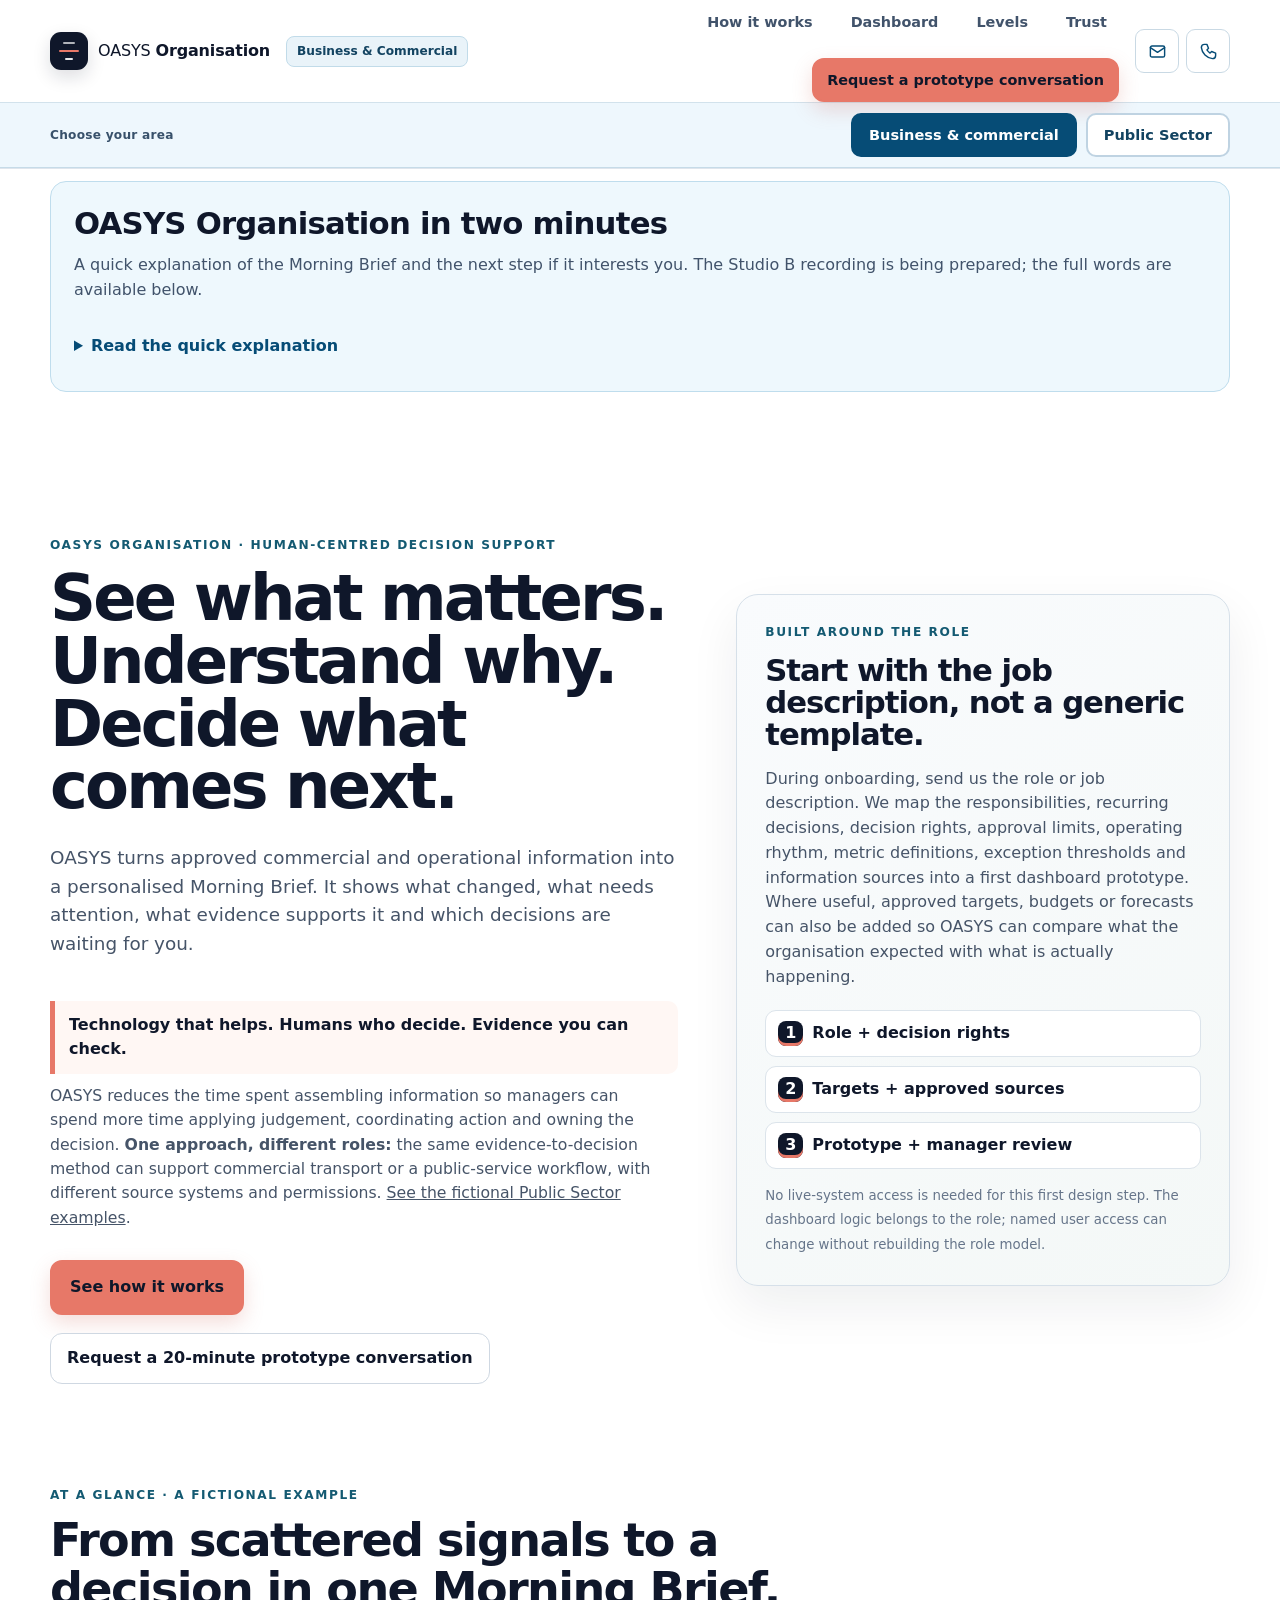
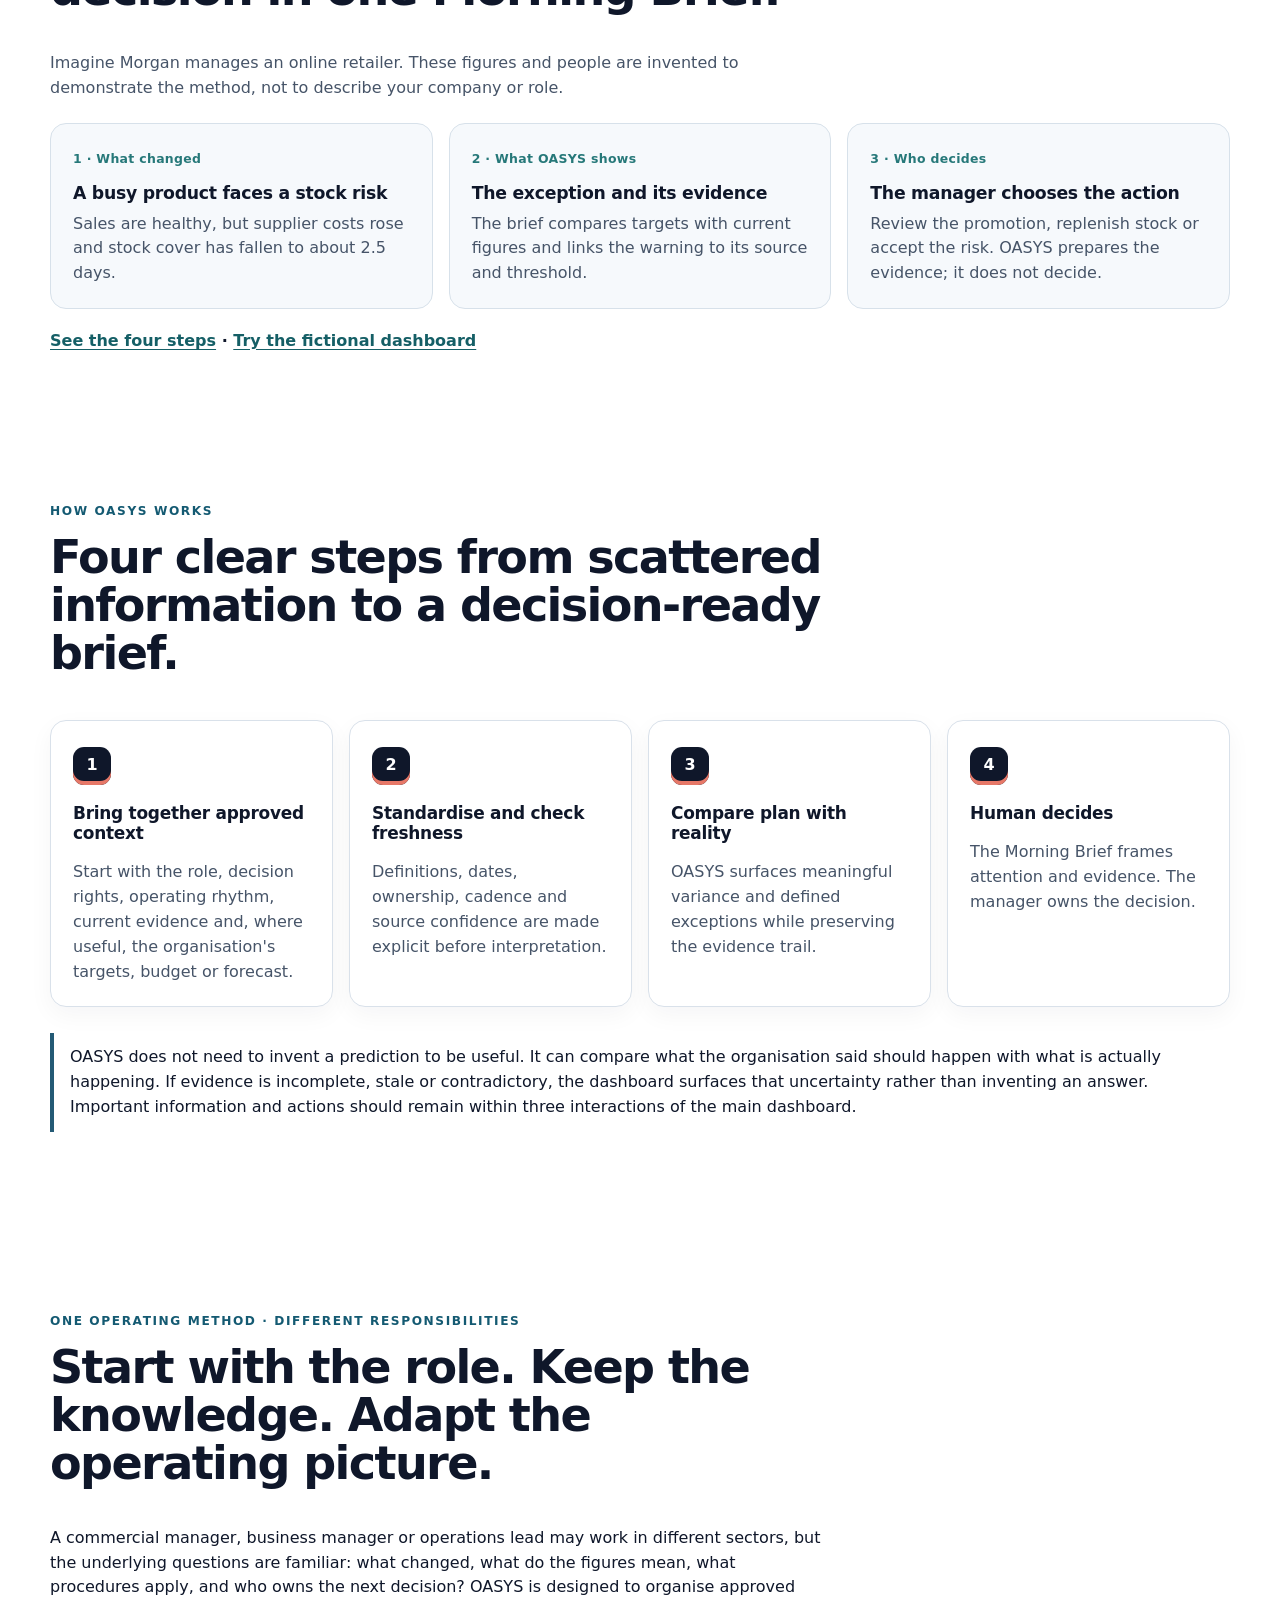
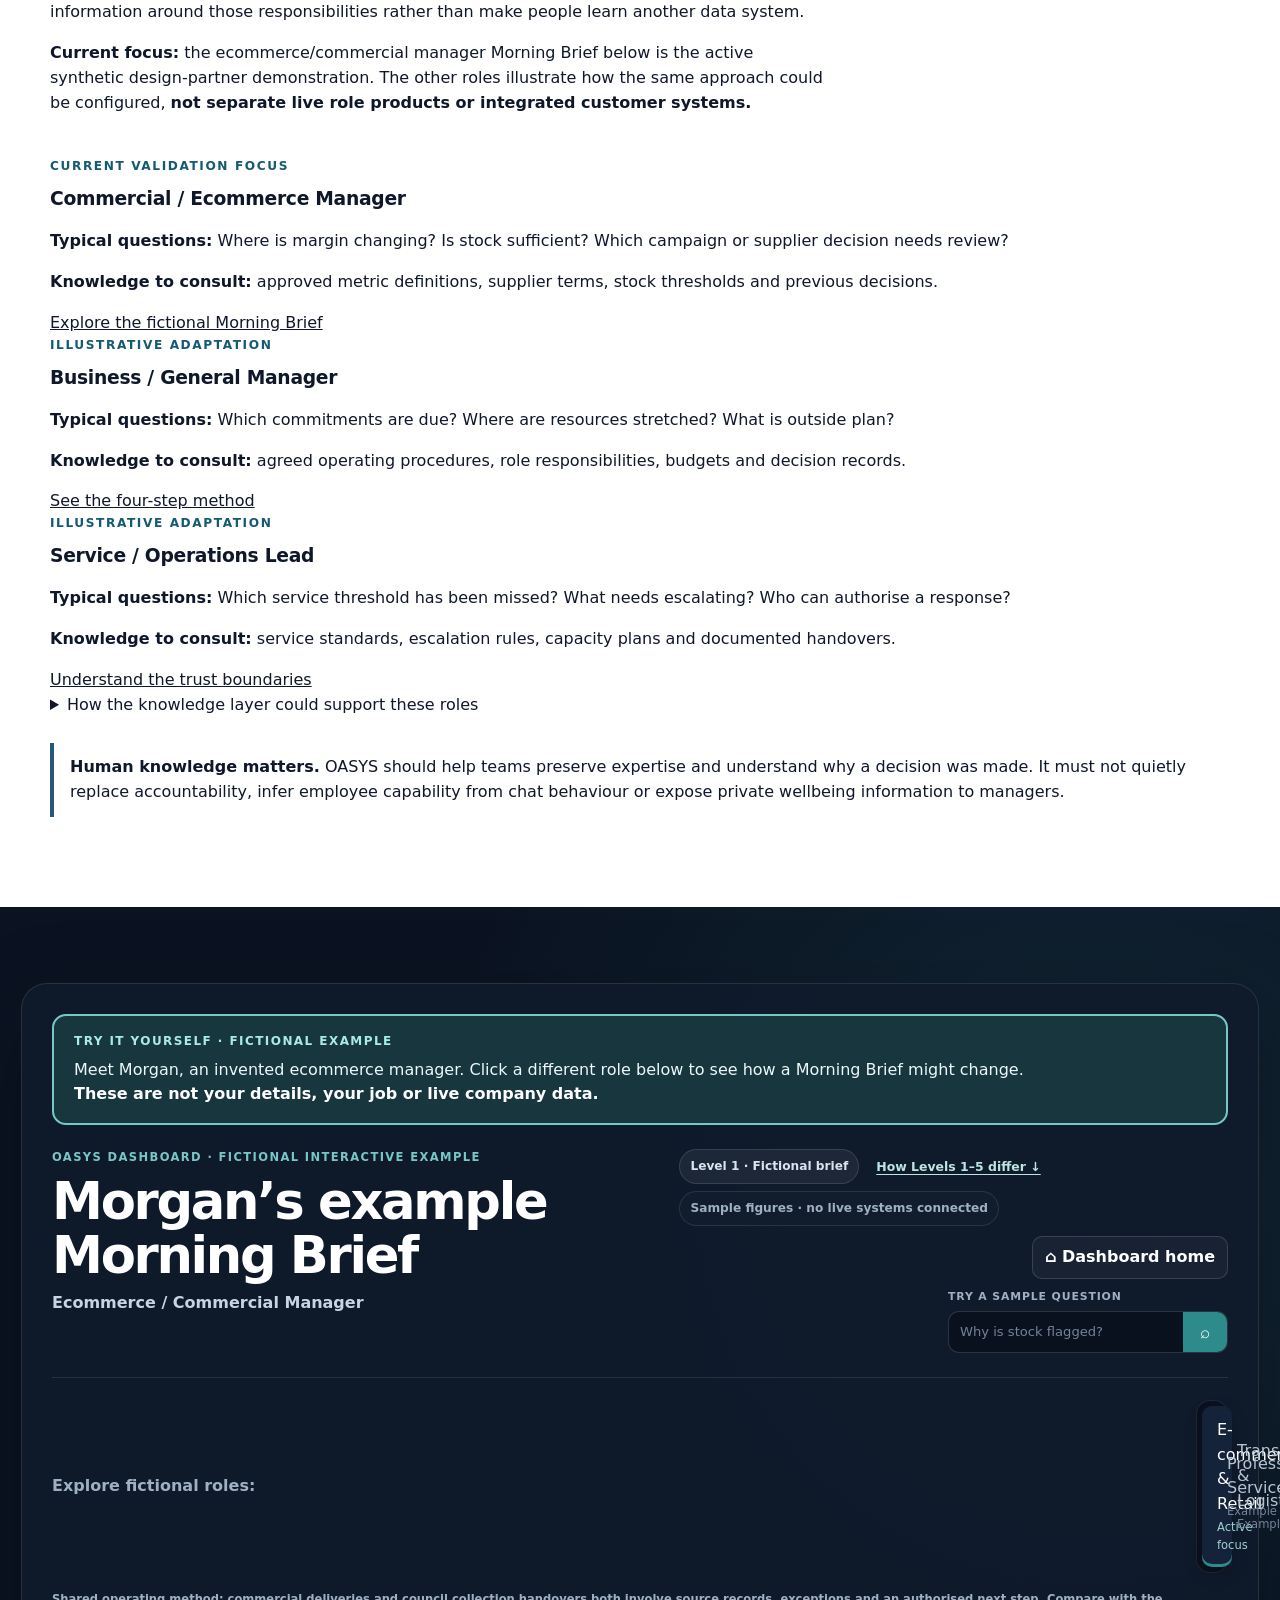
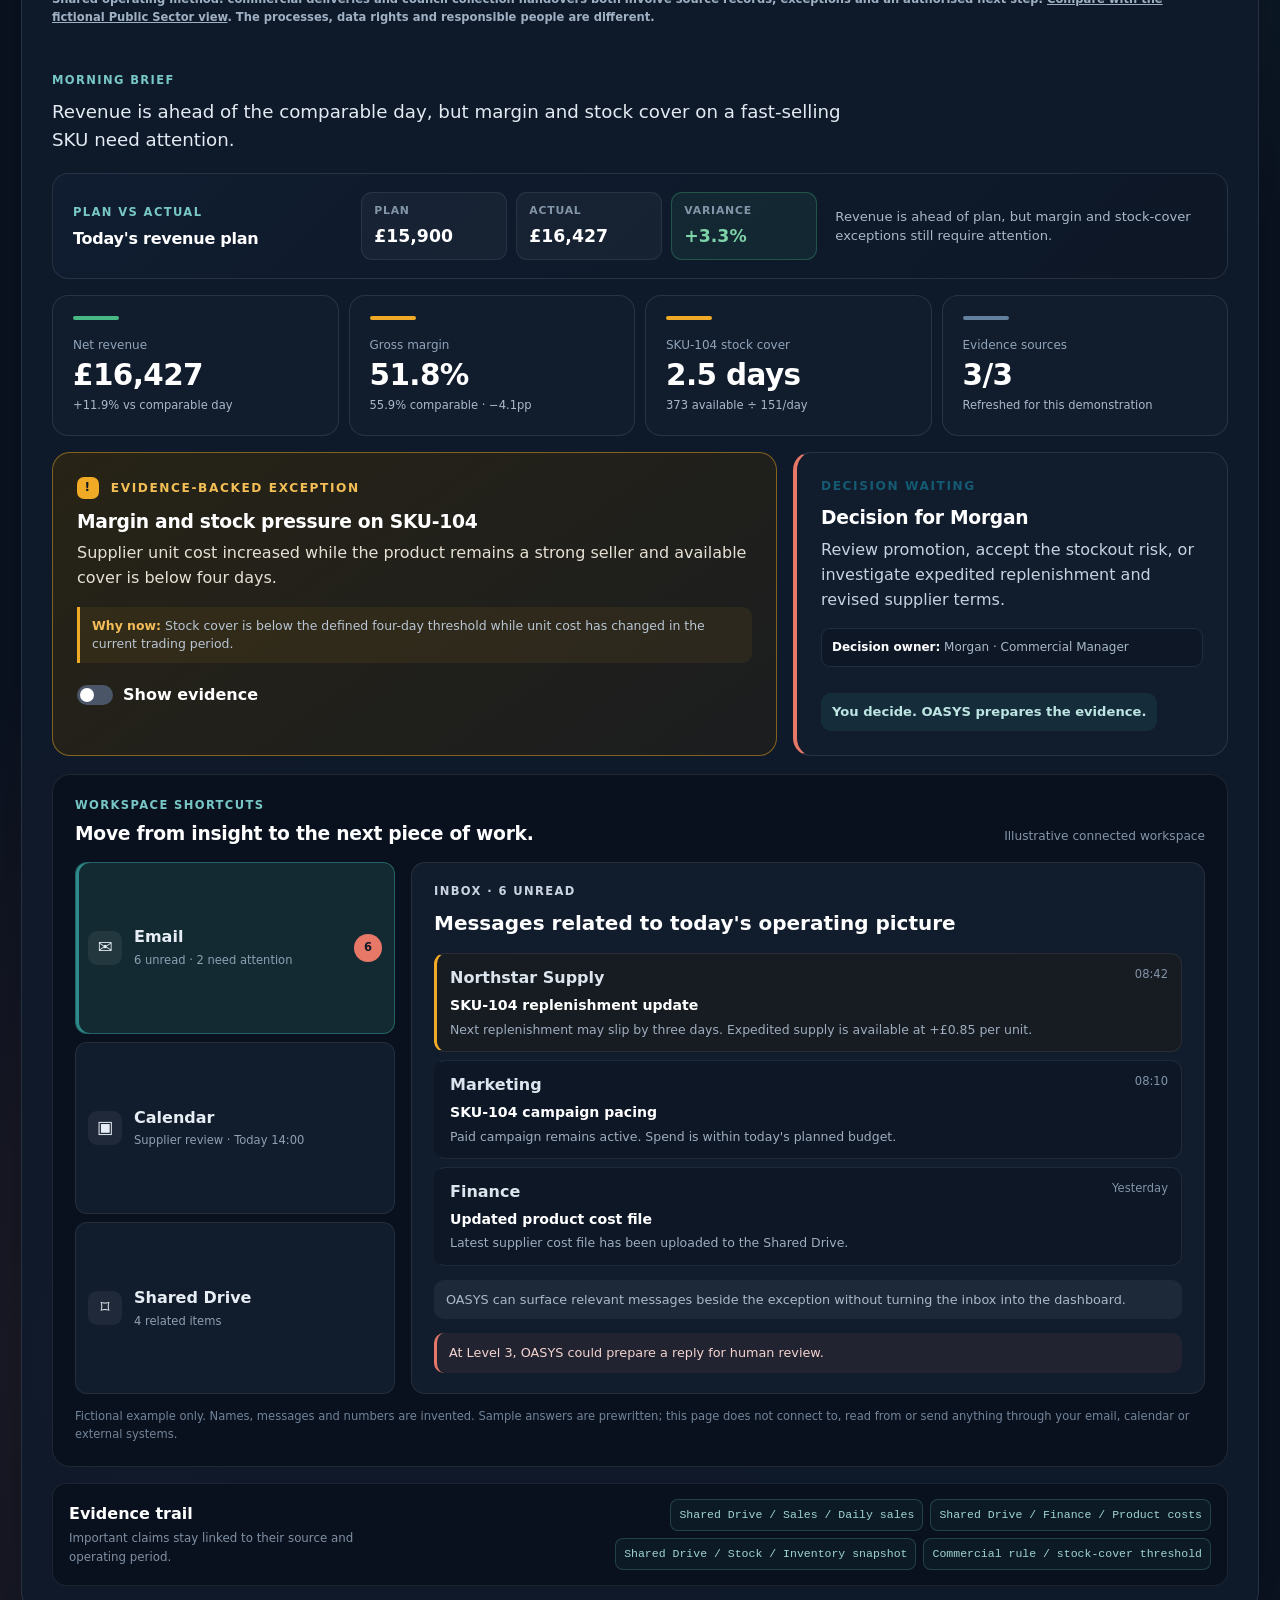
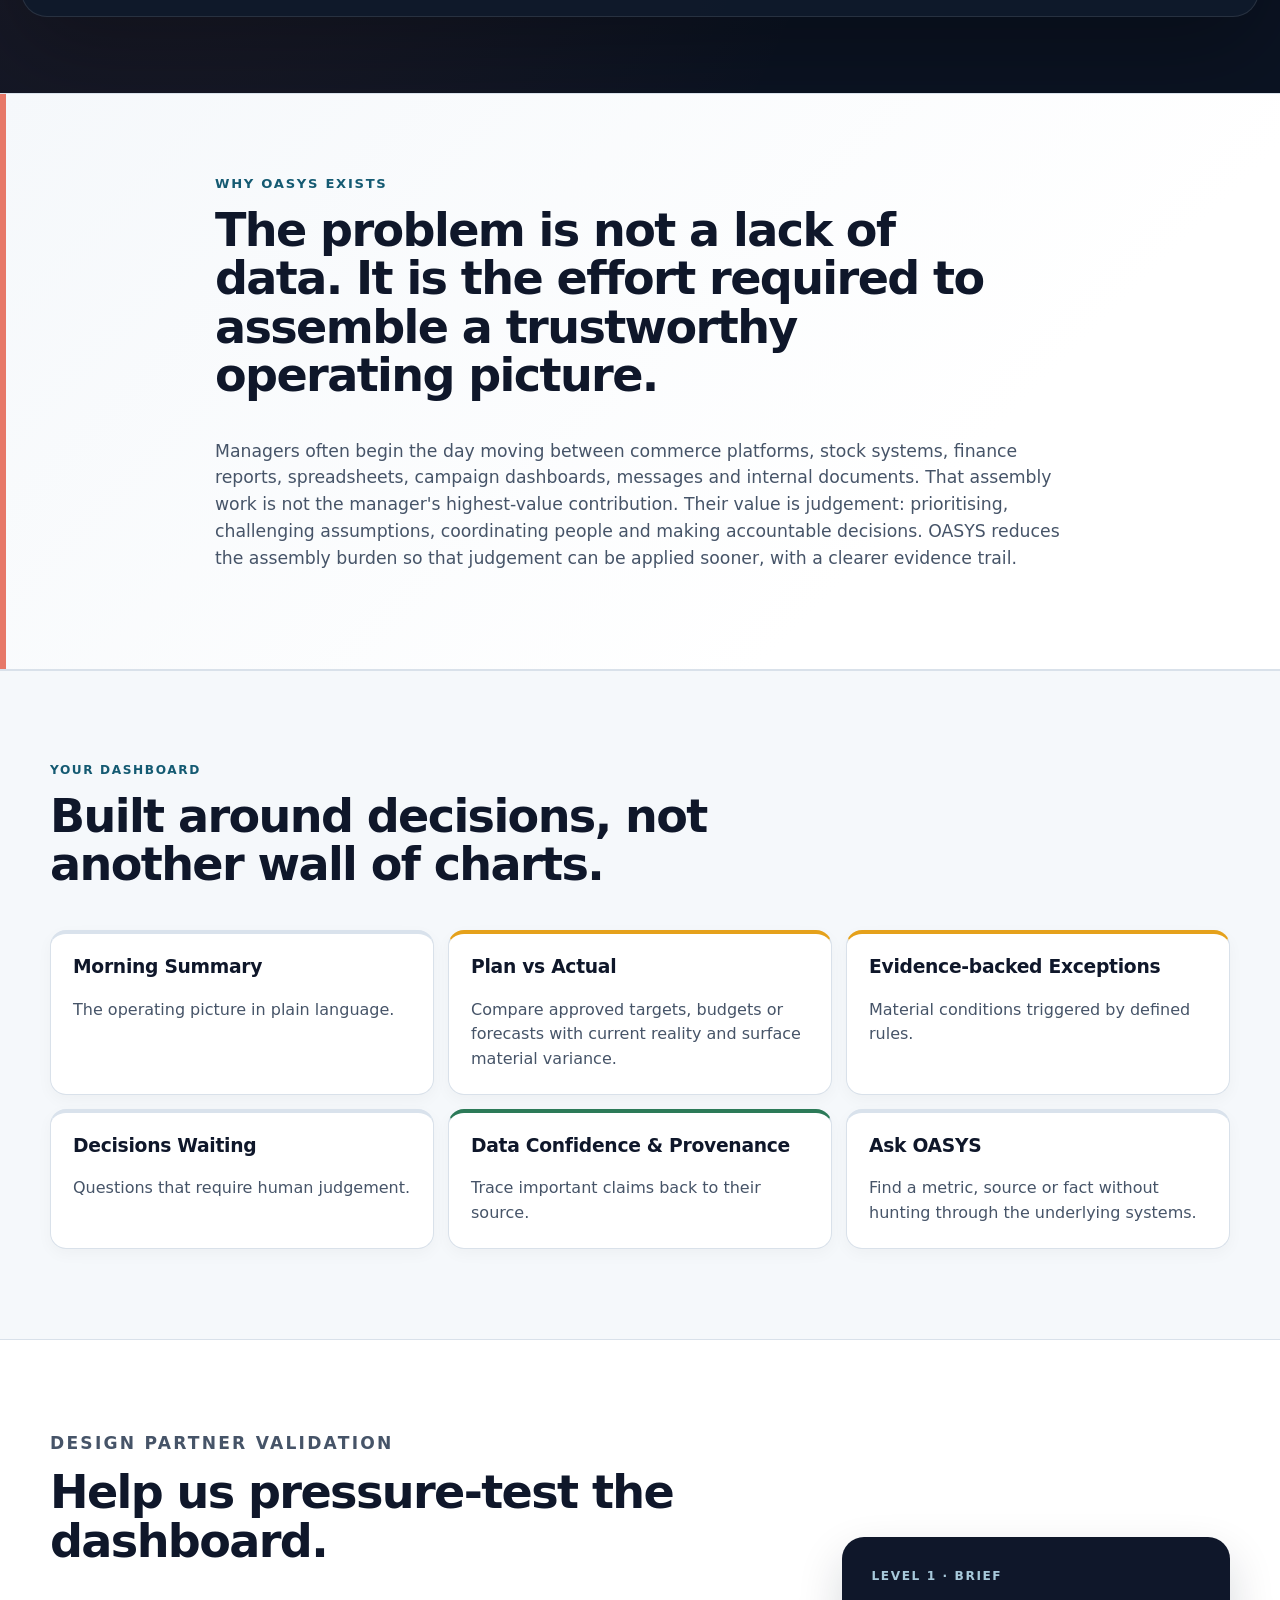
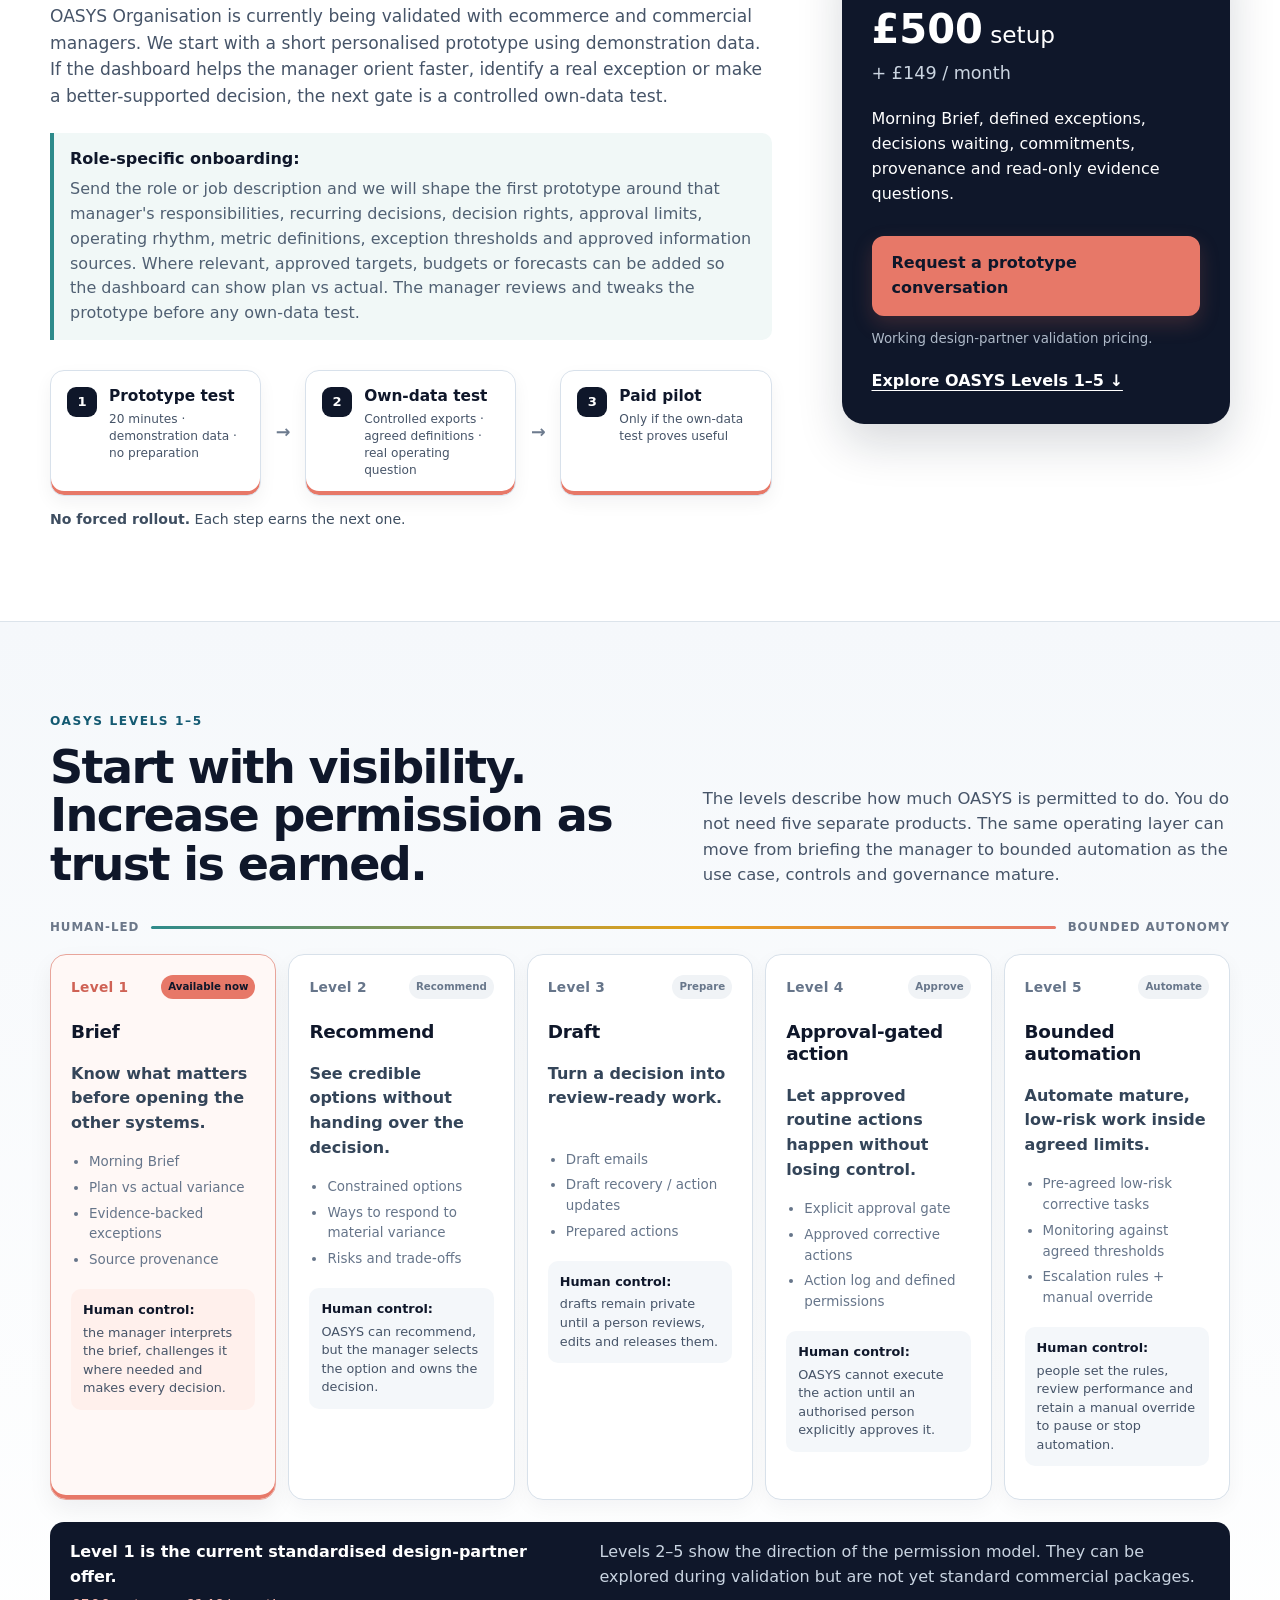
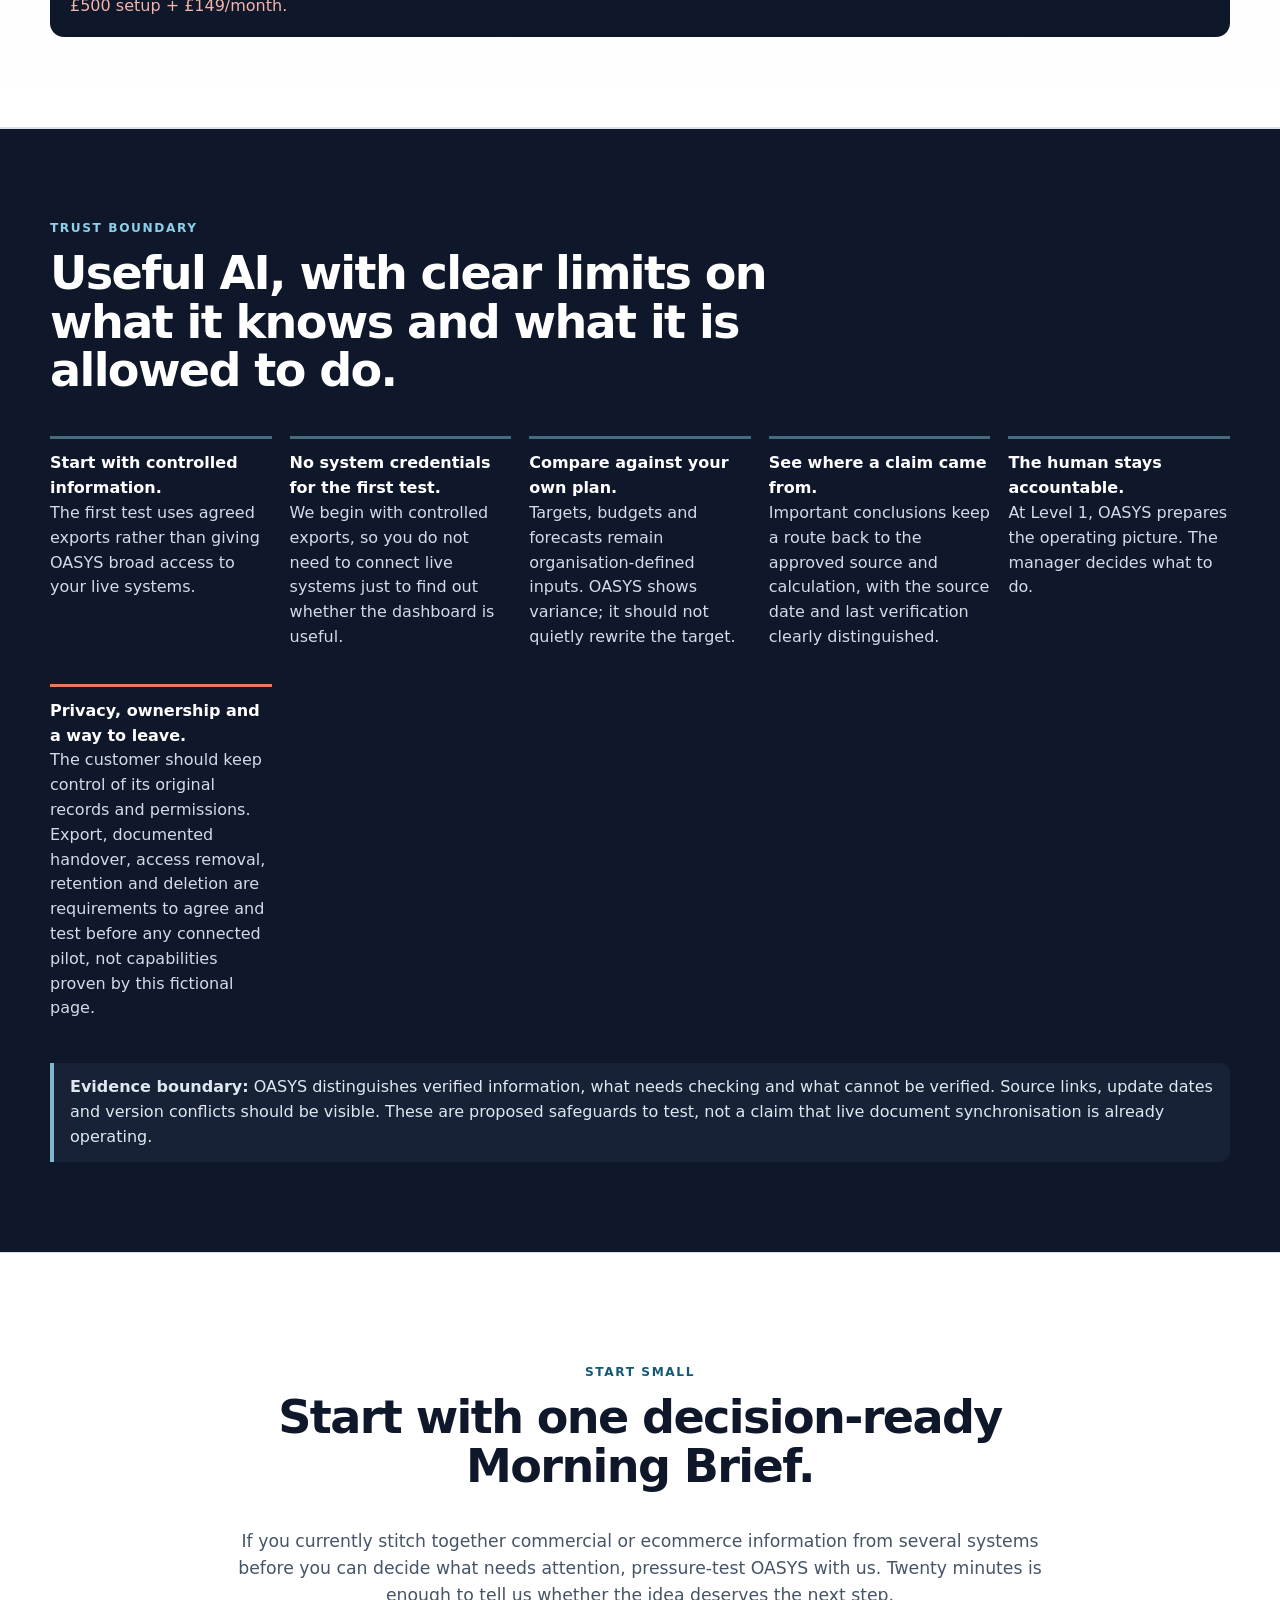
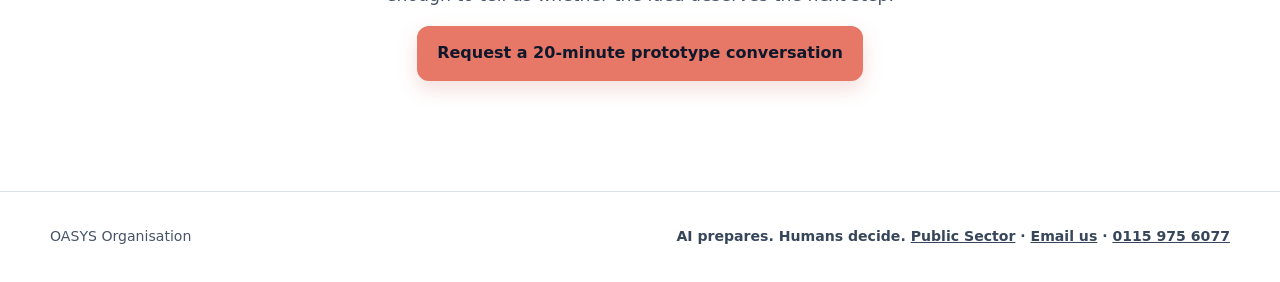
==== index.html @ 5972c01a "Clarify adaptable role knowledge and human-led evidence proposition" ====
<!doctype html>
<html lang="en-GB">
<head>
  <meta charset="utf-8">
  <meta name="viewport" content="width=device-width, initial-scale=1">
  <title>OASYS Organisation | Ecommerce Morning Brief Dashboard</title>
  <meta name="description" content="Explore how an evidence-led Morning Brief and role knowledge can support ecommerce and other management roles. Fictional demos, human decisions and a design-partner invitation.">
  <meta name="robots" content="index,follow">
  <link rel="canonical" href="https://organisation.oasys-cloud.com/">
  <meta property="og:type" content="website">
  <meta property="og:url" content="https://organisation.oasys-cloud.com/">
  <meta property="og:title" content="OASYS Organisation | Ecommerce Morning Brief Dashboard">
  <meta property="og:description" content="A decision-ready Morning Brief for ecommerce managers. Explore fictional examples, see evidence and test the concept.">
  <meta name="twitter:card" content="summary">
  <meta name="theme-color" content="#0f172a">
  <link rel="stylesheet" href="styles.css?v=20261024-nav2">
  <link rel="stylesheet" href="/offering-nav.css?v=20261103-email-panel-1">
</head>
<body>
  <a class="skip-link" href="#main">Skip to main content</a>

  <header class="site-header">
    <div class="shell nav-wrap">
      <a class="brand" href="/" aria-label="OASYS Organisation home">
        <span class="brand-mark" aria-hidden="true"><span></span><span></span><span></span></span>
        <span class="brand-word">OASYS <strong>Organisation</strong></span>
      </a>
      <span class="oasys-section-tag">Business &amp; Commercial</span>
      <nav class="organisation-section-nav" aria-label="Business and commercial navigation">
        <a href="#how">How it works</a>
        <a href="#demo">Dashboard</a>
        <a href="#levels">Levels</a>
        <a href="#trust">Trust</a>
        <a class="button button-small" href="mailto:chad@oasys-cloud.com?subject=OASYS%20prototype%20test">Request a prototype conversation</a>
      </nav>
      <div class="oasys-contact-actions" aria-label="Contact OASYS Organisation"><details class="oasys-phone-menu oasys-email-menu">
  <summary aria-label="Show OASYS email address" title="Show email address"><svg aria-hidden="true" viewBox="0 0 24 24" width="19" height="19" fill="none" stroke="currentColor" stroke-width="1.8" stroke-linecap="round" stroke-linejoin="round"><rect x="3" y="5" width="18" height="14" rx="2"/><path d="m3 7 9 6 9-6"/></svg><span class="oasys-phone-hover" aria-hidden="true">chad@oasys-cloud.com</span></summary>
  <div class="oasys-phone-panel oasys-email-panel"><strong>chad@oasys-cloud.com</strong><p>Email us using your preferred email service, or use the link below if your device has an email app configured.</p><a href="mailto:chad@oasys-cloud.com">Email from this device</a></div>
</details><details class="oasys-phone-menu">
  <summary aria-label="Show OASYS telephone number" title="Show telephone number"><svg aria-hidden="true" viewBox="0 0 24 24" width="19" height="19" fill="none" stroke="currentColor" stroke-width="1.8" stroke-linecap="round" stroke-linejoin="round"><path d="M7 3h3l2 5-2 2a15 15 0 0 0 4 4l2-2 5 2v3a4 4 0 0 1-4 4A16 16 0 0 1 3 7a4 4 0 0 1 4-4Z"/></svg><span class="oasys-phone-hover" aria-hidden="true">0115 975 6077</span></summary>
  <div class="oasys-phone-panel"><strong>0115 975 6077</strong><p>Call us using your phone, or use the link below if your device supports calling.</p><a href="tel:+441159756077">Call from this device</a></div>
</details></div>
    </div>
    <div class="offering-band">
      <div class="shell offering-switch-wrap">
        <span class="offering-caption">Choose your area</span>
        <nav class="offering-switch" aria-label="Choose OASYS Organisation offering">
          <a class="offering-choice is-current" href="/" aria-current="true">Business &amp; commercial</a>
          <a class="offering-choice" href="/public-sector/">Public Sector</a>
        </nav>
      </div>
    </div>
  </header>

  <main id="main">
    <section class="oasys-audio-summary shell" id="audio-overview" aria-label="OASYS Organisation audio overview">
      <h2>OASYS Organisation in two minutes</h2><p>A quick explanation of the Morning Brief and the next step if it interests you. The Studio B recording is being prepared; the full words are available below.</p>
      <details class="oasys-audio-transcript"><summary>Read the quick explanation</summary><p>A Morning Brief brings together what changed, what needs checking and where the figures came from. Your manager keeps control of decisions; OASYS helps organise the information.</p></details>
    </section>

    <section id="top" class="hero hero-simple shell">
      <div class="hero-copy">
        <p class="eyebrow">OASYS Organisation · Human-centred decision support</p>
        <h1>See what matters. Understand why. Decide what comes next.</h1>
        <p class="lede">OASYS turns approved commercial and operational information into a personalised Morning Brief. It shows what changed, what needs attention, what evidence supports it and which decisions are waiting for you.</p>
        <p class="principle hero-mantra"><strong>Technology that helps. Humans who decide. Evidence you can check.</strong></p>
        <p class="hero-support">OASYS reduces the time spent assembling information so managers can spend more time applying judgement, coordinating action and owning the decision. <strong>One approach, different roles:</strong> the same evidence-to-decision method can support commercial transport or a public-service workflow, with different source systems and permissions. <a href="/public-sector/#dashboard">See the fictional Public Sector examples</a>.</p>
        <div class="cta-row">
          <a class="button" href="#how">See how it works</a>
          <a class="secondary-cta" href="mailto:chad@oasys-cloud.com?subject=OASYS%20prototype%20test">Request a 20-minute prototype conversation</a>
        </div>
      </div>
      <aside class="role-start-card" aria-label="Role-specific onboarding">
        <p class="micro">Built around the role</p>
        <h2>Start with the job description, not a generic template.</h2>
        <p>During onboarding, send us the role or job description. We map the responsibilities, recurring decisions, decision rights, approval limits, operating rhythm, metric definitions, exception thresholds and information sources into a first dashboard prototype. Where useful, approved targets, budgets or forecasts can also be added so OASYS can compare what the organisation expected with what is actually happening.</p>
        <div class="role-start-steps">
          <span><b>1</b> Role + decision rights</span>
          <span><b>2</b> Targets + approved sources</span>
          <span><b>3</b> Prototype + manager review</span>
        </div>
        <small>No live-system access is needed for this first design step. The dashboard logic belongs to the role; named user access can change without rebuilding the role model.</small>
      </aside>
    </section>

    
    <section class="sample-story shell section" aria-labelledby="sample-story-title">
      <div class="section-heading">
        <p class="eyebrow">At a glance · a fictional example</p>
        <h2 id="sample-story-title">From scattered signals to a decision in one Morning Brief.</h2>
        <p>Imagine Morgan manages an online retailer. These figures and people are invented to demonstrate the method, not to describe your company or role.</p>
      </div>
      <div class="sample-story-grid">
        <article><span>1 · What changed</span><h3>A busy product faces a stock risk</h3><p>Sales are healthy, but supplier costs rose and stock cover has fallen to about 2.5 days.</p></article>
        <article><span>2 · What OASYS shows</span><h3>The exception and its evidence</h3><p>The brief compares targets with current figures and links the warning to its source and threshold.</p></article>
        <article><span>3 · Who decides</span><h3>The manager chooses the action</h3><p>Review the promotion, replenish stock or accept the risk. OASYS prepares the evidence; it does not decide.</p></article>
      </div>
      <p class="sample-story-next"><a href="#how">See the four steps</a> · <a href="#demo">Try the fictional dashboard</a></p>
    </section>

    <section id="how" class="shell section">
      <div class="section-heading">
        <p class="eyebrow">How OASYS works</p>
        <h2>Four clear steps from scattered information to a decision-ready brief.</h2>
      </div>
      <div class="steps">
        <article><span class="step-number">1</span><h3>Bring together approved context</h3><p>Start with the role, decision rights, operating rhythm, current evidence and, where useful, the organisation's targets, budget or forecast.</p></article>
        <article><span class="step-number">2</span><h3>Standardise and check freshness</h3><p>Definitions, dates, ownership, cadence and source confidence are made explicit before interpretation.</p></article>
        <article><span class="step-number">3</span><h3>Compare plan with reality</h3><p>OASYS surfaces meaningful variance and defined exceptions while preserving the evidence trail.</p></article>
        <article><span class="step-number">4</span><h3>Human decides</h3><p>The Morning Brief frames attention and evidence. The manager owns the decision.</p></article>
      </div>
      <p class="boundary">OASYS does not need to invent a prediction to be useful. It can compare what the organisation said should happen with what is actually happening. If evidence is incomplete, stale or contradictory, the dashboard surfaces that uncertainty rather than inventing an answer. Important information and actions should remain within three interactions of the main dashboard.</p>
    </section>


    <section id="role-knowledge" class="shell section role-knowledge-section" aria-labelledby="role-knowledge-title">
      <div class="section-heading">
        <p class="eyebrow">One operating method · Different responsibilities</p>
        <h2 id="role-knowledge-title">Start with the role. Keep the knowledge. Adapt the operating picture.</h2>
        <p>A commercial manager, business manager or operations lead may work in different sectors, but the underlying questions are familiar: what changed, what do the figures mean, what procedures apply, and who owns the next decision? OASYS is designed to organise approved information around those responsibilities rather than make people learn another data system.</p>
        <p><strong>Current focus:</strong> the ecommerce/commercial manager Morning Brief below is the active synthetic design-partner demonstration. The other roles illustrate how the same approach could be configured, <strong>not separate live role products or integrated customer systems.</strong></p>
      </div>
      <div class="role-knowledge-grid">
        <article class="role-knowledge-card">
          <p class="micro">Current validation focus</p>
          <h3>Commercial / Ecommerce Manager</h3>
          <p><strong>Typical questions:</strong> Where is margin changing? Is stock sufficient? Which campaign or supplier decision needs review?</p>
          <p><strong>Knowledge to consult:</strong> approved metric definitions, supplier terms, stock thresholds and previous decisions.</p>
          <a href="#demo">Explore the fictional Morning Brief</a>
        </article>
        <article class="role-knowledge-card">
          <p class="micro">Illustrative adaptation</p>
          <h3>Business / General Manager</h3>
          <p><strong>Typical questions:</strong> Which commitments are due? Where are resources stretched? What is outside plan?</p>
          <p><strong>Knowledge to consult:</strong> agreed operating procedures, role responsibilities, budgets and decision records.</p>
          <a href="#how">See the four-step method</a>
        </article>
        <article class="role-knowledge-card">
          <p class="micro">Illustrative adaptation</p>
          <h3>Service / Operations Lead</h3>
          <p><strong>Typical questions:</strong> Which service threshold has been missed? What needs escalating? Who can authorise a response?</p>
          <p><strong>Knowledge to consult:</strong> service standards, escalation rules, capacity plans and documented handovers.</p>
          <a href="#trust">Understand the trust boundaries</a>
        </article>
      </div>
      <details class="role-knowledge-more">
        <summary>How the knowledge layer could support these roles</summary>
        <div class="role-knowledge-details">
          <p><strong>Browse:</strong> find policies, spreadsheets, role guides and learning resources by department or responsibility, with a short explanation and a link to the original.</p>
          <p><strong>Check:</strong> show the source's effective date, last modification, last verification and whether the document is approved, historical or unresolved. A recently edited draft is not automatically the authoritative policy.</p>
          <p><strong>Ask:</strong> an optional assistant could answer from approved sources available to that role, distinguish verified information from uncertainty and offer a human route where necessary. This is a proposed capability, <strong>not a working customer AI integration.</strong></p>
          <p><strong>Develop:</strong> a role's guidance can evolve through versioned, human-approved updates without turning private individual learning or wellbeing data into a manager's performance profile.</p>
        </div>
      </details>
      <p class="boundary"><strong>Human knowledge matters.</strong> OASYS should help teams preserve expertise and understand why a decision was made. It must not quietly replace accountability, infer employee capability from chat behaviour or expose private wellbeing information to managers.</p>
    </section>

    <section id="demo" class="dashboard-demo-section">
      <div class="demo-shell">
        <div class="demo-guide" aria-label="About this interactive example">
          <strong>TRY IT YOURSELF · FICTIONAL EXAMPLE</strong>
          <p>Meet Morgan, an invented ecommerce manager. Click a different role below to see how a Morning Brief might change. <b>These are not your details, your job or live company data.</b></p>
        </div>
        <div class="demo-header">
          <div>
            <p class="demo-kicker">OASYS Dashboard · Fictional interactive example</p>
            <h2><span id="person-name">Morgan</span>’s example Morning Brief</h2>
            <p id="role-label" class="demo-role">Ecommerce / Commercial Manager</p>
          </div>
          <div class="demo-header-meta">
            <div class="demo-mode-badges">
              <span class="demo-badge">Level 1 · Fictional brief</span>
              <a class="demo-levels-link" href="#levels" aria-label="Learn about the five OASYS levels">How Levels 1–5 differ ↓</a>
              <span class="demo-badge demo-badge-muted">Sample figures · no live systems connected</span>
            </div>
            <button id="demo-home" class="demo-home" type="button">⌂ Dashboard home</button>
            <form id="header-ask-form" class="header-ask-form" role="search">
              <label for="header-ask-input">Try a sample question</label>
              <div>
                <input id="header-ask-input" type="search" placeholder="Why is stock flagged?">
                <button type="submit" aria-label="Search OASYS">⌕</button>
              </div>
            </form>
          </div>
        </div>

        <div class="demo-sector-row">
          <p id="sector-label">Explore fictional roles:</p>
          <div class="sector-tabs demo-sector-tabs" role="tablist" aria-labelledby="sector-label">
            <button class="sector-tab is-active" type="button" role="tab" aria-selected="true" aria-controls="sector-panel" id="tab-ecommerce" data-sector="ecommerce">
              E-commerce &amp; Retail
              <span>Active focus</span>
            </button>
            <button class="sector-tab" type="button" role="tab" aria-selected="false" aria-controls="sector-panel" id="tab-agency" data-sector="agency">
              Professional Services
              <span>Example</span>
            </button>
            <button class="sector-tab" type="button" role="tab" aria-selected="false" aria-controls="sector-panel" id="tab-operations" data-sector="operations">
              Transport &amp; Logistics
              <span>Example</span>
            </button>
          </div>
          <p class="demo-disclaimer"><strong>Shared operating method:</strong> commercial deliveries and council collection handovers both involve source records, exceptions and an authorised next step. <a href="/public-sector/#dashboard">Compare with the fictional Public Sector view</a>. The processes, data rights and responsible people are different.</p>
        </div>

        <div id="sector-panel" class="demo-main" role="tabpanel" tabindex="0" aria-labelledby="tab-ecommerce">
          <div class="demo-summary">
            <div>
              <p class="demo-label">Morning Brief</p>
              <p id="summary-text" class="demo-summary-text">Revenue is ahead of the comparable day, but margin and stock cover on a fast-selling SKU need attention.</p>
            </div>
          </div>

          <details class="dashboard-group" data-mobile-open="false" open>
            <summary>Plan vs actual <span class="dashboard-group-hint">View targets and variance</span></summary>
            <div class="dashboard-group-body">
          <div class="plan-actual-panel" aria-label="Plan versus actual">
            <div>
              <p class="demo-label">Plan vs actual</p>
              <h3 id="plan-title">Today's revenue plan</h3>
            </div>
            <div class="plan-actual-values">
              <span><small>Plan</small><strong id="plan-value">£15,900</strong></span>
              <span><small>Actual</small><strong id="actual-value">£16,427</strong></span>
              <span class="variance-chip variance-good"><small>Variance</small><strong id="variance-value">+3.3%</strong></span>
            </div>
            <p id="plan-note">Revenue is ahead of plan, but margin and stock-cover exceptions still require attention.</p>
          </div>

          </div>
          </details>

          <details class="dashboard-group" data-mobile-open="false" open>
            <summary>Performance metrics <span class="dashboard-group-hint">View the key numbers</span></summary>
            <div class="dashboard-group-body">
          <div id="metrics" class="metrics-grid demo-metrics" aria-label="Morning Brief metrics"></div>
            </div>
          </details>

          <details class="dashboard-group" data-mobile-open="true" open>
            <summary>Needs your attention <span class="dashboard-group-hint">Exceptions and decisions</span></summary>
            <div class="dashboard-group-body">
          <div class="demo-focus-grid">
            <article class="brief-card warning-card demo-exception">
              <p class="micro"><span class="status-icon" aria-hidden="true">!</span> Evidence-backed exception</p>
              <h3 id="exception-title">Margin + stock pressure on SKU-104</h3>
              <p id="exception-text">Supplier unit cost increased while the product remains a strong seller and available cover is below four days.</p>
              <p id="why-now" class="why-now"><strong>Why now:</strong> stock cover is below the defined threshold while unit cost has changed in the current trading period.</p>
              <button class="evidence-toggle" type="button" aria-expanded="false" aria-controls="evidence-detail">
                <span class="toggle-track" aria-hidden="true"><span></span></span>
                <span class="toggle-label">Show evidence</span>
              </button>
              <div id="evidence-detail" class="evidence-detail" hidden>
                <dl>
                  <div><dt>Observed</dt><dd id="evidence-observed">Unit cost £18.40 → £21.80; 373 available units; 151 average units/day.</dd></div>
                  <div><dt>Calculation</dt><dd id="evidence-calculation">373 ÷ 151 = 2.5 days stock cover.</dd></div>
                  <div><dt>Source</dt><dd id="evidence-source">Cost export + inventory snapshot + commercial transactions.</dd></div>
                  <div><dt>Boundary</dt><dd id="evidence-boundary">Promotion is active, but this evidence does not prove it caused the stock issue.</dd></div>
                  <div><dt>Decision authority</dt><dd id="evidence-authority">The commercial manager owns the decision. OASYS does not alter promotion settings or approve supplier spend.</dd></div>
                </dl>
              </div>
            </article>

            <article class="brief-card decision-card demo-decision">
              <p class="micro">Decision waiting</p>
              <h3 id="decision-heading">Decision for Morgan</h3>
              <p id="decision-text">Review promotion, accept the stockout risk, or investigate expedited replenishment / revised supplier terms.</p>
              <div class="decision-owner"><strong>Decision owner:</strong> <span id="decision-owner">Morgan · Commercial Manager</span></div>
              <div class="decision-principle">You decide. OASYS prepares the evidence.</div>
            </article>
          </div>

            </div>
          </details>

          <details class="dashboard-group" data-mobile-open="false" open>
            <summary>Workspace examples <span class="dashboard-group-hint">Emails, calendar and files</span></summary>
            <div class="dashboard-group-body">
          <div class="workspace-zone">
            <div class="workspace-heading">
              <div>
                <p class="demo-label">Workspace shortcuts</p>
                <h3>Move from insight to the next piece of work.</h3>
              </div>
              <span>Illustrative connected workspace</span>
            </div>
            <div class="workspace-grid">
              <div class="workspace-actions" role="tablist" aria-label="Workspace demonstration">
                <button type="button" class="workspace-action is-active" data-workspace="email" role="tab" aria-selected="true">
                  <span class="workspace-icon">✉</span>
                  <span><strong>Email</strong><small id="email-action-label">6 unread · 2 need attention</small></span>
                  <span id="email-count-badge" class="workspace-count">6</span>
                </button>
                <button type="button" class="workspace-action" data-workspace="calendar" role="tab" aria-selected="false">
                  <span class="workspace-icon">▣</span>
                  <span><strong>Calendar</strong><small id="calendar-action-label">Supplier review · Today 14:00</small></span>
                </button>
                <button type="button" class="workspace-action" data-workspace="files" role="tab" aria-selected="false">
                  <span class="workspace-icon">⌑</span>
                  <span><strong>Shared Drive</strong><small id="files-action-label">4 related items</small></span>
                </button>
              </div>
              <div id="workspace-panel" class="workspace-panel" role="tabpanel" tabindex="0">
                <div id="workspace-content"></div>
              </div>
            </div>
            <p class="demo-disclaimer">Fictional example only. Names, messages and numbers are invented. Sample answers are prewritten; this page does not connect to, read from or send anything through your email, calendar or external systems.</p>
          </div>

            </div>
          </details>

          <details class="dashboard-group" data-mobile-open="false" open>
            <summary>Evidence trail <span class="dashboard-group-hint">Where the figures came from</span></summary>
            <div class="dashboard-group-body">
          <div class="source-zone">
            <div>
              <span class="source-title">Evidence trail</span>
              <span class="source-helper">Important claims stay linked to their source and operating period.</span>
            </div>
            <div id="source-list" class="source-tags" aria-label="Source provenance"></div>
          </div>
            </div>
          </details>
        </div>
      </div>
    </section>

    <section class="band problem-band">
      <div class="shell narrow">
        <p class="eyebrow">Why OASYS exists</p>
        <h2>The problem is not a lack of data. It is the effort required to assemble a trustworthy operating picture.</h2>
        <p>Managers often begin the day moving between commerce platforms, stock systems, finance reports, spreadsheets, campaign dashboards, messages and internal documents. That assembly work is not the manager's highest-value contribution. Their value is judgement: prioritising, challenging assumptions, coordinating people and making accountable decisions. OASYS reduces the assembly burden so that judgement can be applied sooner, with a clearer evidence trail.</p>
      </div>
    </section>

    <section class="band">
      <div class="shell section">
        <div class="section-heading">
          <p class="eyebrow">Your dashboard</p>
          <h2>Built around decisions, not another wall of charts.</h2>
        </div>
        <div class="capability-grid">
          <article><h3>Morning Summary</h3><p>The operating picture in plain language.</p></article>
          <article><h3>Plan vs Actual</h3><p>Compare approved targets, budgets or forecasts with current reality and surface material variance.</p></article>
          <article><h3>Evidence-backed Exceptions</h3><p>Material conditions triggered by defined rules.</p></article>
          <article><h3>Decisions Waiting</h3><p>Questions that require human judgement.</p></article>
          <article><h3>Data Confidence &amp; Provenance</h3><p>Trace important claims back to their source.</p></article>
          <article><h3>Ask OASYS</h3><p>Find a metric, source or fact without hunting through the underlying systems.</p></article>
        </div>
      </div>
    </section>

    <section id="partner" class="shell section partner-section">
      <div>
        <p class="eyebrow">Design Partner Validation</p>
        <h2>Help us pressure-test the dashboard.</h2>
        <p>OASYS Organisation is currently being validated with ecommerce and commercial managers. We start with a short personalised prototype using demonstration data. If the dashboard helps the manager orient faster, identify a real exception or make a better-supported decision, the next gate is a controlled own-data test.</p>
        <div class="onboarding-callout">
          <strong>Role-specific onboarding:</strong>
          <span>Send the role or job description and we will shape the first prototype around that manager's responsibilities, recurring decisions, decision rights, approval limits, operating rhythm, metric definitions, exception thresholds and approved information sources. Where relevant, approved targets, budgets or forecasts can be added so the dashboard can show plan vs actual. The manager reviews and tweaks the prototype before any own-data test.</span>
        </div>
        <div class="process-flow" aria-label="Design partner process">
          <div class="process-step">
            <span class="process-number">1</span>
            <div><strong>Prototype test</strong><small>20 minutes · demonstration data · no preparation</small></div>
          </div>
          <span class="process-arrow" aria-hidden="true">→</span>
          <div class="process-step">
            <span class="process-number">2</span>
            <div><strong>Own-data test</strong><small>Controlled exports · agreed definitions · real operating question</small></div>
          </div>
          <span class="process-arrow" aria-hidden="true">→</span>
          <div class="process-step">
            <span class="process-number">3</span>
            <div><strong>Paid pilot</strong><small>Only if the own-data test proves useful</small></div>
          </div>
        </div>
        <p class="process-note"><strong>No forced rollout.</strong> Each step earns the next one.</p>
      </div>
      <aside class="price-card">
        <p class="micro">Level 1 · Brief</p>
        <p class="price"><strong>£500</strong> setup</p>
        <p class="price-sub">+ £149 / month</p>
        <p>Morning Brief, defined exceptions, decisions waiting, commitments, provenance and read-only evidence questions.</p>
        <a class="button full" href="mailto:chad@oasys-cloud.com?subject=OASYS%20design%20partner%20prototype%20test">Request a prototype conversation</a>
        <small>Working design-partner validation pricing.</small>
        <a class="levels-link" href="#levels">Explore OASYS Levels 1–5 ↓</a>
      </aside>
    </section>

    <section id="levels" class="permission-section">
      <div class="shell section">
        <div class="permission-heading">
          <div>
            <p class="eyebrow">OASYS Levels 1–5</p>
            <h2>Start with visibility. Increase permission as trust is earned.</h2>
          </div>
          <p>The levels describe how much OASYS is permitted to do. You do not need five separate products. The same operating layer can move from briefing the manager to bounded automation as the use case, controls and governance mature.</p>
        </div>

        <div class="permission-scale" aria-label="OASYS permission progression">
          <span>Human-led</span><span class="permission-line"></span><span>Bounded autonomy</span>
        </div>

        <div class="permission-grid">
          <article class="permission-card is-current">
            <div class="permission-card-top"><span>Level 1</span><em>Available now</em></div>
            <h3>Brief</h3>
            <p class="permission-outcome">Know what matters before opening the other systems.</p>
            <ul><li>Morning Brief</li><li>Plan vs actual variance</li><li>Evidence-backed exceptions</li><li>Source provenance</li></ul>
            <p class="permission-human"><strong>Human control:</strong> the manager interprets the brief, challenges it where needed and makes every decision.</p>
          </article>
          <article class="permission-card">
            <div class="permission-card-top"><span>Level 2</span><em>Recommend</em></div>
            <h3>Recommend</h3>
            <p class="permission-outcome">See credible options without handing over the decision.</p>
            <ul><li>Constrained options</li><li>Ways to respond to material variance</li><li>Risks and trade-offs</li></ul>
            <p class="permission-human"><strong>Human control:</strong> OASYS can recommend, but the manager selects the option and owns the decision.</p>
          </article>
          <article class="permission-card">
            <div class="permission-card-top"><span>Level 3</span><em>Prepare</em></div>
            <h3>Draft</h3>
            <p class="permission-outcome">Turn a decision into review-ready work.</p>
            <ul><li>Draft emails</li><li>Draft recovery / action updates</li><li>Prepared actions</li></ul>
            <p class="permission-human"><strong>Human control:</strong> drafts remain private until a person reviews, edits and releases them.</p>
          </article>
          <article class="permission-card">
            <div class="permission-card-top"><span>Level 4</span><em>Approve</em></div>
            <h3>Approval-gated action</h3>
            <p class="permission-outcome">Let approved routine actions happen without losing control.</p>
            <ul><li>Explicit approval gate</li><li>Approved corrective actions</li><li>Action log and defined permissions</li></ul>
            <p class="permission-human"><strong>Human control:</strong> OASYS cannot execute the action until an authorised person explicitly approves it.</p>
          </article>
          <article class="permission-card">
            <div class="permission-card-top"><span>Level 5</span><em>Automate</em></div>
            <h3>Bounded automation</h3>
            <p class="permission-outcome">Automate mature, low-risk work inside agreed limits.</p>
            <ul><li>Pre-agreed low-risk corrective tasks</li><li>Monitoring against agreed thresholds</li><li>Escalation rules + manual override</li></ul>
            <p class="permission-human"><strong>Human control:</strong> people set the rules, review performance and retain a manual override to pause or stop automation.</p>
          </article>
        </div>

        <div class="permission-commercial">
          <div><strong>Level 1 is the current standardised design-partner offer.</strong><span>£500 setup + £149/month.</span></div>
          <p>Levels 2–5 show the direction of the permission model. They can be explored during validation but are not yet standard commercial packages.</p>
        </div>
      </div>
    </section>

    <section id="trust" class="band trust-band">
      <div class="shell section">
        <div class="section-heading">
          <p class="eyebrow">Trust boundary</p>
          <h2>Useful AI, with clear limits on what it knows and what it is allowed to do.</h2>
        </div>
        <div class="trust-grid">
          <p><strong>Start with controlled information.</strong><br>The first test uses agreed exports rather than giving OASYS broad access to your live systems.</p>
          <p><strong>No system credentials for the first test.</strong><br>We begin with controlled exports, so you do not need to connect live systems just to find out whether the dashboard is useful.</p>
          <p><strong>Compare against your own plan.</strong><br>Targets, budgets and forecasts remain organisation-defined inputs. OASYS shows variance; it should not quietly rewrite the target.</p>
          <p><strong>See where a claim came from.</strong><br>Important conclusions keep a route back to the approved source and calculation, with the source date and last verification clearly distinguished.</p>
          <p><strong>The human stays accountable.</strong><br>At Level 1, OASYS prepares the operating picture. The manager decides what to do.</p>
          <p><strong>Privacy, ownership and a way to leave.</strong><br>The customer should keep control of its original records and permissions. Export, documented handover, access removal, retention and deletion are requirements to agree and test before any connected pilot, not capabilities proven by this fictional page.</p>
        </div>
        <p class="boundary"><strong>Evidence boundary:</strong> OASYS distinguishes verified information, what needs checking and what cannot be verified. Source links, update dates and version conflicts should be visible. These are proposed safeguards to test, not a claim that live document synchronisation is already operating.</p>
      </div>
    </section>

    <section class="shell final-cta">
      <p class="eyebrow">Start small</p>
      <h2>Start with one decision-ready Morning Brief.</h2>
      <p>If you currently stitch together commercial or ecommerce information from several systems before you can decide what needs attention, pressure-test OASYS with us. Twenty minutes is enough to tell us whether the idea deserves the next step.</p>
      <div class="cta-row centered">
        <a class="button" href="mailto:chad@oasys-cloud.com?subject=OASYS%20prototype%20test">Request a 20-minute prototype conversation</a>
      </div>
    </section>
  </main>

  <footer class="site-footer">
    <div class="shell footer-wrap">
      <span>OASYS Organisation</span>
      <span>AI prepares. Humans decide. <a href="/public-sector/">Public Sector</a> · <a href="mailto:chad@oasys-cloud.com">Email us</a> · <a href="tel:+441159756077">0115 975 6077</a></span>
    </div>
  </footer>

  <script src="script.js?v=20261019-2"></script>
</body>
</html>
---- styles.css ----
:root{
  --ink:#0f172a;
  --muted:#536277;
  --line:#d9e1ea;
  --soft:#f5f8fb;
  --panel:#ffffff;
  --accent:#245a75;
  --accent-dark:#153b50;
  --warning:#fff8e7;
  --warning-line:#e9c96b;
  --good:#edf8f2;
  --radius:20px;
  --shadow:0 18px 50px rgba(15,23,42,.08);
}
*{box-sizing:border-box}
html{scroll-behavior:smooth}
body{
  margin:0;
  color:var(--ink);
  background:#fff;
  font-family:Inter,ui-sans-serif,system-ui,-apple-system,BlinkMacSystemFont,"Segoe UI",sans-serif;
  line-height:1.55;
}
a{color:inherit}
button,input,select{font:inherit}
.skip-link{
  position:absolute;left:-9999px;top:1rem;background:#fff;padding:.75rem 1rem;z-index:999;border:2px solid var(--ink)
}
.skip-link:focus{left:1rem}
.shell{width:min(1180px,calc(100% - 40px));margin:0 auto}
.narrow{width:min(850px,calc(100% - 40px))}
.site-header{
  position:sticky;top:0;z-index:20;background:rgba(255,255,255,.94);backdrop-filter:blur(12px);border-bottom:1px solid rgba(217,225,234,.85)
}
.nav-wrap{min-height:72px;display:flex;align-items:center;justify-content:space-between;gap:20px}
.brand{display:flex;align-items:center;gap:10px;text-decoration:none;font-size:1rem}
.brand-mark{
  display:grid;place-items:center;width:34px;height:34px;border-radius:9px;background:var(--ink);color:#fff;font-weight:800
}
nav{display:flex;align-items:center;gap:24px}
nav>a:not(.button){text-decoration:none;color:var(--muted);font-size:.94rem}
nav>a:not(.button):hover,nav>a:not(.button):focus{color:var(--ink)}
.hero{padding:86px 0 76px;display:grid;grid-template-columns:.88fr 1.32fr;gap:58px;align-items:start}
.hero-copy{padding-top:40px}
.eyebrow,.micro{
  margin:0 0 12px;text-transform:uppercase;letter-spacing:.13em;font-weight:750;font-size:.76rem;color:var(--accent)
}
h1,h2,h3,p{margin-top:0}
h1{font-size:clamp(2.55rem,5vw,4.75rem);line-height:.98;letter-spacing:-.045em;margin-bottom:26px}
h2{font-size:clamp(2rem,3.6vw,3.25rem);line-height:1.05;letter-spacing:-.035em}
h3{line-height:1.2;letter-spacing:-.015em}
.lede{font-size:1.15rem;color:var(--muted);max-width:650px}
.principle{margin:24px 0 30px}
.cta-row{display:flex;align-items:center;gap:18px;flex-wrap:wrap}
.button{
  display:inline-flex;align-items:center;justify-content:center;text-decoration:none;background:var(--ink);color:#fff;border-radius:10px;padding:13px 18px;font-weight:750;border:2px solid var(--ink)
}
.button:hover,.button:focus{background:var(--accent-dark);border-color:var(--accent-dark)}
.button:focus-visible,.sector-tab:focus-visible,.evidence-toggle:focus-visible,.text-link:focus-visible,a:focus-visible{outline:3px solid #f0a928;outline-offset:3px}
.button-small{padding:9px 13px;font-size:.9rem}
.text-link{font-weight:700;text-underline-offset:4px}
.product-panel{
  background:var(--panel);border:1px solid var(--line);border-radius:26px;box-shadow:var(--shadow);padding:28px
}
.product-topline{display:flex;align-items:flex-start;justify-content:space-between;gap:20px;padding-bottom:20px;border-bottom:1px solid var(--line)}
.product-topline h2{font-size:1.8rem;margin:0}
.confidence,.role-label,.human-tag{
  display:inline-flex;border-radius:999px;padding:6px 10px;font-size:.78rem;font-weight:750
}
.confidence{background:var(--good);color:#24573c;white-space:nowrap}
.sector-control{padding:22px 0 18px}
.sector-control>p{font-weight:700;margin-bottom:10px}
.sector-tabs{display:flex;gap:8px;flex-wrap:wrap}
.sector-tab{
  border:1px solid var(--line);background:#fff;border-radius:12px;padding:10px 13px;text-align:left;cursor:pointer;color:var(--ink)
}
.sector-tab span{display:block;color:var(--muted);font-size:.72rem;margin-top:2px}
.sector-tab.is-active{background:var(--ink);color:#fff;border-color:var(--ink)}
.sector-tab.is-active span{color:#cfd8e5}
.brief-intro{padding:14px 0 18px}
.role-label{background:#edf3f7;color:var(--accent-dark);margin-bottom:12px}
.brief-intro p{font-size:1.08rem;margin-bottom:0}
.metrics-grid{display:grid;grid-template-columns:repeat(4,1fr);gap:10px;margin:0 0 12px}
.metric{border:1px solid var(--line);border-radius:14px;padding:14px;background:var(--soft)}
.metric-label{display:block;color:var(--muted);font-size:.75rem;margin-bottom:4px}
.metric-value{font-size:1.2rem;font-weight:800;letter-spacing:-.02em}
.metric-note{display:block;color:var(--muted);font-size:.72rem;margin-top:4px}
.brief-grid{display:grid;grid-template-columns:1.15fr .85fr;gap:12px}
.brief-card{border:1px solid var(--line);border-radius:16px;padding:18px}
.warning-card{background:var(--warning);border-color:var(--warning-line)}
.decision-card{background:#f7f8fb}
.brief-card h3{margin-bottom:8px}
.brief-card p:not(.micro){color:#344256}
.evidence-toggle{border:0;padding:0;background:none;color:var(--accent-dark);font-weight:800;cursor:pointer;text-decoration:underline;text-underline-offset:4px}
.evidence-detail{margin-top:14px;border-top:1px solid rgba(15,23,42,.15);padding-top:8px}
.evidence-detail dl{margin:0}
.evidence-detail dl div{padding:7px 0;border-bottom:1px solid rgba(15,23,42,.08)}
.evidence-detail dt{font-size:.72rem;text-transform:uppercase;letter-spacing:.08em;color:var(--muted);font-weight:750}
.evidence-detail dd{margin:2px 0 0;font-size:.9rem}
.human-tag{background:#e9edf3;color:#344256;margin-top:5px}
.source-strip{margin-top:12px;padding:11px 12px;border-radius:10px;background:var(--soft);font-size:.78rem;color:var(--muted)}
.source-strip span:first-child{color:var(--ink);font-weight:750;margin-right:5px}
.band{background:var(--soft);border-block:1px solid var(--line)}
.problem-band{padding:80px 0}
.problem-band h2{max-width:800px}
.problem-band p:last-child{font-size:1.08rem;color:var(--muted)}
.section{padding:90px 0}
.section-heading{max-width:780px;margin-bottom:42px}
.steps{display:grid;grid-template-columns:repeat(4,1fr);gap:16px}
.steps article,.capability-grid article{border:1px solid var(--line);border-radius:16px;padding:22px;background:#fff}
.steps span{font-size:.75rem;color:var(--accent);font-weight:850}
.steps p,.capability-grid p{color:var(--muted);margin-bottom:0}
.boundary{margin:26px 0 0;border-left:4px solid var(--accent);padding:12px 16px;background:#fff;border-radius:0 10px 10px 0}
.capability-grid{display:grid;grid-template-columns:repeat(3,1fr);gap:14px}
.partner-section{display:grid;grid-template-columns:1.3fr .7fr;gap:70px;align-items:center}
.partner-section>div>p{color:var(--muted);font-size:1.07rem}
.flow{display:flex;flex-wrap:wrap;gap:10px;margin-top:28px;align-items:center;font-size:.9rem;font-weight:700}
.flow span:nth-child(odd){padding:9px 11px;background:var(--soft);border-radius:9px}
.price-card{background:var(--ink);color:#fff;border-radius:22px;padding:30px}
.price-card .micro{color:#a7c9db}
.price{font-size:1.45rem;margin-bottom:0}
.price strong{font-size:2.5rem}
.price-sub{font-size:1.1rem;margin-bottom:20px;color:#cbd5e1}
.price-card .button{background:#fff;color:var(--ink);border-color:#fff;margin:14px 0 10px}
.full{width:100%}
.price-card small{color:#aeb9c8}
.trust-band{background:#0f172a;color:#fff}
.trust-band .eyebrow{color:#9cc9dc}
.trust-grid{display:grid;grid-template-columns:repeat(4,1fr);gap:18px}
.trust-grid p{color:#d3dbe7}
.trust-band .boundary{background:#182236;border-left-color:#7fb7cf;color:#dfe7f0}
.final-cta{text-align:center;padding:110px 0;max-width:850px}
.final-cta p:not(.eyebrow){color:var(--muted);font-size:1.08rem}
.centered{justify-content:center}
.site-footer{border-top:1px solid var(--line)}
.footer-wrap{min-height:90px;display:flex;justify-content:space-between;align-items:center;gap:20px;color:var(--muted);font-size:.88rem}

@media (max-width:950px){
  nav>a:not(.button){display:none}
  .hero{grid-template-columns:1fr;padding-top:50px}
  .hero-copy{padding-top:0}
  .metrics-grid{grid-template-columns:repeat(2,1fr)}
  .steps{grid-template-columns:repeat(2,1fr)}
  .capability-grid{grid-template-columns:repeat(2,1fr)}
  .partner-section{grid-template-columns:1fr}
  .trust-grid{grid-template-columns:repeat(2,1fr)}
}
@media (max-width:620px){
  .shell{width:min(100% - 28px,1180px)}
  .nav-wrap{min-height:64px}
  .brand span:last-child{font-size:.9rem}
  .button-small{padding:8px 10px}
  .hero{padding:42px 0 54px;gap:32px}
  h1{font-size:2.55rem}
  .product-panel{padding:18px;border-radius:18px}
  .product-topline{display:block}
  .confidence{margin-top:12px}
  .sector-tabs{display:grid;grid-template-columns:1fr}
  .sector-tab{text-align:center}
  .metrics-grid,.brief-grid,.steps,.capability-grid,.trust-grid{grid-template-columns:1fr}
  .problem-band,.section{padding:64px 0}
  .flow{display:grid;grid-template-columns:1fr;text-align:center}
  .flow span:nth-child(even){transform:rotate(90deg)}
  .footer-wrap{flex-direction:column;justify-content:center;text-align:center;padding:24px 0}
}
@media (prefers-reduced-motion: reduce){
  html{scroll-behavior:auto}
  *,*::before,*::after{transition-duration:.01ms!important;animation-duration:.01ms!important}
}


/* =========================================================
   OASYS Organisation v1.1 — live-page polish
   ========================================================= */
:root{
  --coral:#E77868;
  --coral-dark:#CF6255;
  --state-red:#B64545;
  --state-red-soft:#FFF0EF;
  --state-amber:#A86508;
  --state-amber-soft:#FFF5DF;
  --state-green:#24704E;
  --state-green-soft:#EAF7F0;
  --muted:#465468;
}

.brand-mark{
  position:relative;
  display:grid;
  grid-template-rows:repeat(3,1fr);
  gap:3px;
  align-content:center;
  justify-items:center;
  width:38px;
  height:38px;
  padding:9px 8px;
  border-radius:11px;
  background:var(--ink);
  box-shadow:0 7px 18px rgba(15,23,42,.14);
}
.brand-mark span{
  display:block;
  height:2px;
  border-radius:999px;
  background:white;
}
.brand-mark span:nth-child(1){width:12px;opacity:.68}
.brand-mark span:nth-child(2){width:20px;background:var(--coral)}
.brand-mark span:nth-child(3){width:8px;opacity:.9}
.brand-word{letter-spacing:-.01em}

.button{
  min-height:48px;
  background:var(--coral);
  color:var(--ink);
  border-color:var(--coral);
  border-radius:12px;
  box-shadow:0 8px 20px rgba(207,98,85,.22);
  transition:transform .18s ease,box-shadow .18s ease,background .18s ease;
}
.button:hover,.button:focus{
  background:var(--coral-dark);
  border-color:var(--coral-dark);
  color:white;
  transform:translateY(-1px);
  box-shadow:0 11px 24px rgba(207,98,85,.3);
}
.button-small{min-height:44px}

.lede,.problem-band p:last-child,.partner-section>div>p,.steps p,.capability-grid p,.final-cta p:not(.eyebrow){
  color:var(--muted);
}
.eyebrow,.micro{color:#145A72}

.product-panel{
  border-color:#cfd9e4;
  box-shadow:0 24px 60px rgba(15,23,42,.10);
}
.confidence{
  background:#EEF2F7;
  color:#334155;
  border:1px solid #DCE3EA;
}
.sector-tab{
  min-height:58px;
  padding:12px 15px;
  box-shadow:0 3px 10px rgba(15,23,42,.035);
  transition:transform .16s ease,box-shadow .16s ease,border-color .16s ease;
}
.sector-tab:hover{
  transform:translateY(-1px);
  border-color:#B7C4D2;
  box-shadow:0 6px 14px rgba(15,23,42,.07);
}
.sector-tab.is-active{
  box-shadow:inset 0 -4px var(--coral),0 8px 18px rgba(15,23,42,.14);
}
.role-label{
  background:#EDF3F7;
  border:1px solid #D9E4EA;
}
.metric{
  background:#F7F9FC;
  border-color:#D8E1EB;
  min-height:108px;
}
.metric-value{font-size:1.28rem}

.status-dot{
  display:inline-block;
  width:8px;
  height:8px;
  border-radius:999px;
  margin-right:6px;
  vertical-align:1px;
}
.status-amber{background:#E5A11B;box-shadow:0 0 0 3px #FFF1CE}
.warning-card{
  background:var(--state-amber-soft);
  border-color:#E6B64A;
}
.decision-card{
  border-left:4px solid #E5A11B;
  background:#F8FAFC;
}
.human-tag{
  background:#EEF2F7;
  color:#26364A;
  border:1px solid #DCE3EA;
}

.problem-band{
  position:relative;
  background:linear-gradient(135deg,#F5F8FB 0%,#FFFFFF 72%);
}
.problem-band::before{
  content:"";
  position:absolute;
  left:0;top:0;bottom:0;
  width:6px;
  background:var(--coral);
}
.problem-band .eyebrow{font-size:.82rem}

.steps article{
  position:relative;
  padding-top:26px;
  box-shadow:0 8px 24px rgba(15,23,42,.045);
}
.steps .step-number{
  display:grid;
  place-items:center;
  width:38px;
  height:38px;
  margin-bottom:18px;
  border-radius:11px;
  background:var(--ink);
  color:white;
  font-size:1rem;
  font-weight:850;
  box-shadow:inset 0 -4px var(--coral);
}
.steps article h3{font-size:1.06rem}

.capability-grid article{
  border-top:4px solid #D9E2EC;
  box-shadow:0 5px 16px rgba(15,23,42,.035);
}
.capability-grid article:nth-child(2),
.capability-grid article:nth-child(3){border-top-color:#E5A11B}
.capability-grid article:nth-child(5){border-top-color:#2C7A58}

.flow span:nth-child(odd){
  padding:12px 14px;
  border:1px solid #DCE3EA;
  box-shadow:0 4px 12px rgba(15,23,42,.04);
}
.flow b{
  display:inline-grid;
  place-items:center;
  width:23px;height:23px;
  margin-right:6px;
  border-radius:7px;
  background:var(--ink);
  color:white;
  font-size:.74rem;
}

.price-card{box-shadow:0 20px 46px rgba(15,23,42,.16)}
.price-card .button{
  background:var(--coral);
  color:var(--ink);
  border-color:var(--coral);
}
.price-card .button:hover,.price-card .button:focus{
  background:var(--coral-dark);
  color:white;
  border-color:var(--coral-dark);
}
.levels-disclosure{
  margin-top:20px;
  padding-top:16px;
  border-top:1px solid rgba(255,255,255,.16);
}
.levels-disclosure summary{
  cursor:pointer;
  font-weight:800;
  color:white;
  text-decoration:underline;
  text-underline-offset:4px;
}
.levels-list{
  display:grid;
  gap:10px;
  margin:14px 0 10px;
}
.levels-list p{
  margin:0;
  padding:10px 11px;
  border-radius:10px;
  background:rgba(255,255,255,.07);
}
.levels-list strong,.levels-list span{display:block}
.levels-list span{
  margin-top:3px;
  color:#C9D4E2;
  font-size:.79rem;
}

.trust-band .eyebrow{color:#8DD0E8}
.trust-grid strong{color:white}
.final-cta .button{min-width:280px}
.footer-wrap span:last-child{font-weight:650;color:#37465A}

@media (max-width:620px){
  .brand-mark{width:34px;height:34px}
  .product-topline h2{font-size:1.55rem}
  .sector-tab{min-height:54px}
  .final-cta .button{width:100%;min-width:0}
}


/* =========================================================
   OASYS Organisation v1.2 — final pre-validation freeze
   ========================================================= */
.hero-mantra{
  display:inline-block;
  margin:24px 0 10px;
  padding:12px 14px;
  border-left:5px solid var(--coral);
  background:#FFF7F4;
  border-radius:0 10px 10px 0;
}
.hero-support{
  max-width:620px;
  margin:0 0 30px;
  color:var(--muted);
  font-size:.98rem;
}

nav>a:not(.button){
  position:relative;
  padding:9px 12px;
  border-radius:9px;
  color:#3D4C61;
  font-weight:700;
  transition:background .16s ease,color .16s ease,transform .16s ease;
}
nav>a:not(.button)::after{
  content:"";
  position:absolute;
  left:12px;
  right:12px;
  bottom:4px;
  height:2px;
  border-radius:999px;
  background:var(--coral);
  transform:scaleX(0);
  transform-origin:left;
  transition:transform .16s ease;
}
nav>a:not(.button):hover,
nav>a:not(.button):focus{
  background:#F5F7FA;
  color:var(--ink);
  transform:translateY(-1px);
}
nav>a:not(.button):hover::after,
nav>a:not(.button):focus::after{transform:scaleX(1)}

.process-flow{
  display:grid;
  grid-template-columns:1fr auto 1fr auto 1fr;
  gap:12px;
  align-items:stretch;
  margin-top:30px;
}
.process-step{
  position:relative;
  display:flex;
  gap:12px;
  align-items:flex-start;
  min-height:104px;
  padding:16px;
  border:1px solid #D8E1EB;
  border-radius:14px;
  background:#fff;
  box-shadow:0 7px 18px rgba(15,23,42,.05),inset 0 -4px var(--coral);
}
.process-step strong,.process-step small{display:block}
.process-step strong{font-size:.96rem}
.process-step small{
  margin-top:5px;
  color:var(--muted);
  font-size:.76rem;
  line-height:1.45;
}
.process-number{
  flex:0 0 auto;
  display:grid;
  place-items:center;
  width:30px;
  height:30px;
  border-radius:9px;
  background:var(--ink);
  color:#fff;
  font-size:.82rem;
  font-weight:850;
}
.process-arrow{
  display:grid;
  place-items:center;
  color:#6D7B8E;
  font-size:1.2rem;
  font-weight:800;
}
.process-note{
  margin:13px 0 0!important;
  font-size:.88rem!important;
  color:#3E4E61!important;
}

.levels-disclosure summary{
  padding:6px 0;
}
.levels-intro{
  margin:14px 0 12px;
  padding:12px 13px;
  border-radius:10px;
  background:rgba(255,255,255,.1);
  color:#E7EDF5;
  font-size:.85rem;
  line-height:1.5;
}
.levels-list p{
  border-left:3px solid rgba(231,120,104,.78);
}
.levels-list p:first-child{
  background:rgba(231,120,104,.14);
  border-left-color:var(--coral);
}
.levels-footnote{
  margin:12px 0 0;
  color:#BBC8D8;
  font-size:.76rem;
  line-height:1.5;
}

.trust-grid p{
  padding-top:12px;
  border-top:3px solid rgba(141,208,232,.45);
}
.trust-grid p:last-child{border-top-color:var(--coral)}

@media (max-width:950px){
  .process-flow{grid-template-columns:1fr}
  .process-arrow{transform:rotate(90deg);height:22px}
}
@media (max-width:620px){
  .hero-mantra{display:block}
}


/* =========================================================
   OASYS Organisation v1.3 — freeze fixes
   ========================================================= */
.sector-tabs{
  display:grid;
  grid-template-columns:repeat(3,minmax(0,1fr));
  gap:10px;
}
.sector-tab{
  width:100%;
  min-width:0;
}

.metric{
  position:relative;
  padding-top:16px;
  box-shadow:0 5px 16px rgba(15,23,42,.045);
}
.metric::before{
  content:"";
  position:absolute;
  left:14px;
  right:14px;
  top:0;
  height:3px;
  border-radius:0 0 999px 999px;
  background:#D7E0EA;
}
.metric:nth-child(1)::before{background:#4B8E8B}
.metric:nth-child(2)::before{background:#E7A21A}
.metric:nth-child(3)::before{background:#E7A21A}
.metric:nth-child(4)::before{background:#63809D}
.metric-value{
  font-size:1.42rem;
  line-height:1.15;
}

.process-flow{
  display:grid;
  grid-template-columns:minmax(0,1fr) auto minmax(0,1fr) auto minmax(0,1fr);
  gap:12px;
  align-items:stretch;
  margin-top:30px;
}
.process-step{
  min-width:0;
}
.process-step div{min-width:0}
.process-step strong{
  display:block;
  font-size:.96rem;
  line-height:1.25;
}
.process-step small{
  display:block;
  margin-top:5px;
  color:var(--muted);
  font-size:.76rem;
  line-height:1.4;
}
.process-arrow{
  display:grid;
  place-items:center;
  min-width:20px;
  font-size:1.1rem;
  color:#6D7B8E;
}
.process-note{
  margin-top:13px!important;
}

.levels-link{
  display:inline-flex;
  margin-top:18px;
  color:white;
  font-weight:800;
  text-underline-offset:4px;
}

.levels-section{
  background:#fff;
}
.levels-explainer{
  max-width:760px;
  color:var(--muted);
  font-size:1.04rem;
}
.levels-grid{
  display:grid;
  grid-template-columns:repeat(5,minmax(0,1fr));
  gap:12px;
}
.level-card{
  position:relative;
  display:flex;
  flex-direction:column;
  gap:14px;
  min-height:260px;
  padding:20px;
  border:1px solid #D7E0EA;
  border-radius:16px;
  background:#F9FBFD;
  box-shadow:0 6px 18px rgba(15,23,42,.04);
}
.level-card.is-current{
  background:#FFF7F4;
  border-color:#E8A59B;
  box-shadow:inset 0 -4px var(--coral),0 8px 22px rgba(15,23,42,.06);
}
.level-badge{
  display:grid;
  place-items:center;
  width:36px;
  height:36px;
  border-radius:10px;
  background:var(--ink);
  color:white;
  font-weight:850;
  box-shadow:inset 0 -4px var(--coral);
}
.level-card h3{
  margin-bottom:8px;
  font-size:1rem;
}
.level-card p{
  margin:0;
  color:var(--muted);
  font-size:.9rem;
}
.level-card small{
  display:inline-block;
  margin-top:14px;
  padding:5px 8px;
  border-radius:999px;
  background:var(--coral);
  color:var(--ink);
  font-weight:800;
}
.levels-note{
  margin:22px 0 0;
  padding:13px 15px;
  border-left:4px solid var(--coral);
  background:#FFF8F5;
  border-radius:0 10px 10px 0;
  color:#3C4A5B;
}

@media (max-width:1100px){
  .levels-grid{grid-template-columns:repeat(3,minmax(0,1fr))}
}
@media (max-width:950px){
  .process-flow{grid-template-columns:1fr}
  .process-arrow{height:20px;transform:rotate(90deg)}
  .levels-grid{grid-template-columns:repeat(2,minmax(0,1fr))}
}
@media (max-width:700px){
  .sector-tabs{grid-template-columns:1fr}
  .levels-grid{grid-template-columns:1fr}
  .level-card{min-height:0}
}


/* =========================================================
   OASYS Organisation v1.4 — product demo cockpit
   ========================================================= */
.hero-simple{
  grid-template-columns:1.12fr .88fr;
  align-items:center;
}
.secondary-cta{
  display:inline-flex;
  align-items:center;
  min-height:48px;
  padding:12px 16px;
  border:1px solid #CFD8E2;
  border-radius:12px;
  background:#fff;
  color:var(--ink);
  text-decoration:none;
  font-weight:800;
}
.secondary-cta:hover,.secondary-cta:focus{
  border-color:#AAB9C7;
  box-shadow:0 7px 18px rgba(15,23,42,.08);
}
.role-start-card{
  padding:28px;
  border:1px solid #D6E0E9;
  border-radius:22px;
  background:linear-gradient(145deg,#F9FBFD,#F4F8F7);
  box-shadow:0 20px 50px rgba(15,23,42,.07);
}
.role-start-card h2{
  font-size:clamp(1.55rem,2.4vw,2.15rem);
  margin-bottom:16px;
}
.role-start-card>p:not(.micro){
  color:var(--muted);
}
.role-start-steps{
  display:grid;
  gap:9px;
  margin:20px 0 14px;
}
.role-start-steps span{
  display:flex;
  align-items:center;
  gap:9px;
  padding:10px 12px;
  border:1px solid #DCE4EB;
  border-radius:11px;
  background:#fff;
  font-weight:750;
}
.role-start-steps b{
  display:grid;
  place-items:center;
  width:25px;height:25px;
  border-radius:8px;
  background:var(--ink);
  color:#fff;
  box-shadow:inset 0 -3px var(--coral);
}
.role-start-card small{color:#66758A}

.dashboard-demo-section{
  padding:76px 0;
  background:
    radial-gradient(circle at 85% 12%,rgba(46,139,139,.16),transparent 28%),
    radial-gradient(circle at 12% 86%,rgba(231,120,104,.09),transparent 30%),
    #0B1322;
  color:#F8FAFC;
  scroll-margin-top:72px;
}
.demo-shell{
  width:min(1320px,calc(100% - 42px));
  margin:0 auto;
  padding:30px;
  border:1px solid rgba(255,255,255,.1);
  border-radius:26px;
  background:rgba(16,26,44,.93);
  box-shadow:0 30px 90px rgba(0,0,0,.28);
}
.demo-header{
  display:flex;
  align-items:flex-start;
  justify-content:space-between;
  gap:30px;
  padding-bottom:24px;
  border-bottom:1px solid rgba(255,255,255,.1);
}
.demo-kicker,.demo-label,.workspace-eyebrow{
  margin:0 0 8px;
  color:#77C7C6;
  text-transform:uppercase;
  letter-spacing:.12em;
  font-size:.72rem;
  font-weight:850;
}
.demo-header h2{
  margin:0 0 8px;
  max-width:760px;
  color:#fff;
  font-size:clamp(2.2rem,4vw,4rem);
  letter-spacing:-.045em;
}
.demo-role{
  margin:0;
  color:#C9D4E2;
  font-weight:750;
}
.demo-header-meta{
  display:flex;
  flex-direction:column;
  align-items:flex-end;
  gap:10px;
}
.demo-badge,.three-click{
  display:inline-flex;
  padding:7px 10px;
  border:1px solid rgba(255,255,255,.12);
  border-radius:999px;
  background:rgba(255,255,255,.06);
  color:#D8E4EF;
  font-size:.76rem;
  font-weight:750;
}
.demo-home{
  min-height:40px;
  padding:8px 12px;
  border:1px solid rgba(255,255,255,.14);
  border-radius:10px;
  background:rgba(255,255,255,.04);
  color:#fff;
  cursor:pointer;
  font-weight:750;
}
.demo-home:hover,.demo-home:focus{background:rgba(255,255,255,.09)}

.demo-sector-row{
  display:grid;
  grid-template-columns:auto 1fr;
  gap:18px;
  align-items:center;
  padding:22px 0;
}
.demo-sector-row>p{
  margin:0;
  color:#9FB0C3;
  font-weight:700;
}
.demo-sector-tabs{
  display:grid;
  grid-template-columns:repeat(3,minmax(0,1fr));
  padding:5px;
  border:1px solid rgba(255,255,255,.09);
  border-radius:14px;
  background:#0A111E;
}
.demo-sector-tabs .sector-tab{
  min-height:60px;
  border:0;
  border-radius:10px;
  background:transparent;
  color:#B7C4D2;
  box-shadow:none;
}
.demo-sector-tabs .sector-tab span{color:#738398}
.demo-sector-tabs .sector-tab.is-active{
  background:#15233A;
  color:#fff;
  box-shadow:inset 0 -3px #2E8B8B,0 7px 18px rgba(0,0,0,.18);
}
.demo-sector-tabs .sector-tab.is-active span{color:#9ED3D0}

.demo-main{outline:none}
.demo-summary{
  display:flex;
  justify-content:space-between;
  gap:20px;
  align-items:flex-end;
  padding:24px 0 18px;
}
.demo-summary-text{
  max-width:820px;
  margin:0;
  color:#E3EAF2;
  font-size:1.14rem;
}

.demo-metrics{
  grid-template-columns:repeat(4,minmax(0,1fr));
  margin:0 0 16px;
}
.demo-metrics .metric{
  min-height:132px;
  padding:20px;
  border:1px solid rgba(255,255,255,.1);
  border-radius:16px;
  background:#111C2D;
  color:#fff;
  box-shadow:none;
  transition:transform .16s ease,border-color .16s ease,background .16s ease;
}
.demo-metrics .metric:hover{
  transform:translateY(-2px);
  border-color:rgba(255,255,255,.2);
  background:#142238;
}
.demo-metrics .metric::before{display:none}
.metric-state{
  display:block;
  width:46px;height:4px;
  margin-bottom:16px;
  border-radius:999px;
  background:#74859B;
}
.metric-good .metric-state{background:#48B985}
.metric-warn .metric-state{background:#F0AA25}
.metric-neutral .metric-state{background:#63809D}
.demo-metrics .metric-label{color:#91A4B9}
.demo-metrics .metric-value{
  display:block;
  margin-top:4px;
  color:#fff;
  font-size:clamp(1.45rem,2.3vw,2.15rem);
}
.demo-metrics .metric-note{color:#A9B8C9}

.demo-focus-grid{
  display:grid;
  grid-template-columns:1.25fr .75fr;
  gap:16px;
}
.demo-focus-grid .brief-card{
  min-height:280px;
  padding:24px;
  border-radius:18px;
}
.demo-exception{
  border:1px solid rgba(240,170,37,.48);
  background:linear-gradient(145deg,#272316,#1B1D1F);
  color:#fff;
}
.demo-exception .micro{color:#F2BE55}
.demo-exception p:not(.micro){color:#E7E0D4}
.demo-decision{
  border:1px solid rgba(255,255,255,.1);
  border-left:4px solid var(--coral);
  background:#111C2D;
  color:#fff;
}
.demo-decision p:not(.micro){color:#C7D2DF}
.decision-principle{
  display:inline-flex;
  margin-top:18px;
  padding:9px 11px;
  border-radius:10px;
  background:rgba(46,139,139,.14);
  color:#BDE5E2;
  font-size:.82rem;
  font-weight:800;
}
.status-icon{
  display:inline-grid;
  place-items:center;
  width:22px;height:22px;
  margin-right:6px;
  border-radius:7px;
  background:#F0AA25;
  color:#111827;
  font-size:.76rem;
  font-weight:900;
}
.evidence-toggle{
  display:inline-flex;
  align-items:center;
  gap:10px;
  margin-top:8px;
  color:#fff;
  text-decoration:none;
}
.toggle-track{
  position:relative;
  width:36px;height:20px;
  border-radius:999px;
  background:#4A5567;
  transition:background .16s ease;
}
.toggle-track span{
  position:absolute;
  top:3px;left:3px;
  width:14px;height:14px;
  border-radius:50%;
  background:#fff;
  transition:transform .16s ease;
}
.evidence-toggle.is-on .toggle-track{background:#2E8B8B}
.evidence-toggle.is-on .toggle-track span{transform:translateX(16px)}
.evidence-detail{
  border-top-color:rgba(255,255,255,.1);
}
.evidence-detail dl div{border-bottom-color:rgba(255,255,255,.08)}
.evidence-detail dt{color:#F2BE55}
.evidence-detail dd{color:#E2E8F0}

.workspace-zone{
  margin-top:18px;
  padding:22px;
  border:1px solid rgba(255,255,255,.09);
  border-radius:18px;
  background:#0A111E;
}
.workspace-heading{
  display:flex;
  justify-content:space-between;
  gap:20px;
  align-items:flex-end;
  margin-bottom:16px;
}
.workspace-heading h3{margin:0;color:#fff}
.workspace-heading>span{
  color:#8394A8;
  font-size:.76rem;
}
.workspace-grid{
  display:grid;
  grid-template-columns:320px 1fr;
  gap:16px;
}
.workspace-actions{
  display:grid;
  gap:8px;
}
.workspace-action{
  display:flex;
  align-items:center;
  gap:12px;
  width:100%;
  padding:12px;
  border:1px solid rgba(255,255,255,.08);
  border-radius:12px;
  background:#111C2D;
  color:#E7EDF4;
  text-align:left;
  cursor:pointer;
}
.workspace-action:hover,.workspace-action:focus{border-color:rgba(255,255,255,.2)}
.workspace-action.is-active{
  border-color:rgba(46,139,139,.6);
  background:#142A32;
  box-shadow:inset 3px 0 #2E8B8B;
}
.workspace-icon{
  display:grid;
  place-items:center;
  width:34px;height:34px;
  border-radius:9px;
  background:rgba(255,255,255,.06);
  font-size:1.1rem;
}
.workspace-action strong,.workspace-action small{display:block}
.workspace-action small{
  margin-top:2px;
  color:#8FA0B3;
  font-size:.72rem;
}
.workspace-panel{
  min-height:250px;
  padding:20px 22px;
  border:1px solid rgba(255,255,255,.08);
  border-radius:14px;
  background:#111C2D;
  outline:none;
}
.workspace-panel h4{
  margin:0 0 10px;
  color:#fff;
  font-size:1.25rem;
}
.workspace-panel>div>p{color:#CBD5E1}
.workspace-meta,.workspace-next{
  margin-top:14px;
  padding:10px 12px;
  border-radius:10px;
  font-size:.8rem;
}
.workspace-meta{
  background:rgba(255,255,255,.05);
  color:#AAB9C9;
}
.workspace-next{
  border-left:3px solid var(--coral);
  background:rgba(231,120,104,.08);
  color:#F3D3CE;
}
.ask-demo-form{margin-top:16px}
.ask-demo-form label{
  display:block;
  margin-bottom:7px;
  color:#9FB0C3;
  font-size:.75rem;
  font-weight:800;
}
.ask-demo-form>div{display:flex;gap:8px}
.ask-demo-form input{
  flex:1;
  min-width:0;
  min-height:44px;
  padding:10px 12px;
  border:1px solid rgba(255,255,255,.14);
  border-radius:10px;
  background:#0A111E;
  color:#fff;
}
.ask-demo-form button{
  min-height:44px;
  padding:10px 15px;
  border:0;
  border-radius:10px;
  background:#2E8B8B;
  color:#fff;
  font-weight:800;
  cursor:pointer;
}
.ask-demo-answer{
  margin-top:12px;
  padding:12px;
  border-radius:10px;
  background:#162737;
  color:#D9E7EF;
}
.demo-disclaimer{
  margin:14px 0 0;
  color:#718398;
  font-size:.72rem;
}

.source-zone{
  display:flex;
  justify-content:space-between;
  gap:20px;
  align-items:center;
  margin-top:16px;
  padding:15px 16px;
  border:1px solid rgba(255,255,255,.08);
  border-radius:14px;
  background:#0A111E;
}
.source-title,.source-helper{display:block}
.source-title{color:#fff;font-weight:800}
.source-helper{margin-top:2px;color:#7F90A4;font-size:.74rem}
.source-tags{
  display:flex;
  justify-content:flex-end;
  flex-wrap:wrap;
  gap:7px;
}
.source-tag{
  padding:6px 8px;
  border:1px solid rgba(119,199,198,.22);
  border-radius:8px;
  background:rgba(46,139,139,.08);
  color:#9FD4D1;
  font-family:ui-monospace,SFMono-Regular,Menlo,monospace;
  font-size:.72rem;
}

.onboarding-callout{
  display:grid;
  gap:5px;
  margin:24px 0 4px;
  padding:14px 16px;
  border-left:4px solid #2E8B8B;
  border-radius:0 10px 10px 0;
  background:#F1F8F7;
}
.onboarding-callout span{color:#506073}

.permission-section{
  background:linear-gradient(180deg,#F5F8FB,#fff);
  border-block:1px solid #DCE4EB;
  scroll-margin-top:72px;
}
.permission-heading{
  display:grid;
  grid-template-columns:1.05fr .95fr;
  gap:70px;
  align-items:end;
  margin-bottom:30px;
}
.permission-heading h2{margin-bottom:0}
.permission-heading>p{
  margin:0;
  color:var(--muted);
  font-size:1.03rem;
}
.permission-scale{
  display:grid;
  grid-template-columns:auto 1fr auto;
  gap:12px;
  align-items:center;
  margin-bottom:18px;
  color:#6B7789;
  font-size:.74rem;
  font-weight:800;
  text-transform:uppercase;
  letter-spacing:.08em;
}
.permission-line{
  height:3px;
  border-radius:999px;
  background:linear-gradient(90deg,#2E8B8B,#E7A21A 60%,#E77868);
}
.permission-grid{
  display:grid;
  grid-template-columns:repeat(5,minmax(0,1fr));
  gap:12px;
}
.permission-card{
  min-height:340px;
  padding:20px;
  border:1px solid #D8E1EA;
  border-radius:16px;
  background:#fff;
  box-shadow:0 7px 20px rgba(15,23,42,.045);
}
.permission-card.is-current{
  border-color:#E8A59B;
  background:#FFF8F6;
  box-shadow:inset 0 -4px var(--coral),0 10px 25px rgba(15,23,42,.06);
}
.permission-card-top{
  display:flex;
  justify-content:space-between;
  gap:8px;
  align-items:center;
  margin-bottom:22px;
}
.permission-card-top span{
  font-size:1.55rem;
  font-weight:900;
  color:#A8B4C1;
}
.permission-card.is-current .permission-card-top span{color:var(--coral-dark)}
.permission-card-top em{
  padding:4px 7px;
  border-radius:999px;
  background:#F0F3F6;
  color:#68778B;
  font-size:.64rem;
  font-style:normal;
  font-weight:850;
}
.permission-card.is-current .permission-card-top em{
  background:var(--coral);
  color:var(--ink);
}
.permission-card h3{font-size:1.15rem}
.permission-outcome{
  min-height:72px;
  color:#344559;
  font-weight:750;
}
.permission-card ul{
  margin:14px 0;
  padding-left:18px;
  color:#66758A;
  font-size:.84rem;
}
.permission-card li{margin:5px 0}
.permission-human{
  margin-top:18px;
  padding-top:12px;
  border-top:1px solid #E5EAF0;
  color:#4D5B6D;
  font-size:.8rem;
}
.permission-commercial{
  display:grid;
  grid-template-columns:.9fr 1.1fr;
  gap:30px;
  margin-top:22px;
  padding:18px 20px;
  border-radius:14px;
  background:#0F172A;
  color:#fff;
}
.permission-commercial strong,.permission-commercial span{display:block}
.permission-commercial span{margin-top:4px;color:#F3B4AA}
.permission-commercial p{margin:0;color:#C9D4E1}

@media (max-width:1100px){
  .permission-grid{grid-template-columns:repeat(3,minmax(0,1fr))}
  .workspace-grid{grid-template-columns:260px 1fr}
}
@media (max-width:950px){
  .hero-simple{grid-template-columns:1fr}
  .demo-header,.demo-summary,.workspace-heading,.source-zone{align-items:flex-start}
  .demo-sector-row{grid-template-columns:1fr}
  .demo-metrics{grid-template-columns:repeat(2,minmax(0,1fr))}
  .demo-focus-grid{grid-template-columns:1fr}
  .workspace-grid{grid-template-columns:1fr}
  .workspace-actions{grid-template-columns:repeat(2,minmax(0,1fr))}
  .permission-heading{grid-template-columns:1fr;gap:18px}
  .permission-grid{grid-template-columns:repeat(2,minmax(0,1fr))}
  .permission-commercial{grid-template-columns:1fr}
}
@media (max-width:700px){
  .dashboard-demo-section{padding:34px 0}
  .demo-shell{width:min(100% - 18px,1320px);padding:16px;border-radius:18px}
  .demo-header{display:grid;gap:18px}
  .demo-header-meta{align-items:flex-start}
  .demo-header h2{font-size:2.2rem}
  .demo-sector-tabs{grid-template-columns:1fr}
  .demo-summary{display:grid;gap:12px}
  .demo-metrics{grid-template-columns:1fr 1fr}
  .workspace-actions{grid-template-columns:1fr}
  .source-zone{display:grid}
  .source-tags{justify-content:flex-start}
  .permission-grid{grid-template-columns:1fr}
  .permission-card{min-height:0}
}
@media (max-width:460px){
  .demo-metrics{grid-template-columns:1fr}
}


/* =========================================================
   OASYS Organisation v1.5 — manager day-in-the-life demo
   ========================================================= */
.header-ask-form{
  width:280px;
}
.header-ask-form label{
  display:block;
  margin-bottom:5px;
  color:#9FB0C3;
  font-size:.68rem;
  font-weight:850;
  text-transform:uppercase;
  letter-spacing:.08em;
}
.header-ask-form>div{
  display:flex;
  border:1px solid rgba(255,255,255,.14);
  border-radius:11px;
  background:#0A111E;
  overflow:hidden;
}
.header-ask-form input{
  flex:1;
  min-width:0;
  border:0;
  outline:0;
  padding:10px 11px;
  background:transparent;
  color:#fff;
  font-size:.82rem;
}
.header-ask-form input::placeholder{color:#718398}
.header-ask-form button{
  width:44px;
  border:0;
  background:#2E8B8B;
  color:#fff;
  font-size:1.05rem;
  cursor:pointer;
}
.header-ask-form button:hover,.header-ask-form button:focus{background:#247574}

.workspace-actions{grid-template-columns:1fr!important}
.workspace-action{position:relative}
.workspace-count{
  display:grid;
  place-items:center;
  min-width:28px;
  height:28px;
  margin-left:auto;
  padding:0 7px;
  border-radius:999px;
  background:var(--coral);
  color:#111827;
  font-size:.72rem;
  font-weight:900;
}
.email-list,.calendar-list,.file-list{
  display:grid;
  gap:8px;
  margin:14px 0;
}
.email-row,.calendar-row,.file-row{
  border:1px solid rgba(255,255,255,.08);
  border-radius:11px;
  background:#0D1726;
}
.email-row{
  padding:12px 13px;
  border-left:3px solid transparent;
}
.email-row.needs-attention{
  border-left-color:#F0AA25;
  background:#171B22;
}
.email-row-top{
  display:flex;
  justify-content:space-between;
  gap:12px;
  color:#DCE5EE;
}
.email-row-top time{color:#8294A8;font-size:.72rem}
.email-row>b{
  display:block;
  margin:4px 0;
  color:#fff;
  font-size:.88rem;
}
.email-row p{
  margin:0;
  color:#9EADBE!important;
  font-size:.78rem;
  line-height:1.45;
}
.calendar-row,.file-row{
  display:grid;
  grid-template-columns:75px 1fr;
  gap:12px;
  align-items:start;
  padding:11px 12px;
}
.calendar-row time{
  color:#78C9C7;
  font-size:.78rem;
  font-weight:850;
}
.calendar-row strong,.calendar-row small,.file-row strong,.file-row small{display:block}
.calendar-row small,.file-row small{
  margin-top:3px;
  color:#8495A8;
  font-size:.72rem;
}
.file-row{grid-template-columns:34px 1fr}
.file-icon{
  display:grid;
  place-items:center;
  width:30px;height:30px;
  border-radius:8px;
  background:rgba(46,139,139,.12);
  color:#8FD4D1;
}
.ask-suggestions{
  display:flex;
  flex-wrap:wrap;
  gap:7px;
  margin-top:10px;
}
.ask-suggestions button{
  padding:7px 9px;
  border:1px solid rgba(255,255,255,.1);
  border-radius:999px;
  background:#0D1726;
  color:#B9C6D4;
  cursor:pointer;
  font-size:.72rem;
}
.ask-suggestions button:hover,.ask-suggestions button:focus{
  border-color:#2E8B8B;
  color:#fff;
}

.permission-card-top span{
  font-size:.86rem;
  letter-spacing:.02em;
  color:#66758A;
}
.permission-card.is-current .permission-card-top span{color:var(--coral-dark)}
.permission-human{
  min-height:84px;
  padding:12px;
  border-top:0;
  border-radius:10px;
  background:#F4F7FA;
  color:#465468;
  line-height:1.45;
}
.permission-card.is-current .permission-human{background:#FFF0EC}
.permission-human strong{display:block;margin-bottom:4px;color:var(--ink)}

@media (max-width:950px){
  .header-ask-form{width:min(100%,360px)}
}
@media (max-width:700px){
  .demo-header-meta{width:100%}
  .header-ask-form{width:100%}
  .header-ask-form input{min-height:44px;font-size:1rem}
  .workspace-grid{grid-template-columns:1fr}
  .workspace-panel{min-height:0}
}


/* =========================================================
   OASYS Organisation v1.6 — plan vs actual context
   ========================================================= */
.plan-actual-panel{
  display:grid;
  grid-template-columns:.8fr 1.35fr 1.1fr;
  gap:18px;
  align-items:center;
  margin:0 0 16px;
  padding:18px 20px;
  border:1px solid rgba(255,255,255,.1);
  border-radius:16px;
  background:linear-gradient(135deg,#101D30,#0D1726);
}
.plan-actual-panel h3{
  margin:0;
  color:#fff;
  font-size:1rem;
}
.plan-actual-values{
  display:grid;
  grid-template-columns:repeat(3,minmax(0,1fr));
  gap:9px;
}
.plan-actual-values>span{
  padding:10px 12px;
  border:1px solid rgba(255,255,255,.08);
  border-radius:11px;
  background:rgba(255,255,255,.035);
}
.plan-actual-values small,.plan-actual-values strong{display:block}
.plan-actual-values small{
  margin-bottom:3px;
  color:#8395A9;
  font-size:.68rem;
  text-transform:uppercase;
  letter-spacing:.07em;
  font-weight:800;
}
.plan-actual-values strong{
  color:#fff;
  font-size:1.08rem;
}
.variance-chip.variance-good{
  border-color:rgba(72,185,133,.3);
  background:rgba(72,185,133,.09);
}
.variance-chip.variance-good strong{color:#7ED3A9}
.variance-chip.variance-warn{
  border-color:rgba(240,170,37,.35);
  background:rgba(240,170,37,.09);
}
.variance-chip.variance-warn strong{color:#F3BF58}
.plan-actual-panel>p{
  margin:0;
  color:#A9B8C9;
  font-size:.82rem;
  line-height:1.45;
}
.trust-grid{
  grid-template-columns:repeat(5,1fr);
}
@media (max-width:1100px){
  .trust-grid{grid-template-columns:repeat(3,1fr)}
}
@media (max-width:950px){
  .plan-actual-panel{grid-template-columns:1fr}
}
@media (max-width:700px){
  .plan-actual-values{grid-template-columns:1fr}
  .trust-grid{grid-template-columns:1fr}
}


/* v1.7 — reciprocal founder/commercial trust cues */
.demo-mode-badges{display:flex;flex-wrap:wrap;gap:7px;align-items:center}
.demo-badge-muted{background:#111d2d!important;color:#9fb0c3!important;border-color:rgba(255,255,255,.1)!important}
.why-now{
  margin:10px 0 12px!important;
  padding:10px 12px;
  border-left:3px solid #f0aa25;
  border-radius:0 9px 9px 0;
  background:rgba(240,170,37,.07);
  color:#b9c6d4!important;
  font-size:.78rem!important;
  line-height:1.45;
}
.why-now strong{color:#f2bd58}
@media(max-width:700px){
  .demo-mode-badges{width:100%}
}

.decision-owner{
  margin:12px 0 8px;
  padding:9px 10px;
  border:1px solid rgba(255,255,255,.09);
  border-radius:9px;
  background:#0d1726;
  color:#aab9c9;
  font-size:.75rem;
}
.decision-owner strong{color:#fff}

/* OASYS Organisation — 19 Oct 2026 validation clarity pass */
.sample-story{padding-top:26px;padding-bottom:58px}
.sample-story .section-heading{margin-bottom:22px}
.sample-story .section-heading p:last-child{color:var(--muted);max-width:730px}
.sample-story-grid{display:grid;grid-template-columns:repeat(3,minmax(0,1fr));gap:16px}
.sample-story-grid article{padding:22px;border:1px solid #D7E1EA;border-radius:16px;background:#F6F9FC}
.sample-story-grid article span{color:#267879;font-size:.78rem;font-weight:850;letter-spacing:.025em}
.sample-story-grid article h3{font-size:1.08rem;margin:12px 0 8px}
.sample-story-grid article p{color:var(--muted);margin:0}
.sample-story-next{margin:20px 0 0;font-weight:750}
.sample-story-next a{color:#155F66;text-underline-offset:3px}
.demo-guide{margin:0 0 24px;padding:16px 20px;border:2px solid #77C7C6;border-radius:14px;background:#17363E;color:#F2FEFE}
.demo-guide strong{display:block;color:#A8ECE5;font-size:.75rem;letter-spacing:.12em}
.demo-guide p{margin:7px 0 0;max-width:960px;color:#EDF8F9;line-height:1.55}
.demo-guide b{color:#FFF}
@media (max-width:700px){
  .sample-story{padding:25px 0 45px}
  .sample-story-grid{grid-template-columns:1fr}
  .demo-guide{padding:14px}
}

/* Mobile dashboard: expandable details, full desktop */
.dashboard-group{display:block;min-width:0;margin:0;padding:0;border:0}
.dashboard-group>summary{display:none}
.dashboard-group-body{min-width:0}
.demo-levels-link{display:inline-flex;align-items:center;padding:7px 10px;color:#BDE5E2;font-size:.78rem;font-weight:750;text-underline-offset:3px}
.demo-levels-link:hover,.demo-levels-link:focus{color:#fff}
@media (max-width:700px){
.dashboard-group{margin:12px 0;border:1px solid #37546A;border-radius:12px;background:#111C2D;overflow:hidden}
.dashboard-group>summary{display:block;position:relative;cursor:pointer;padding:15px 42px 15px 15px;min-height:58px;color:#fff;font-size:1rem;font-weight:850;list-style:none}
.dashboard-group>summary::-webkit-details-marker{display:none}
.dashboard-group>summary::after{content:"+";position:absolute;right:15px;top:13px;color:#A8ECE5;font-size:1.5rem;line-height:1.25}
.dashboard-group[open]>summary::after{content:"−"}
.dashboard-group>summary:focus-visible{outline:3px solid #77C7C6;outline-offset:-3px}
.dashboard-group-hint{display:block;margin-top:3px;color:#B7C8DA;font-size:.78rem;font-weight:500}
.dashboard-group-body{padding:0 12px 14px}
.dashboard-group .demo-metrics{margin-bottom:0}
.dashboard-group .demo-focus-grid .brief-card{min-height:0}
.dashboard-group .source-zone{margin-top:0}
.demo-levels-link{padding-left:0}
}


/* 24 October 2026 — simple parent-site offering choices.
   Kept separate from the commercial dashboard/demo's existing sector controls. */
.family-routes{
  display:grid;
  grid-template-columns:minmax(190px,.75fr) minmax(0,2fr);
  align-items:center;
  gap:22px;
  margin-top:22px;
  padding:15px 20px;
  border:1px solid #cbdde8;
  border-radius:16px;
  background:#f3f9fc;
}
.family-routes-intro{min-width:0}
.family-routes-kicker{font-size:.69rem;letter-spacing:.11em;text-transform:uppercase;font-weight:800;color:#235c79;margin:0 0 4px}
.family-routes h2{font-size:clamp(1rem,1.6vw,1.2rem);line-height:1.25;letter-spacing:-.015em;margin:0;color:#0f172a}
.family-routes-options{display:grid;grid-template-columns:repeat(2,minmax(0,1fr));gap:12px;min-width:0}
.family-route-option{
  display:flex;flex-direction:column;justify-content:center;gap:3px;
  min-height:102px;
  padding:12px 15px;
  border-radius:12px;
  background:#fff;
  border:2px solid #b6cddc;
  color:#0f172a;
  text-decoration:none;
  overflow-wrap:anywhere;
}
.family-route-option:hover{background:#e5f3fc;border-color:#2b728f}
.family-route-option:focus-visible{outline:3px solid #bd7518;outline-offset:3px}
.family-route-current{background:#e5f0f5;border-color:#275974}
.family-route-label{font-size:.68rem;line-height:1.25;font-weight:800;text-transform:uppercase;letter-spacing:.07em;color:#205979}
.family-route-option strong{font-size:1rem;line-height:1.22}
.family-route-option small{font-size:.8rem;line-height:1.35;color:#41536b}
.family-route-public strong span{font-size:.83rem}
@media(max-width:950px){
  .family-routes{grid-template-columns:1fr}
  .family-routes-intro{display:flex;align-items:baseline;gap:10px;flex-wrap:wrap}
  .family-routes-options{grid-template-columns:repeat(2,minmax(0,1fr))}
}
@media(max-width:620px){
  .family-routes{margin-top:12px;padding:13px;gap:12px}
  .family-routes-options{grid-template-columns:1fr;gap:9px}
  .family-route-option{min-height:0;padding:11px 13px}
  .family-routes-intro{display:block}
  .family-routes h2{font-size:1rem}
}
---- offering-nav.css ----
/* Shared OASYS Organisation offering selector across commercial and public-sector pages.
 * Brand level: offering choice; beneath it: links specific to the selected offering. */
.site-header,.ps-header{position:static}
.offering-band{background:#eef7fd;border-top:1px solid #d2e2ec;border-bottom:1px solid #c6dbe8}
.offering-switch-wrap{display:flex;align-items:center;justify-content:space-between;gap:16px;padding-block:10px}
.offering-caption{font-size:.76rem;letter-spacing:.02em;font-weight:750;color:#38516b;white-space:nowrap}
nav.offering-switch{display:flex;flex-wrap:wrap;align-items:center;gap:9px}
nav.offering-switch>a.offering-choice{
 display:inline-flex;align-items:center;justify-content:center;
 min-height:44px;padding:9px 16px;border:2px solid #bfd3e2;border-radius:10px;
 background:#fff;color:#124361;text-decoration:none;font:700 .91rem/1.25 Inter,ui-sans-serif,system-ui,sans-serif;
 text-align:center;white-space:normal
}
nav.offering-switch>a.offering-choice:hover{border-color:#18739e;background:#e5f3fc;color:#082c49}
nav.offering-switch>a.offering-choice.is-current,
nav.offering-switch>a.offering-choice[aria-current="true"]{
 background:#064c76;border-color:#064c76;color:#fff
}
nav.offering-switch>a.offering-choice.is-current:hover,
nav.offering-switch>a.offering-choice[aria-current="true"]:hover{
 background:#073754;border-color:#073754;color:#fff
}
nav.offering-switch>a.offering-choice:focus-visible{outline:3px solid #d78d28;outline-offset:3px}
.site-header .nav-wrap,.ps-header .ps-topbar{min-height:70px;gap:16px}
.site-header nav.organisation-section-nav{display:flex;flex-wrap:wrap;justify-content:flex-end;gap:14px;align-items:center}
.site-header nav.organisation-section-nav>a:not(.button){display:inline-flex;align-items:center;min-height:44px;color:#41536b;text-decoration:none;font-weight:650;font-size:.9rem}
.site-header nav.organisation-section-nav>a:not(.button):hover{color:#073754;text-decoration:underline;text-underline-offset:4px}
.site-header nav.organisation-section-nav>a.button{min-height:44px}
.ps-header .ps-nav{display:flex;flex-wrap:wrap;justify-content:flex-end;gap:14px;align-items:center}
.ps-header .ps-nav>a:not(.ps-nav-cta){display:inline-flex;align-items:center;min-height:44px;font-size:.9rem}
.ps-header .ps-nav>a[aria-current="page"]{color:#064c76;font-weight:850;text-decoration:underline;text-decoration-thickness:2px;text-underline-offset:5px}
.ps-header .ps-topbar{padding-block:10px}
@media(max-width:980px){
 .site-header .nav-wrap,.ps-header .ps-topbar{display:flex;flex-wrap:wrap;align-items:center}
 .site-header nav.organisation-section-nav,.ps-header .ps-nav{justify-content:flex-start;gap:7px 14px;width:100%}
 .offering-switch-wrap{flex-wrap:wrap;gap:7px}
}
@media(max-width:620px){
 .site-header .nav-wrap,.ps-header .ps-topbar{padding-block:10px}
 .offering-switch-wrap{padding-block:9px}
 .offering-caption{width:100%;font-size:.73rem}
 nav.offering-switch{width:100%;display:grid;grid-template-columns:repeat(2,minmax(0,1fr));gap:8px}
 nav.offering-switch>a.offering-choice{padding:10px 9px;font-size:.86rem;min-width:0}
 .site-header nav.organisation-section-nav>a:not(.button),.ps-header .ps-nav>a:not(.ps-nav-cta){font-size:.81rem;min-height:40px}
 .site-header nav.organisation-section-nav>a.button,.ps-header .ps-nav>.ps-nav-cta{font-size:.85rem}
}

/* Same prominent contact number on every OASYS Organisation page. */
.oasys-contact-number{
 display:inline-flex;align-items:center;justify-content:center;
 min-height:44px;padding:7px 12px;margin-left:auto;
 border:1px solid #bfd3e2;border-radius:10px;
 color:#064c76;background:#fff;
 font-size:.92rem;line-height:1.3;font-weight:800;text-decoration:none;
 white-space:nowrap
}
.oasys-contact-number:hover{background:#e6f4fc;border-color:#24749b;color:#073754}
.oasys-contact-number:focus-visible{outline:3px solid #bd7518;outline-offset:3px}
@media(max-width:980px){
 .oasys-contact-number{margin-left:auto}
}
@media(max-width:620px){
 .oasys-contact-number{font-size:.83rem;padding:8px 10px}
}

/* Short explainer area. The genuine audio player is gated on a verified recording. */
.oasys-audio-summary{margin-top:12px;margin-bottom:18px;padding:23px;border:1px solid #bfdded;background:#eef8fd;border-radius:16px}
.oasys-audio-summary h2{font-size:clamp(1.3rem,2.4vw,1.95rem);line-height:1.22;letter-spacing:-.025em;margin:0 0 10px}
.oasys-audio-summary p{color:#41536b;margin:0 0 10px}
.oasys-audio-status{font-size:.85rem;font-weight:750;color:#064c76!important}
.oasys-audio-transcript{padding:12px 0 0}
.oasys-audio-transcript summary{cursor:pointer;min-height:44px;align-content:center;color:#064c76;font-weight:800}
.oasys-audio-transcript p{margin-top:12px}

/* Compact contact links and shared offering identity */
.oasys-section-tag{order:1;display:inline-flex;align-items:center;padding:5px 10px;border:1px solid #c1dbe9;border-radius:8px;background:#e9f3f9;color:#124361;font-size:.76rem;font-weight:800;white-space:nowrap}
.site-header .brand,.ps-header .ps-logo{order:0;flex:none}
.site-header nav.organisation-section-nav,.ps-header nav.ps-nav{order:2;flex:1;min-width:0}
.oasys-contact-actions{order:3;display:flex;gap:7px;align-items:center;margin-left:auto;flex:none}
.oasys-contact-actions>a{width:44px;height:44px;border:1px solid #c9d9e4;border-radius:9px;background:#fff;color:#064c76;display:grid;place-items:center;text-decoration:none}
.oasys-contact-actions>a:hover{background:#e2f2fb;border-color:#287a9e}
.oasys-contact-actions>a:focus-visible{outline:3px solid #b86e11;outline-offset:2px}
.ps-header .brand{display:inline-flex;align-items:center;gap:10px;text-decoration:none;color:#0c203c}
.ps-header .brand-mark{display:grid;grid-template-rows:repeat(3,1fr);gap:3px;align-content:center;justify-items:center;width:38px;height:38px;padding:9px 8px;border-radius:11px;background:#0f172a}
.ps-header .brand-mark span{display:block;height:2px;border-radius:999px;background:#fff}
.ps-header .brand-mark span:nth-child(1){width:12px}
.ps-header .brand-mark span:nth-child(2){width:20px;background:#e77868}
.ps-header .brand-mark span:nth-child(3){width:8px}
.ps-header .brand-word{letter-spacing:-.01em;white-space:nowrap;font-size:1rem}
@media(max-width:1180px){.site-header .nav-wrap,.ps-header .ps-topbar{flex-wrap:wrap}.site-header nav.organisation-section-nav,.ps-header nav.ps-nav{order:4;flex-basis:100%;justify-content:flex-start}}
@media(max-width:620px){.oasys-section-tag{font-size:.7rem;padding:4px 7px}.ps-header .brand-word{font-size:.84rem}.ps-header .brand-mark{width:32px;height:32px}.oasys-contact-actions>a{width:42px;height:42px}}

/* Telephone disclosure works with hover, keyboard, and touch.
   Clicking the icon reveals a real selectable number; it never automatically dials. */
.oasys-phone-menu{position:relative;display:block;flex:none}
.oasys-phone-menu>summary{list-style:none;width:44px;height:44px;display:grid;place-items:center;cursor:pointer;color:#064c76;background:#fff;border:1px solid #c9d9e4;border-radius:9px}
.oasys-phone-menu>summary::-webkit-details-marker{display:none}
.oasys-phone-menu>summary:hover{background:#e2f2fb;border-color:#287a9e}
.oasys-phone-menu>summary:focus-visible{outline:3px solid #b86e11;outline-offset:2px}
.oasys-phone-hover{display:none;position:absolute;right:0;top:calc(100% + 8px);z-index:30;white-space:nowrap;background:#0c203c;color:#fff;padding:7px 11px;border-radius:8px;font-size:.86rem;font-weight:750;box-shadow:0 6px 17px rgba(10,32,60,.16);pointer-events:none}
@media(hover:hover){.oasys-phone-menu:not([open])>summary:hover .oasys-phone-hover{display:block}}
.oasys-phone-menu:not([open])>summary:focus-visible .oasys-phone-hover{display:block}
.oasys-phone-panel{position:absolute;top:calc(100% + 8px);right:0;z-index:35;width:min(284px,calc(100vw - 32px));padding:16px 17px;background:#fff;border:1px solid #9dc4da;border-radius:12px;box-shadow:0 12px 28px rgba(12,32,60,.17);color:#0c203c;line-height:1.4}
.oasys-phone-panel strong{display:block;font-size:1.35rem;font-weight:800;white-space:nowrap}
.oasys-phone-panel p{font-size:.84rem;color:#41536b;margin:9px 0}
.oasys-phone-panel a{display:inline-block;color:#064c76;font-size:.89rem;font-weight:800;padding:8px 0;text-decoration:underline;text-underline-offset:3px}
.oasys-phone-panel a:focus-visible{outline:3px solid #b86e11;outline-offset:3px}
@media(max-width:620px){.oasys-phone-menu>summary{width:42px;height:42px}}

/* Email uses the same keyboard-, touch- and hover-accessible disclosure as telephone. */
.oasys-email-panel strong{font-size:.96rem;line-height:1.5;white-space:normal;overflow-wrap:anywhere}
.oasys-email-menu .oasys-phone-hover{font-size:.82rem}
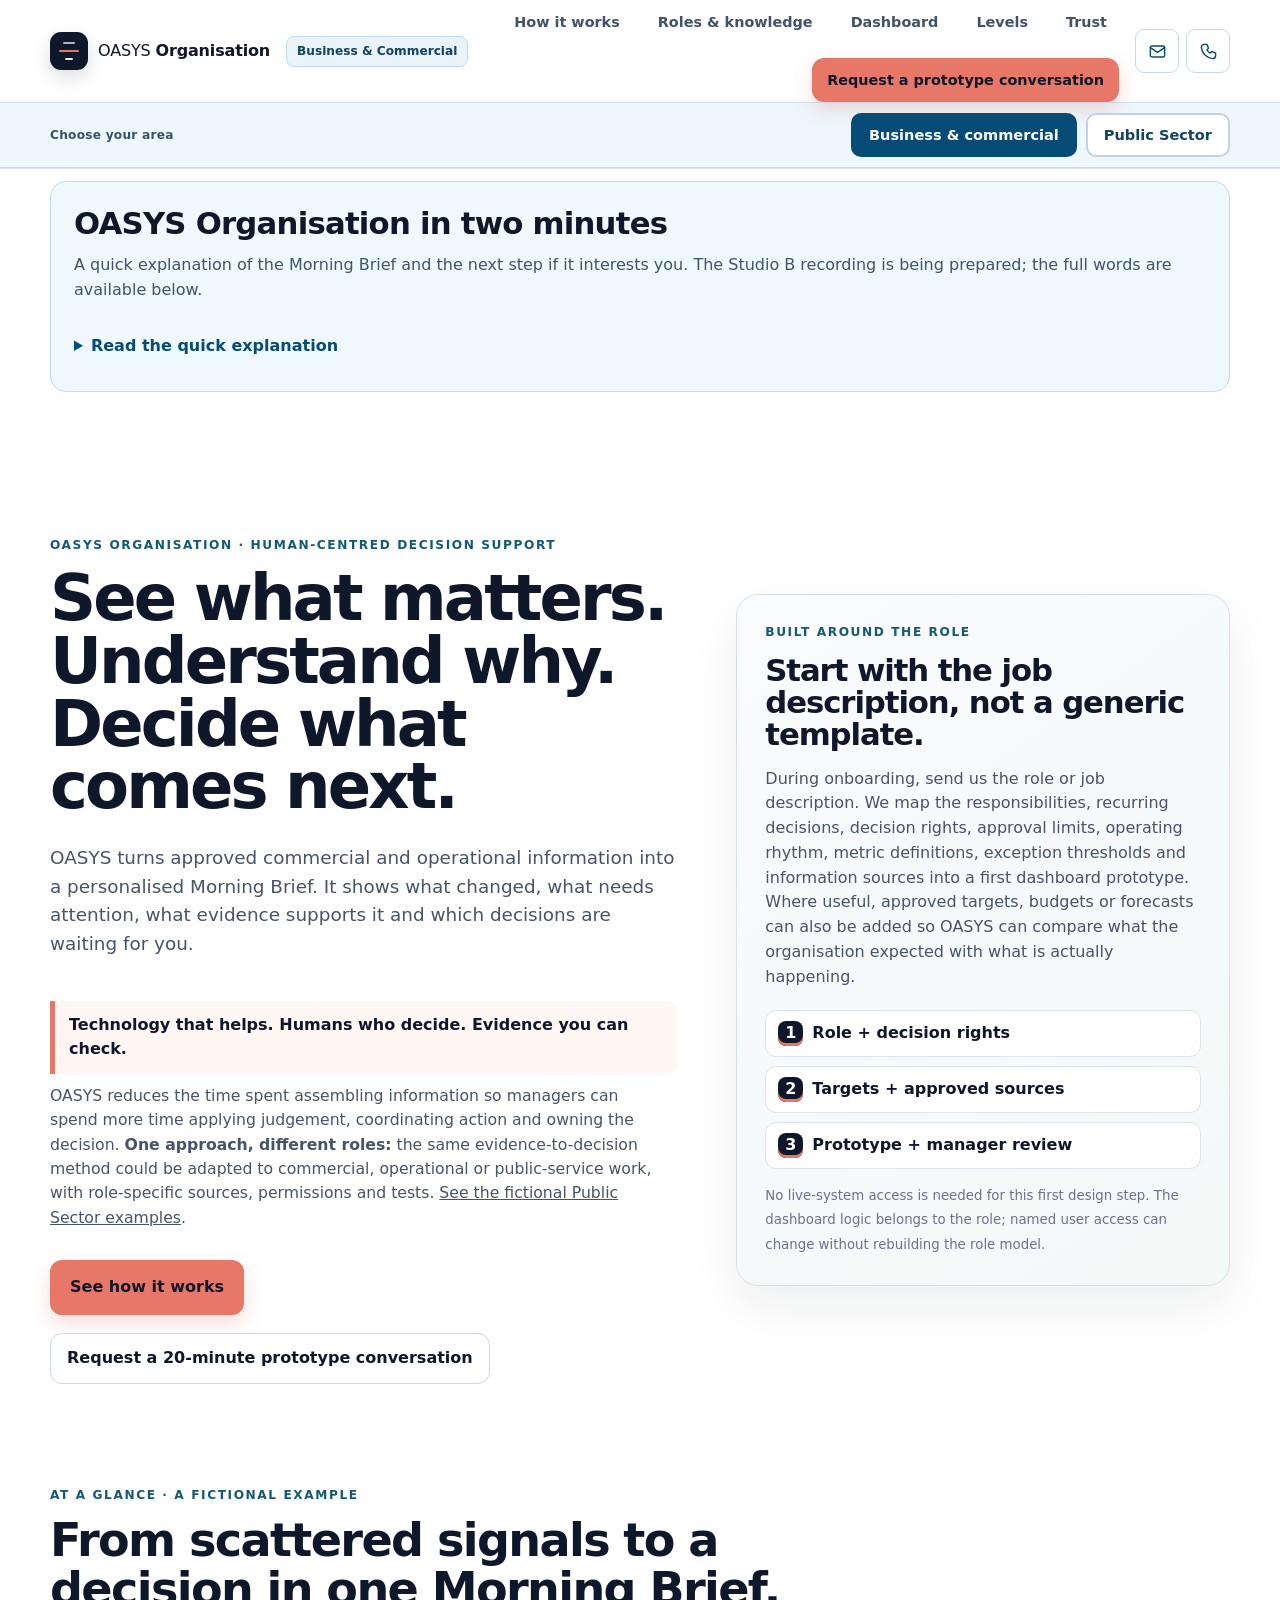
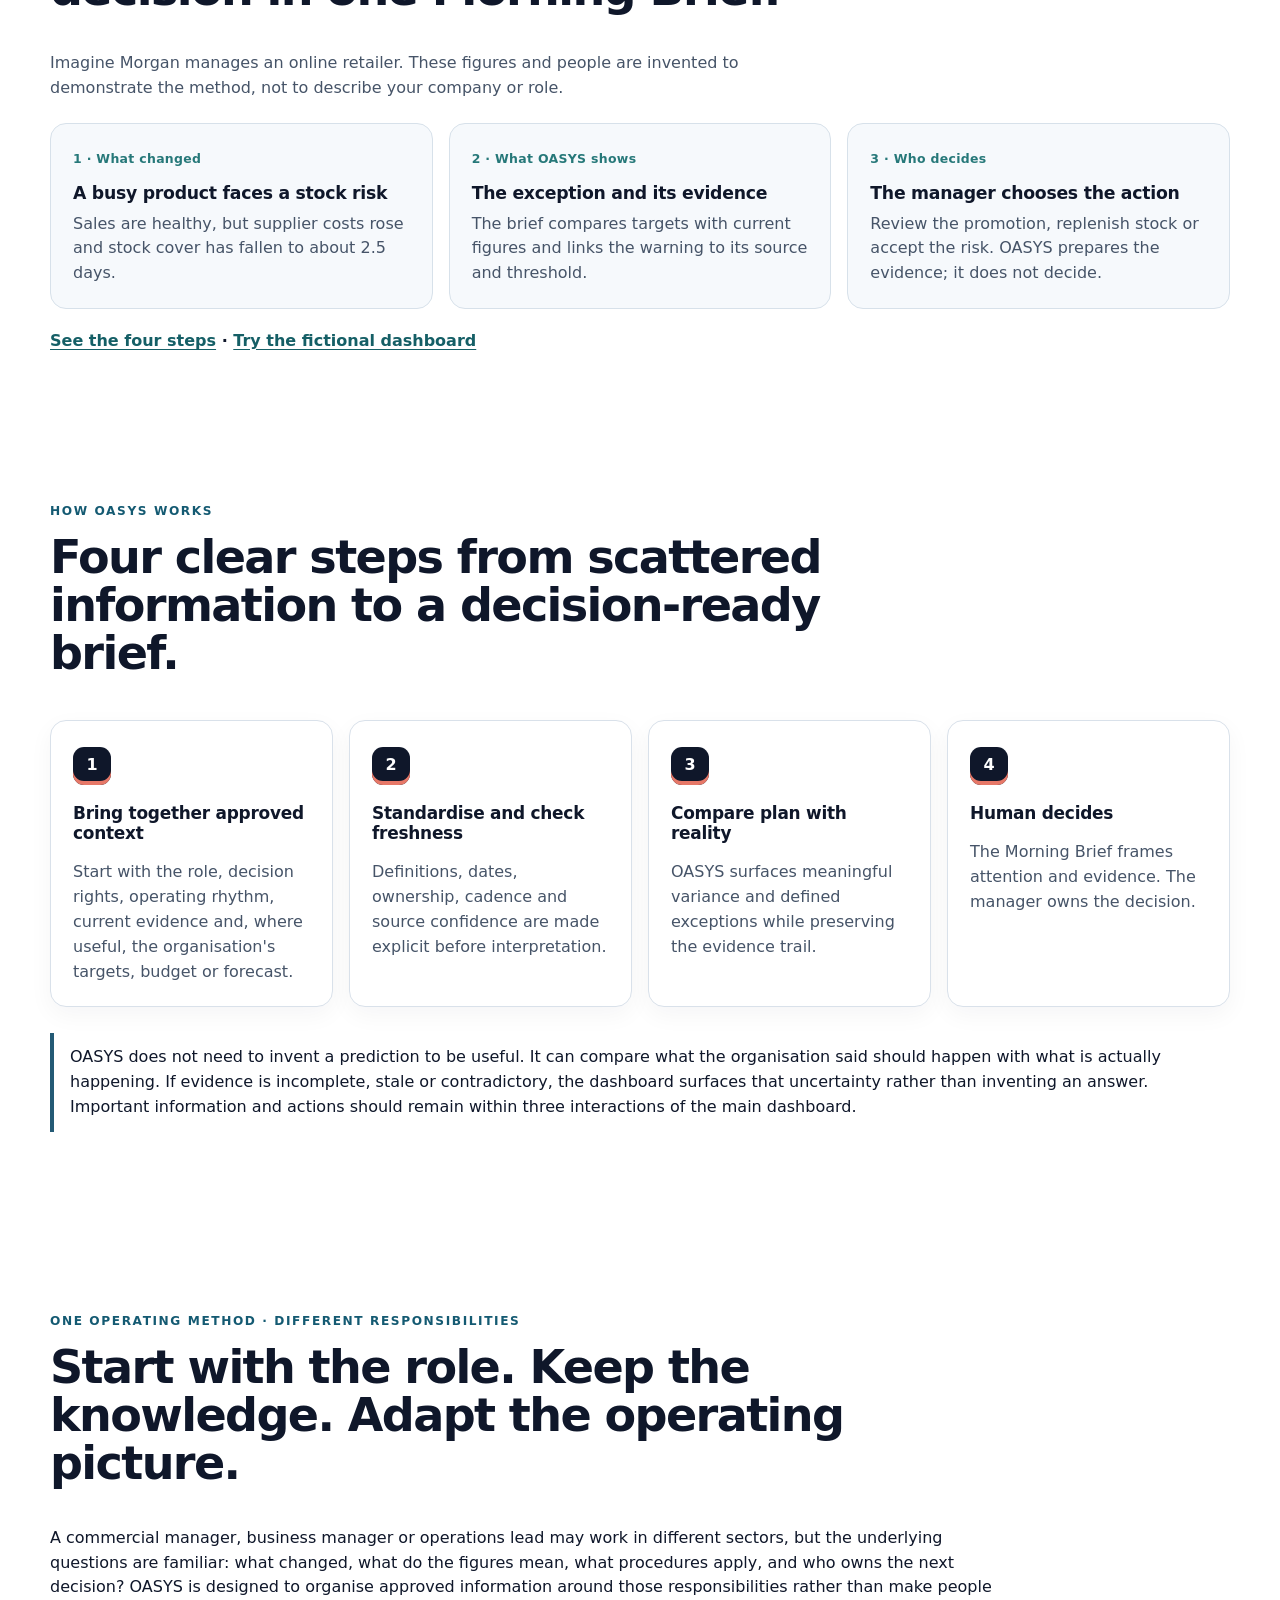
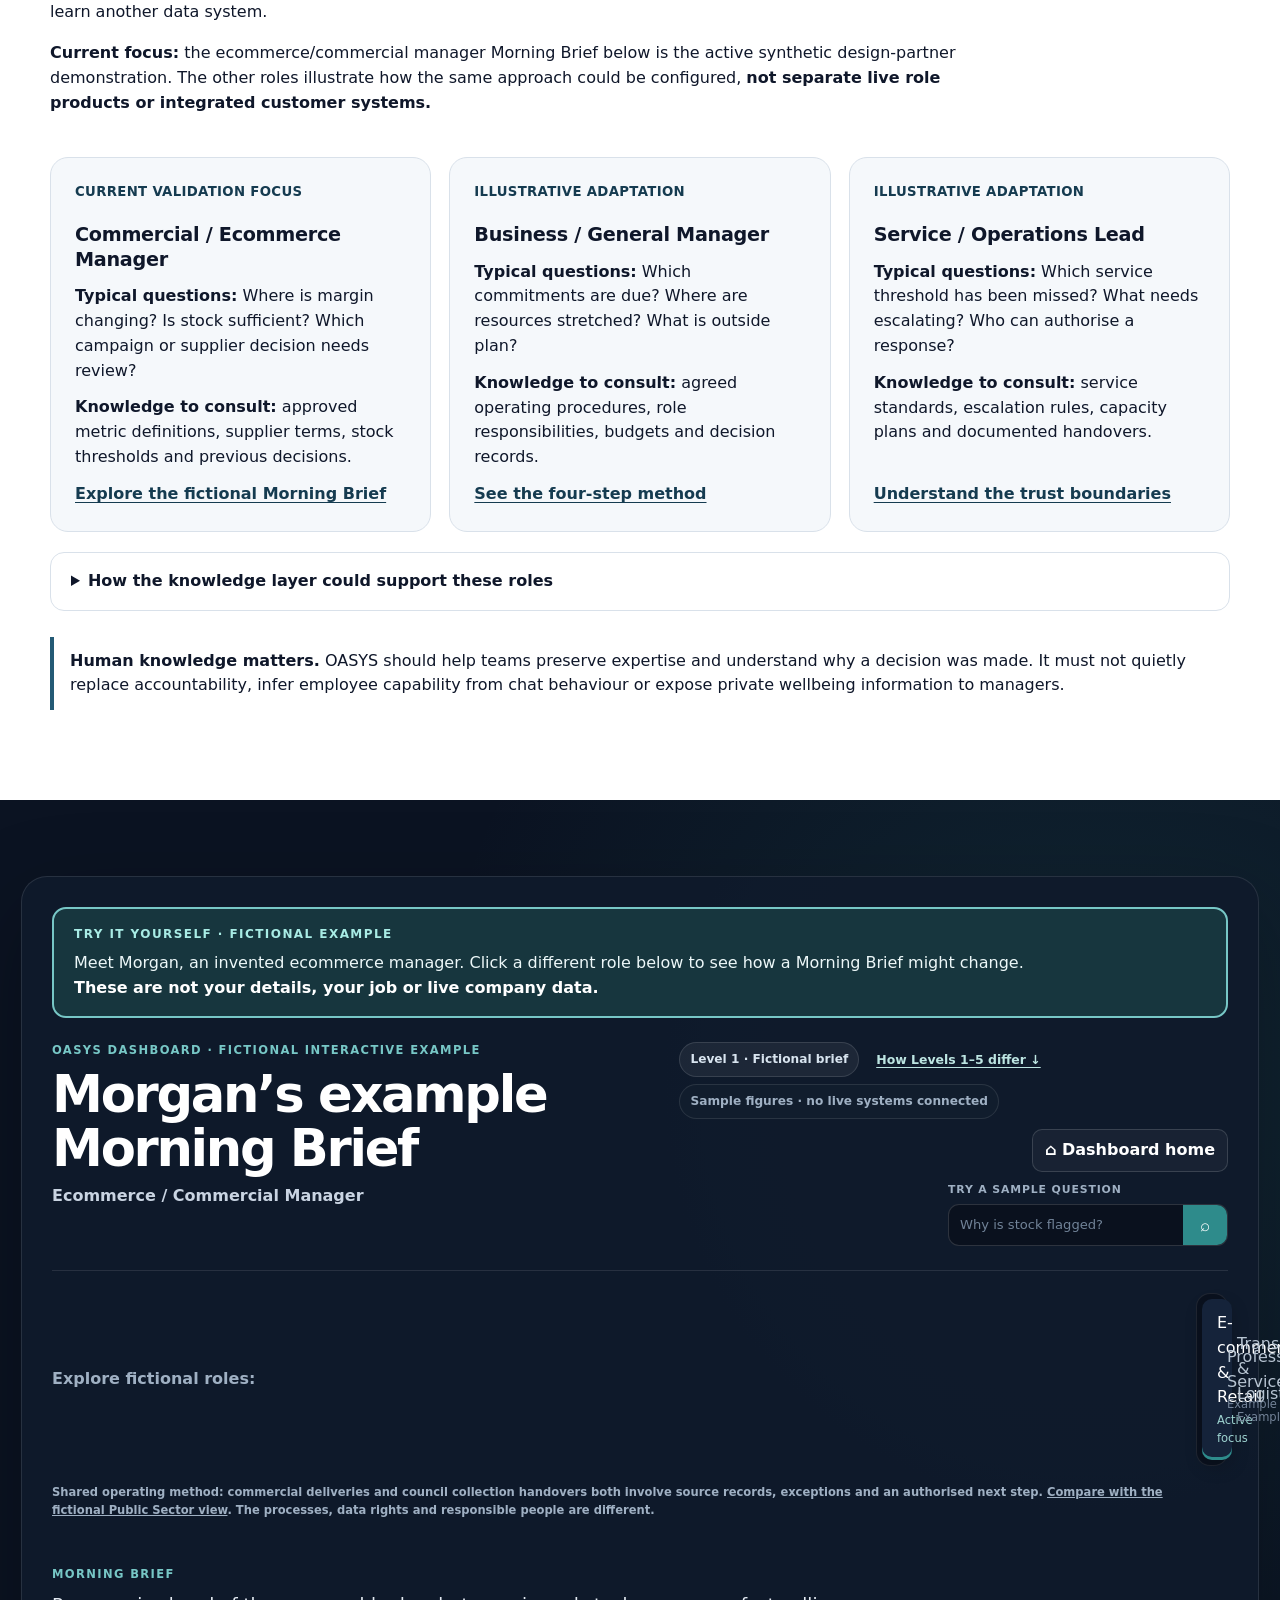
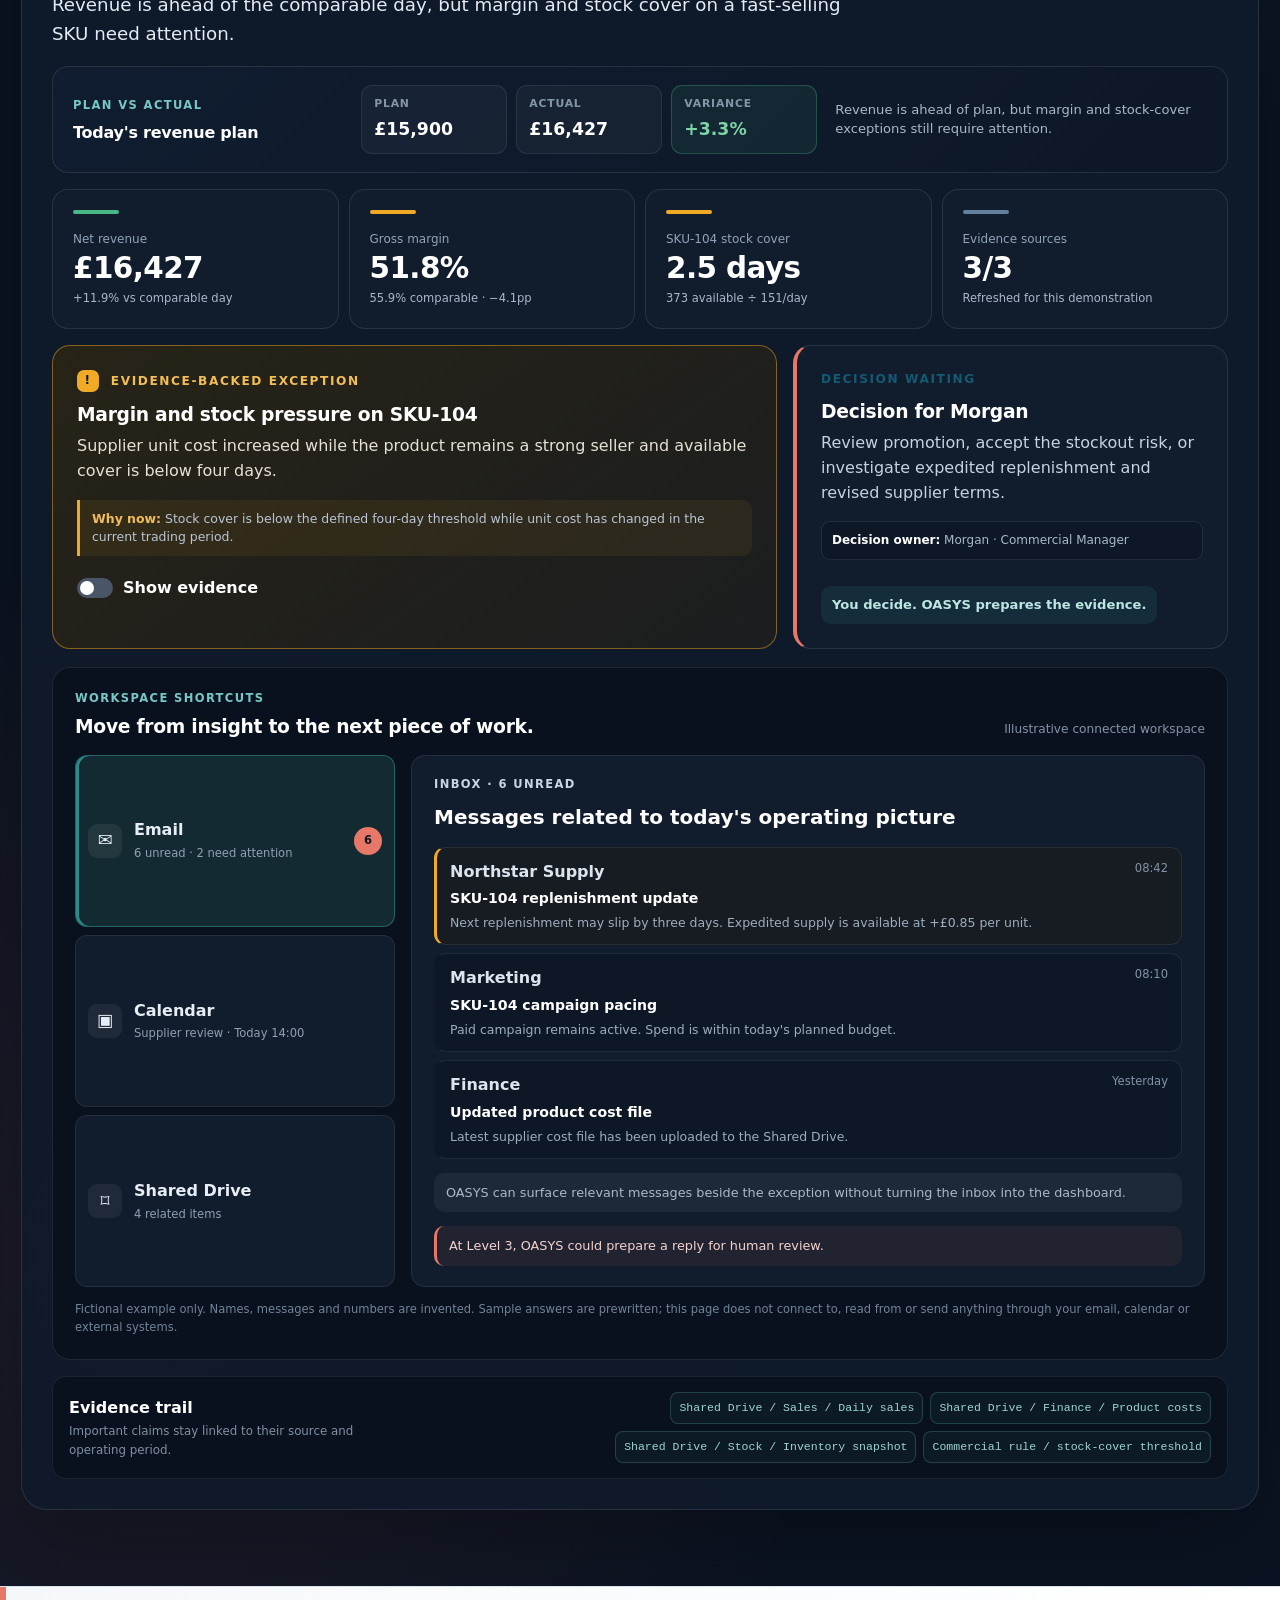
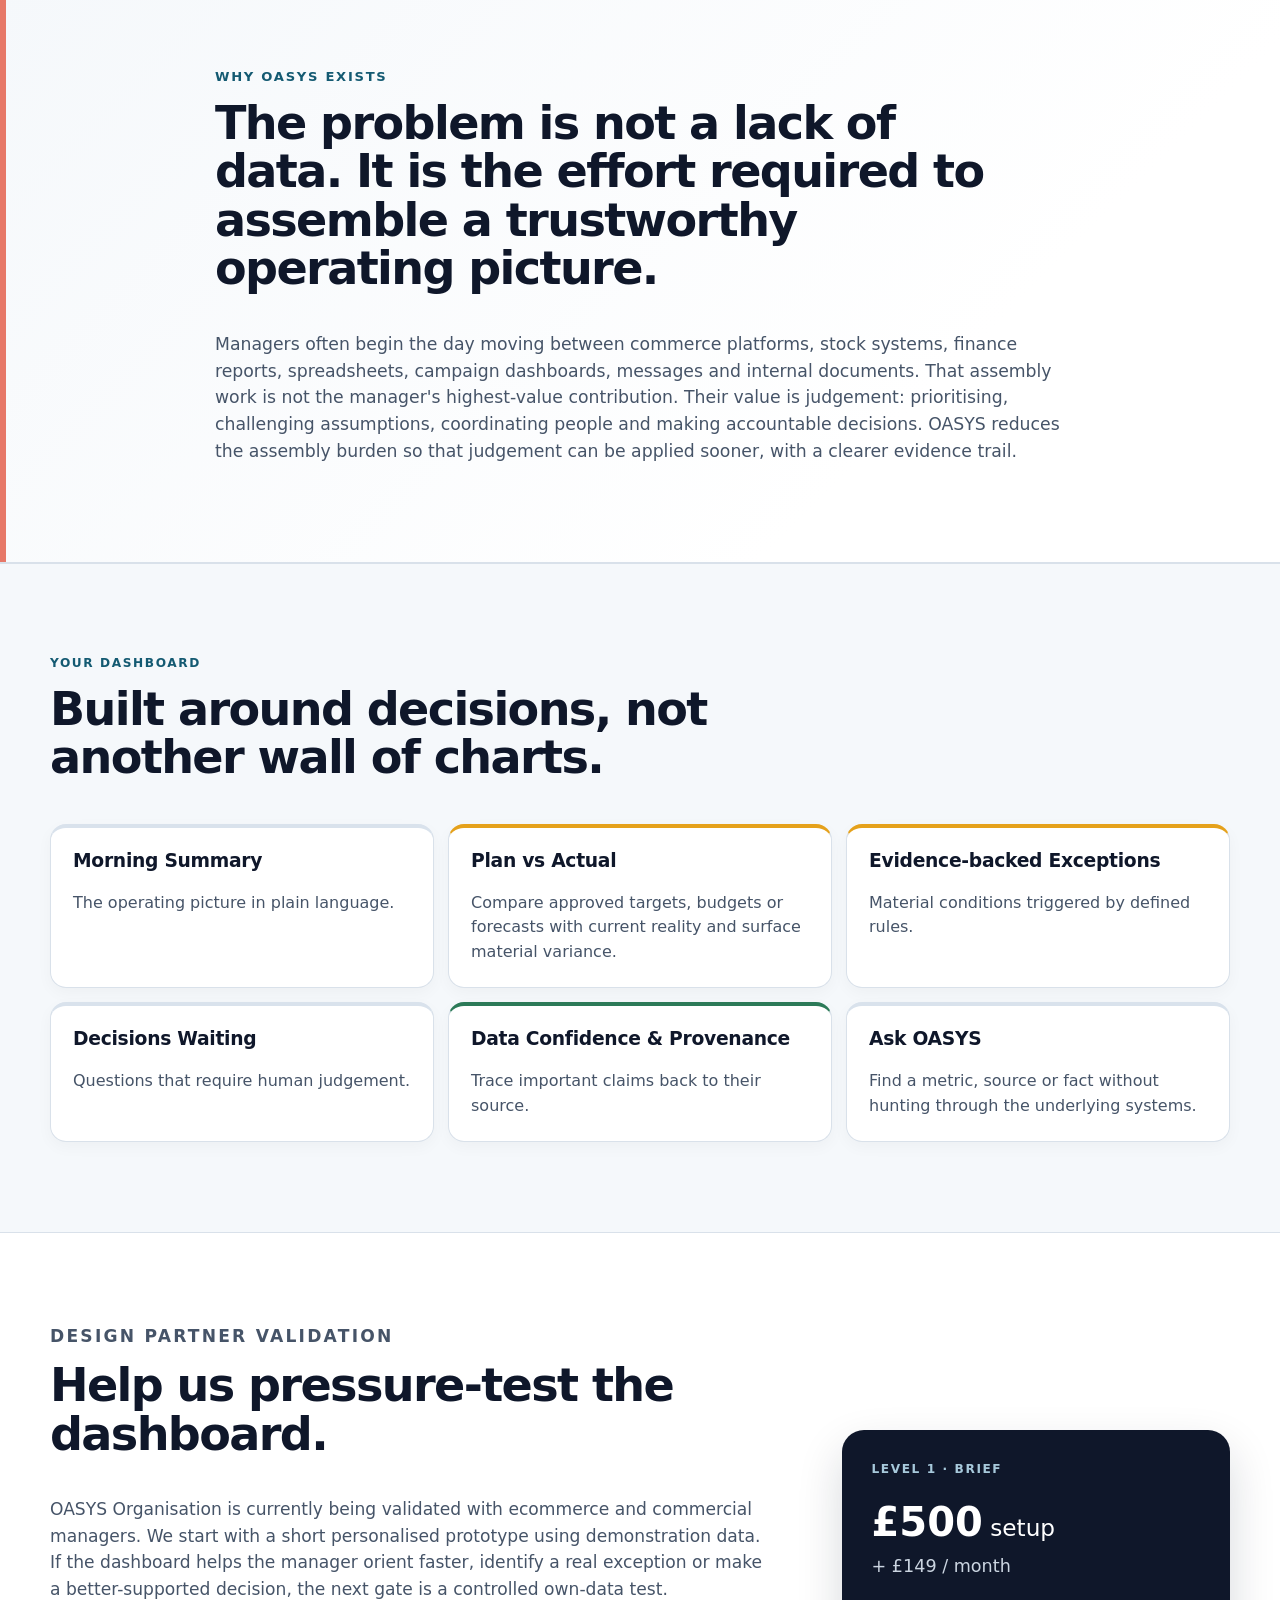
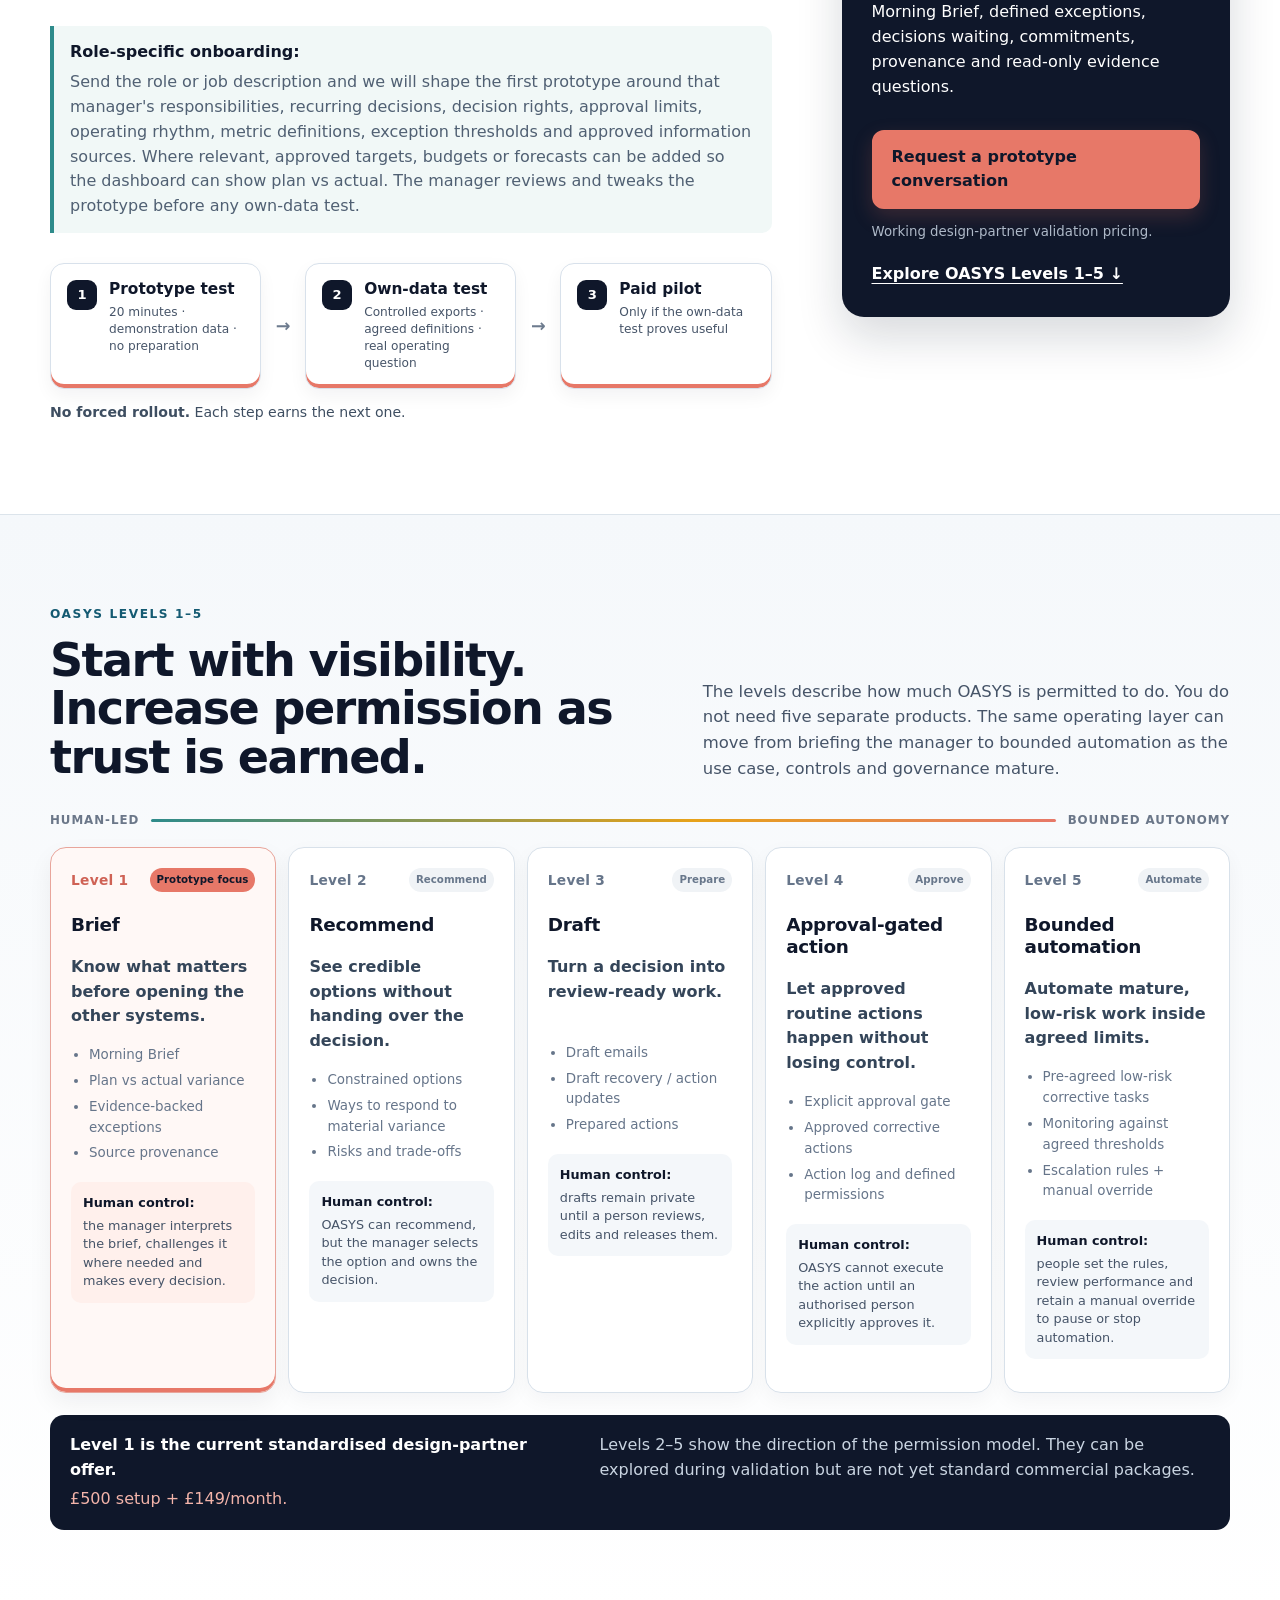
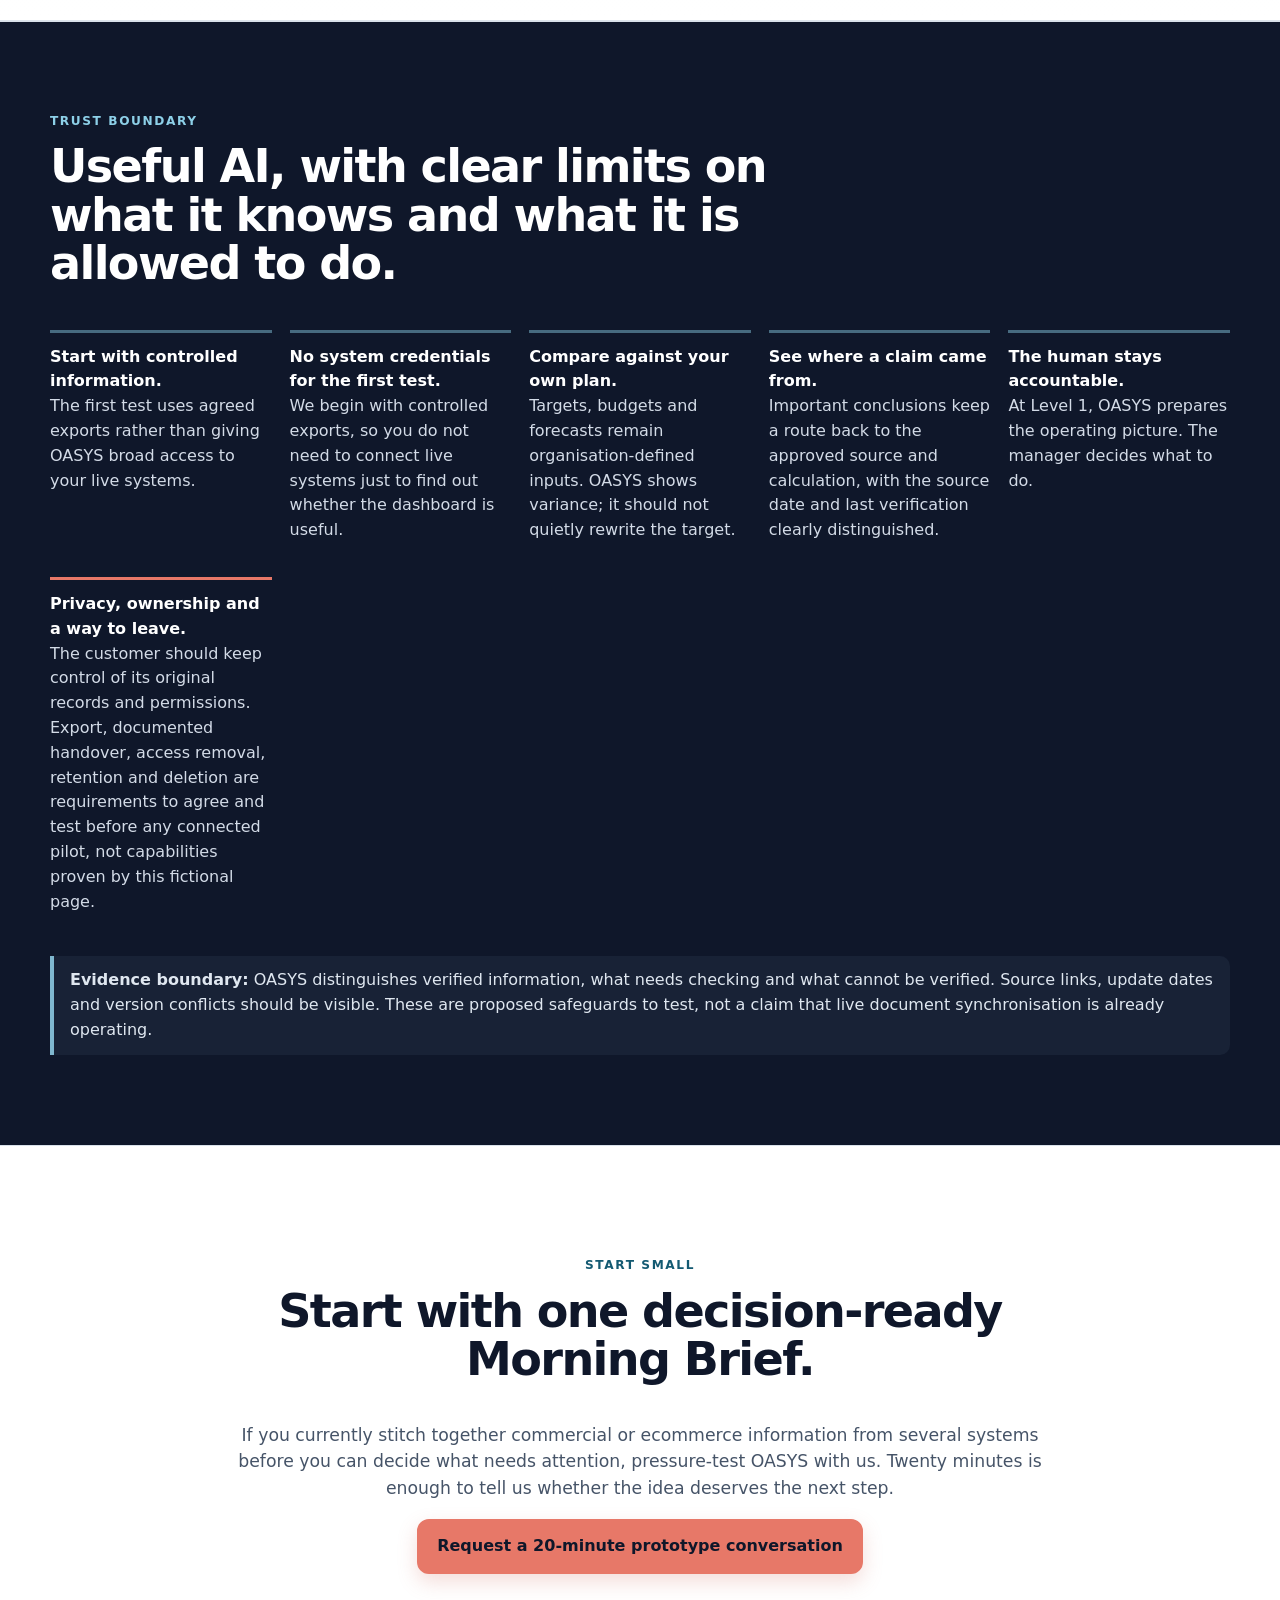
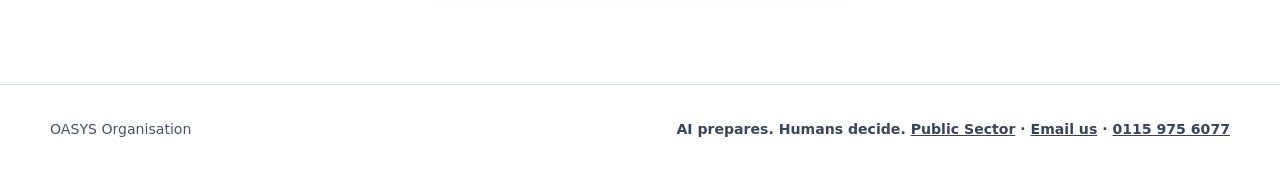
==== commit c3fee649: "Improve role navigation, metadata and prototype status clarity" ====
--- a/index.html
+++ b/index.html
@@ -10,7 +10,7 @@
   <meta property="og:type" content="website">
   <meta property="og:url" content="https://organisation.oasys-cloud.com/">
   <meta property="og:title" content="OASYS Organisation | Ecommerce Morning Brief Dashboard">
-  <meta property="og:description" content="A decision-ready Morning Brief for ecommerce managers. Explore fictional examples, see evidence and test the concept.">
+  <meta property="og:description" content="A role-specific Morning Brief grounded in approved information and human decisions. Explore the fictional ecommerce demo and possible role adaptations.">
   <meta name="twitter:card" content="summary">
   <meta name="theme-color" content="#0f172a">
   <link rel="stylesheet" href="styles.css?v=20261024-nav2">
@@ -28,6 +28,7 @@
       <span class="oasys-section-tag">Business &amp; Commercial</span>
       <nav class="organisation-section-nav" aria-label="Business and commercial navigation">
         <a href="#how">How it works</a>
+        <a href="#role-knowledge">Roles &amp; knowledge</a>
         <a href="#demo">Dashboard</a>
         <a href="#levels">Levels</a>
         <a href="#trust">Trust</a>
@@ -64,7 +65,7 @@
         <h1>See what matters. Understand why. Decide what comes next.</h1>
         <p class="lede">OASYS turns approved commercial and operational information into a personalised Morning Brief. It shows what changed, what needs attention, what evidence supports it and which decisions are waiting for you.</p>
         <p class="principle hero-mantra"><strong>Technology that helps. Humans who decide. Evidence you can check.</strong></p>
-        <p class="hero-support">OASYS reduces the time spent assembling information so managers can spend more time applying judgement, coordinating action and owning the decision. <strong>One approach, different roles:</strong> the same evidence-to-decision method can support commercial transport or a public-service workflow, with different source systems and permissions. <a href="/public-sector/#dashboard">See the fictional Public Sector examples</a>.</p>
+        <p class="hero-support">OASYS reduces the time spent assembling information so managers can spend more time applying judgement, coordinating action and owning the decision. <strong>One approach, different roles:</strong> the same evidence-to-decision method could be adapted to commercial, operational or public-service work, with role-specific sources, permissions and tests. <a href="/public-sector/#dashboard">See the fictional Public Sector examples</a>.</p>
         <div class="cta-row">
           <a class="button" href="#how">See how it works</a>
           <a class="secondary-cta" href="mailto:chad@oasys-cloud.com?subject=OASYS%20prototype%20test">Request a 20-minute prototype conversation</a>
@@ -405,7 +406,7 @@
 
         <div class="permission-grid">
           <article class="permission-card is-current">
-            <div class="permission-card-top"><span>Level 1</span><em>Available now</em></div>
+            <div class="permission-card-top"><span>Level 1</span><em>Prototype focus</em></div>
             <h3>Brief</h3>
             <p class="permission-outcome">Know what matters before opening the other systems.</p>
             <ul><li>Morning Brief</li><li>Plan vs actual variance</li><li>Evidence-backed exceptions</li><li>Source provenance</li></ul>
--- a/styles.css
+++ b/styles.css
@@ -1694,3 +1694,19 @@
   .family-routes-intro{display:block}
   .family-routes h2{font-size:1rem}
 }
+
+
+/* Role knowledge explainer — progressive disclosure, accessible static copy only */
+.role-knowledge-section .section-heading{max-width:960px}
+.role-knowledge-grid{display:grid;grid-template-columns:repeat(3,minmax(0,1fr));gap:18px;margin:28px 0 20px}
+.role-knowledge-card{background:var(--soft);border:1px solid var(--line);border-radius:18px;padding:24px;min-width:0;display:flex;flex-direction:column}
+.role-knowledge-card h3{font-size:1.2rem;line-height:1.28;margin:8px 0 12px}
+.role-knowledge-card p{margin:0 0 12px}
+.role-knowledge-card a{margin-top:auto;font-weight:700;color:var(--accent-dark);text-underline-offset:3px}
+.role-knowledge-card .micro{font-size:.83rem;font-weight:700;letter-spacing:.025em;color:var(--accent-dark)}
+.role-knowledge-more{border:1px solid var(--line);border-radius:14px;background:#fff;margin:18px 0 20px}
+.role-knowledge-more summary{cursor:pointer;padding:16px 20px;font-weight:700}
+.role-knowledge-details{border-top:1px solid var(--line);padding:8px 20px 14px}
+.role-knowledge-details p{margin:12px 0}
+.role-knowledge-section :is(a,summary):focus-visible{outline:3px solid var(--accent);outline-offset:4px}
+@media(max-width:780px){.role-knowledge-grid{grid-template-columns:1fr}.role-knowledge-card{padding:18px}}
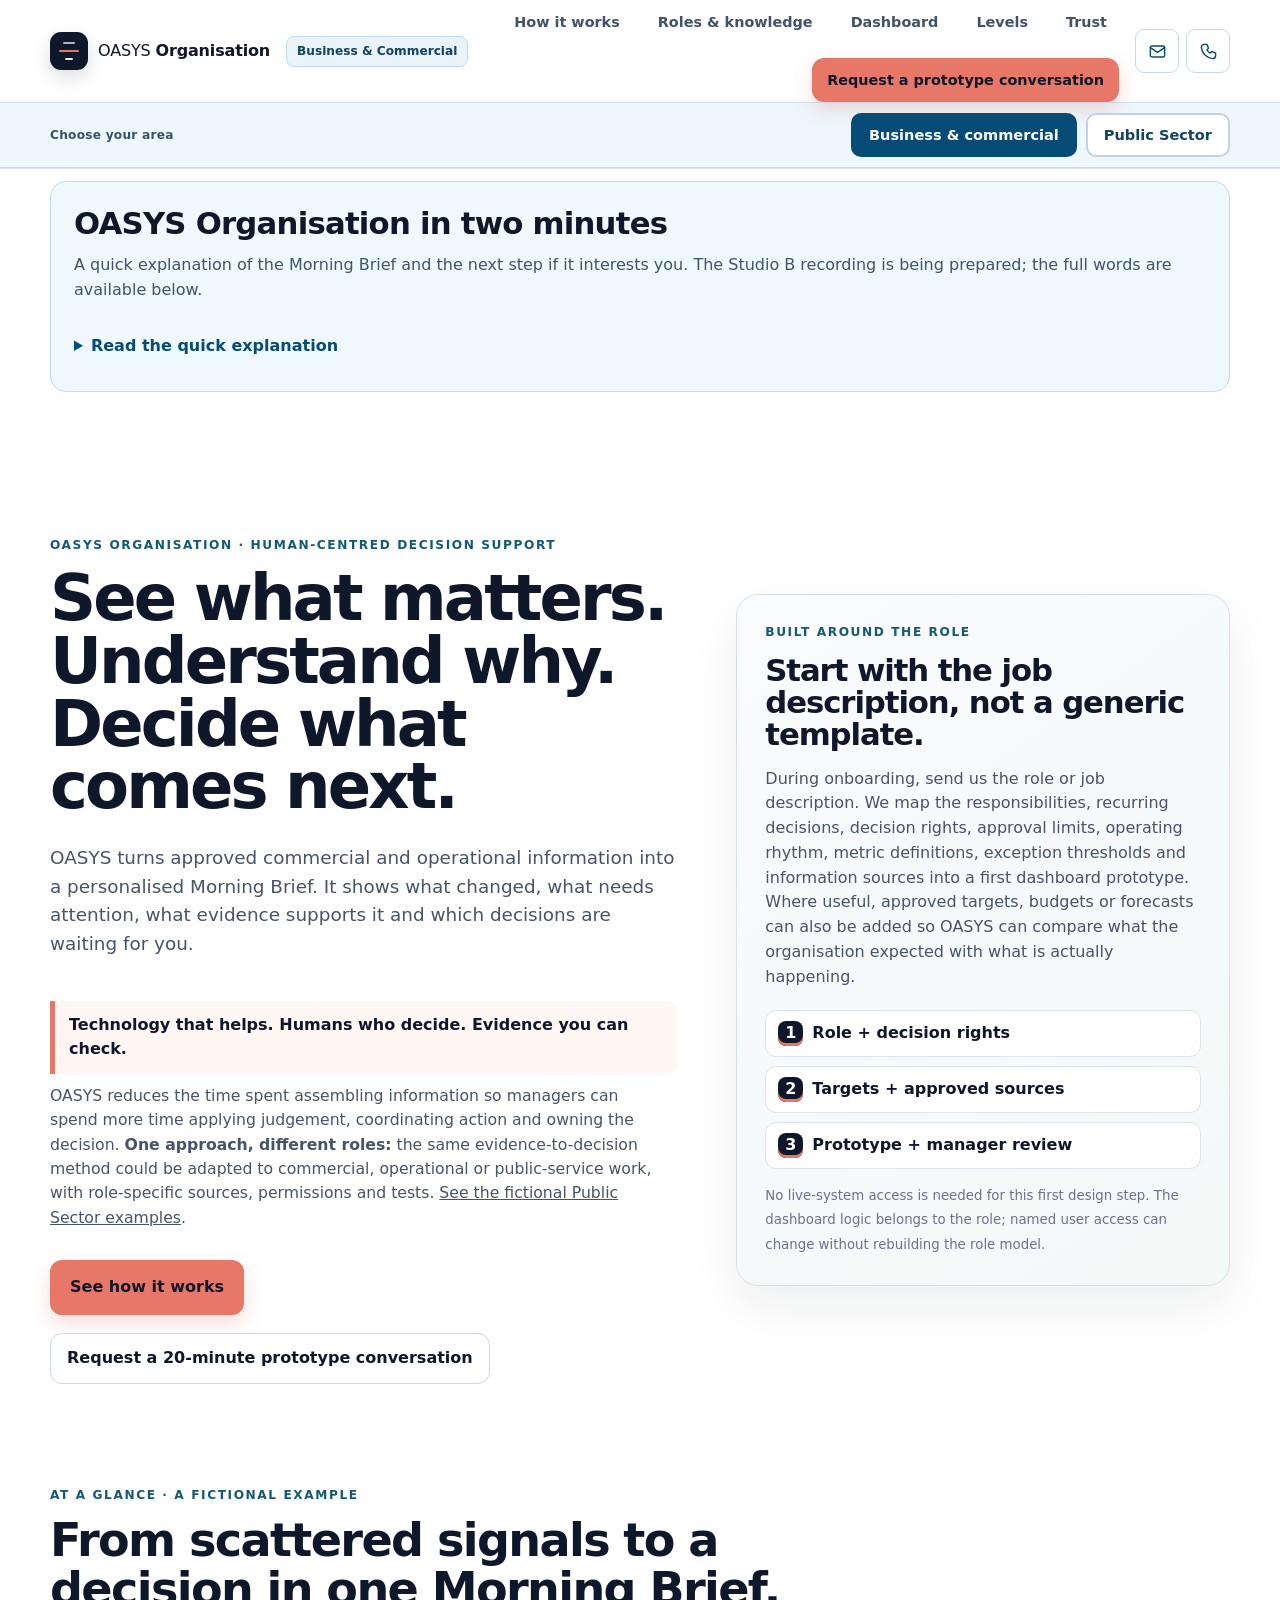
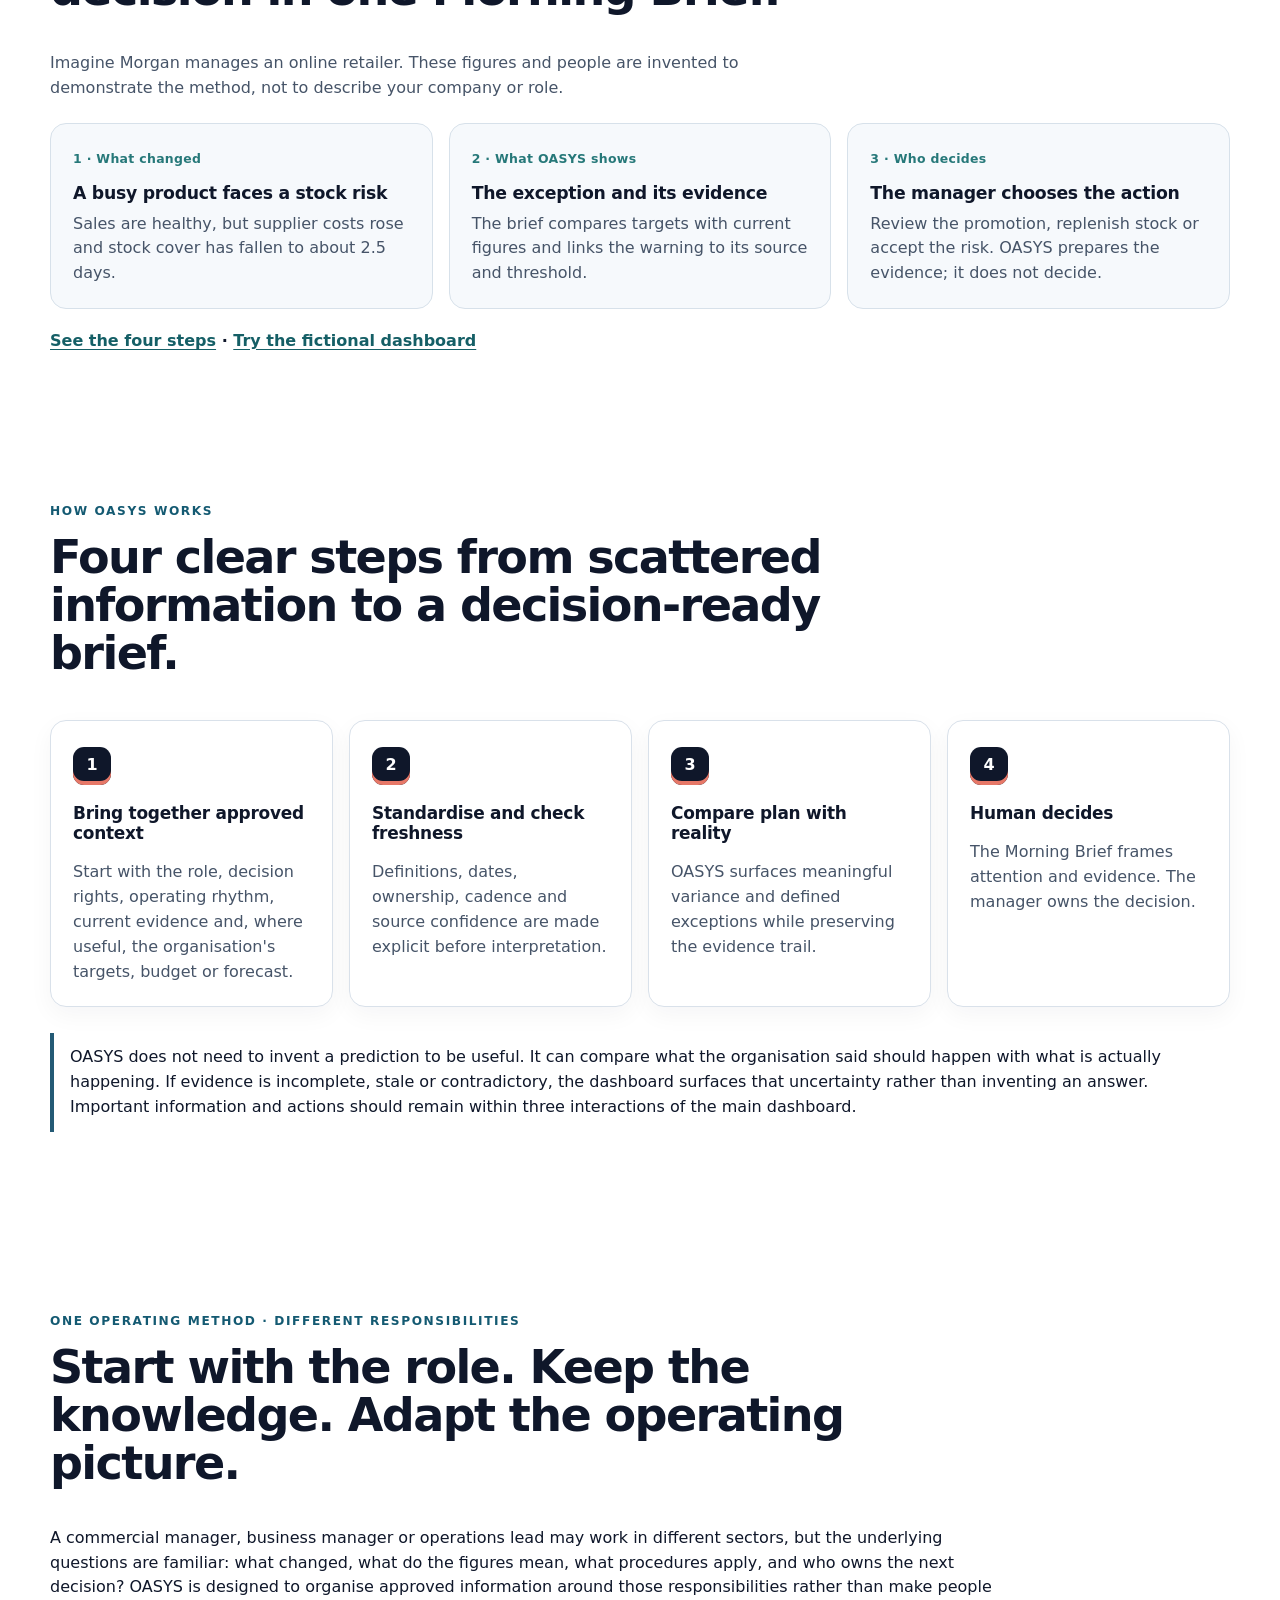
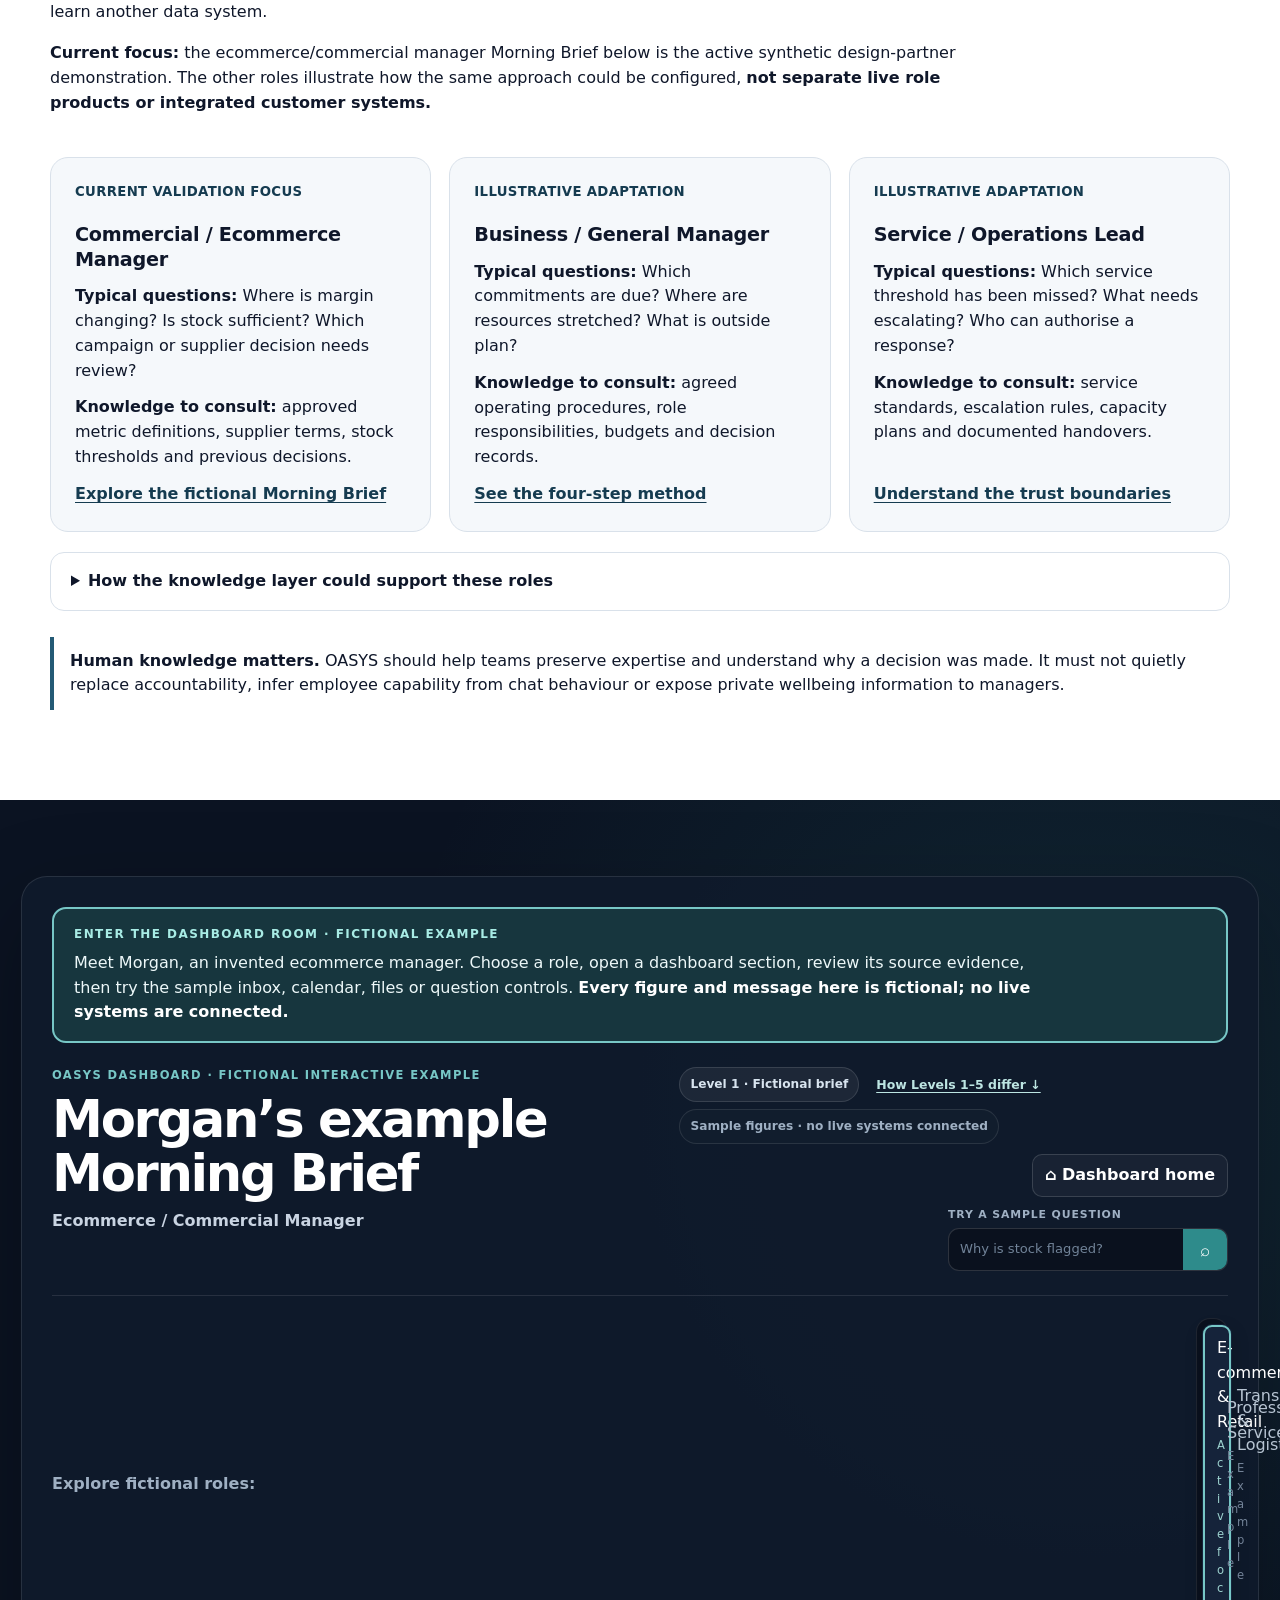
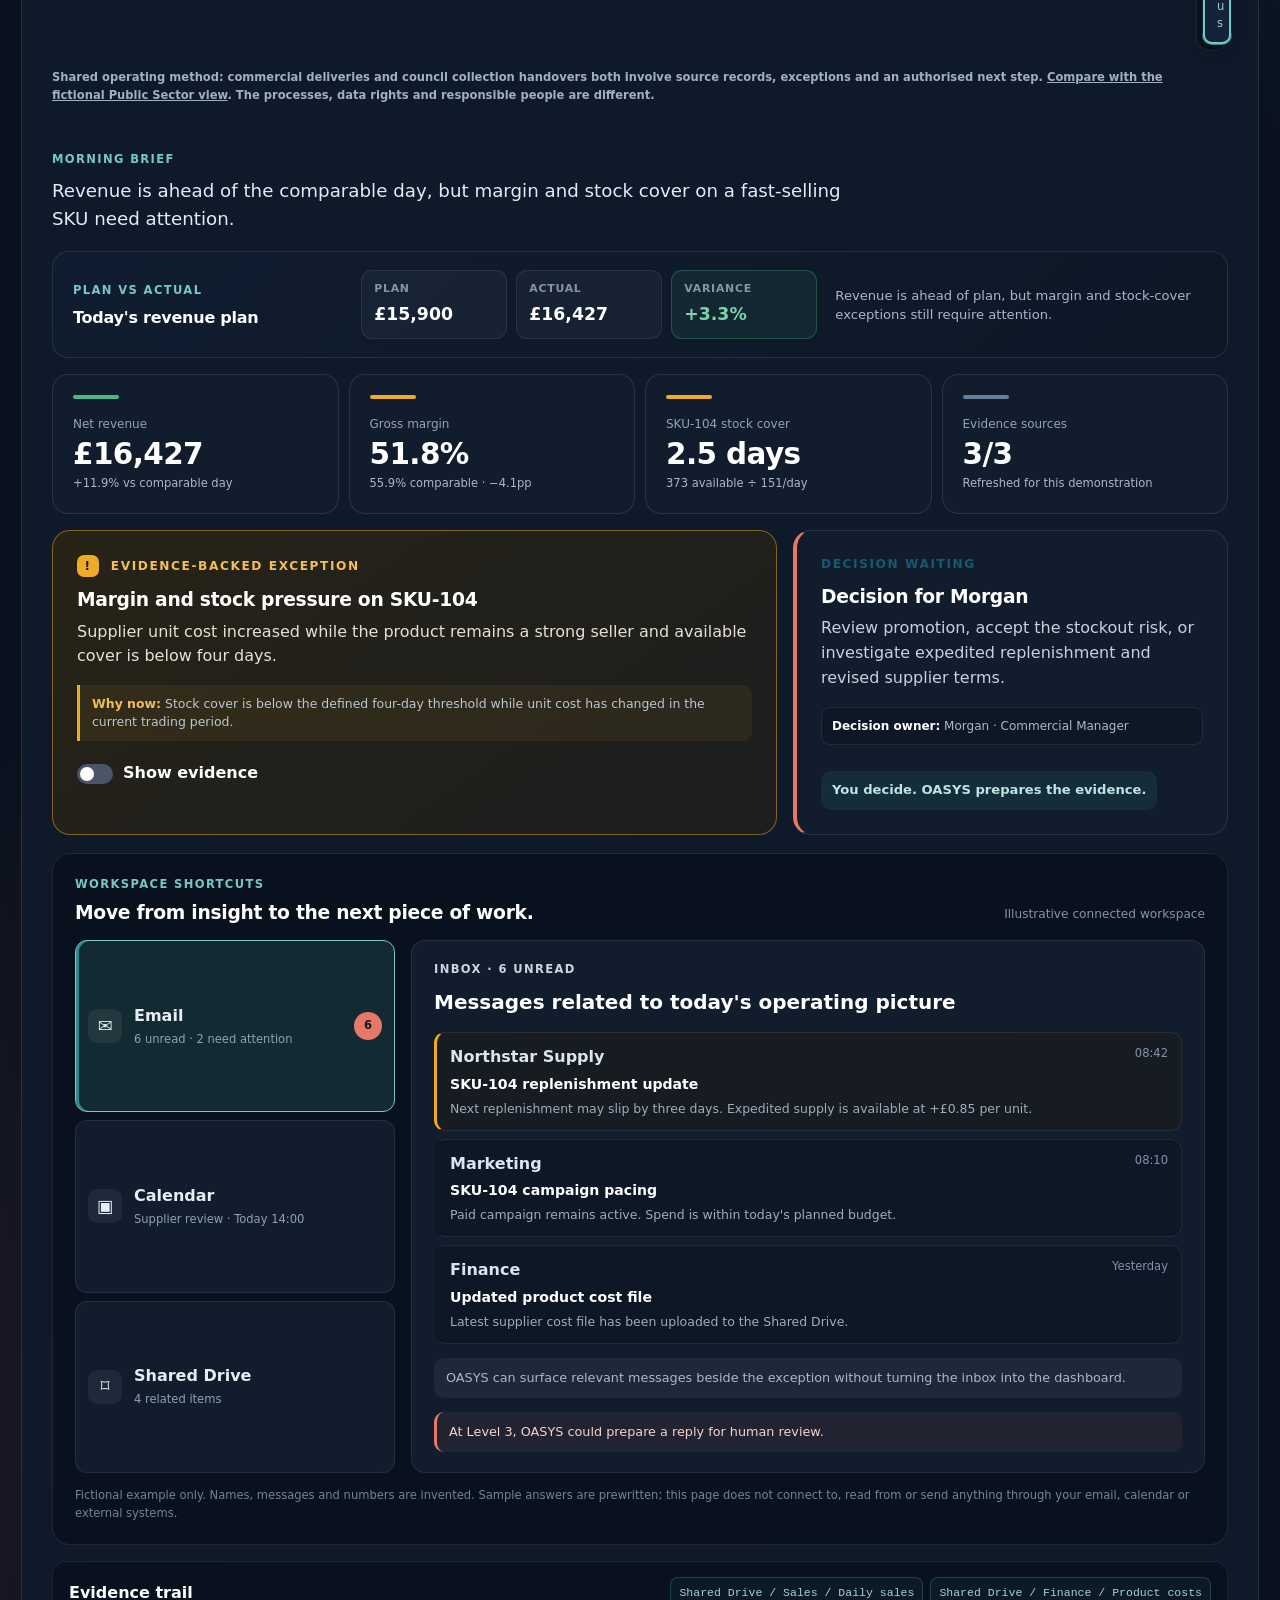
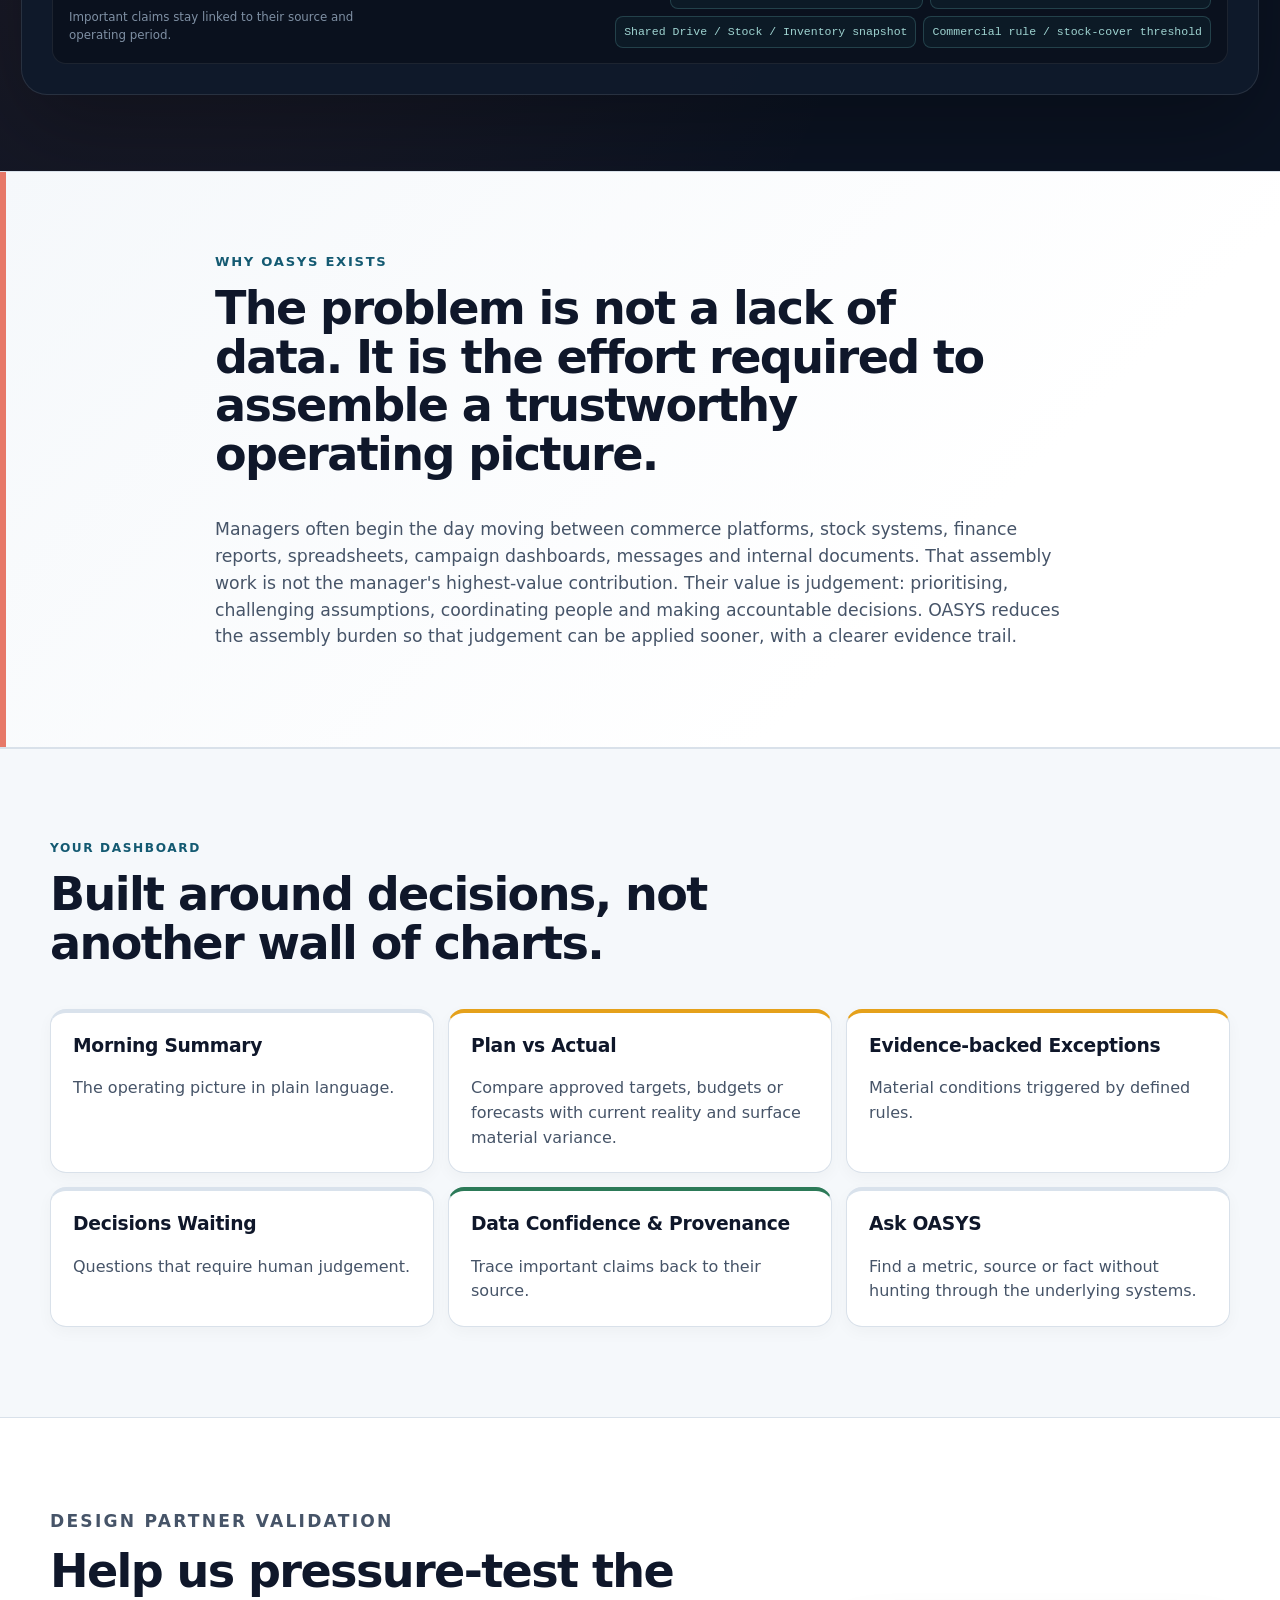
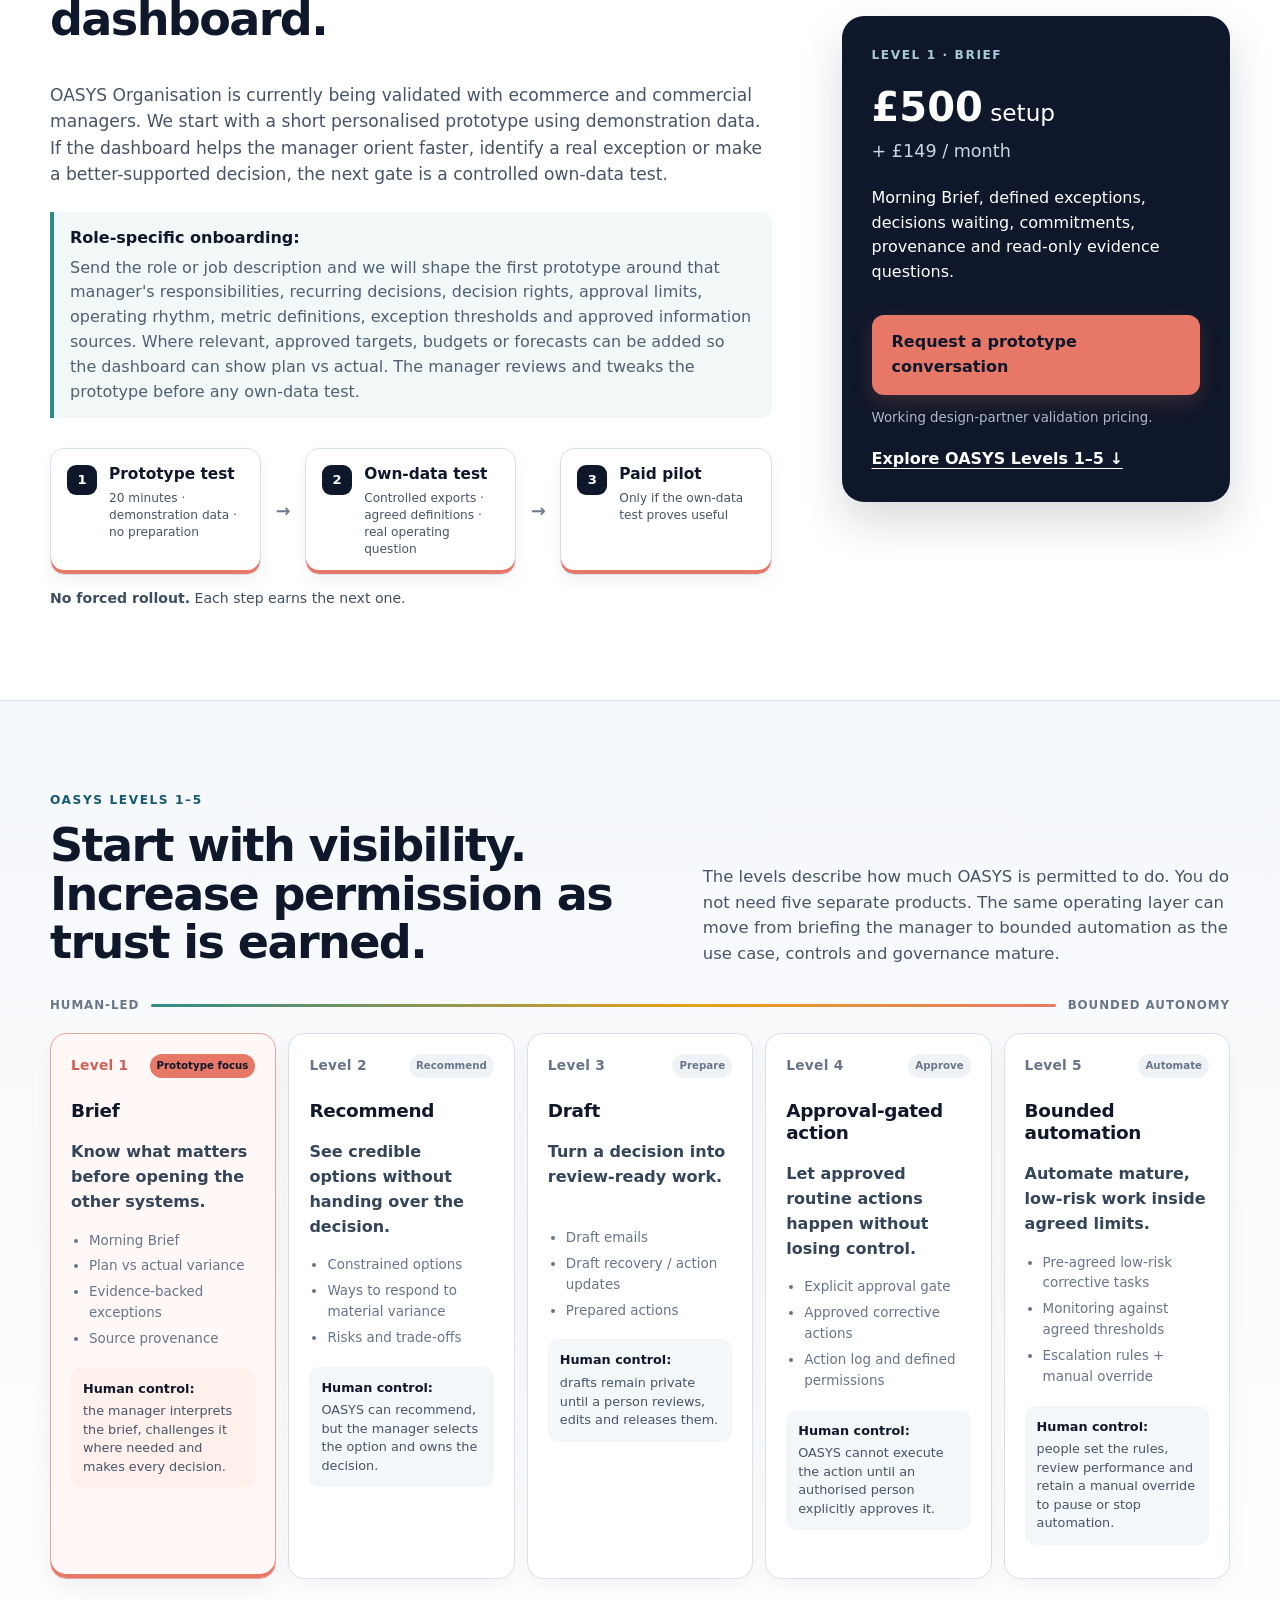
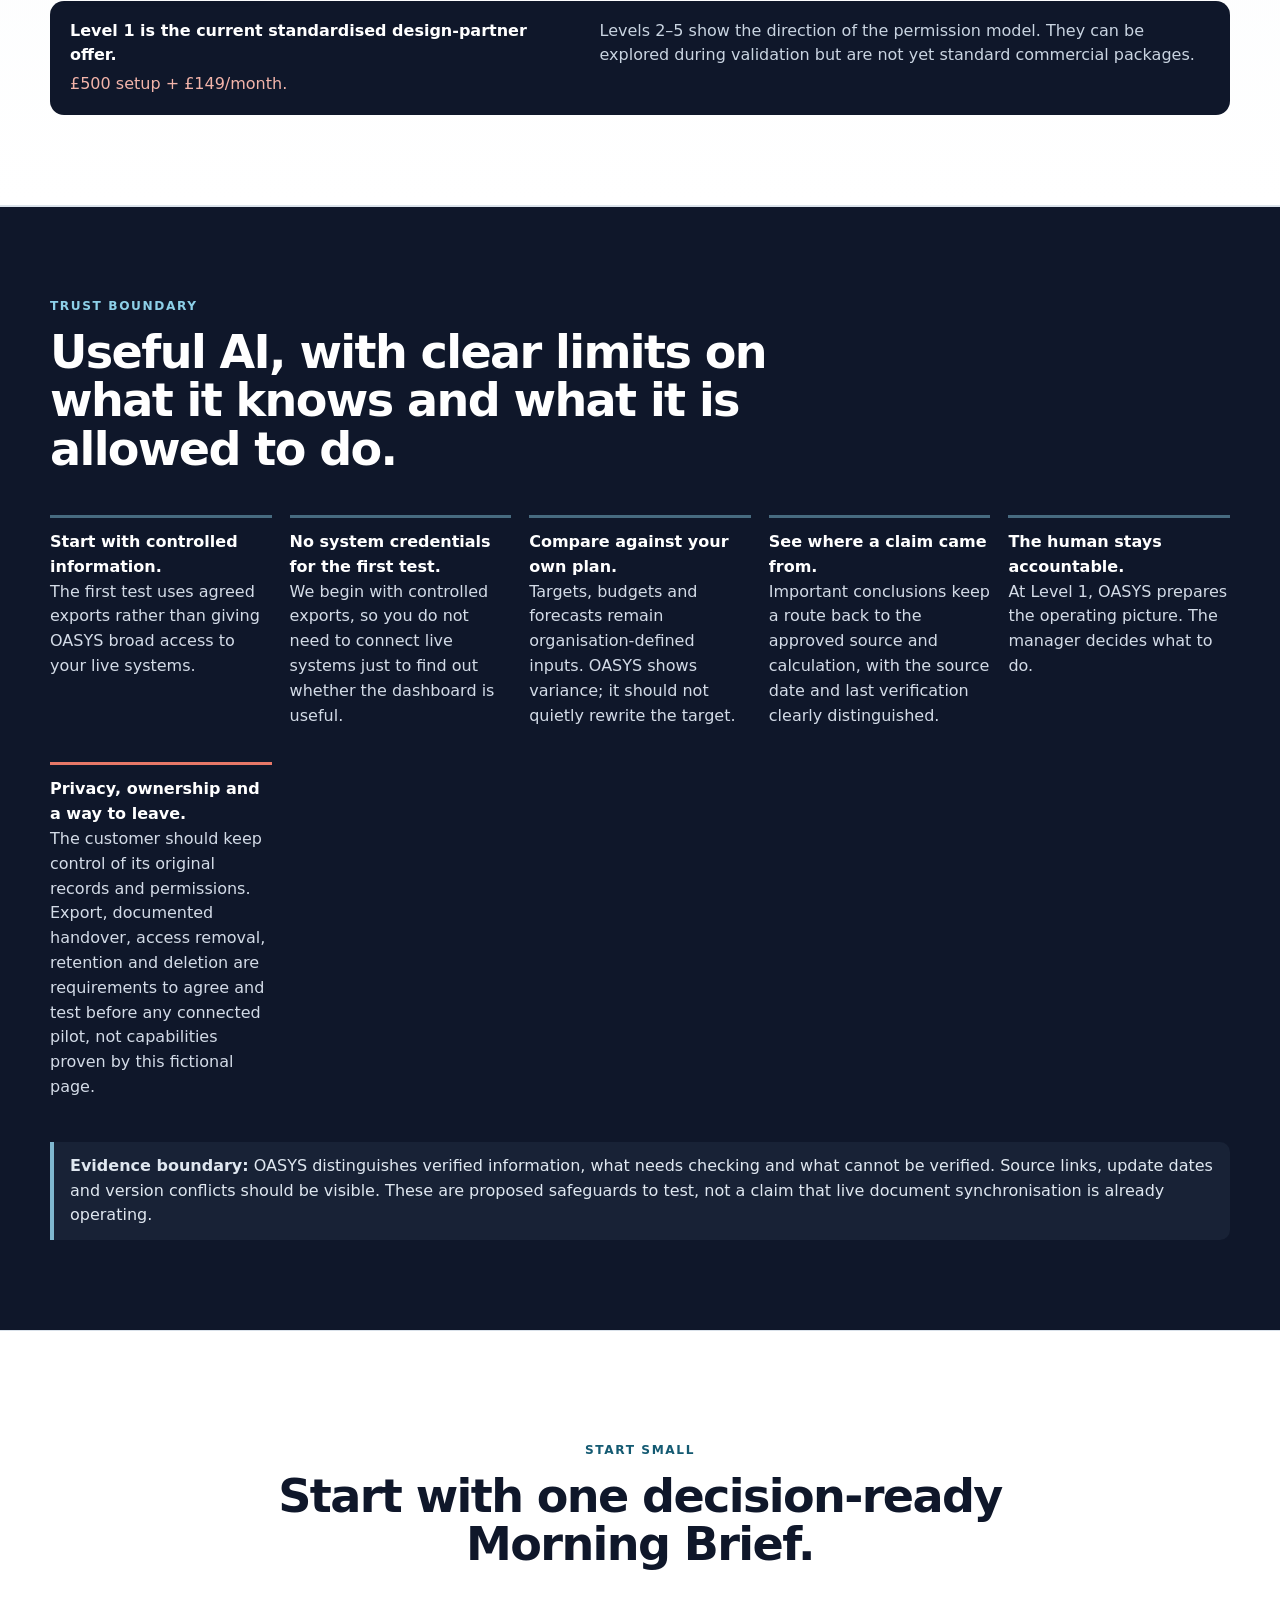
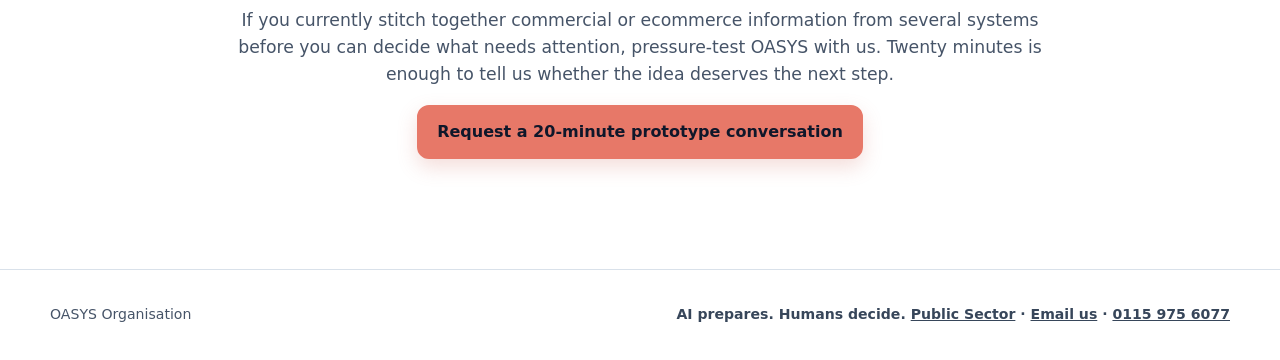
==== commit 2b10f092: "Give dashboard demo an explicit hands-on entry cue" ====
--- a/index.html
+++ b/index.html
@@ -159,8 +159,8 @@
     <section id="demo" class="dashboard-demo-section">
       <div class="demo-shell">
         <div class="demo-guide" aria-label="About this interactive example">
-          <strong>TRY IT YOURSELF · FICTIONAL EXAMPLE</strong>
-          <p>Meet Morgan, an invented ecommerce manager. Click a different role below to see how a Morning Brief might change. <b>These are not your details, your job or live company data.</b></p>
+          <strong>ENTER THE DASHBOARD ROOM · FICTIONAL EXAMPLE</strong>
+          <p>Meet Morgan, an invented ecommerce manager. Choose a role, open a dashboard section, review its source evidence, then try the sample inbox, calendar, files or question controls. <b>Every figure and message here is fictional; no live systems are connected.</b></p>
         </div>
         <div class="demo-header">
           <div>
--- a/styles.css
+++ b/styles.css
@@ -1710,3 +1710,64 @@
 .role-knowledge-details p{margin:12px 0}
 .role-knowledge-section :is(a,summary):focus-visible{outline:3px solid var(--accent);outline-offset:4px}
 @media(max-width:780px){.role-knowledge-grid{grid-template-columns:1fr}.role-knowledge-card{padding:18px}}
+
+
+/* 10 Nov 2026 — mobile/tablet dashboard-room usability; no legal content changes */
+.dashboard-demo-section{scroll-margin-top:105px}
+#role-knowledge,#how,#partner,#trust,#levels{scroll-margin-top:105px}
+.dashboard-demo-section .demo-shell,.dashboard-demo-section :is(.demo-header,.demo-header-meta,.demo-sector-row,.demo-main,.dashboard-group,.dashboard-group-body,.demo-focus-grid,.workspace-grid,.workspace-panel,.plan-actual-panel,.source-zone){min-width:0}
+.dashboard-demo-section :is(h2,h3,h4,p,li,small,strong,span){overflow-wrap:break-word}
+.dashboard-demo-section :is(button,input,summary,a):focus-visible{outline:3px solid #8FE1DA;outline-offset:3px}
+.dashboard-demo-section button{touch-action:manipulation}
+.dashboard-demo-section .sector-tab[aria-selected="true"]{outline:2px solid #77C7C6;outline-offset:-3px}
+.dashboard-demo-section .workspace-action[aria-selected="true"]{border-color:#77C7C6}
+@media(max-width:1100px){
+.dashboard-demo-section .demo-header{display:grid;grid-template-columns:minmax(0,1fr);gap:18px}
+.dashboard-demo-section .demo-header-meta{width:100%;display:grid;grid-template-columns:minmax(0,1fr) minmax(230px,1fr);gap:12px;align-items:start}
+.dashboard-demo-section .header-ask-form{width:100%}
+.dashboard-demo-section .demo-sector-row{grid-template-columns:minmax(0,1fr);gap:10px}
+.dashboard-demo-section .workspace-grid{grid-template-columns:minmax(0,1fr)}
+.dashboard-demo-section .workspace-actions{display:grid;grid-template-columns:repeat(3,minmax(0,1fr))!important}
+.dashboard-demo-section .workspace-action{min-height:72px}
+.dashboard-demo-section .plan-actual-panel,.dashboard-demo-section .demo-focus-grid{grid-template-columns:minmax(0,1fr)}
+}
+@media(max-width:760px){
+.dashboard-demo-section{padding:24px 0 30px;background:#080f1d}
+.dashboard-demo-section .demo-shell{width:calc(100% - 20px);padding:15px;border-radius:18px}
+.dashboard-demo-section .demo-header h2{font-size:clamp(1.55rem,6vw,2.4rem);line-height:1.14;letter-spacing:-.025em}
+.dashboard-demo-section .demo-header-meta{grid-template-columns:minmax(0,1fr)}
+.dashboard-demo-section .demo-mode-badges{max-width:100%}
+.dashboard-demo-section .demo-home{min-height:44px;width:100%}
+.dashboard-demo-section .header-ask-form{width:100%;max-width:none}
+.dashboard-demo-section .header-ask-form>div{width:100%}
+.dashboard-demo-section .header-ask-form button{min-width:48px}
+.dashboard-demo-section .demo-sector-tabs{grid-template-columns:1fr;gap:5px}
+.dashboard-demo-section .demo-sector-tabs .sector-tab{min-height:52px;padding:10px 12px;text-align:left}
+.dashboard-demo-section .demo-summary-text{font-size:1rem;line-height:1.55}
+.dashboard-demo-section .demo-metrics{grid-template-columns:repeat(2,minmax(0,1fr))}
+.dashboard-demo-section .demo-metrics .metric{min-height:0;padding:13px}
+.dashboard-demo-section .demo-focus-grid .brief-card{min-height:0;padding:16px}
+.dashboard-demo-section .workspace-actions{grid-template-columns:1fr!important}
+.dashboard-demo-section .workspace-action{min-height:56px}
+.dashboard-demo-section .workspace-panel{padding:14px;min-height:0}
+.dashboard-demo-section .plan-actual-values{grid-template-columns:1fr}
+.dashboard-demo-section .plan-actual-panel{padding:14px}
+.dashboard-demo-section .email-row-top{flex-wrap:wrap}
+.dashboard-demo-section .calendar-row{grid-template-columns:minmax(58px,auto) minmax(0,1fr)}
+.dashboard-demo-section .file-row{grid-template-columns:34px minmax(0,1fr)}
+.dashboard-demo-section .ask-demo-form>div{max-width:100%}
+.dashboard-demo-section .ask-demo-form input{min-width:0}
+.dashboard-demo-section .ask-demo-form button{min-height:44px}
+.dashboard-demo-section .dashboard-group>summary{min-height:56px}
+.dashboard-demo-section .dashboard-group-body{padding:0 10px 12px}
+}
+@media(max-width:380px){
+.dashboard-demo-section .demo-shell{width:calc(100% - 12px);padding:10px}
+.dashboard-demo-section .demo-metrics{grid-template-columns:1fr}
+.dashboard-demo-section .demo-guide{padding:12px}
+.dashboard-demo-section .demo-role{font-size:.9rem}
+}
+@media(prefers-reduced-motion:reduce){
+html{scroll-behavior:auto}
+.dashboard-demo-section .demo-metrics .metric{transition:none!important;transform:none!important}
+}
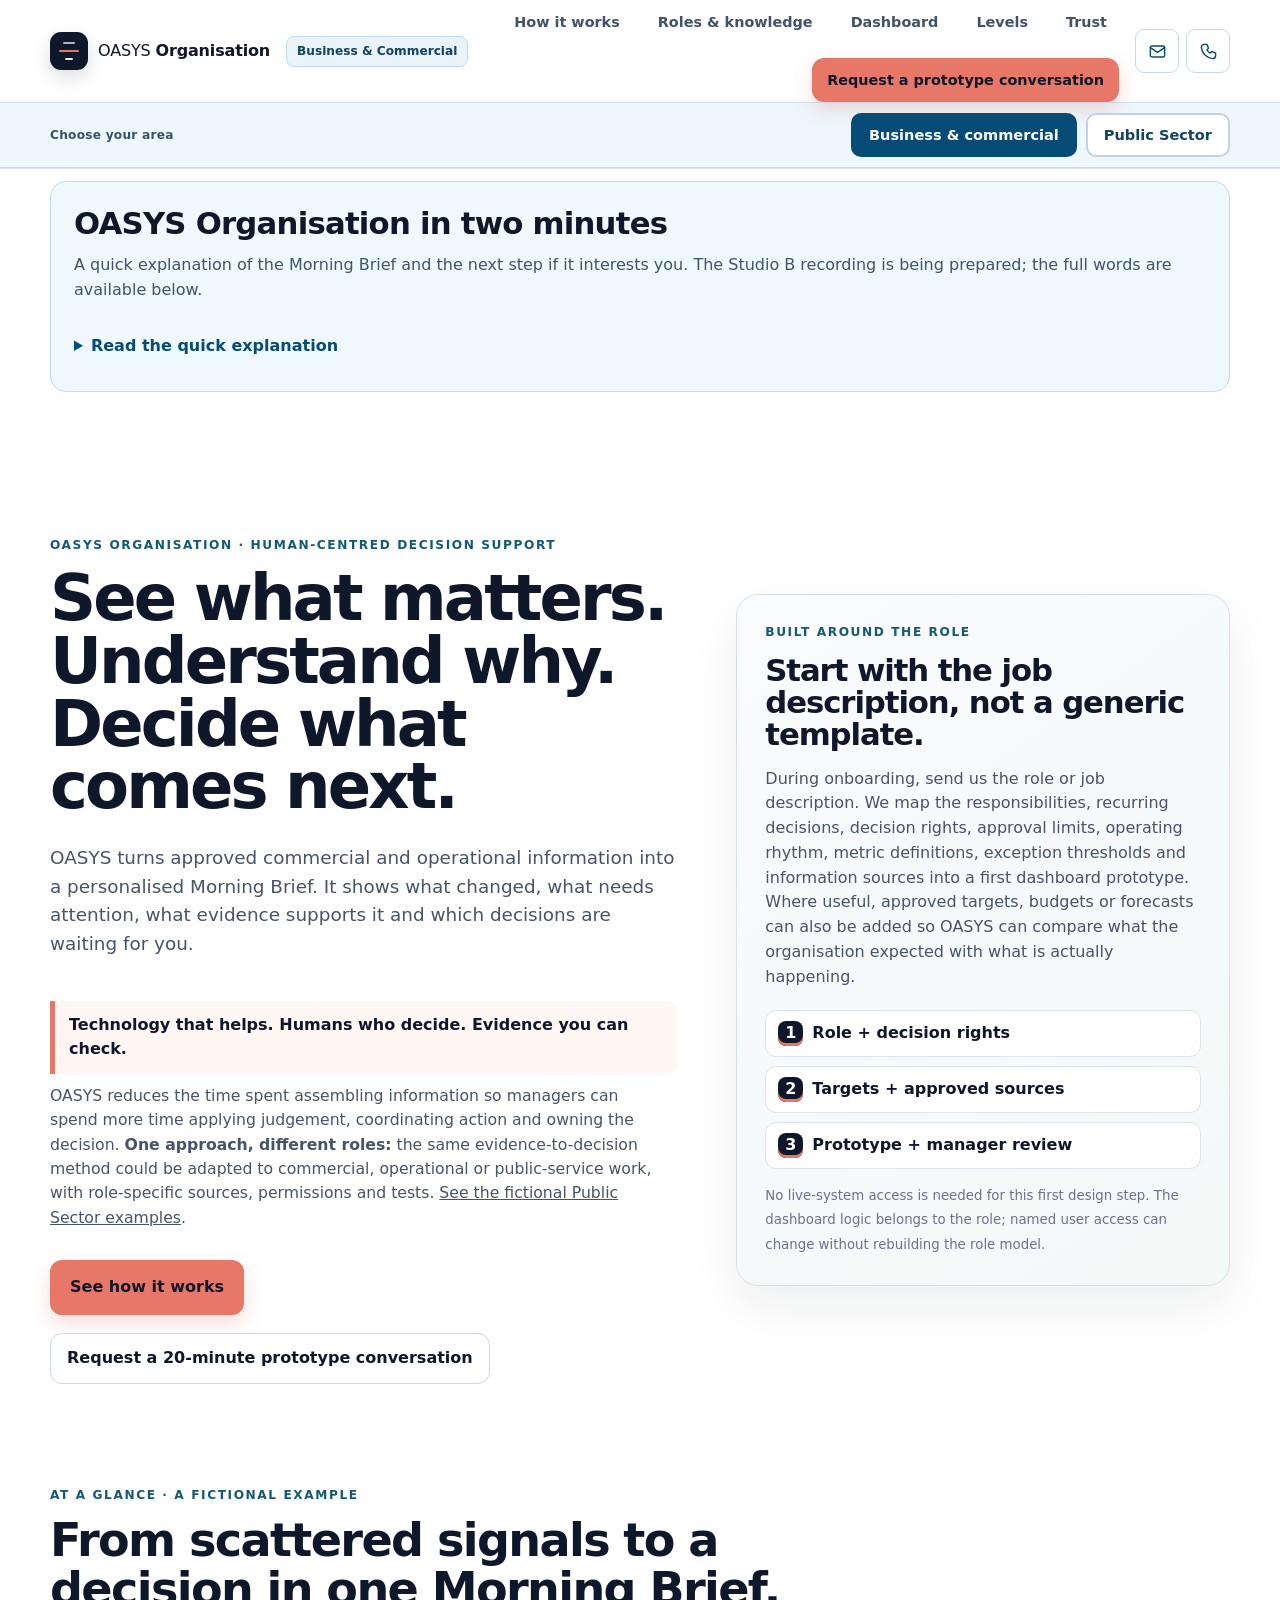
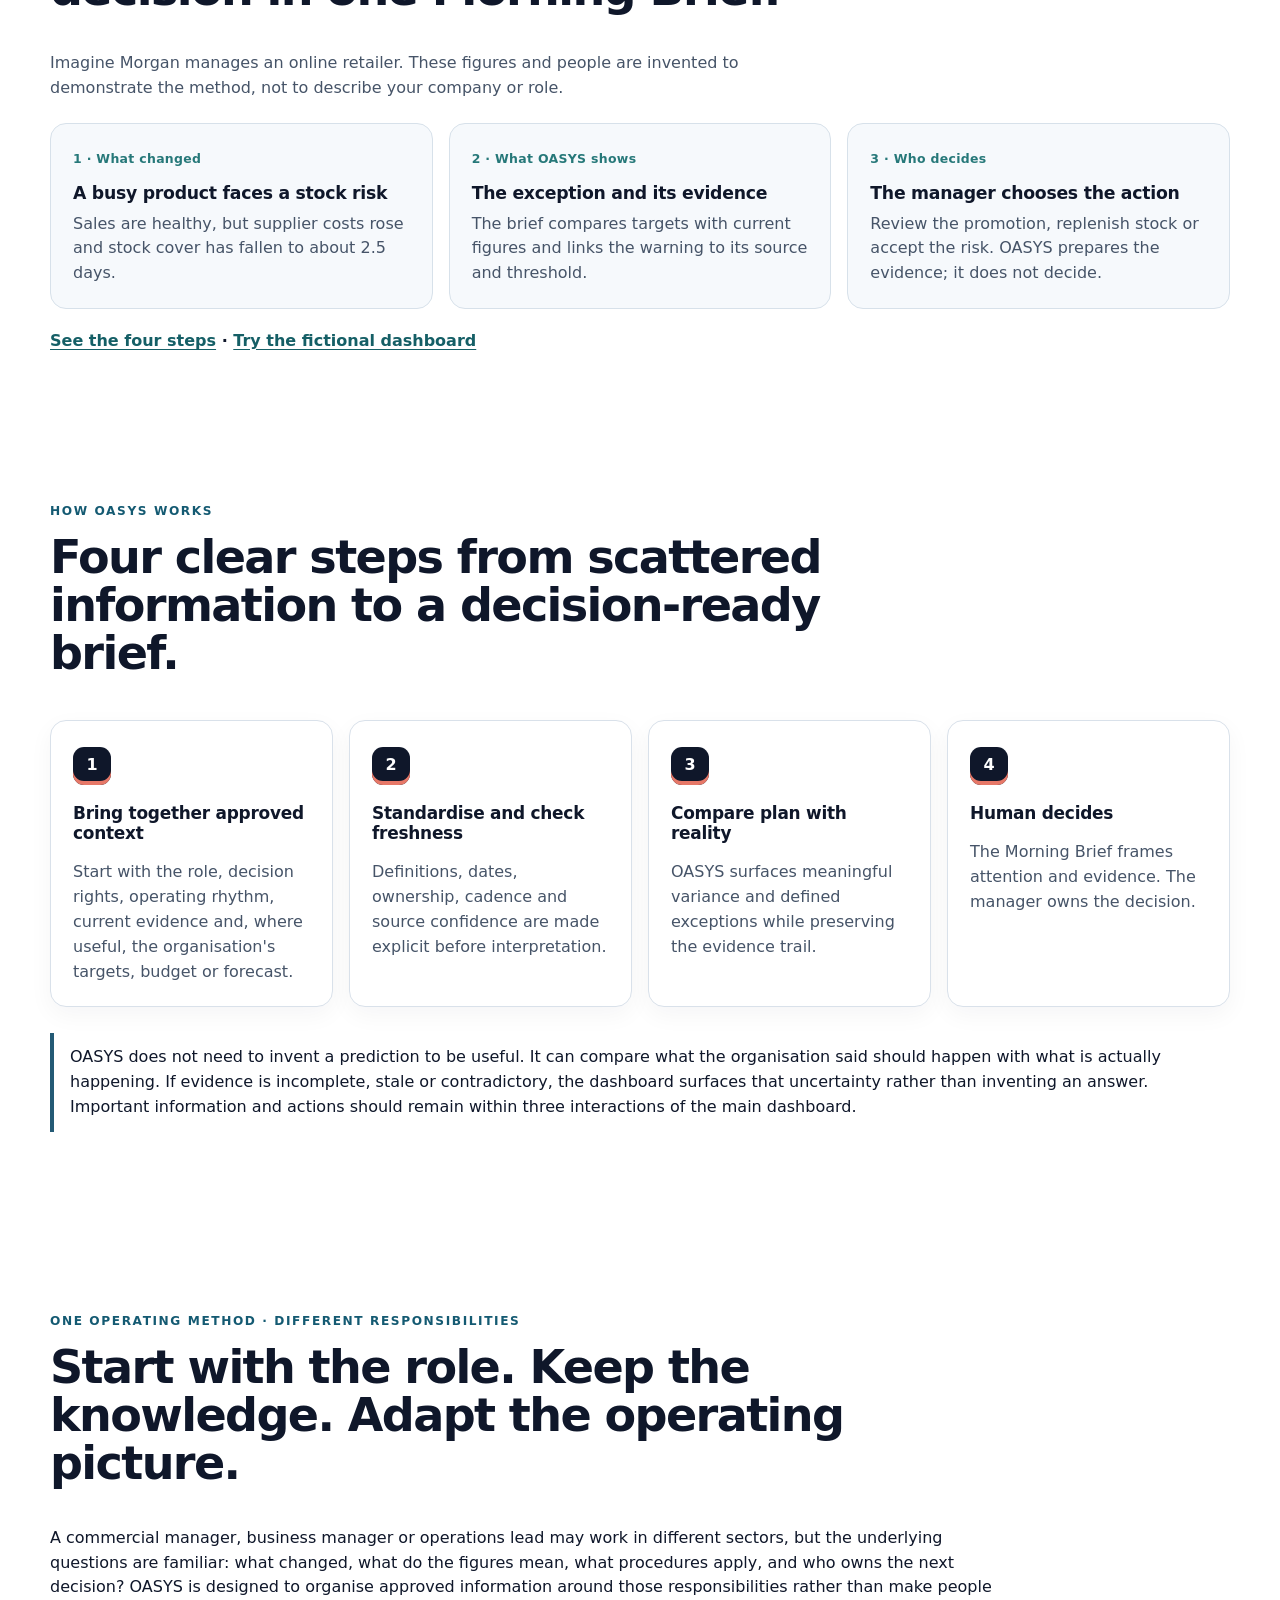
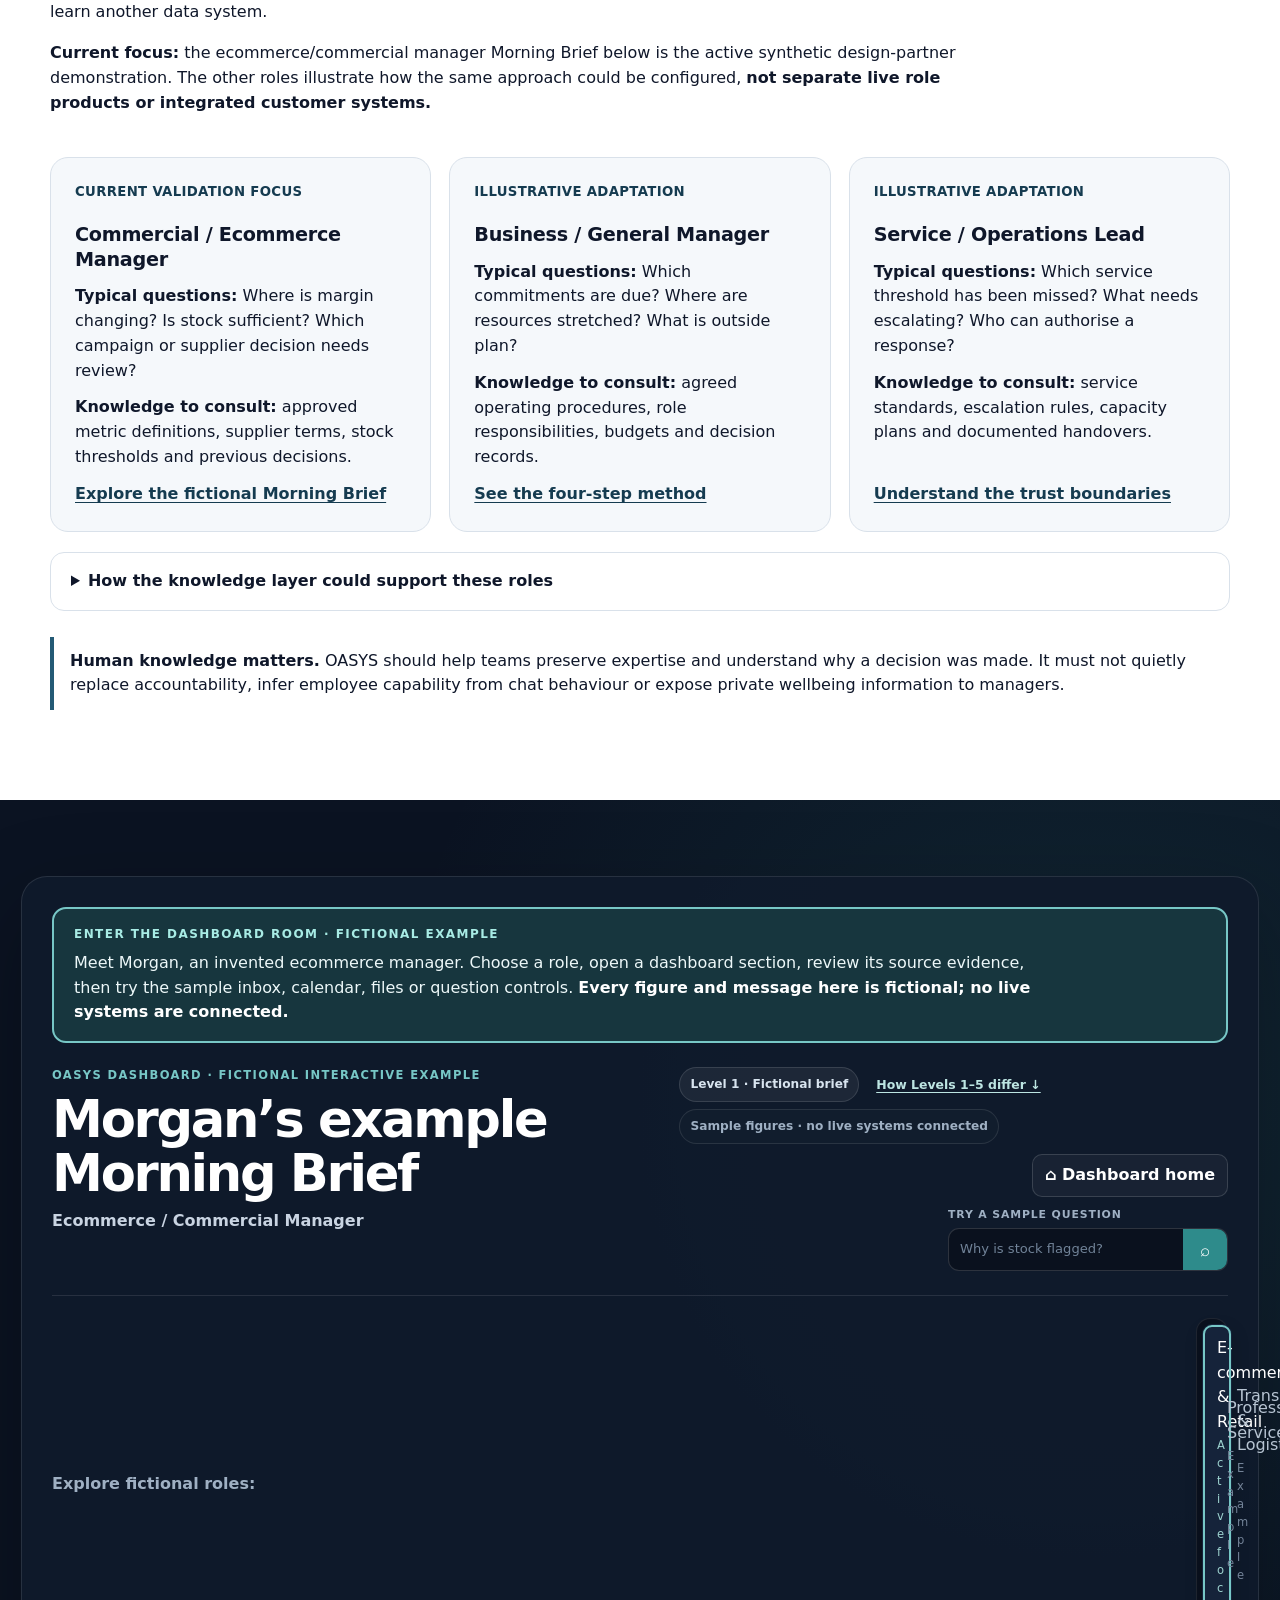
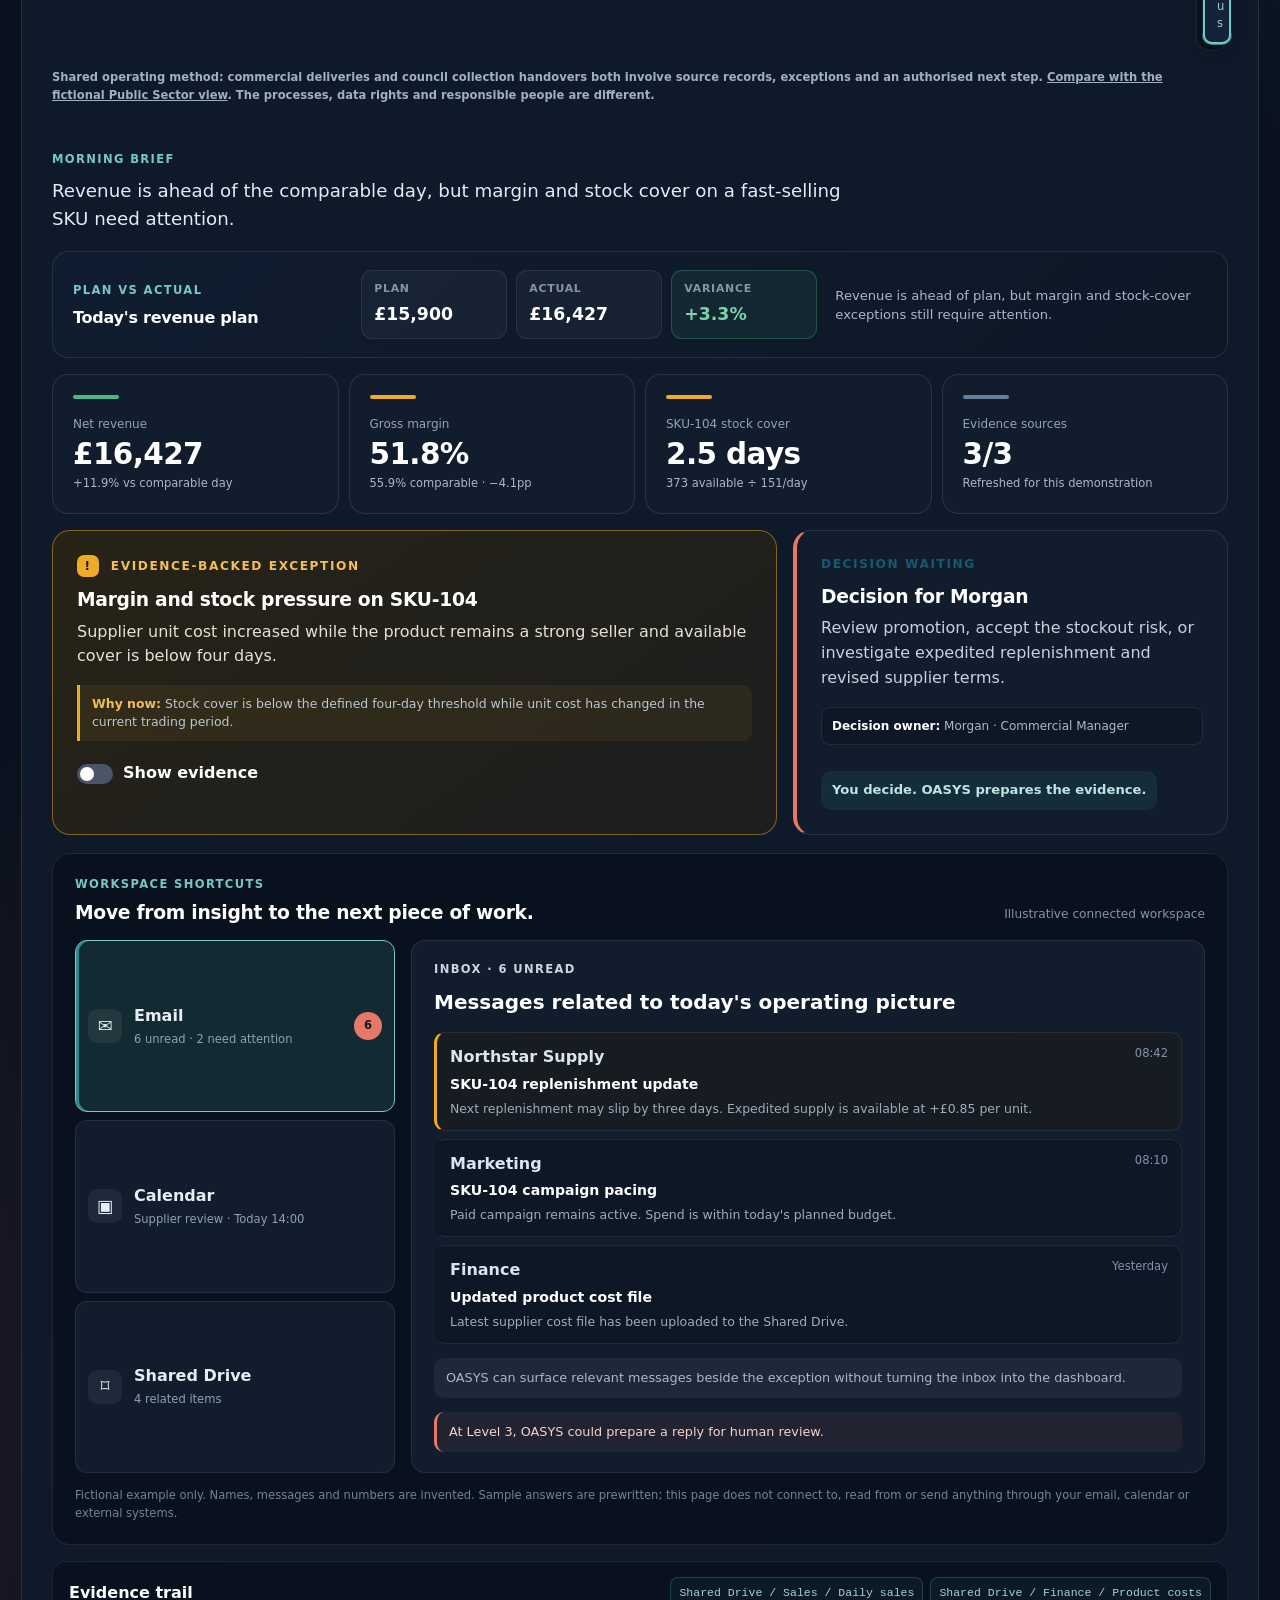
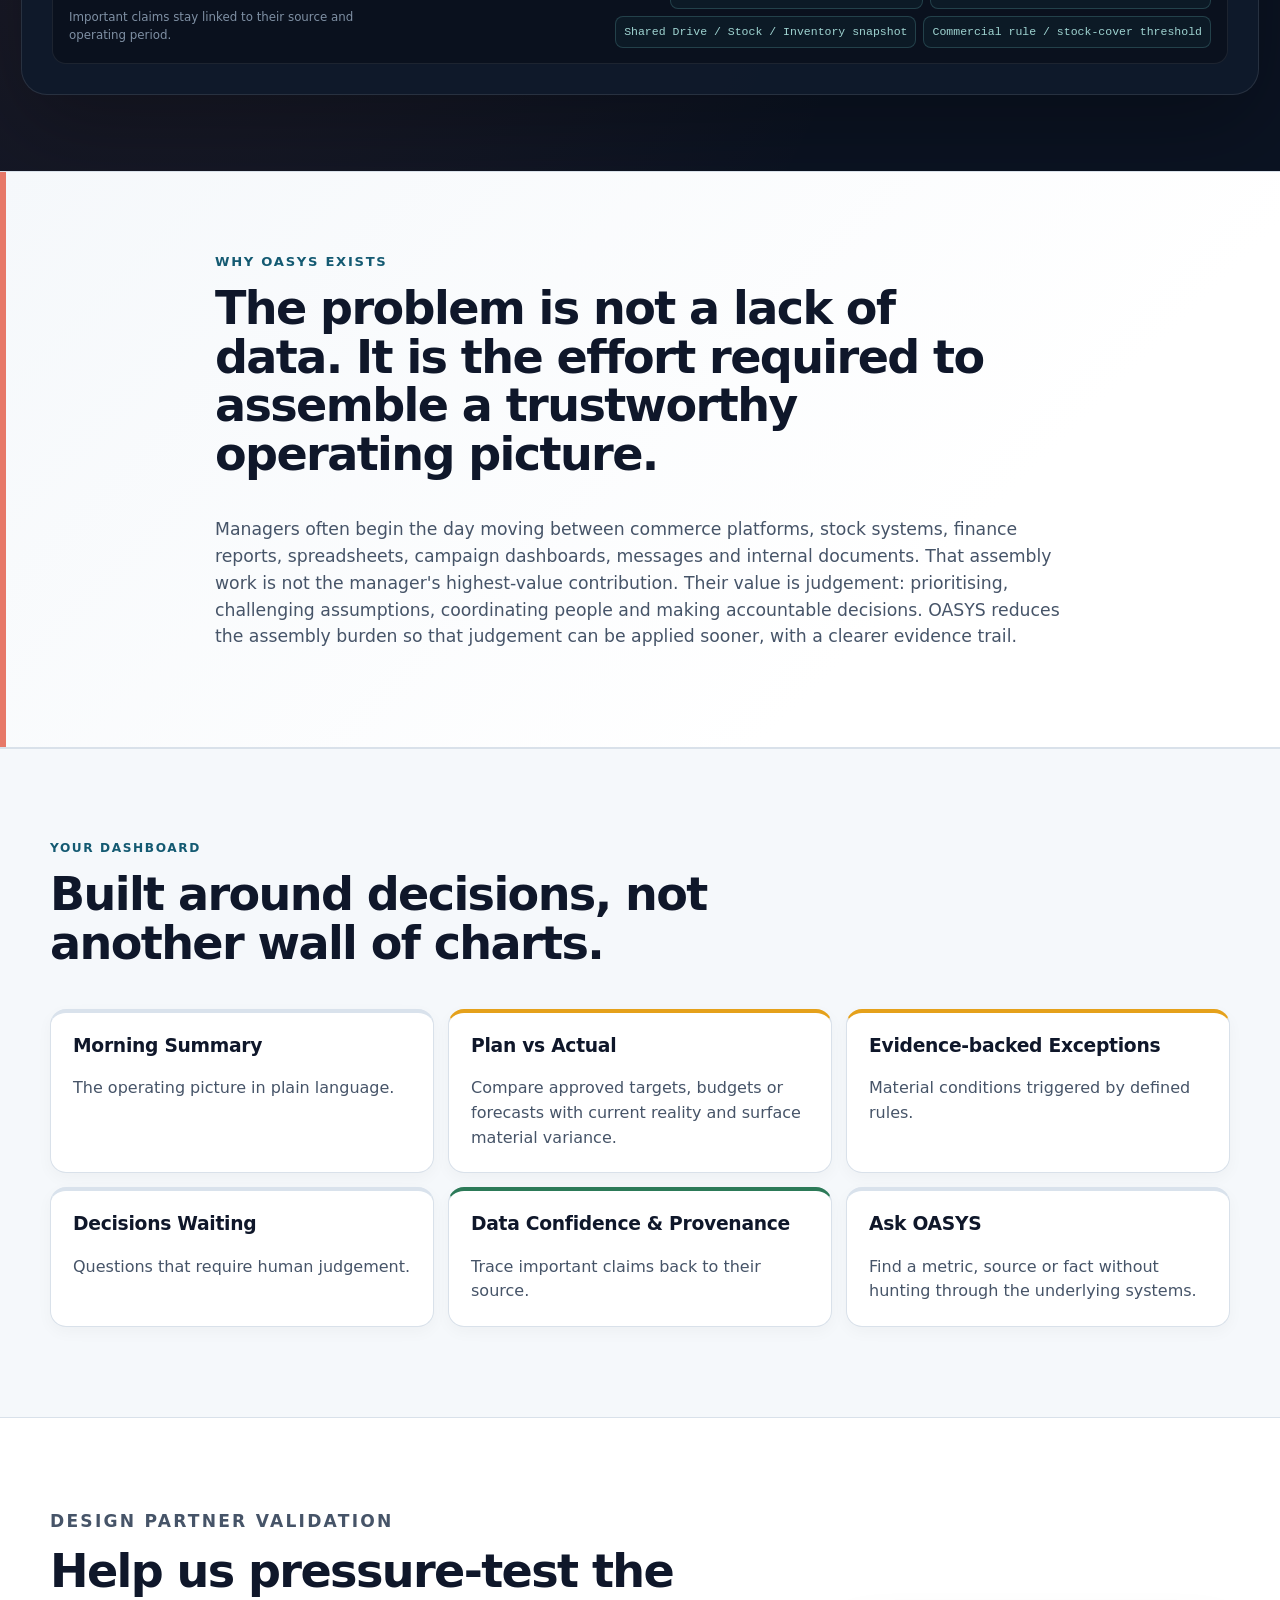
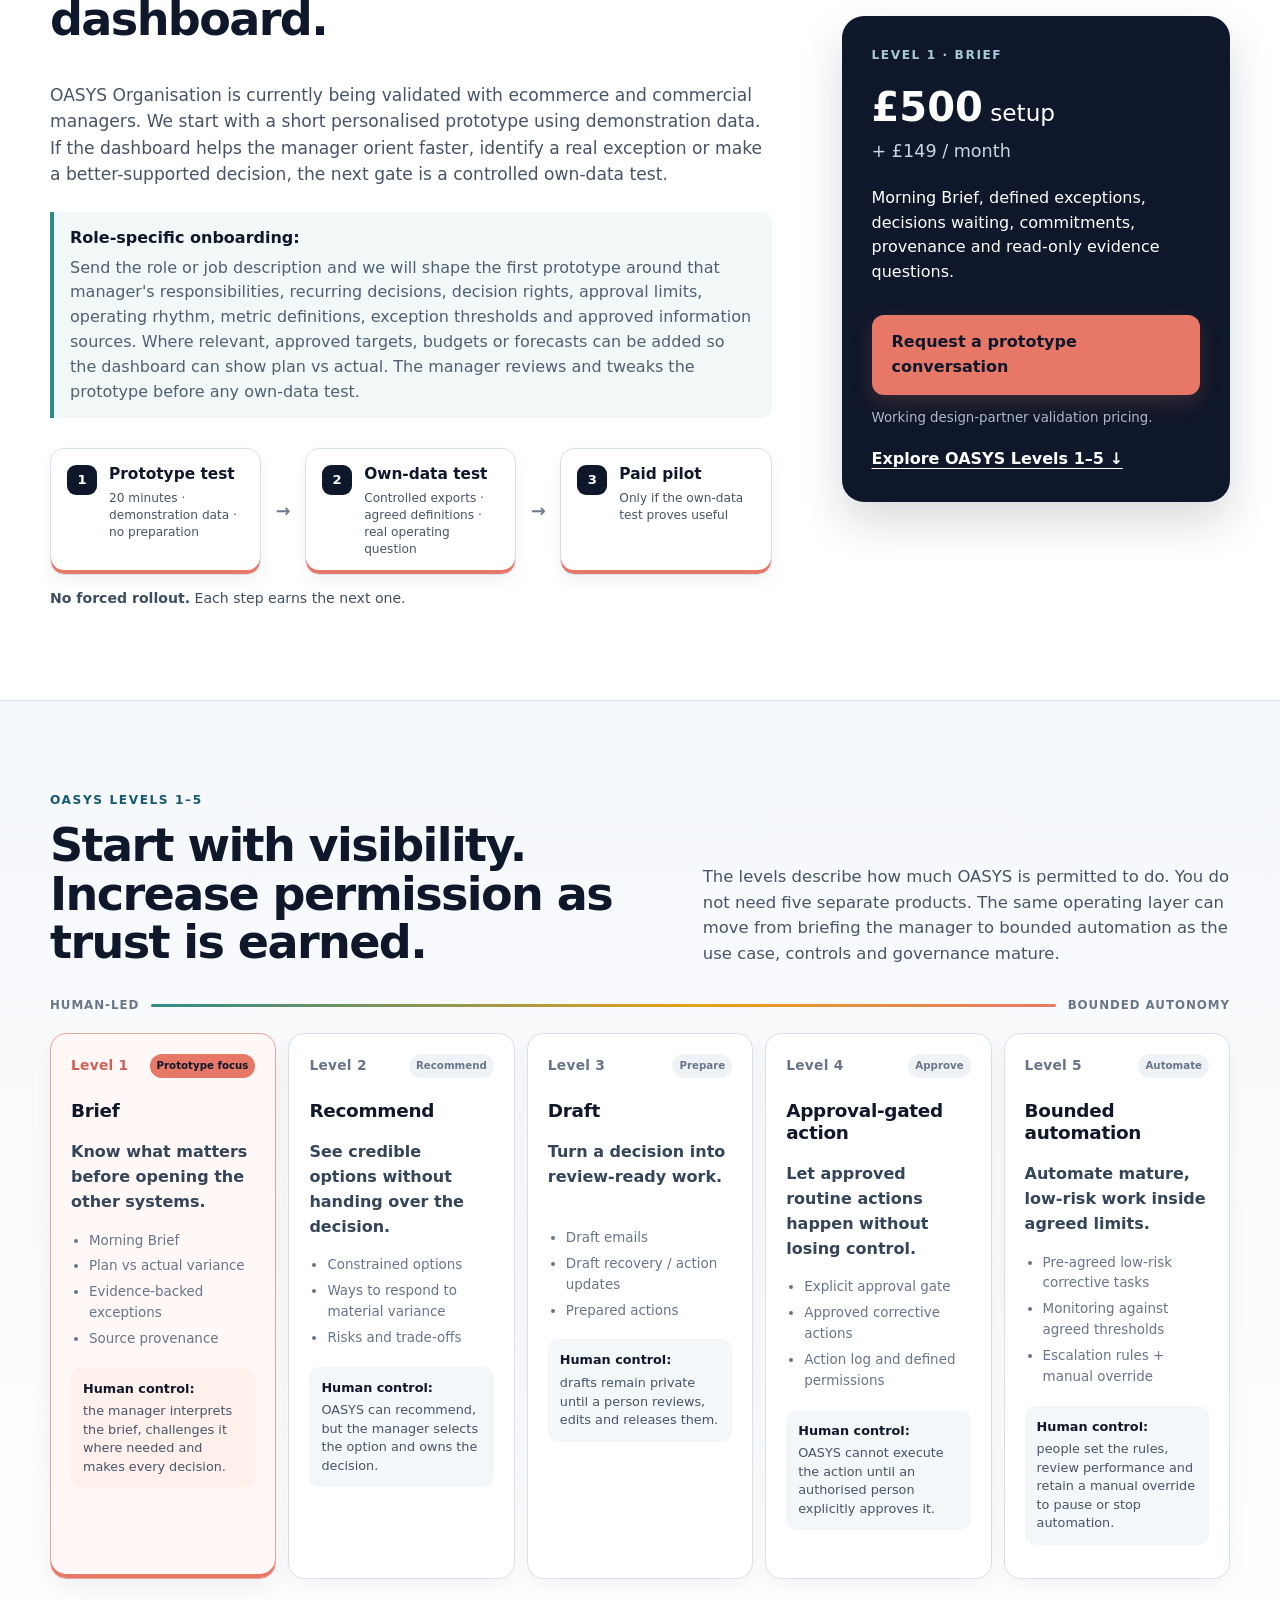
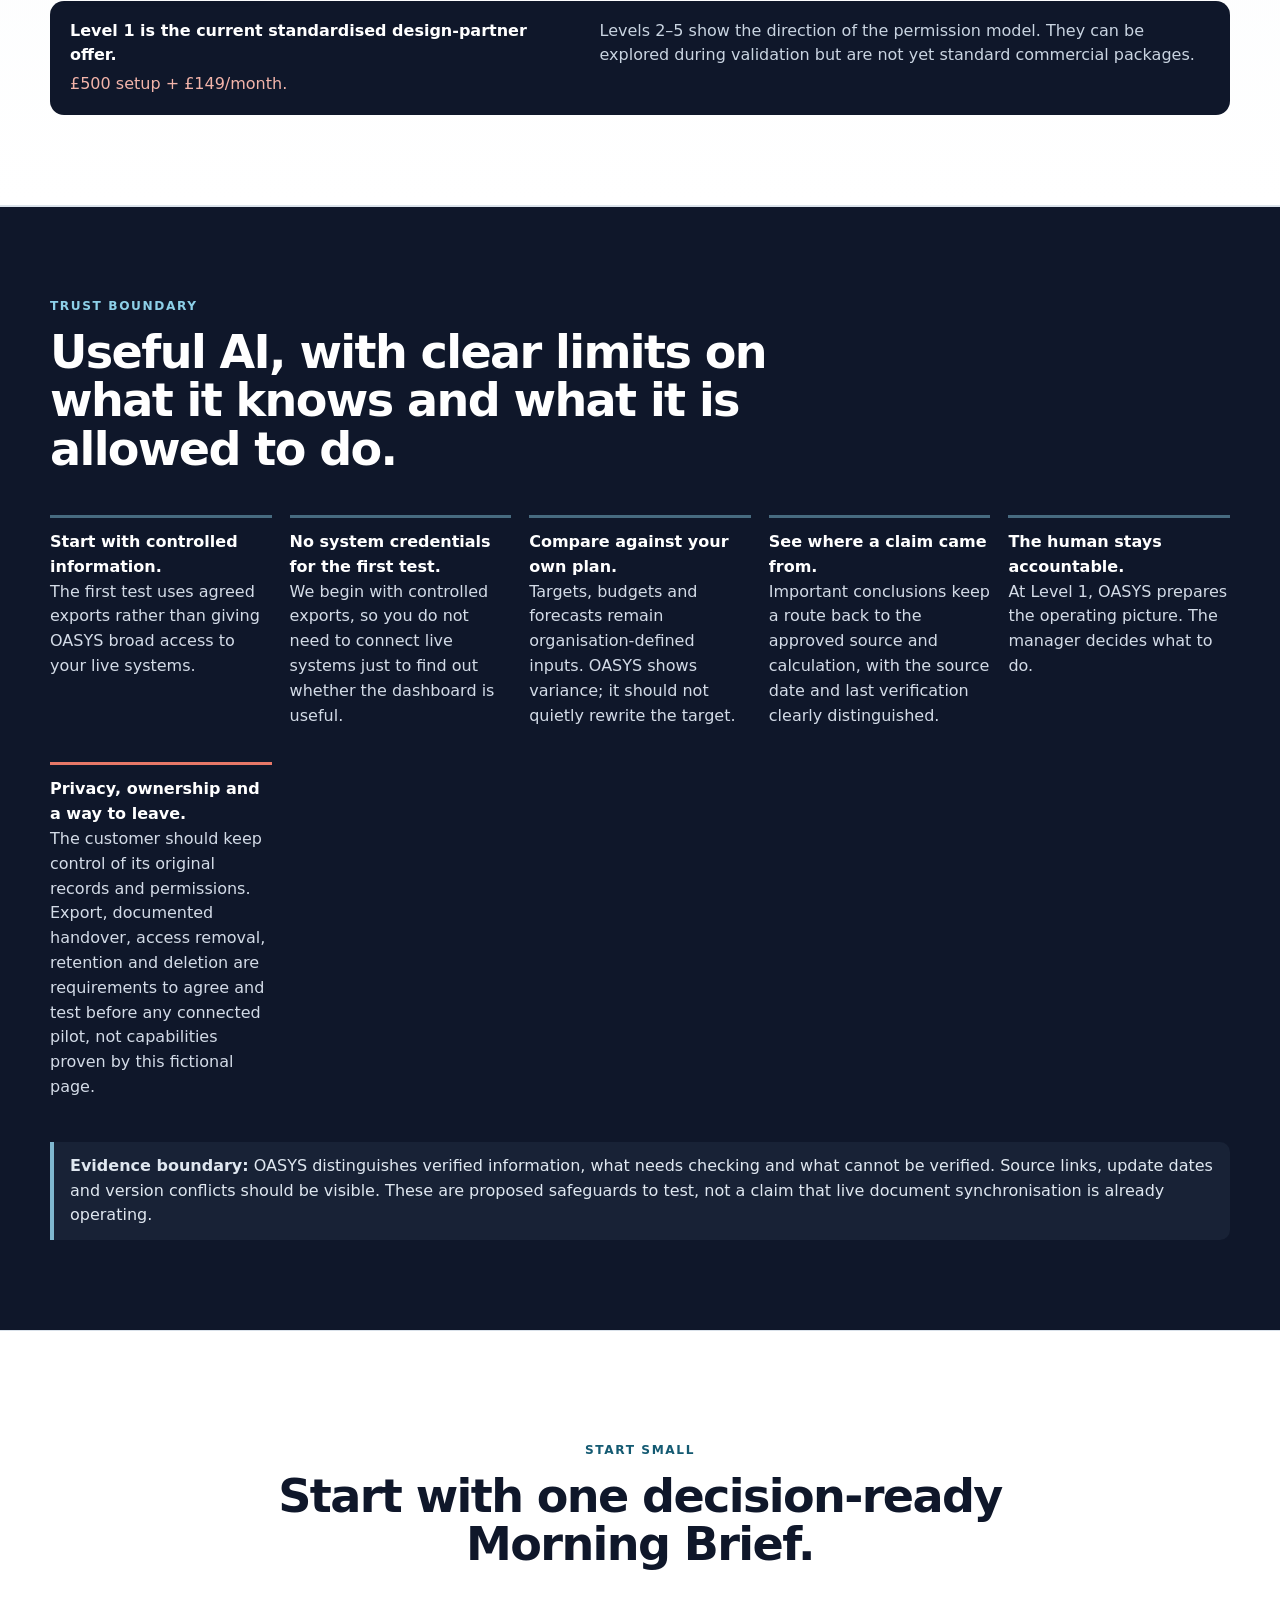
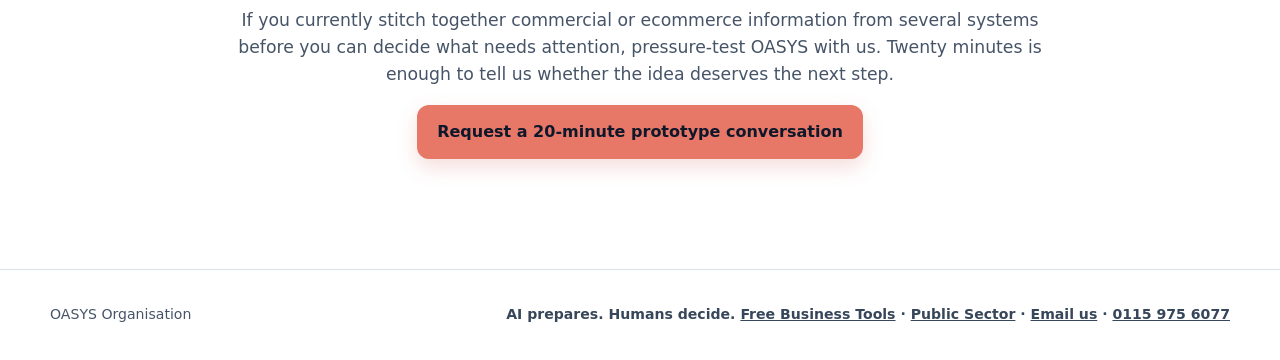
==== commit 9807e128: "Add review-gated Free Business Tools calculators and local text downloads" ====
--- a/index.html
+++ b/index.html
@@ -13,7 +13,7 @@
   <meta property="og:description" content="A role-specific Morning Brief grounded in approved information and human decisions. Explore the fictional ecommerce demo and possible role adaptations.">
   <meta name="twitter:card" content="summary">
   <meta name="theme-color" content="#0f172a">
-  <link rel="stylesheet" href="styles.css?v=20261024-nav2">
+  <link rel="stylesheet" href="styles.css?v=20261110-mobile-qa1">
   <link rel="stylesheet" href="/offering-nav.css?v=20261103-email-panel-1">
 </head>
 <body>
@@ -480,10 +480,10 @@
   <footer class="site-footer">
     <div class="shell footer-wrap">
       <span>OASYS Organisation</span>
-      <span>AI prepares. Humans decide. <a href="/public-sector/">Public Sector</a> · <a href="mailto:chad@oasys-cloud.com">Email us</a> · <a href="tel:+441159756077">0115 975 6077</a></span>
+      <span>AI prepares. Humans decide. <a href="/business-tools/">Free Business Tools</a> · <a href="/public-sector/">Public Sector</a> · <a href="mailto:chad@oasys-cloud.com">Email us</a> · <a href="tel:+441159756077">0115 975 6077</a></span>
     </div>
   </footer>
 
-  <script src="script.js?v=20261019-2"></script>
+  <script src="script.js?v=20261110-demo-qa1"></script>
 </body>
 </html>
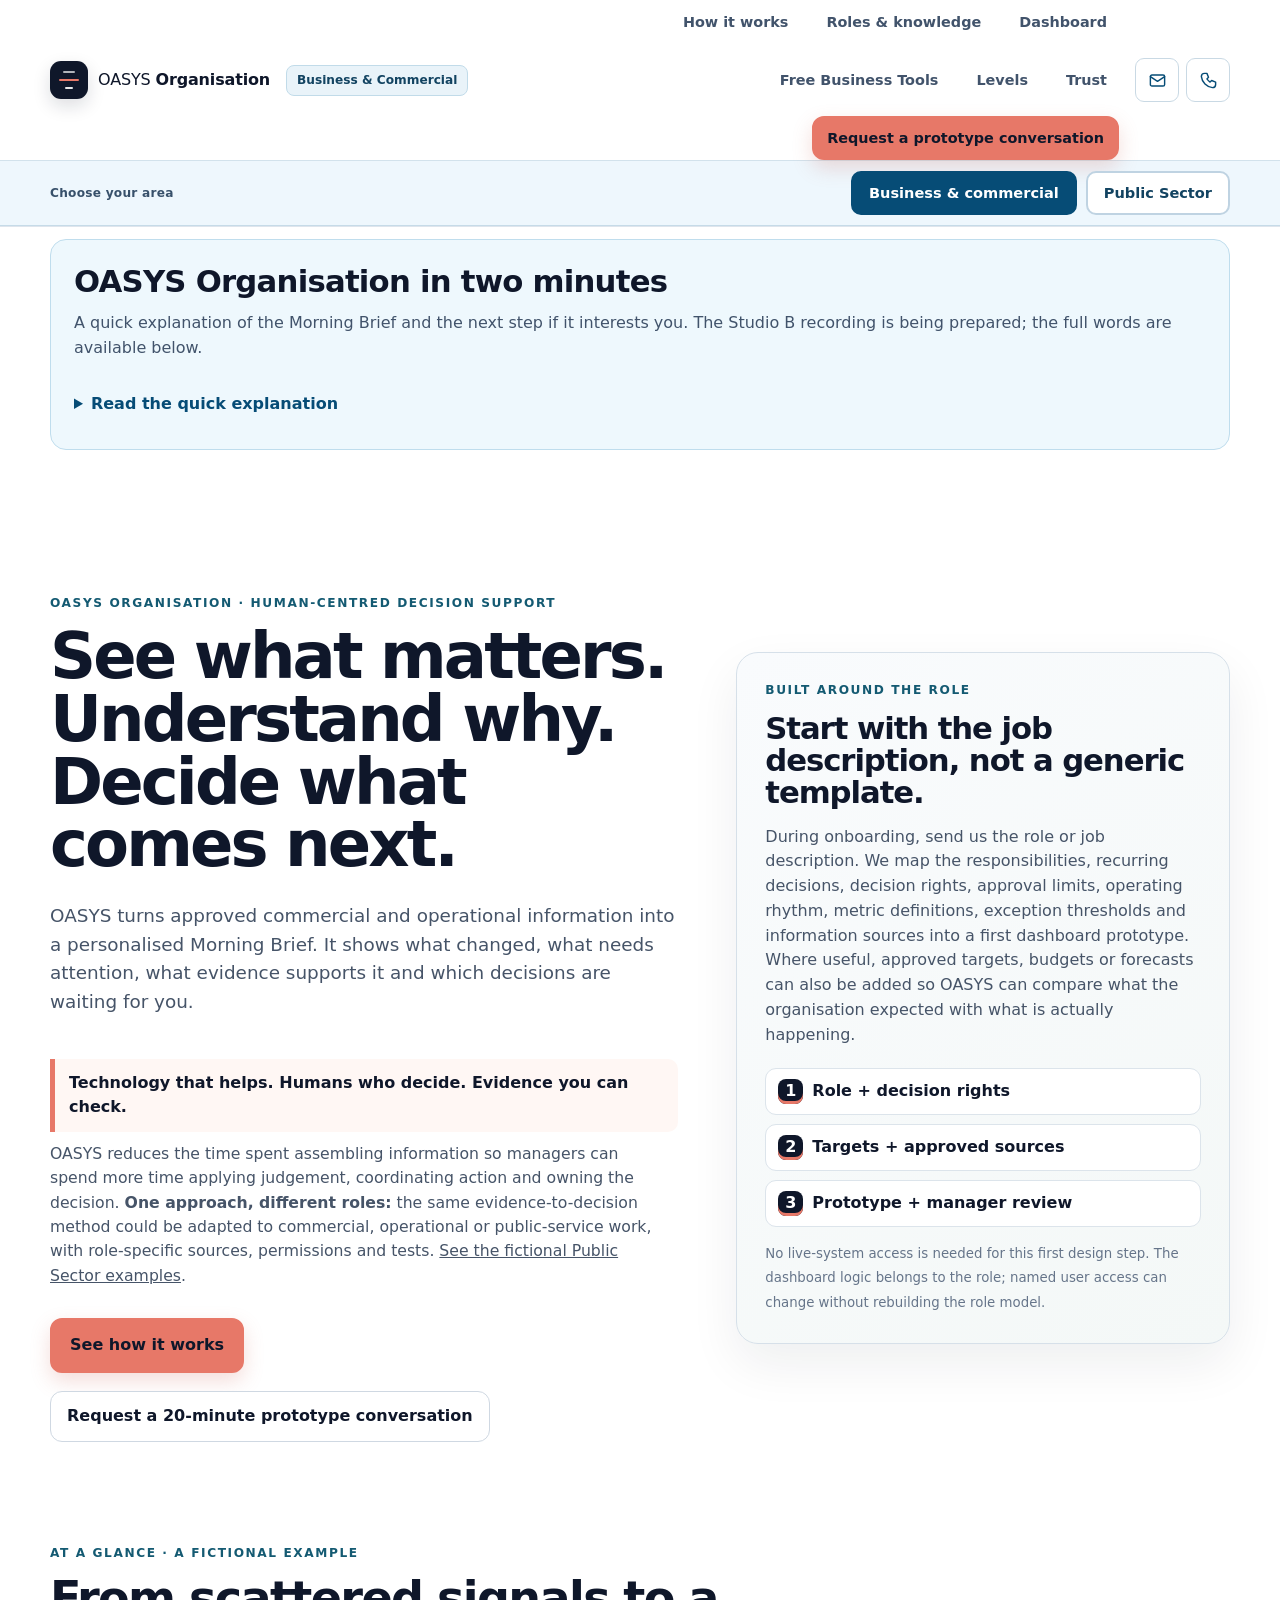
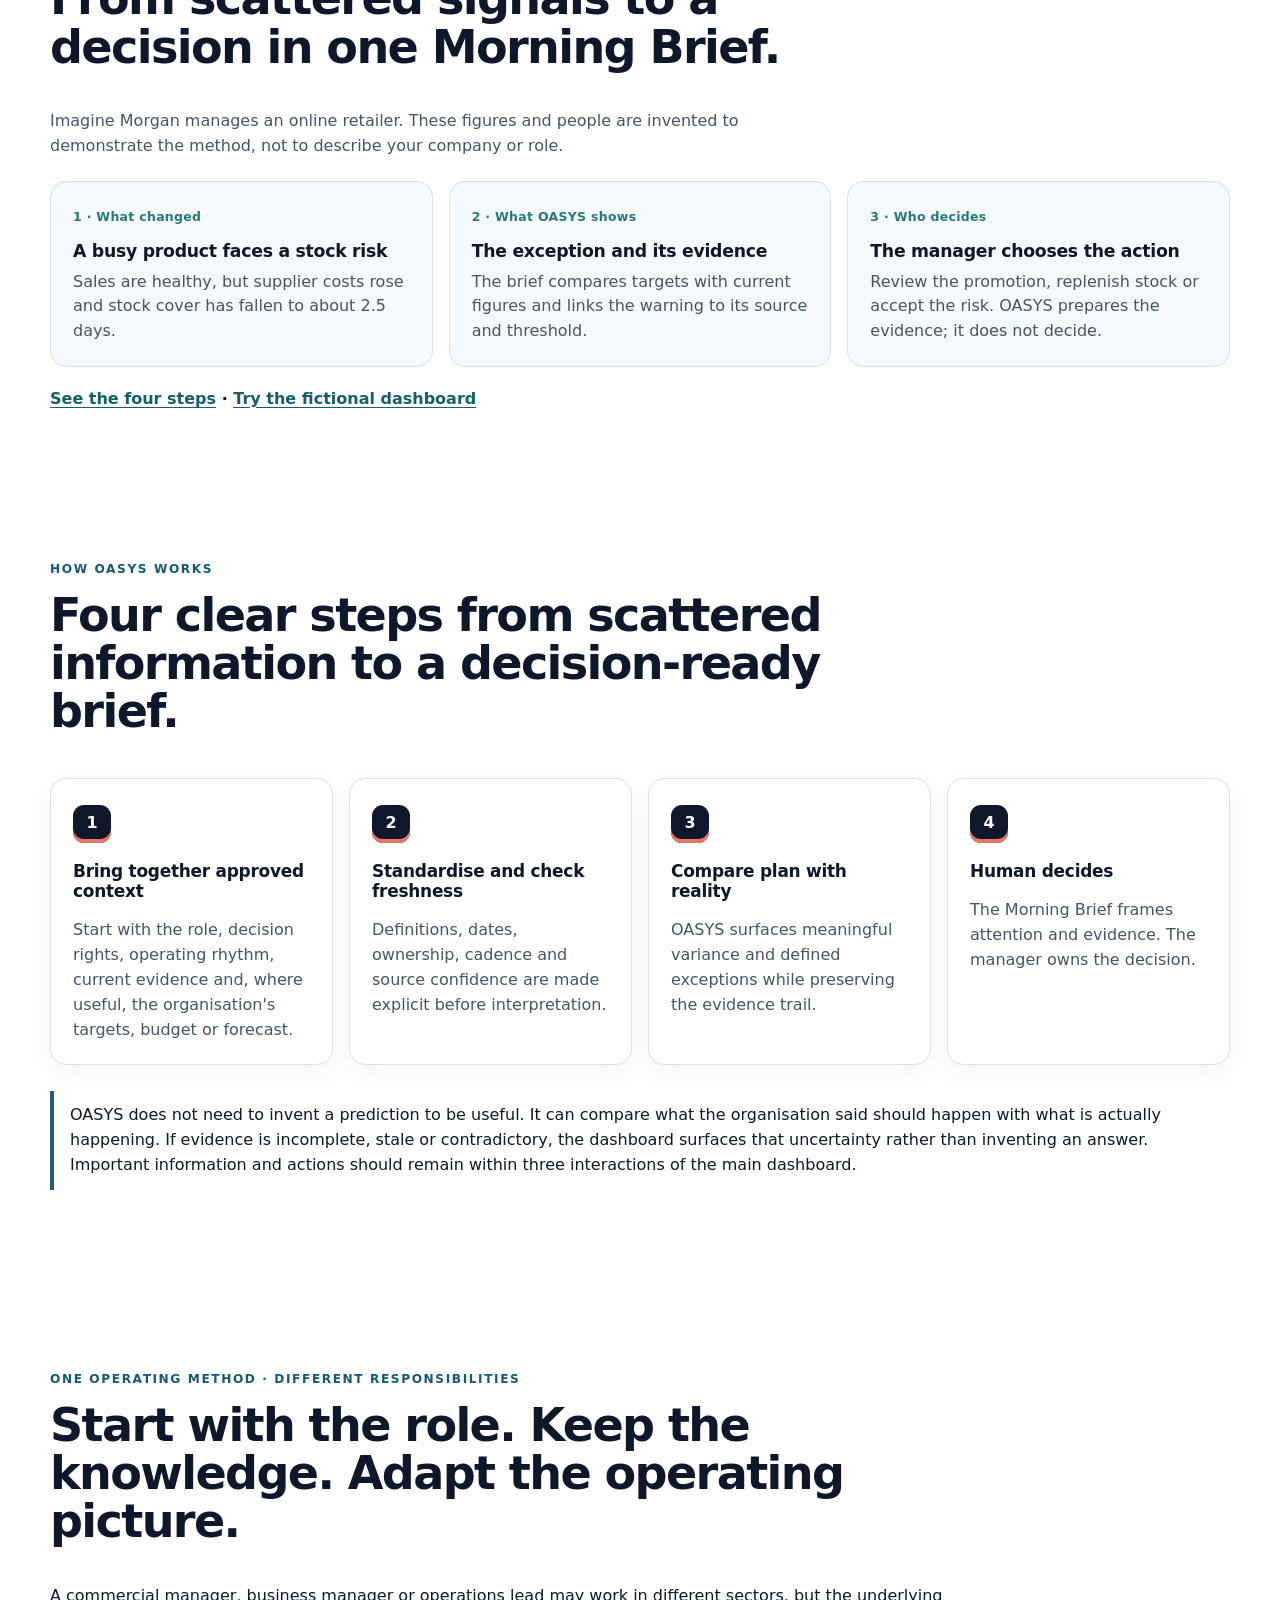
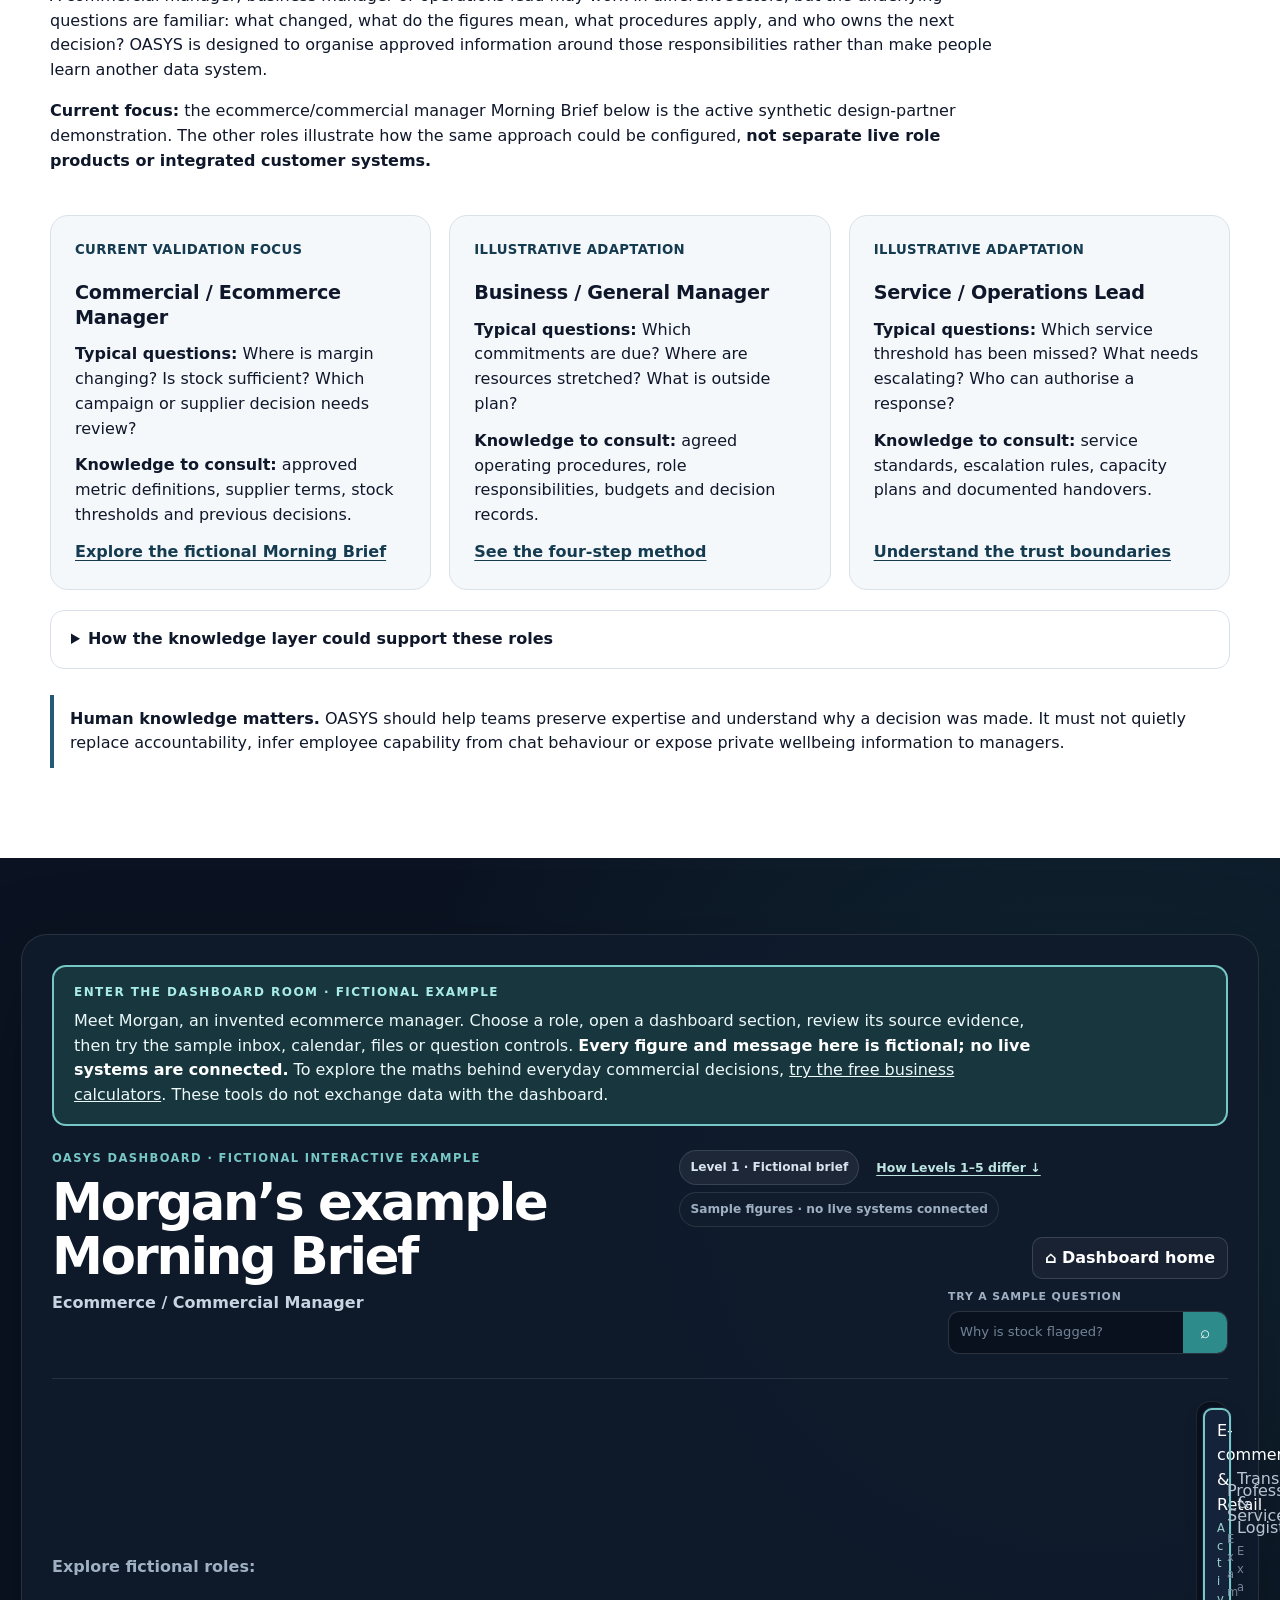
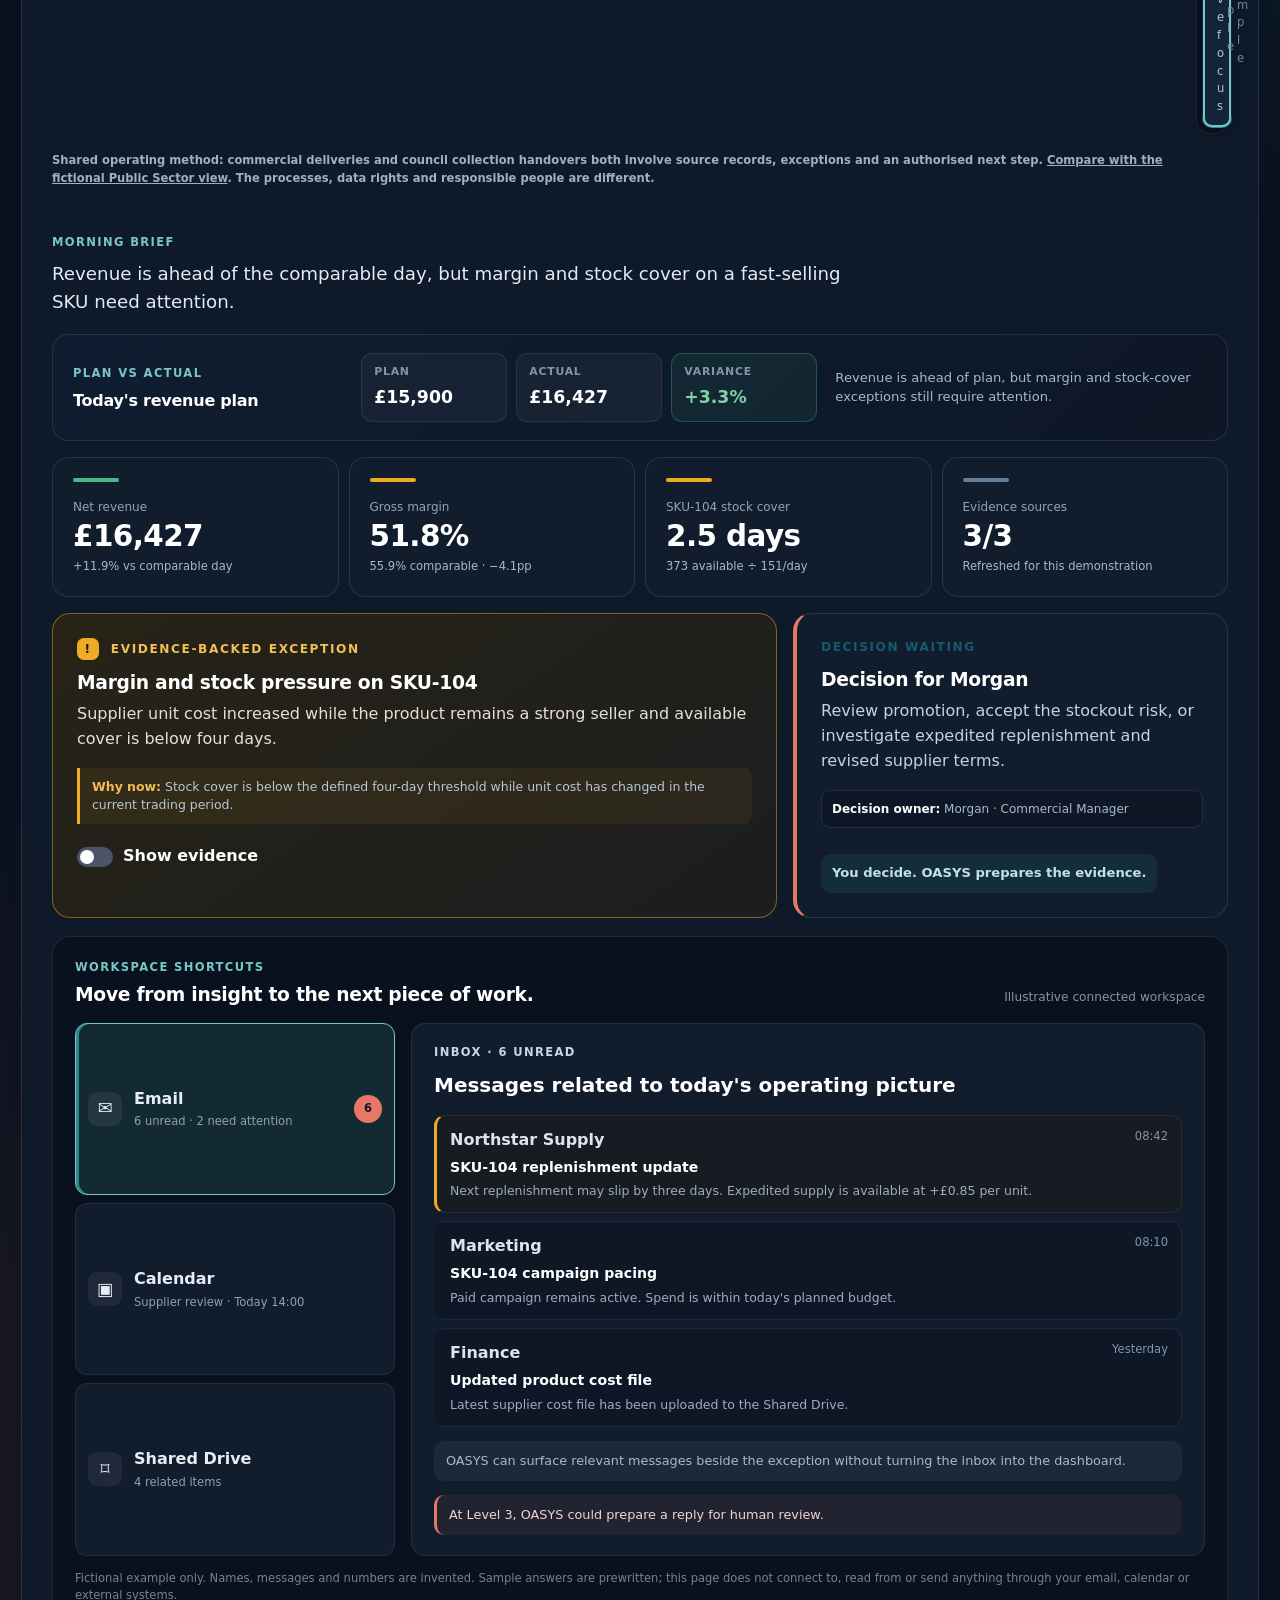
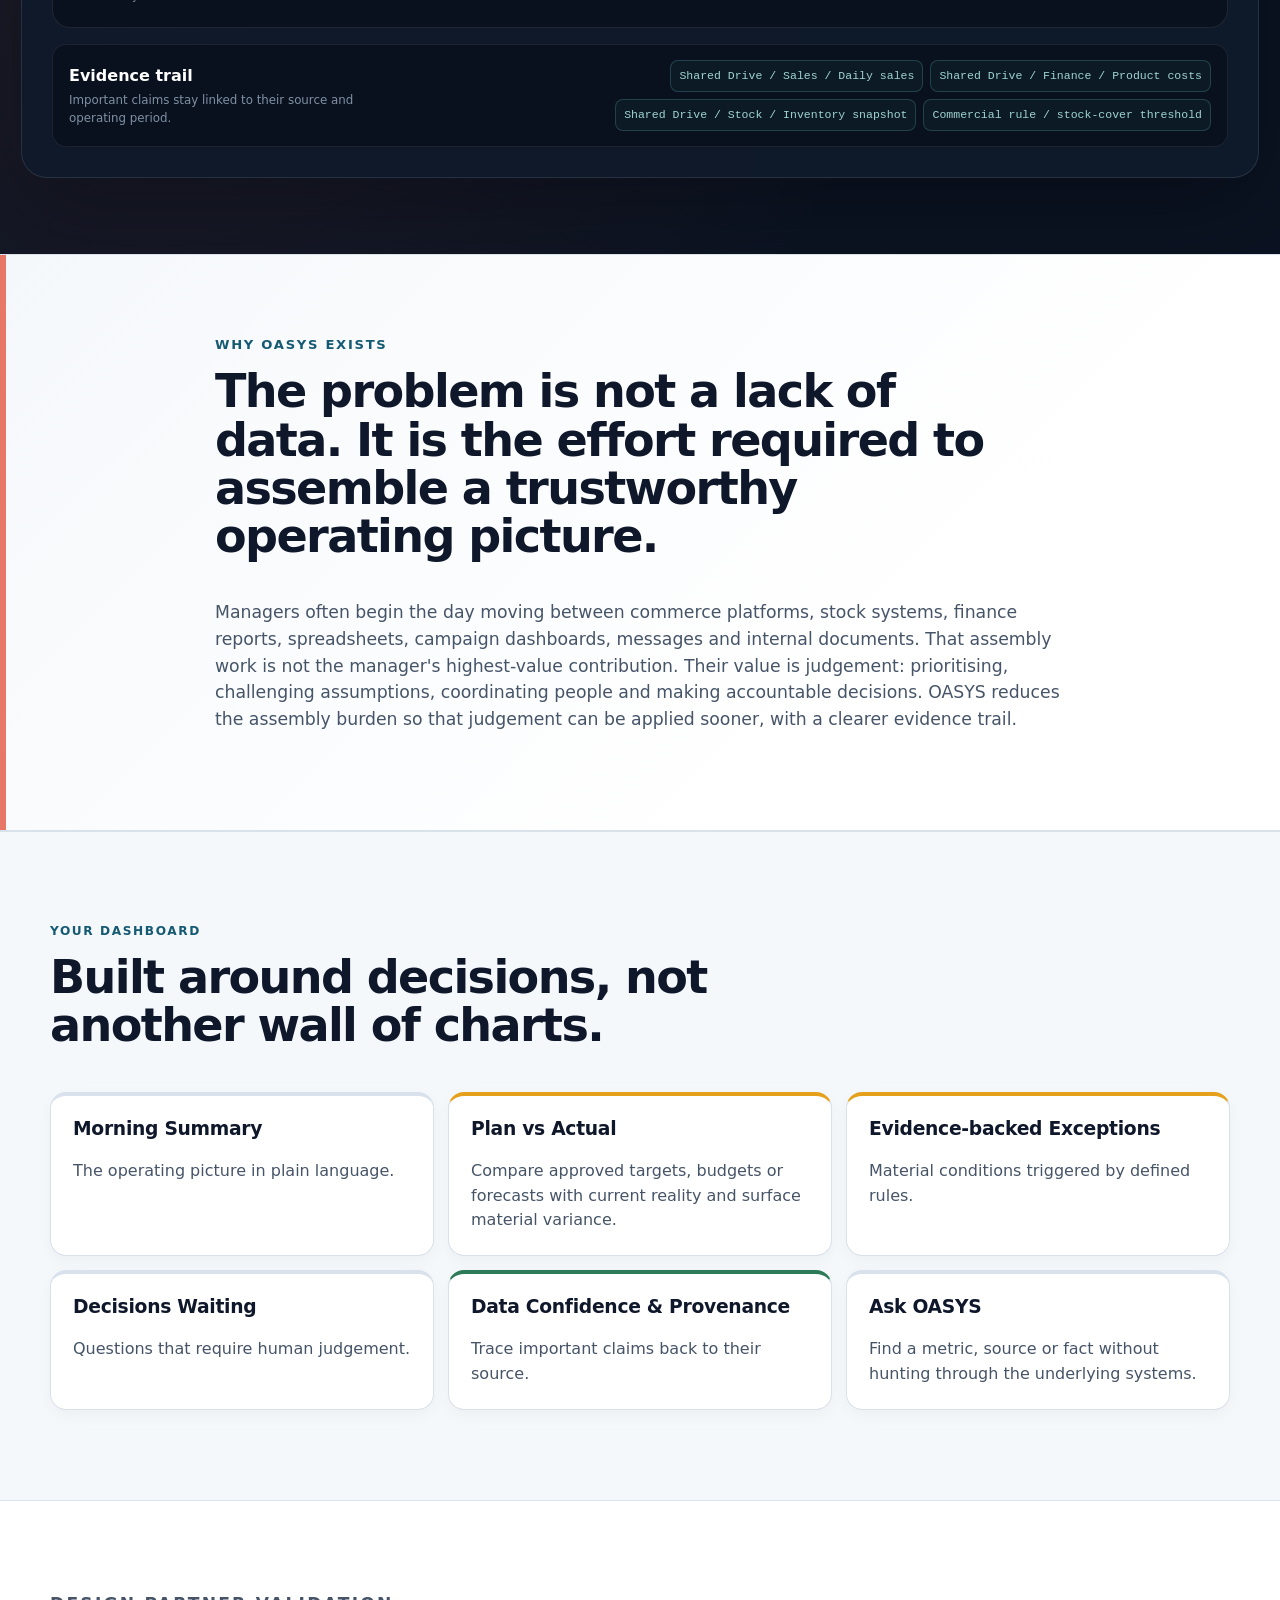
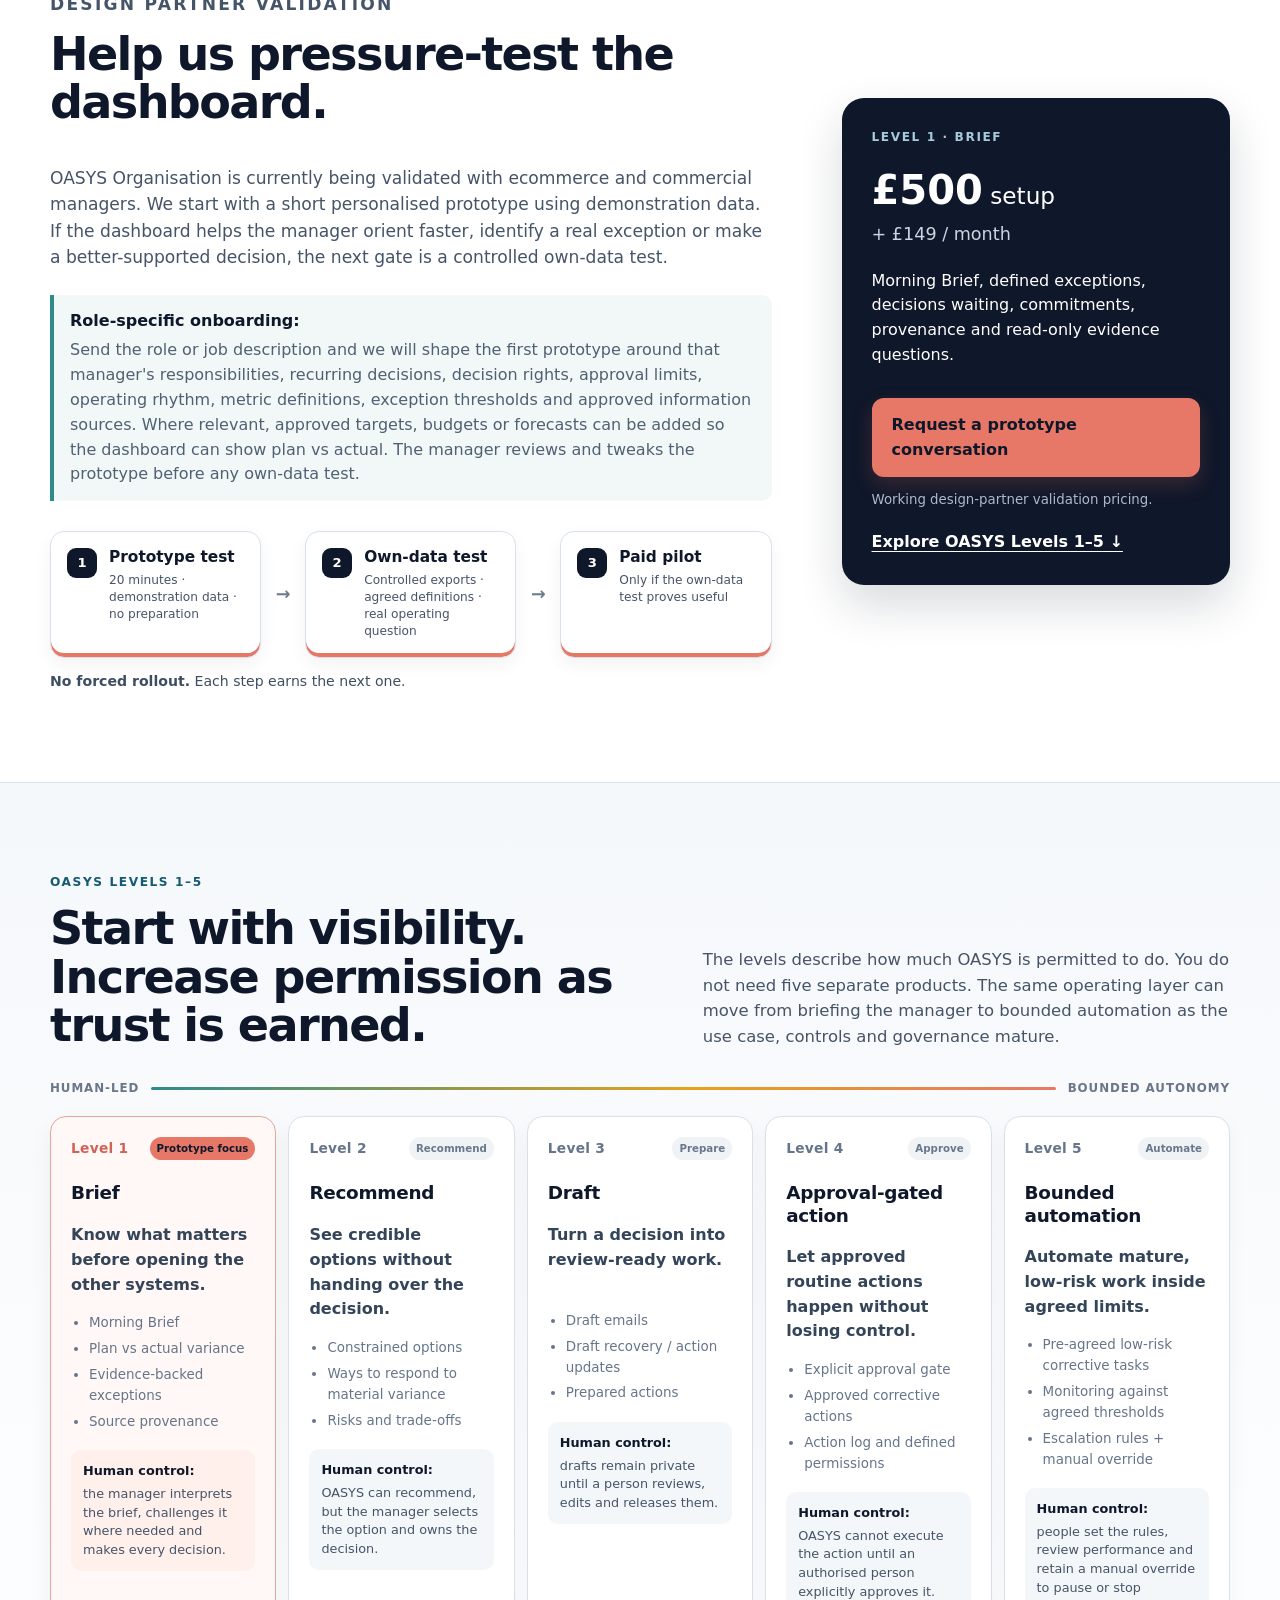
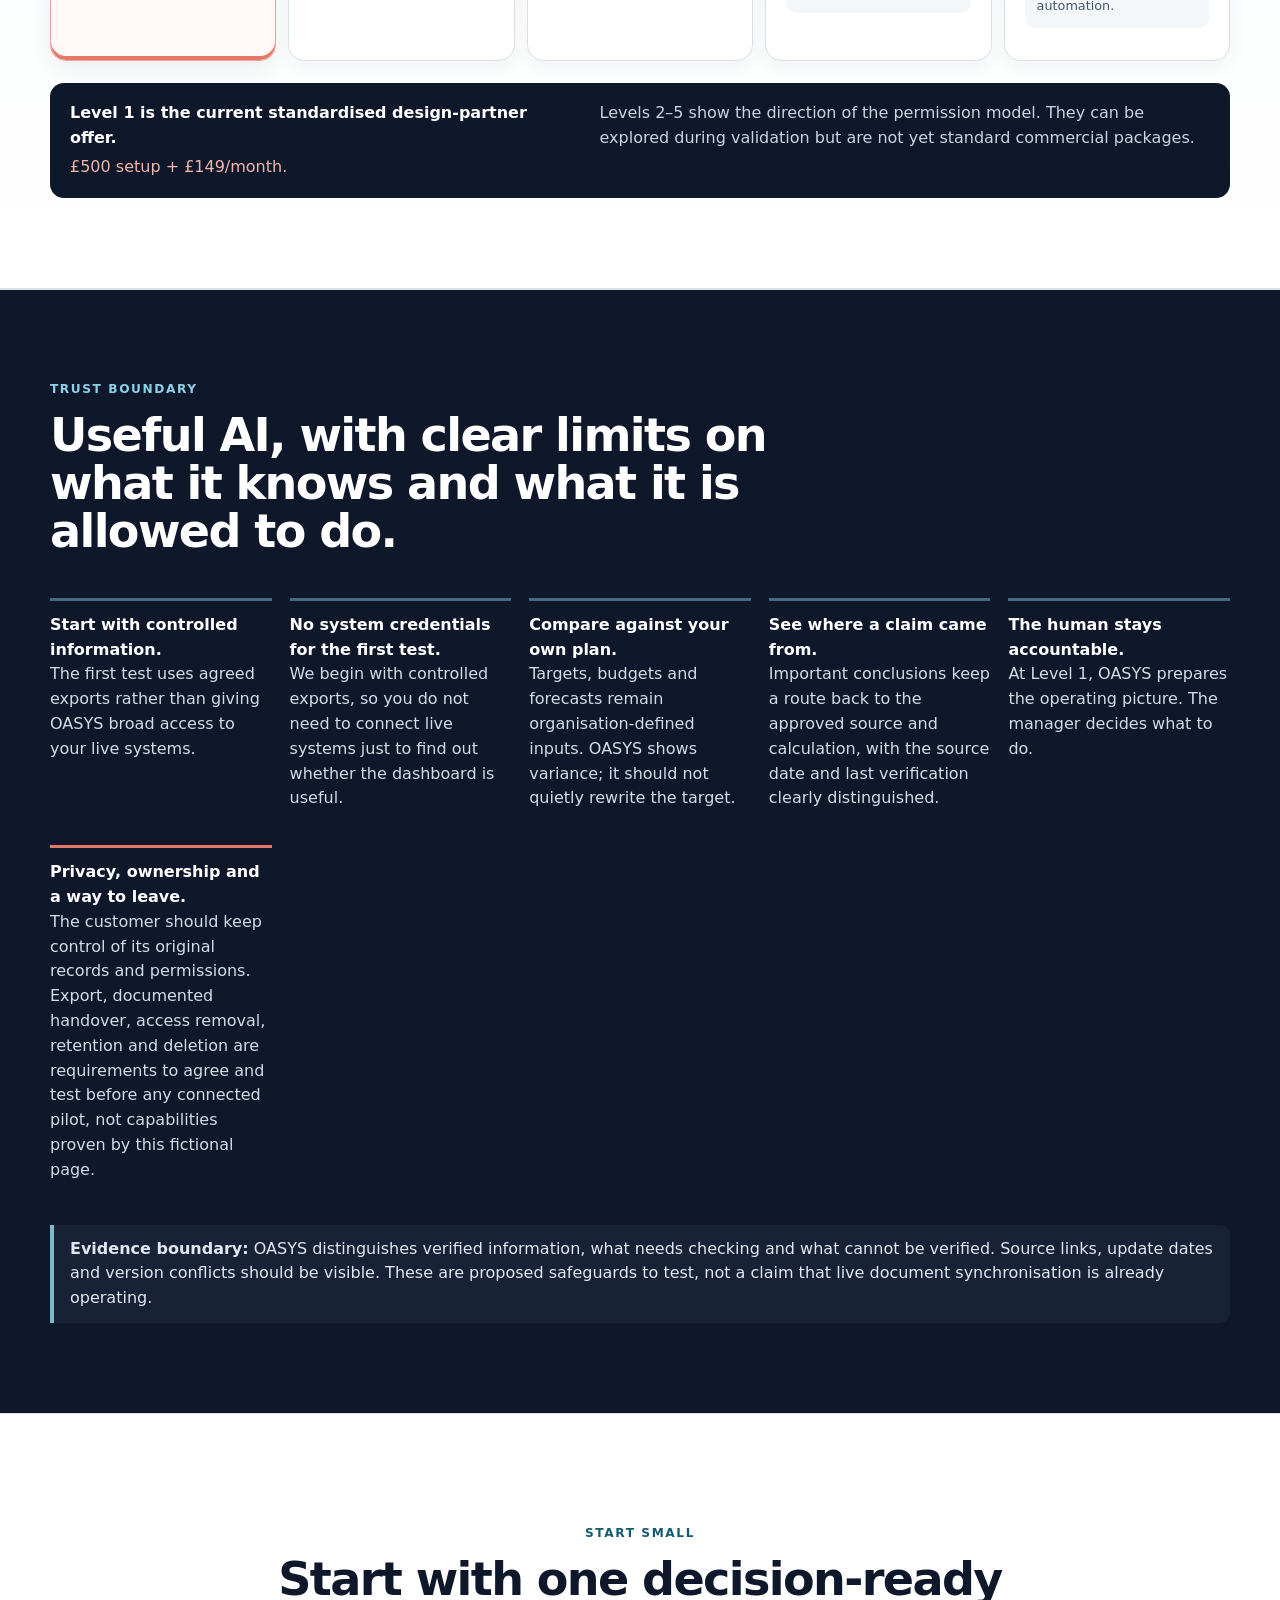
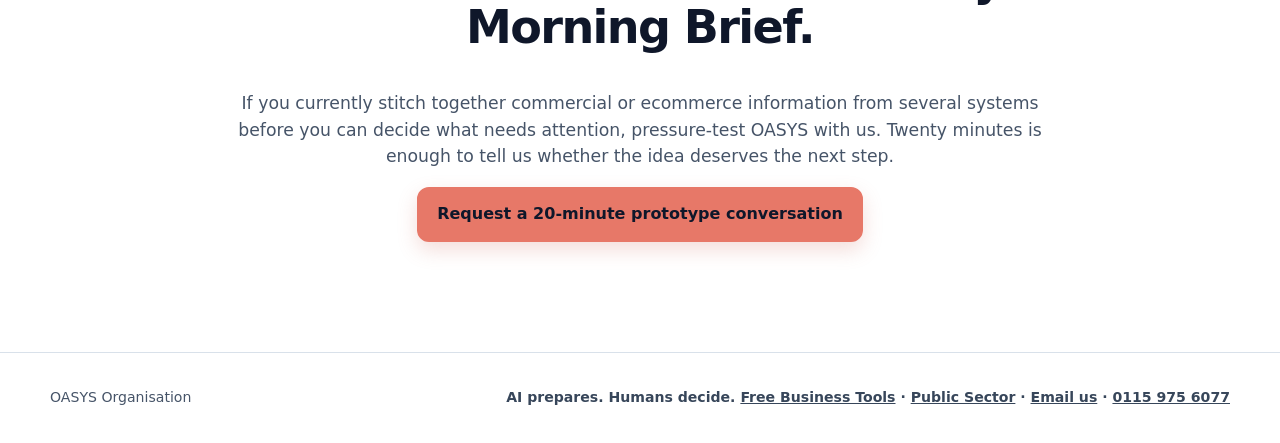
==== commit c2082373: "Connect Organisation dashboard and free tools navigation" ====
--- a/index.html
+++ b/index.html
@@ -30,6 +30,7 @@
         <a href="#how">How it works</a>
         <a href="#role-knowledge">Roles &amp; knowledge</a>
         <a href="#demo">Dashboard</a>
+        <a href="/business-tools/">Free Business Tools</a>
         <a href="#levels">Levels</a>
         <a href="#trust">Trust</a>
         <a class="button button-small" href="mailto:chad@oasys-cloud.com?subject=OASYS%20prototype%20test">Request a prototype conversation</a>
@@ -160,7 +161,7 @@
       <div class="demo-shell">
         <div class="demo-guide" aria-label="About this interactive example">
           <strong>ENTER THE DASHBOARD ROOM · FICTIONAL EXAMPLE</strong>
-          <p>Meet Morgan, an invented ecommerce manager. Choose a role, open a dashboard section, review its source evidence, then try the sample inbox, calendar, files or question controls. <b>Every figure and message here is fictional; no live systems are connected.</b></p>
+          <p>Meet Morgan, an invented ecommerce manager. Choose a role, open a dashboard section, review its source evidence, then try the sample inbox, calendar, files or question controls. <b>Every figure and message here is fictional; no live systems are connected.</b> To explore the maths behind everyday commercial decisions, <a href="/business-tools/">try the free business calculators</a>. These tools do not exchange data with the dashboard.</p>
         </div>
         <div class="demo-header">
           <div>
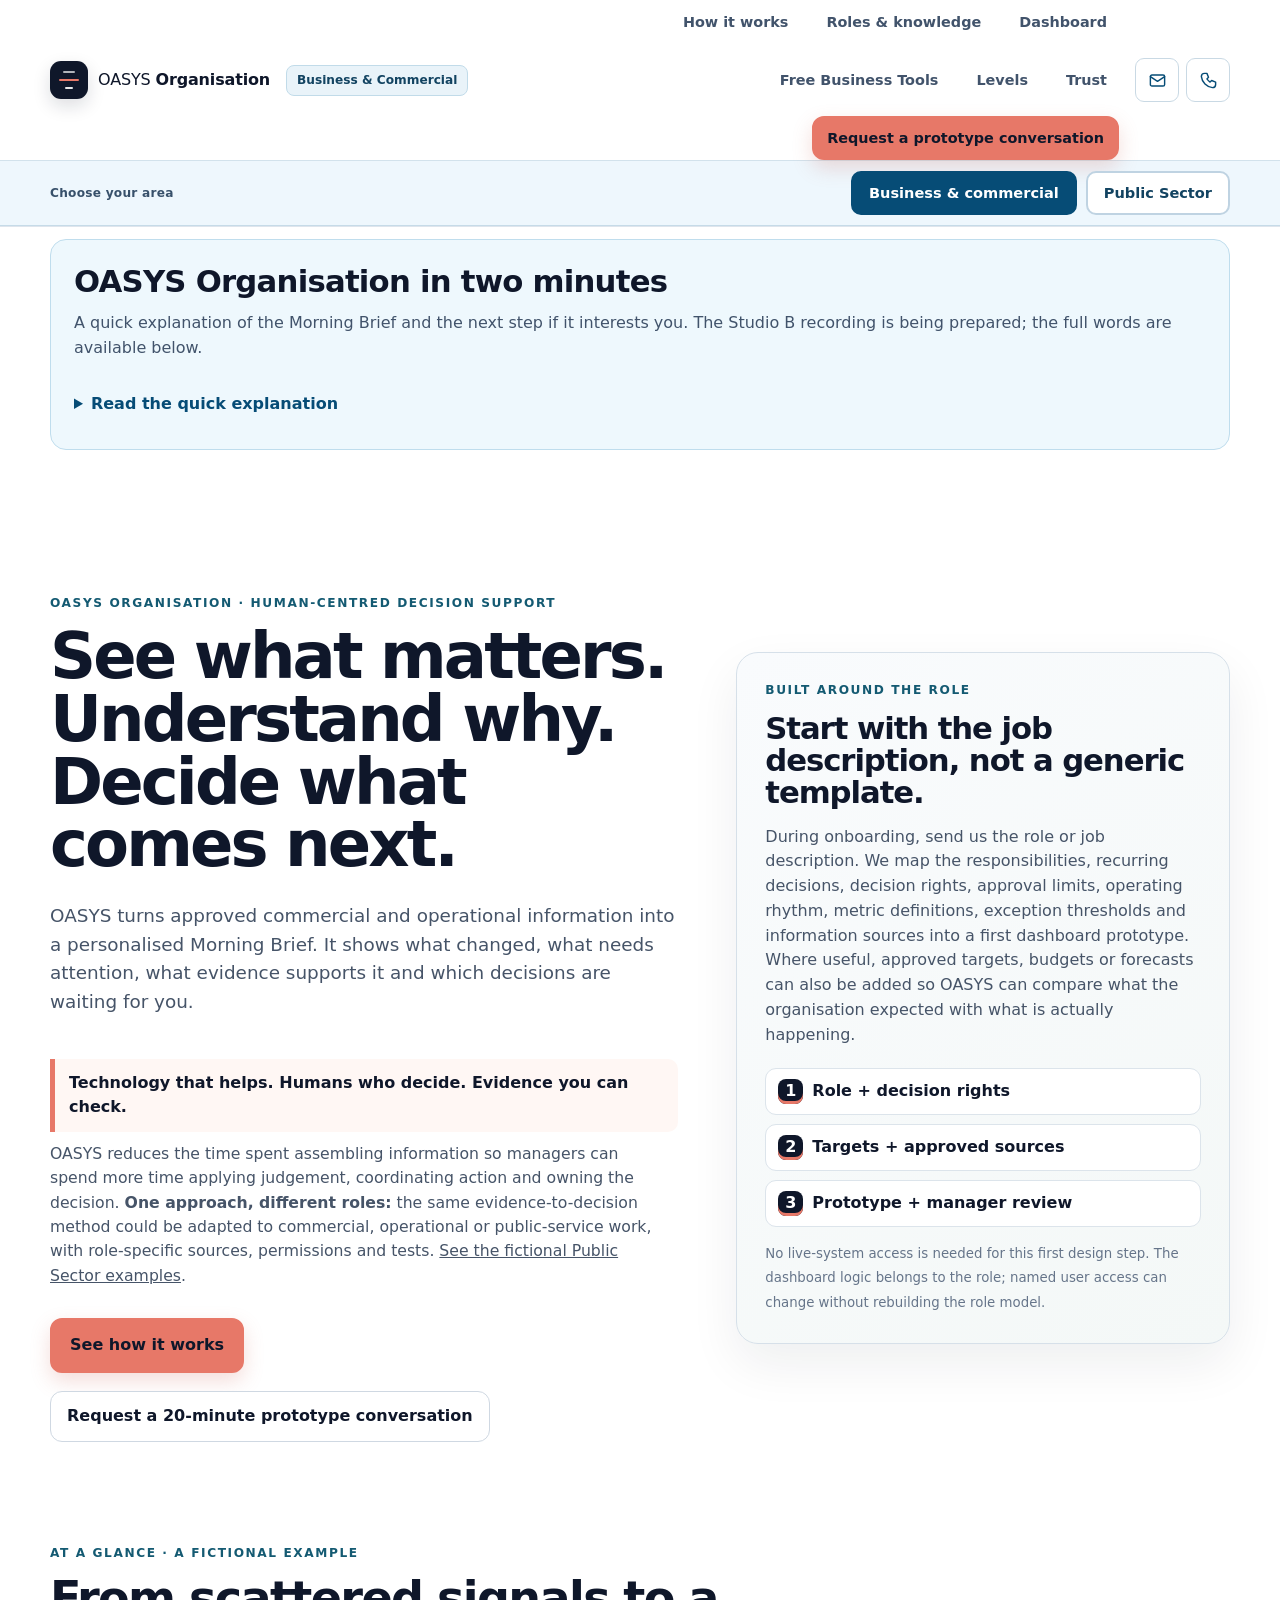
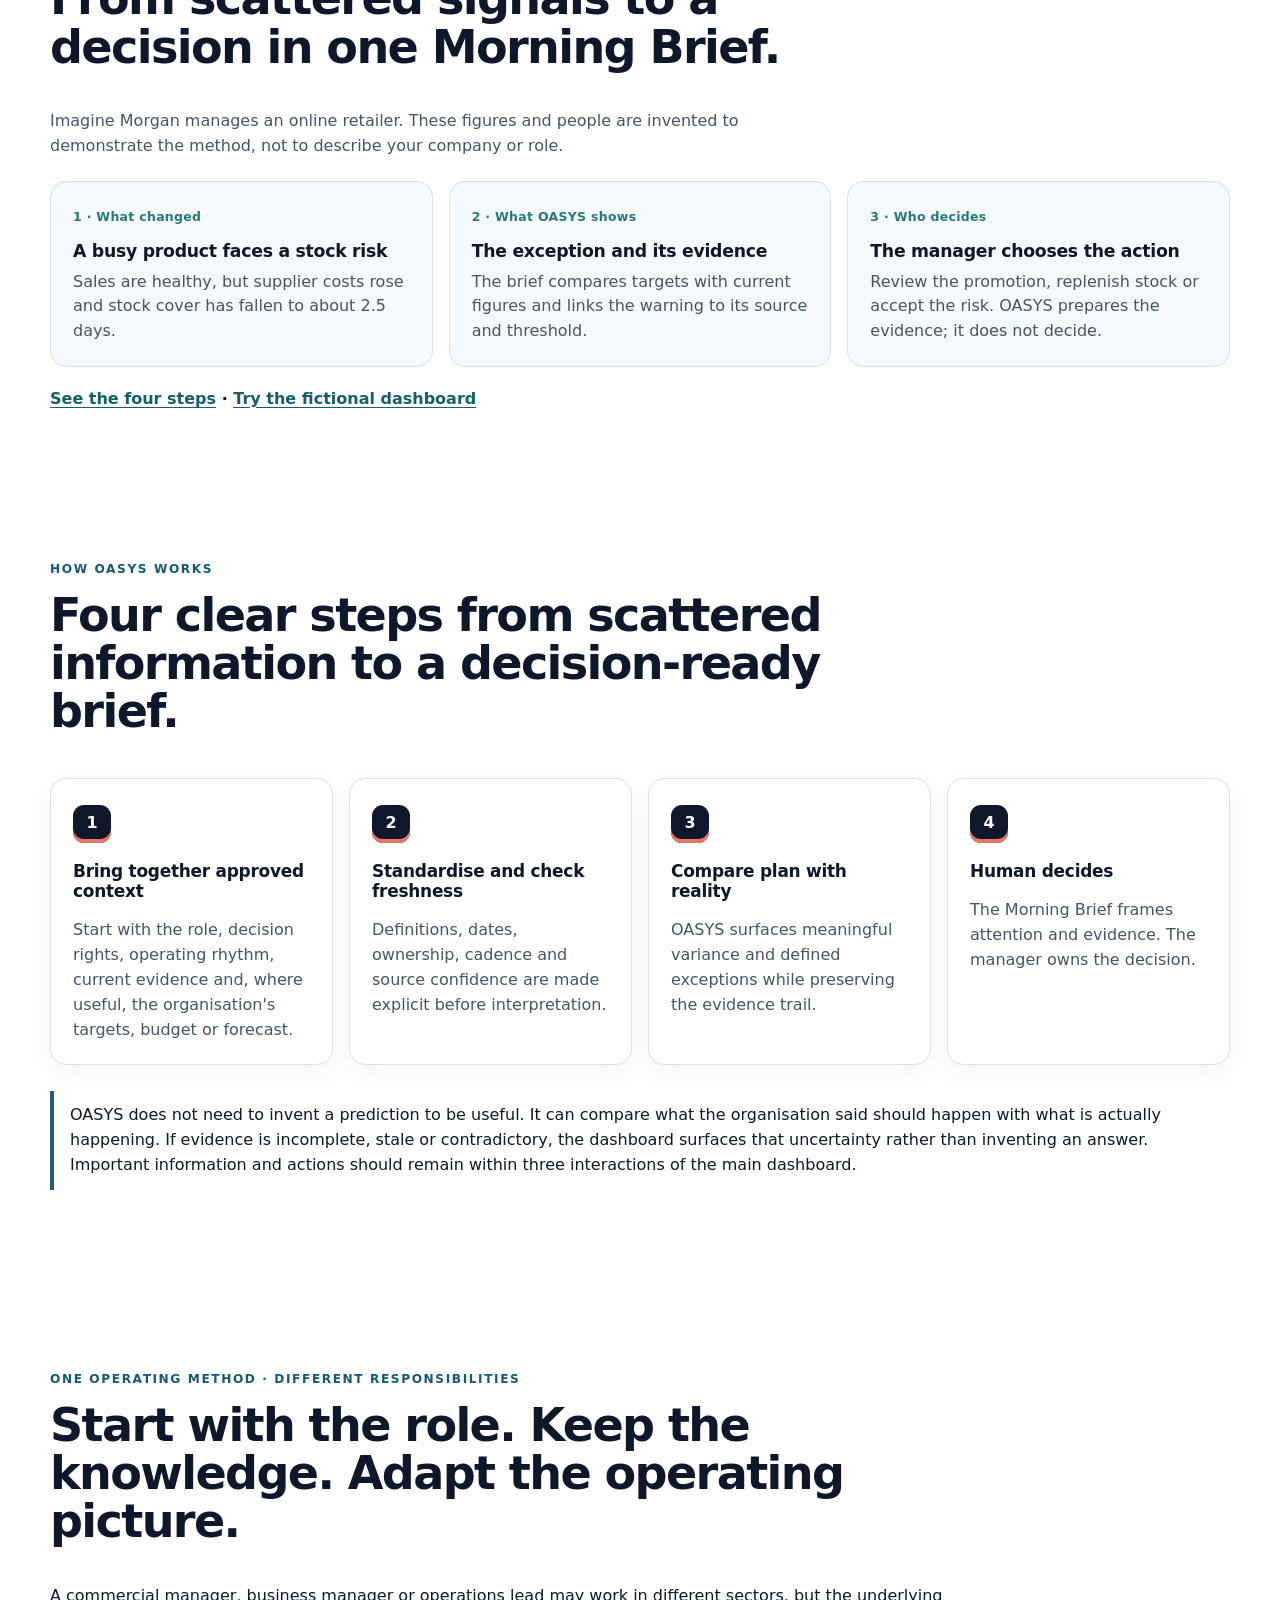
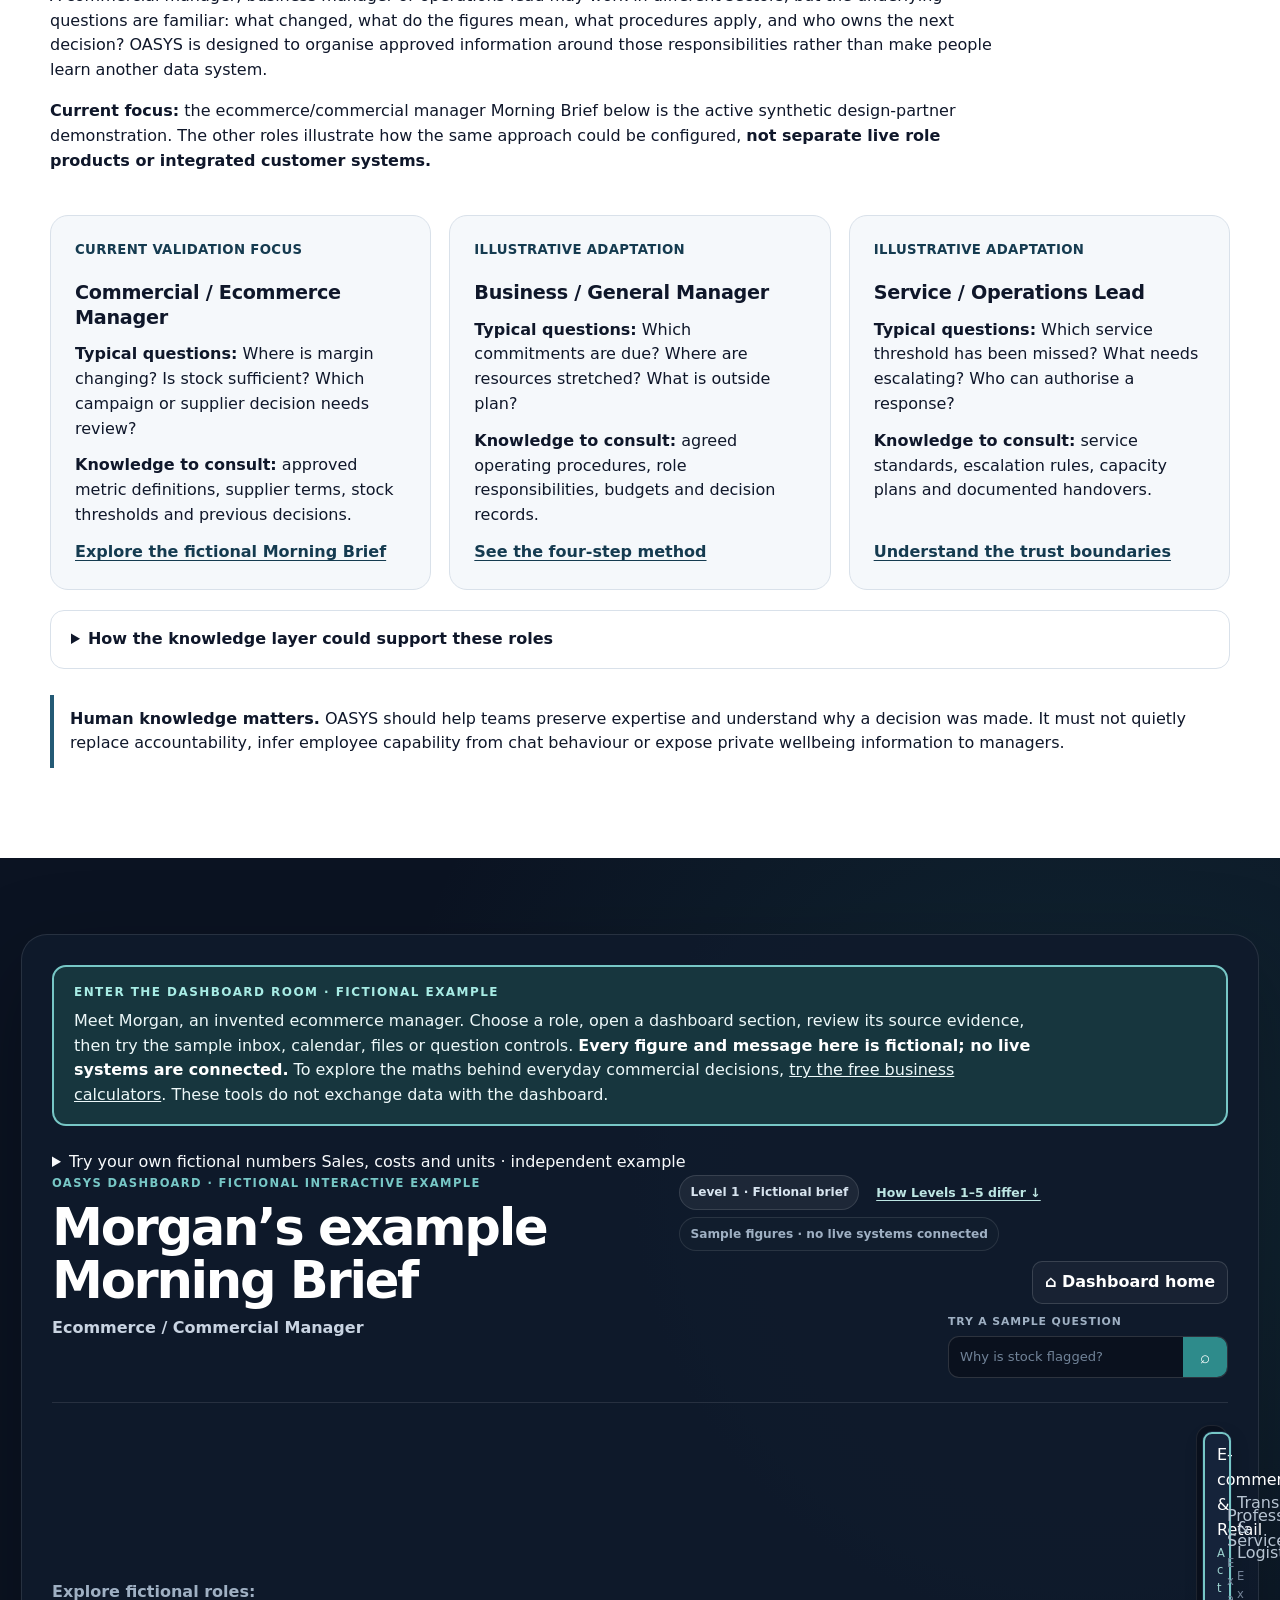
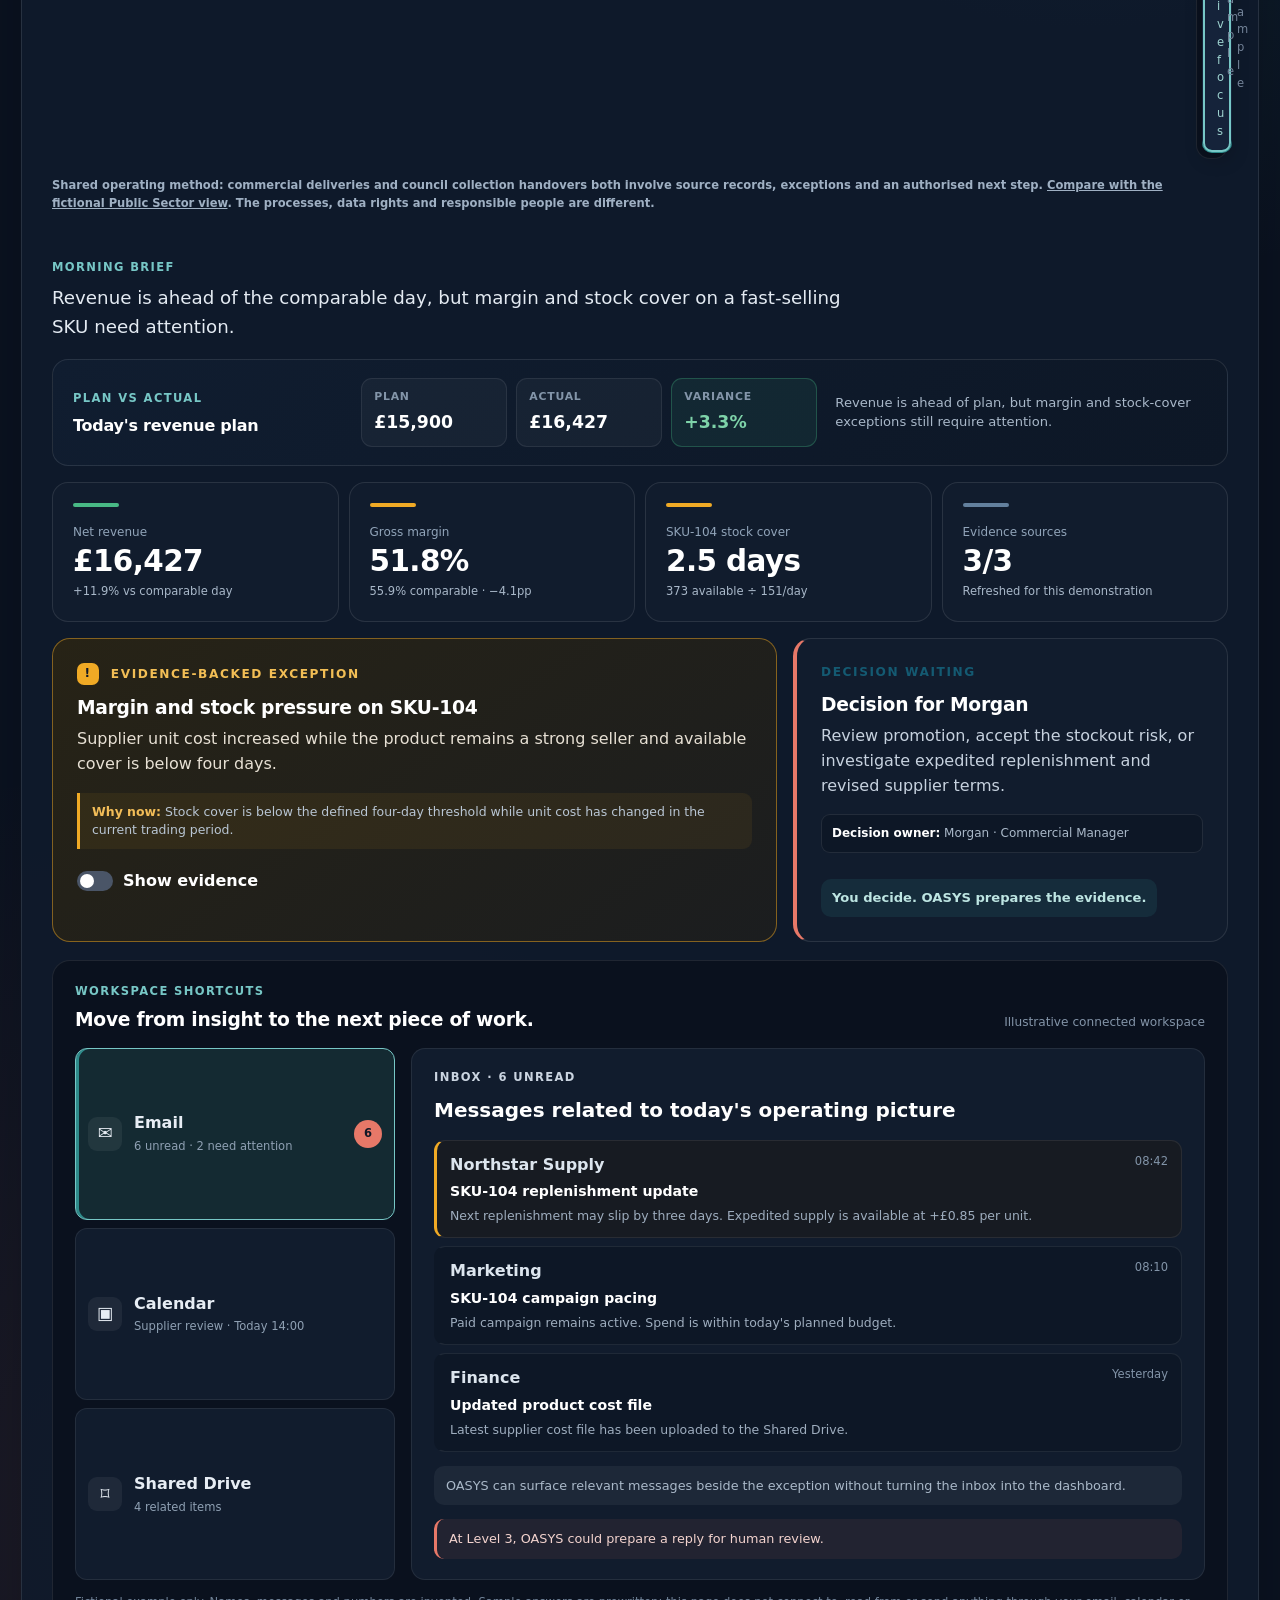
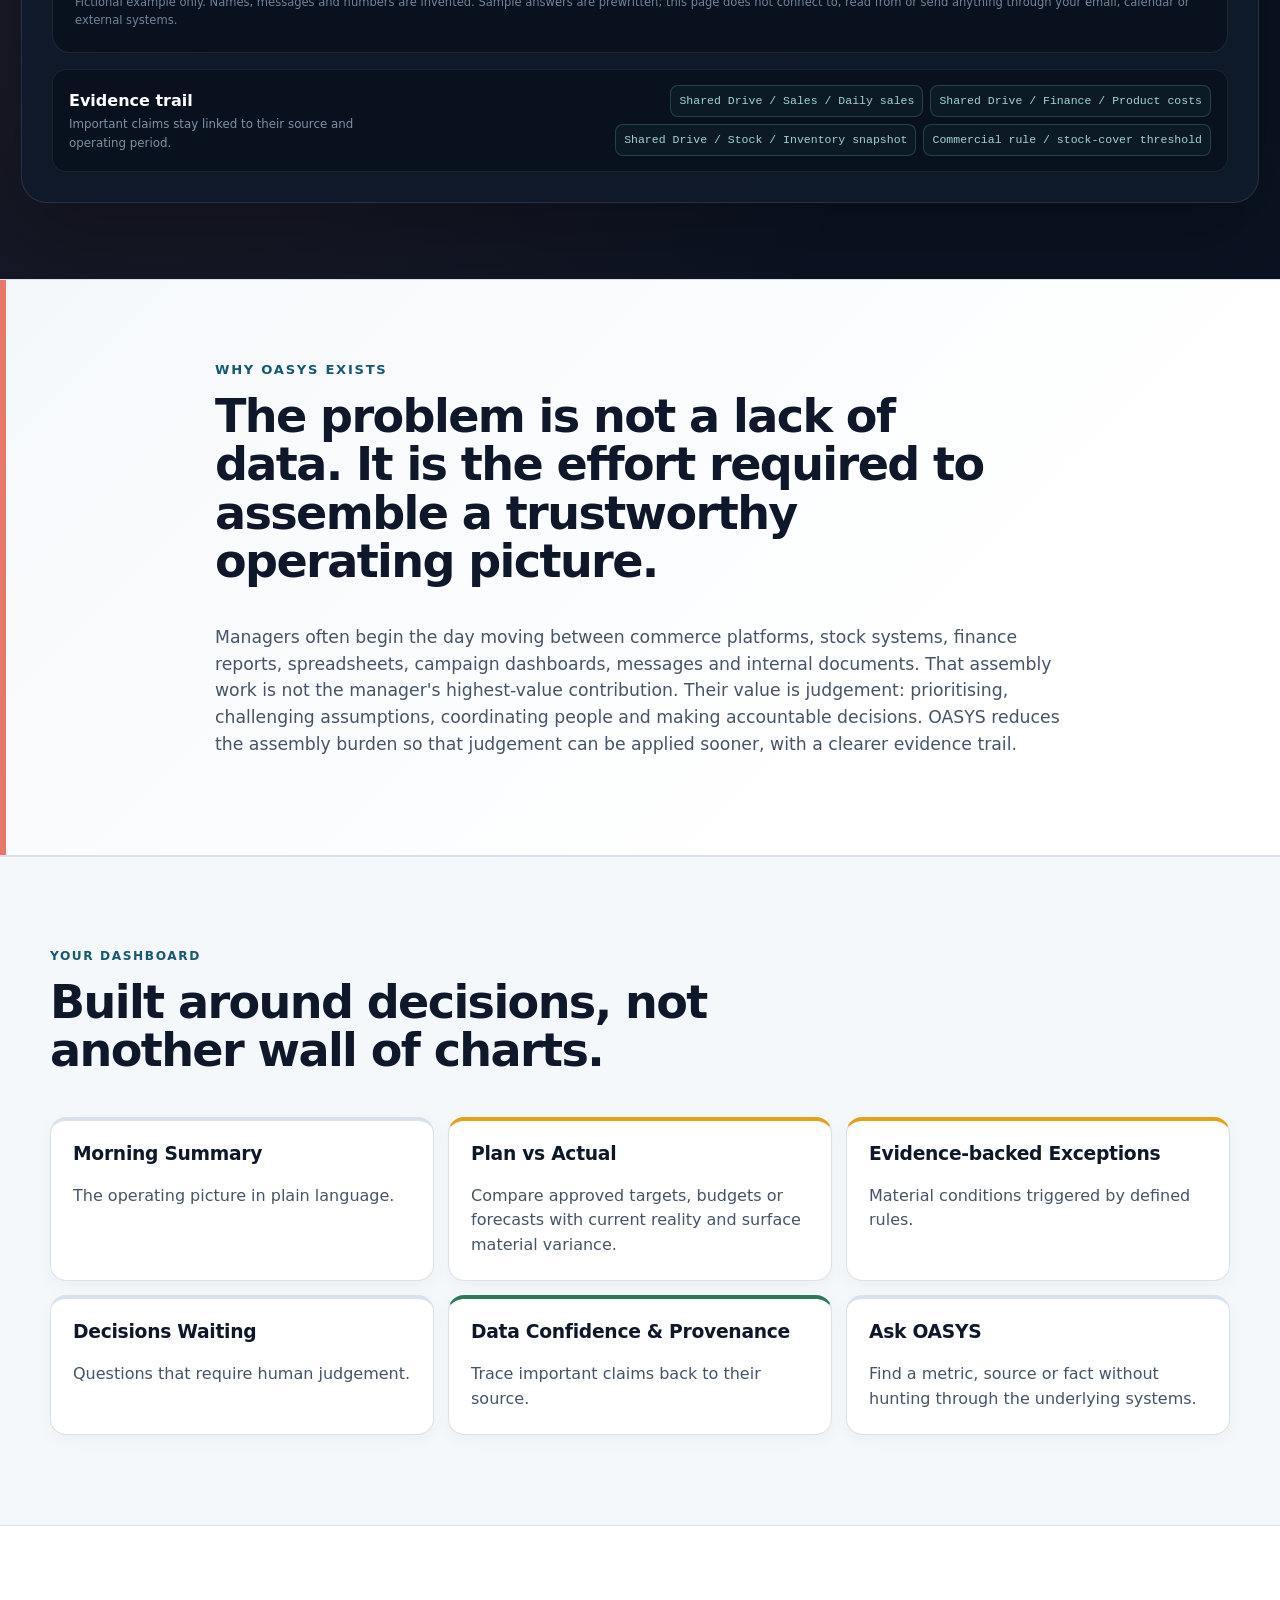
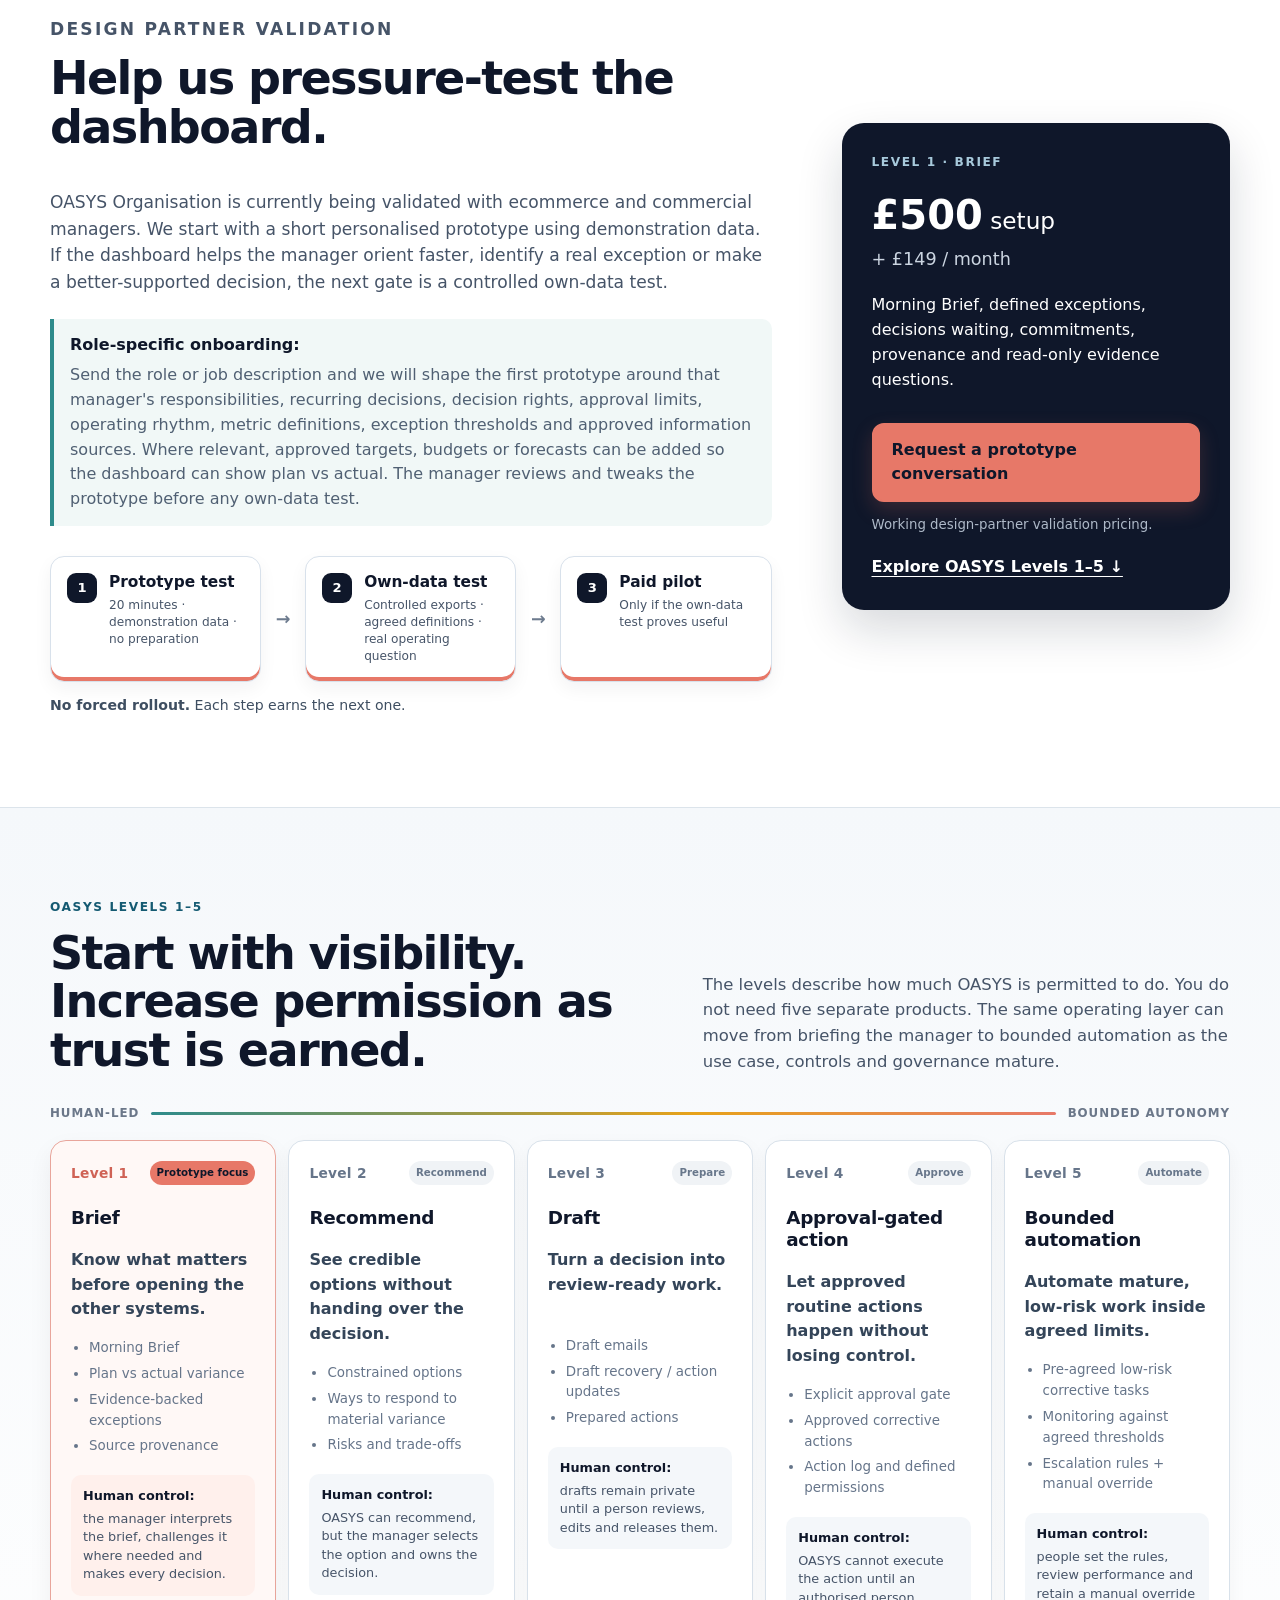
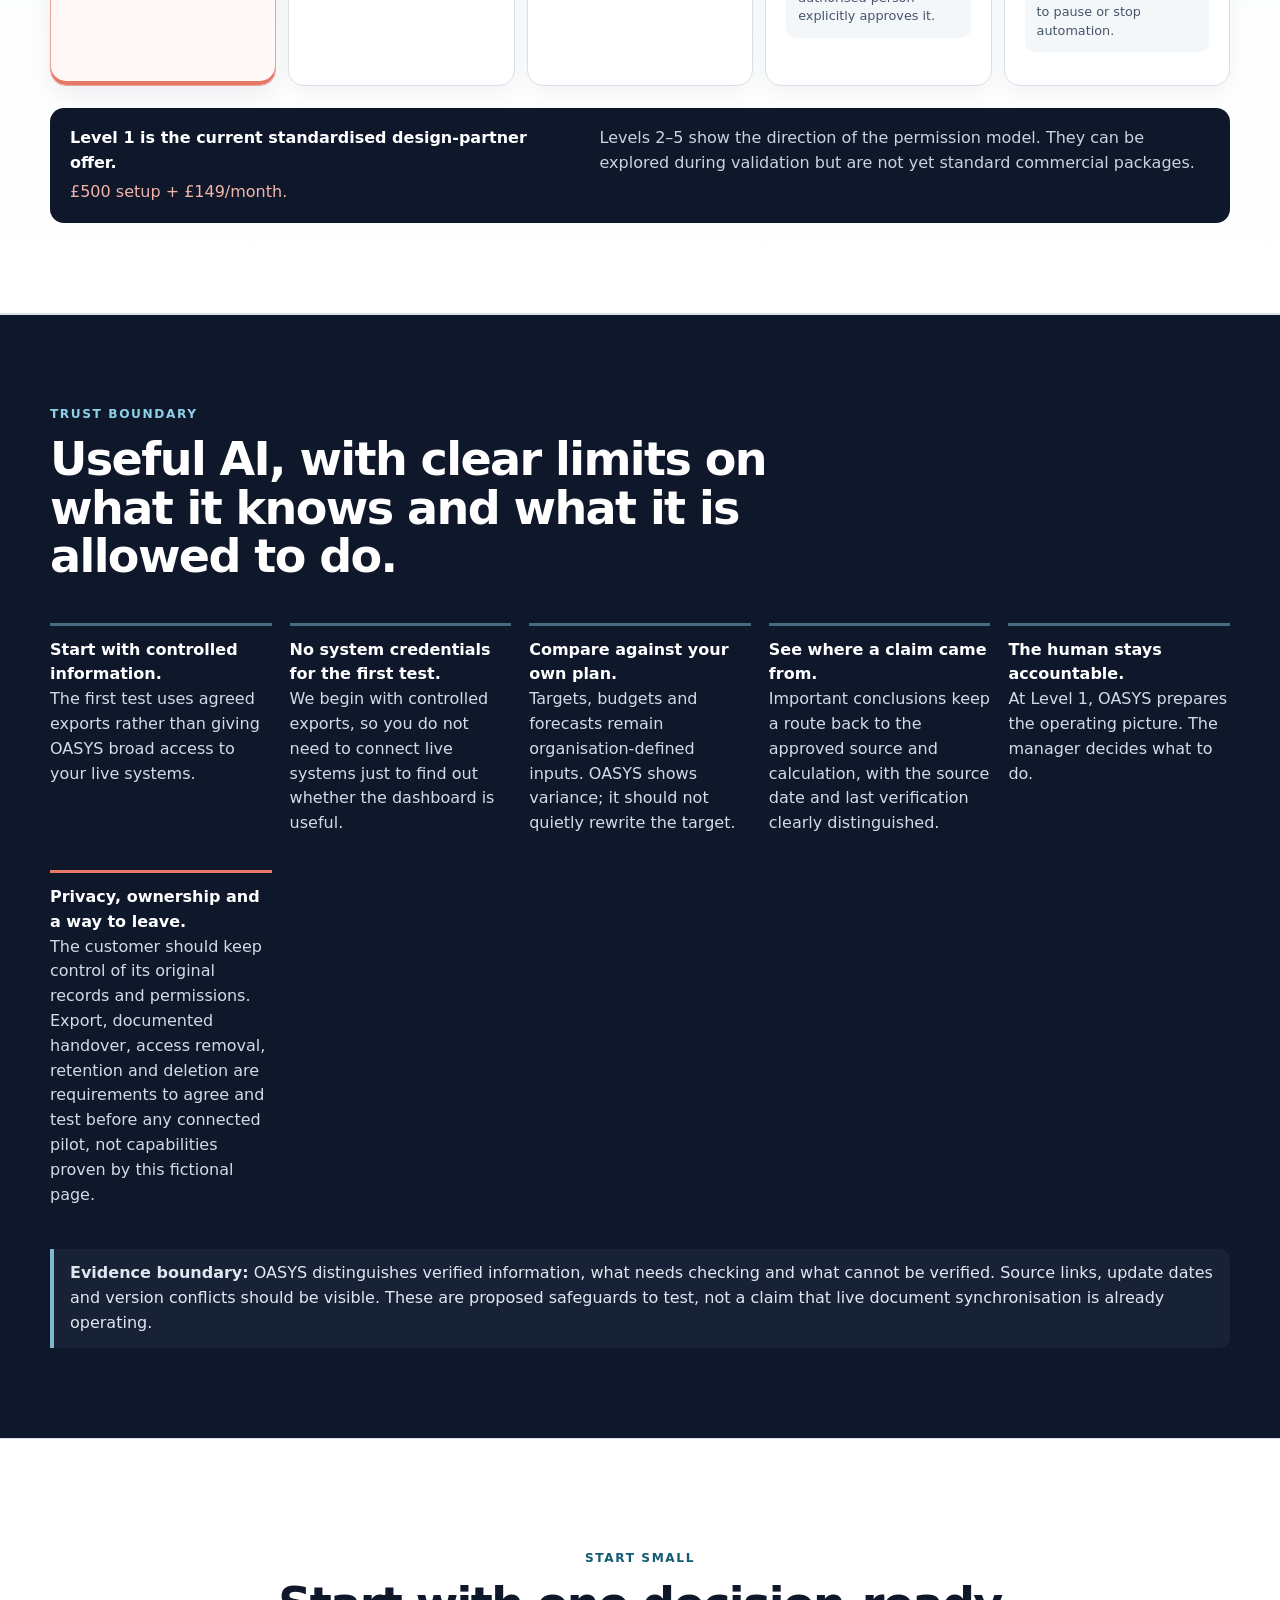
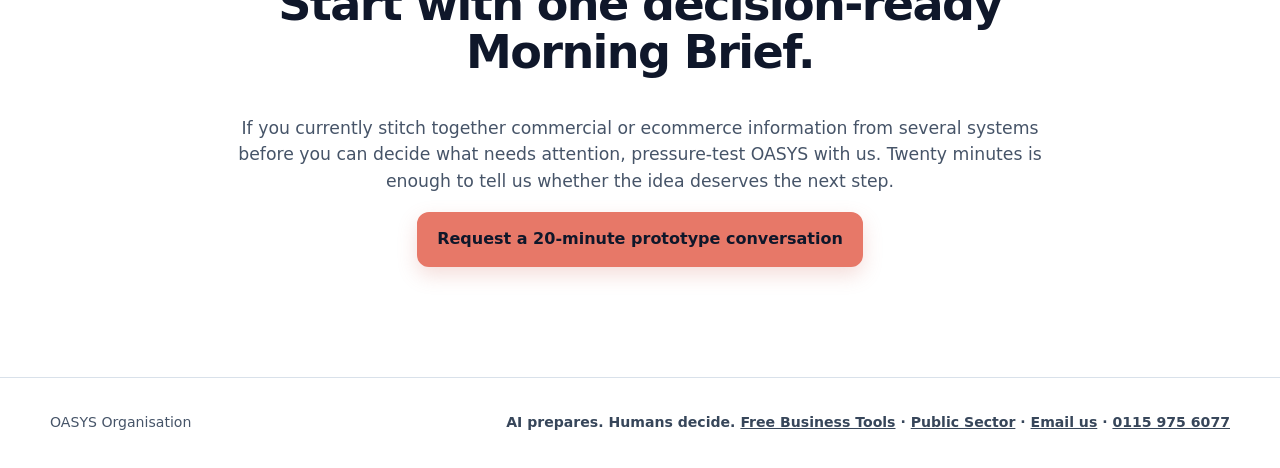
==== commit f65edb5f: "Add isolated fictional financial what-if panel to commercial dashboard" ====
--- a/index.html
+++ b/index.html
@@ -163,6 +163,29 @@
           <strong>ENTER THE DASHBOARD ROOM · FICTIONAL EXAMPLE</strong>
           <p>Meet Morgan, an invented ecommerce manager. Choose a role, open a dashboard section, review its source evidence, then try the sample inbox, calendar, files or question controls. <b>Every figure and message here is fictional; no live systems are connected.</b> To explore the maths behind everyday commercial decisions, <a href="/business-tools/">try the free business calculators</a>. These tools do not exchange data with the dashboard.</p>
         </div>
+        <details class="commercial-whatif" id="commercial-whatif">
+          <summary>Try your own fictional numbers <span>Sales, costs and units · independent example</span></summary>
+          <div class="commercial-whatif-body">
+            <p>Explore how sales revenue and allocated costs affect gross profit and margin. These figures are invented and separate from Morgan's example, source files, forecasts and other role dashboards.</p>
+            <form id="commercial-whatif-form" novalidate autocomplete="off">
+              <div class="commercial-whatif-fields">
+                <div><label for="whatif-sales">Sales revenue (£)</label><input id="whatif-sales" type="number" min="0.01" max="1000000000" step="any" value="1200" inputmode="decimal" required></div>
+                <div><label for="whatif-cost">Allocated costs (£)</label><input id="whatif-cost" type="number" min="0" max="1000000000" step="any" value="936" inputmode="decimal" required></div>
+                <div><label for="whatif-units">Units sold</label><input id="whatif-units" type="number" min="1" max="1000000000" step="1" value="120" inputmode="numeric" required></div>
+              </div>
+              <p class="commercial-whatif-error" id="commercial-whatif-error" role="alert" hidden></p>
+              <div class="commercial-whatif-results" aria-live="polite" aria-atomic="true" id="commercial-whatif-results">
+                <div><span>Gross profit</span><strong id="whatif-profit">£264.00</strong></div>
+                <div><span>Gross margin</span><strong id="whatif-margin">22.0%</strong></div>
+                <div><span>Revenue per unit</span><strong id="whatif-price">£10.00</strong></div>
+                <div><span>Cost per unit</span><strong id="whatif-unit-cost">£7.80</strong></div>
+              </div>
+              <button type="reset" class="commercial-whatif-reset">Reset fictional values</button>
+            </form>
+            <p class="commercial-whatif-note">Gross profit = revenue − allocated costs. Gross margin = gross profit ÷ revenue × 100. This simplified calculation does not establish net profit, forecast, stock on hand or why costs changed. Inputs stay in this browser session and are not sent to OASYS.</p>
+            <p><a href="/business-tools/gross-margin-markup/">Open the separate Gross Margin &amp; Markup calculator</a></p>
+          </div>
+        </details>
         <div class="demo-header">
           <div>
             <p class="demo-kicker">OASYS Dashboard · Fictional interactive example</p>
--- a/styles.css
+++ b/styles.css
@@ -1771,3 +1771,60 @@
 html{scroll-behavior:auto}
 .dashboard-demo-section .demo-metrics .metric{transition:none!important;transform:none!important}
 }
+
+/* 12 Nov 2026 — fictional role dashboard: narrow-screen full-width reflow.
+   Keep the role tabs and details in the same reading column; never
+   compress them into a side column or permit intrinsic-width overflow. */
+@media(max-width:760px){
+  .dashboard-demo-section .demo-shell,
+  .dashboard-demo-section .demo-header,
+  .dashboard-demo-section .demo-sector-row,
+  .dashboard-demo-section .demo-sector-tabs,
+  .dashboard-demo-section .demo-main,
+  .dashboard-demo-section .dashboard-group,
+  .dashboard-demo-section .dashboard-group-body,
+  .dashboard-demo-section .demo-summary,
+  .dashboard-demo-section .demo-focus-grid,
+  .dashboard-demo-section .workspace-grid,
+  .dashboard-demo-section .workspace-panel,
+  .dashboard-demo-section .plan-actual-panel,
+  .dashboard-demo-section .source-zone{
+    box-sizing:border-box;
+    min-width:0;
+    max-width:100%;
+    width:100%;
+  }
+  .dashboard-demo-section .demo-sector-row{
+    display:grid;
+    grid-template-columns:minmax(0,1fr);
+    align-items:stretch;
+  }
+  .dashboard-demo-section .demo-sector-tabs{
+    display:grid;
+    grid-template-columns:minmax(0,1fr);
+    justify-items:stretch;
+    align-items:stretch;
+    gap:8px;
+  }
+  .dashboard-demo-section .demo-sector-tabs .sector-tab{
+    display:block;
+    width:100%;
+    min-width:0;
+    white-space:normal;
+    text-align:left;
+    padding:12px 14px;
+  }
+  .dashboard-demo-section .demo-main,
+  .dashboard-demo-section .dashboard-group-body,
+  .dashboard-demo-section .demo-summary,
+  .dashboard-demo-section .demo-focus-grid{
+    display:block;
+  }
+  .dashboard-demo-section .demo-metrics{
+    display:grid;
+    grid-template-columns:repeat(2,minmax(0,1fr));
+  }
+}
+@media(max-width:420px){
+  .dashboard-demo-section .demo-metrics{grid-template-columns:minmax(0,1fr)}
+}
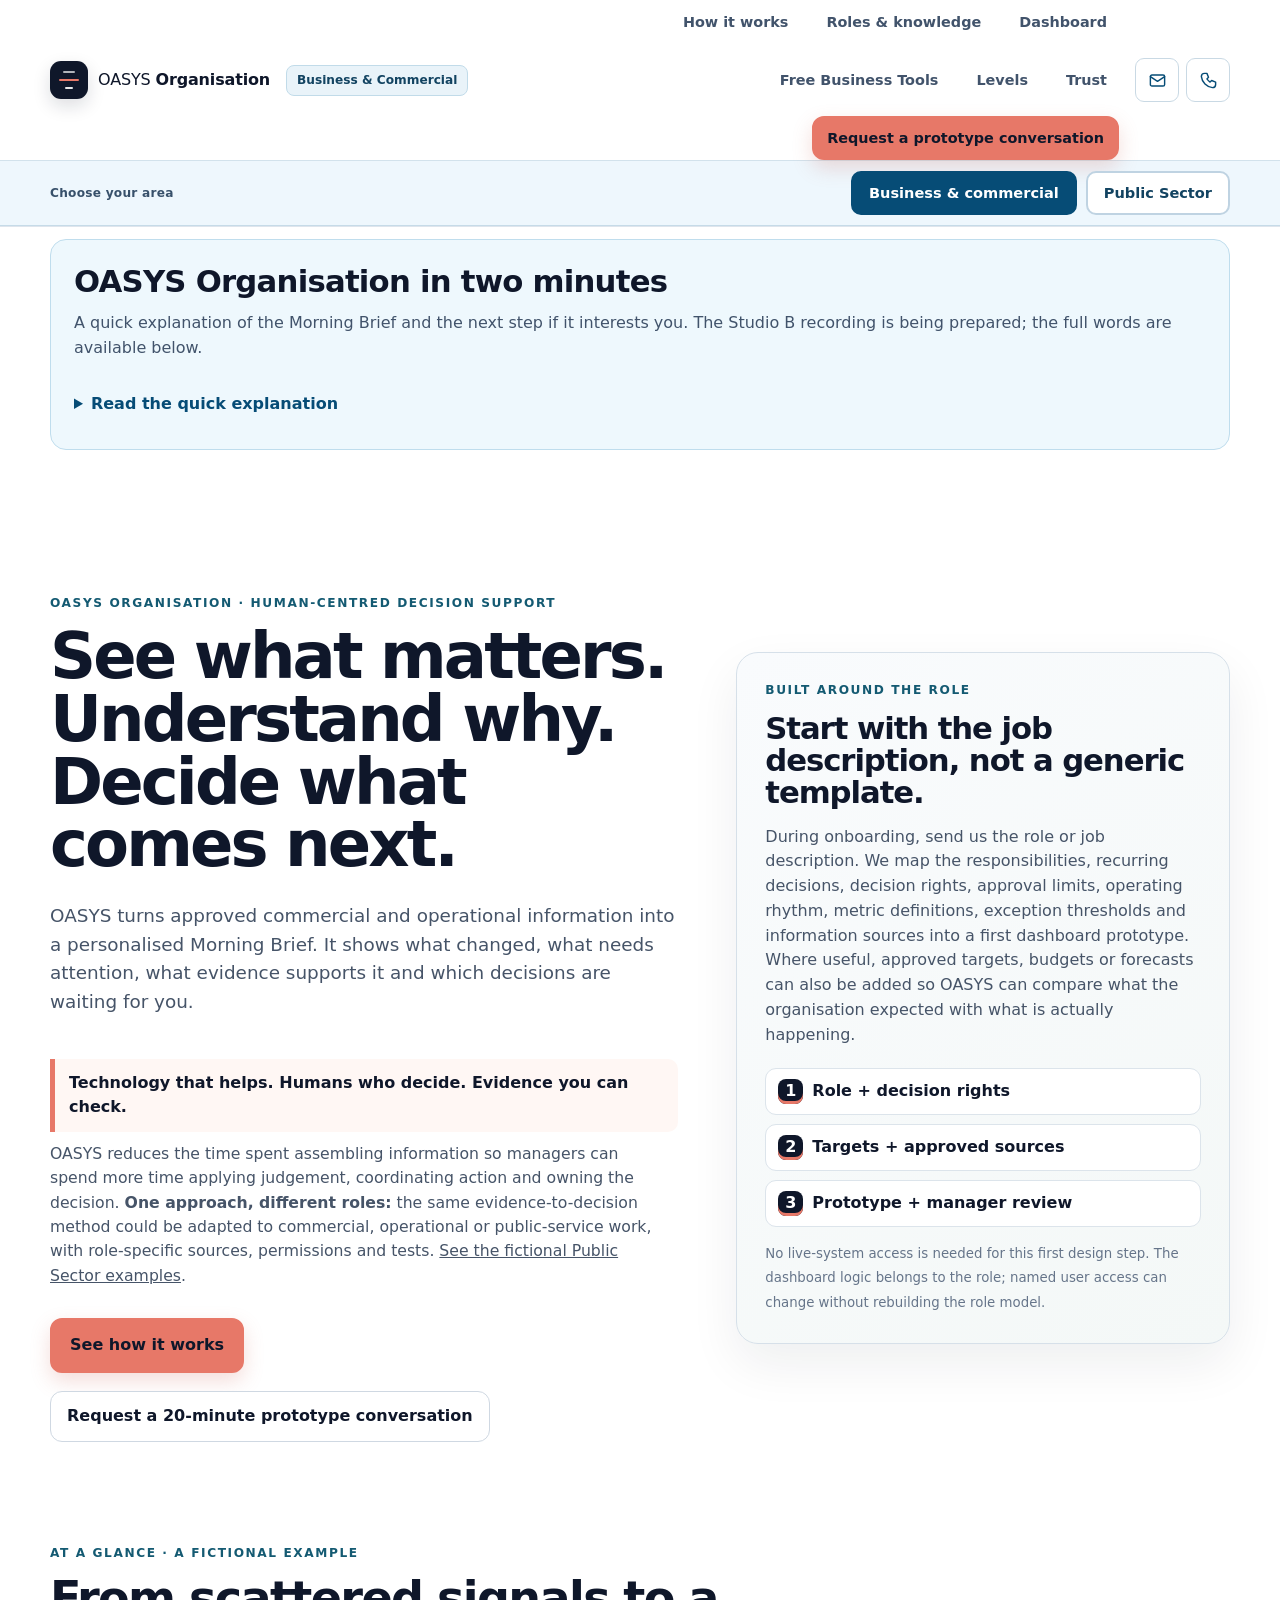
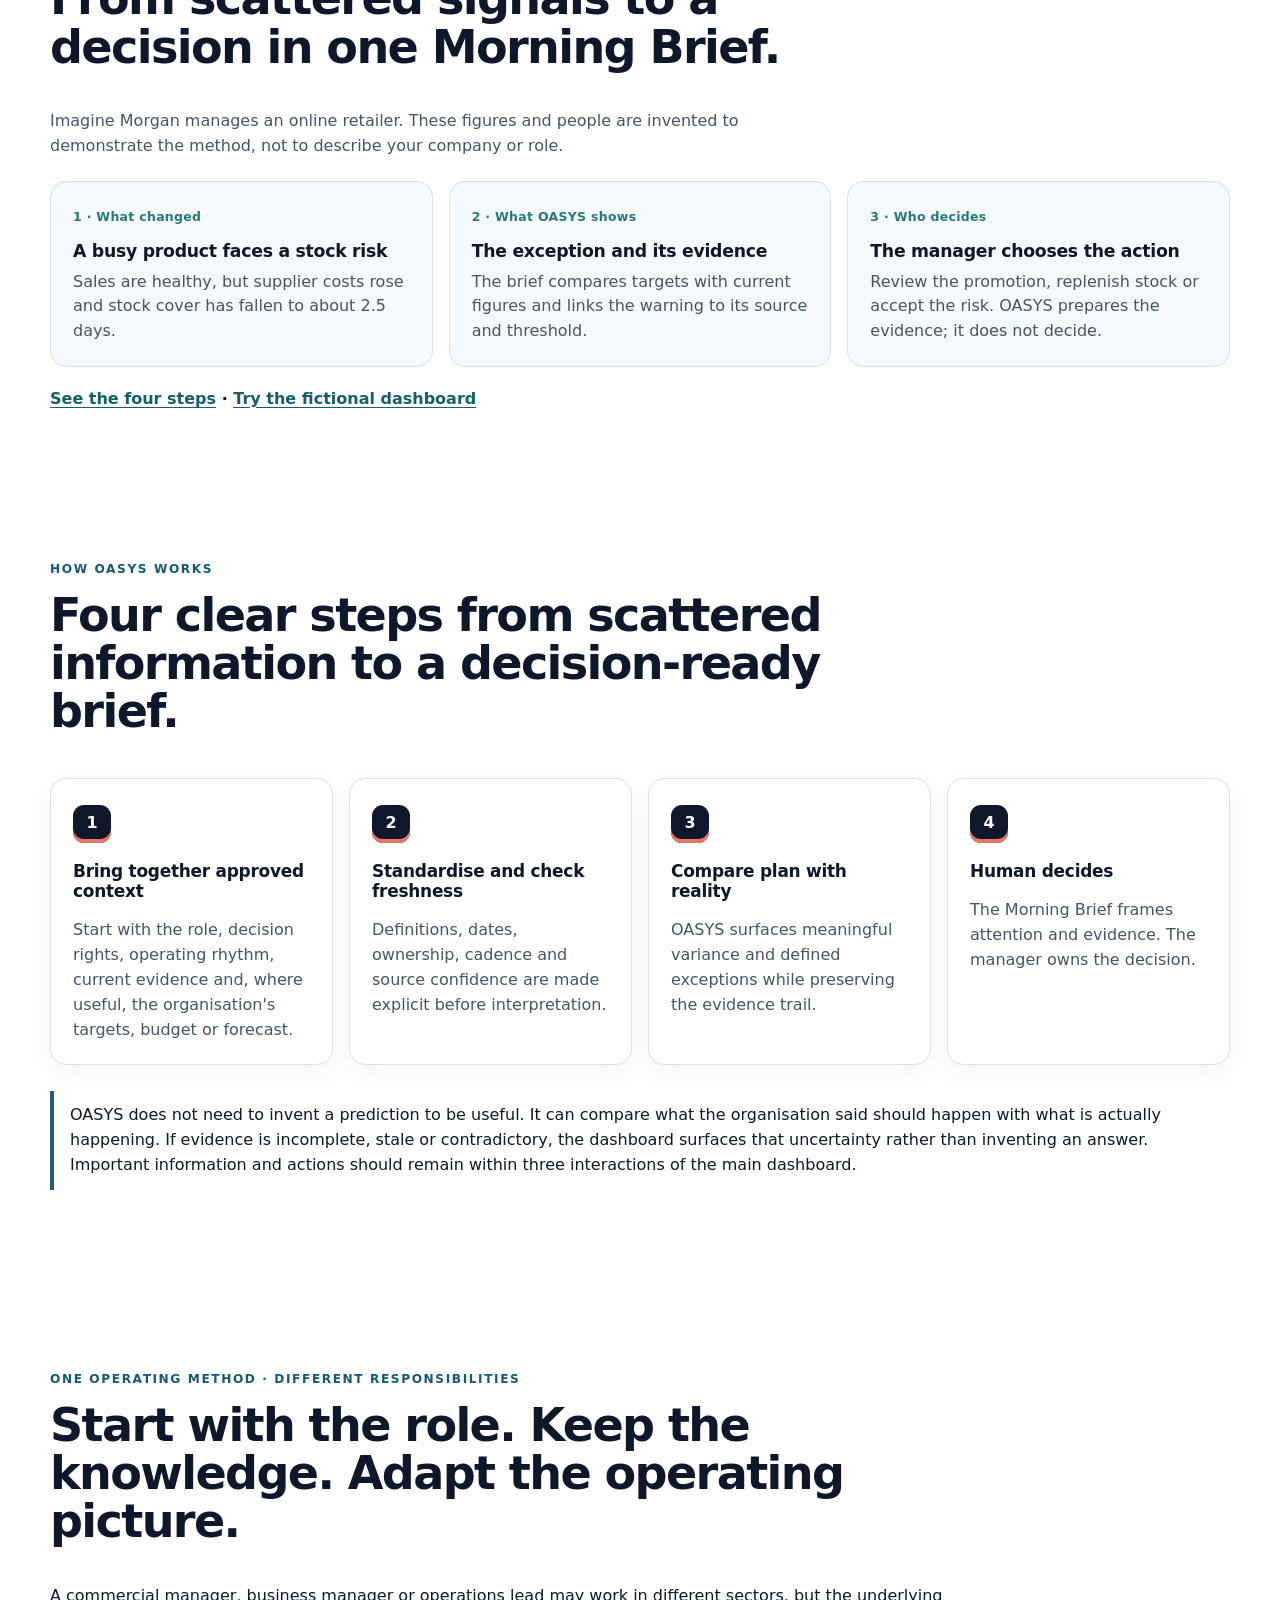
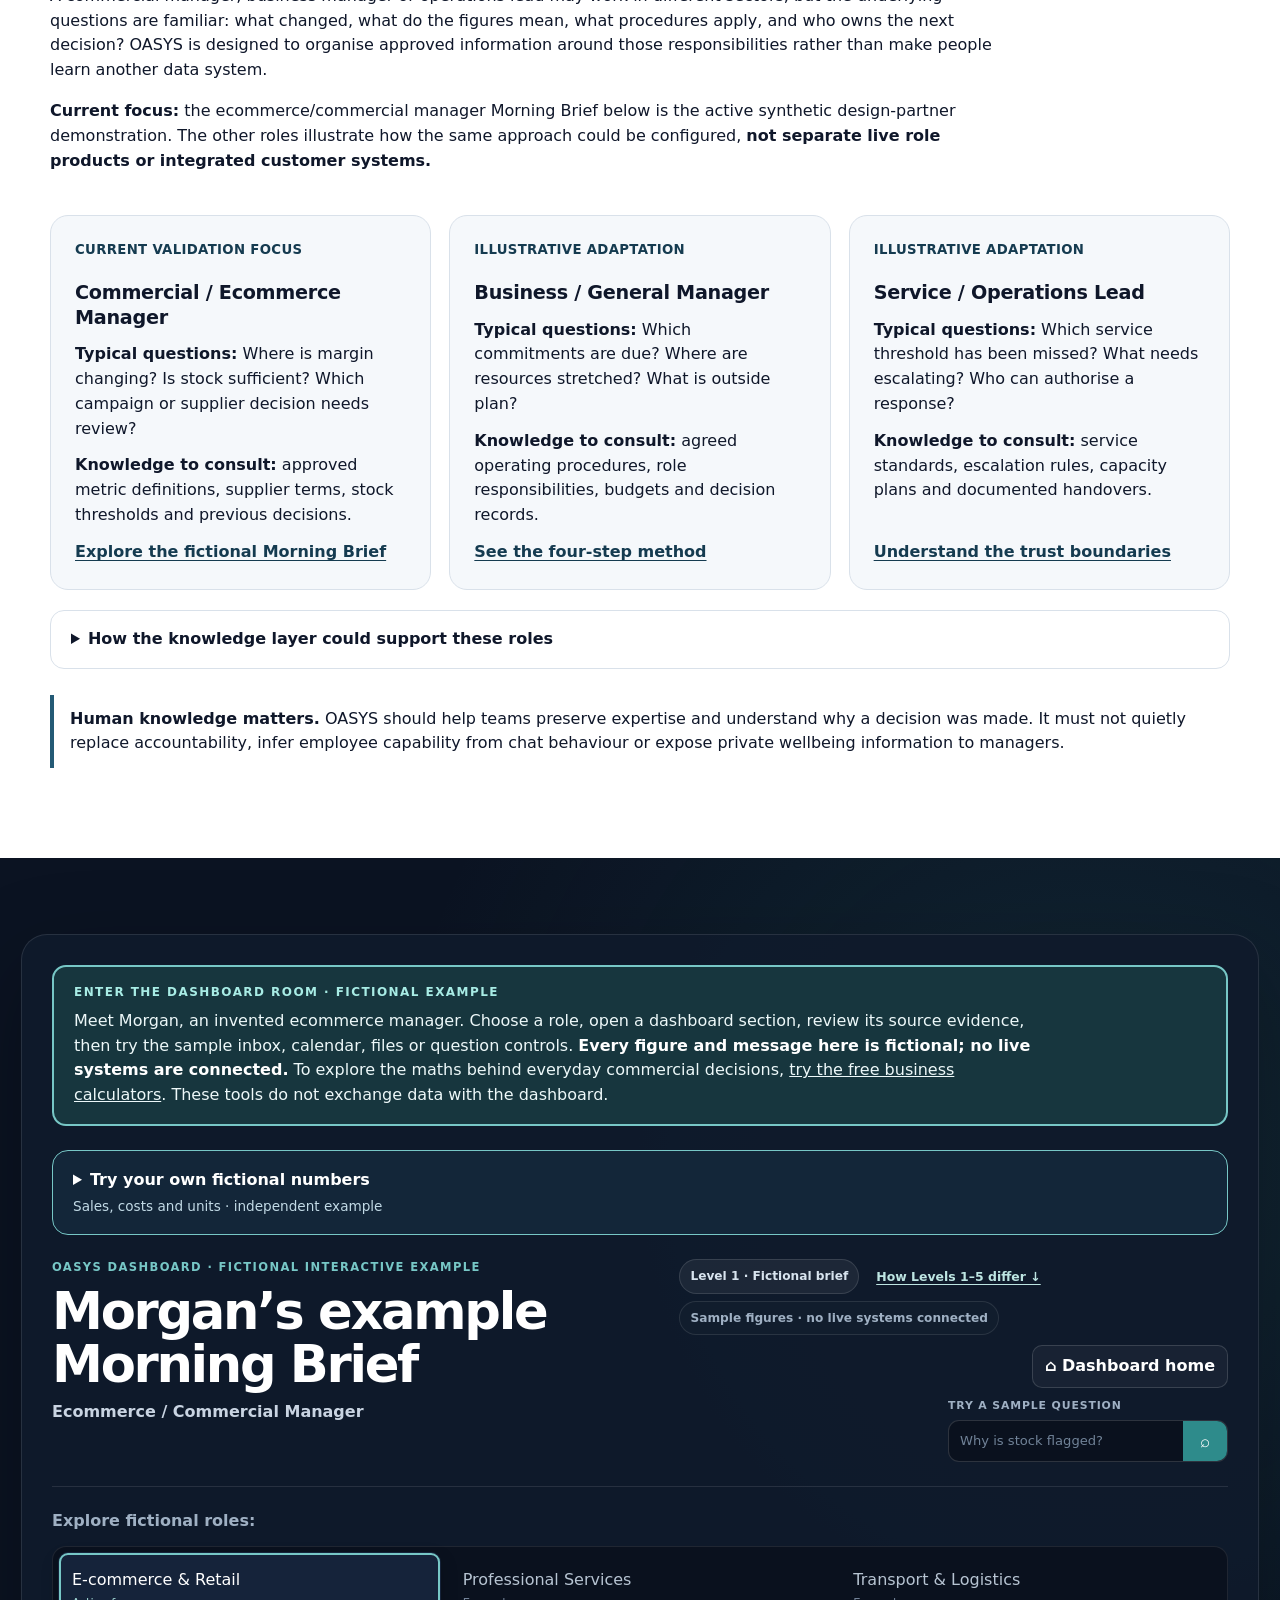
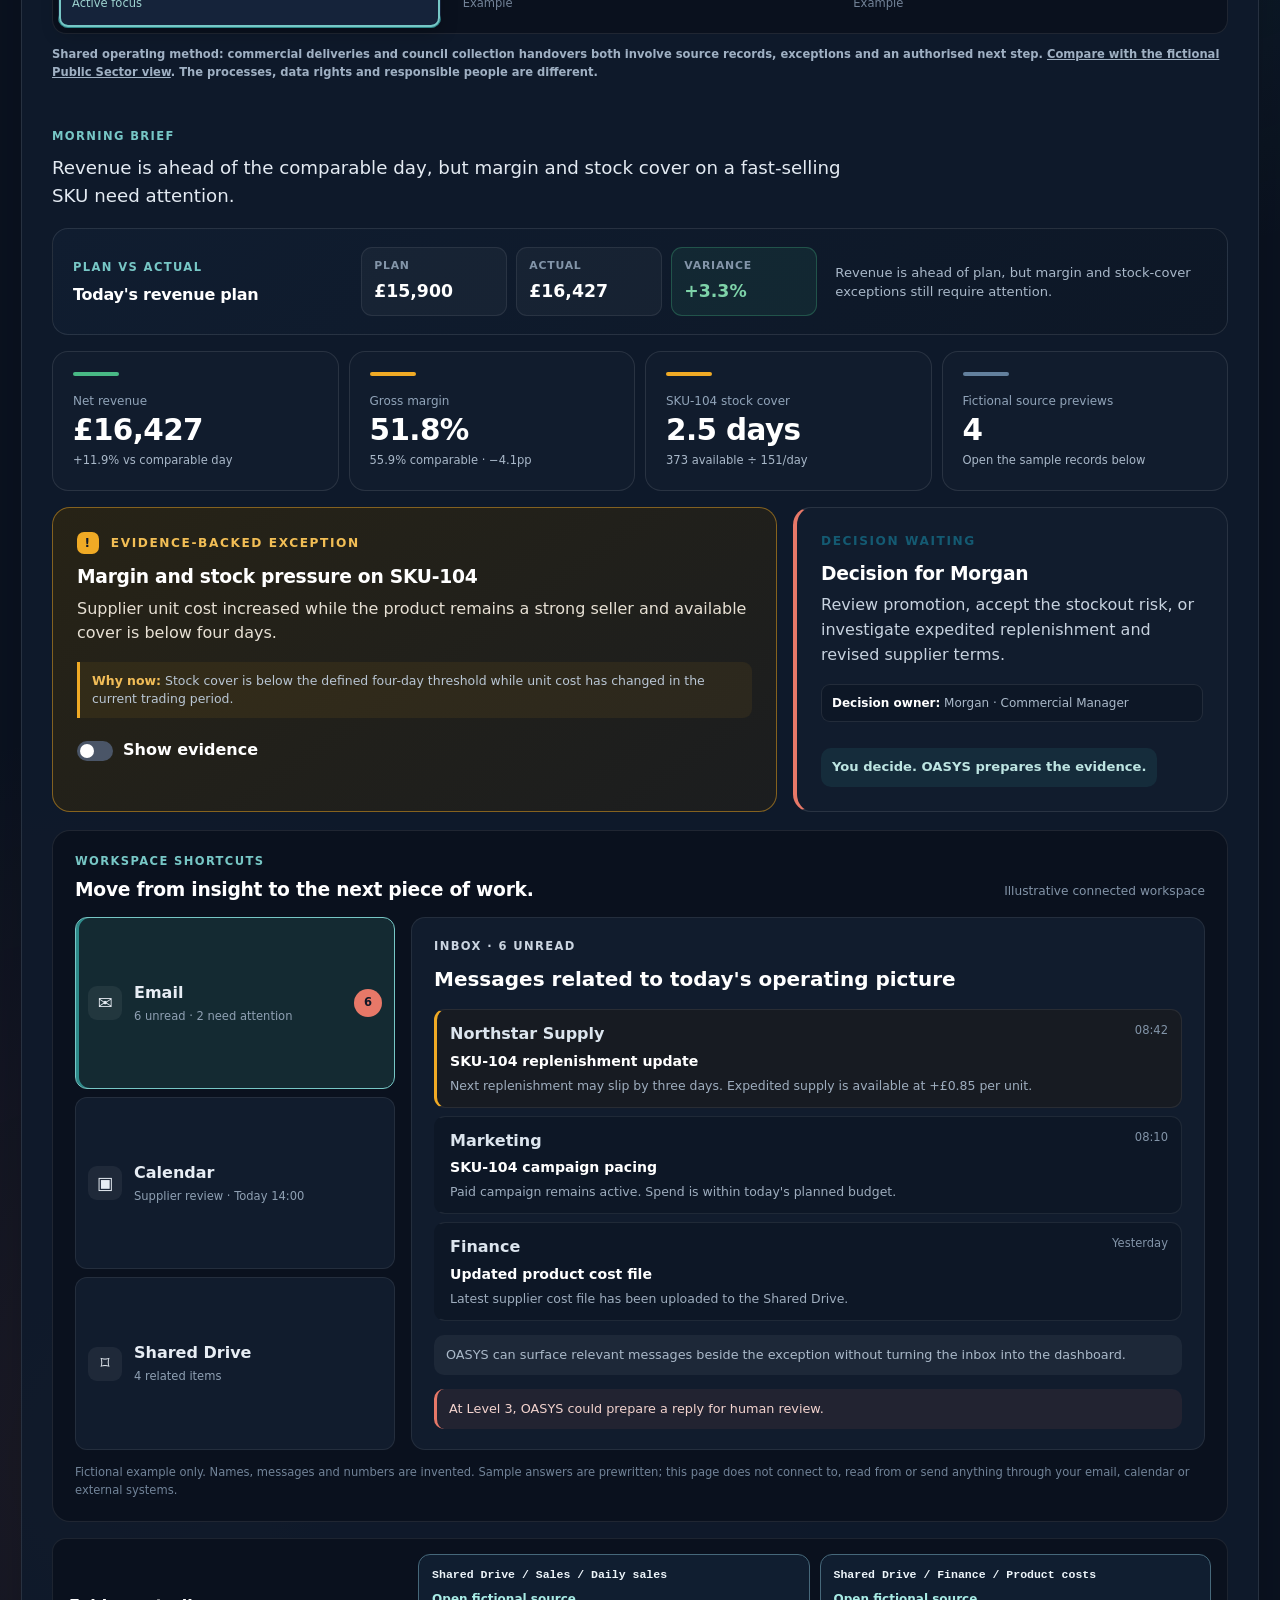
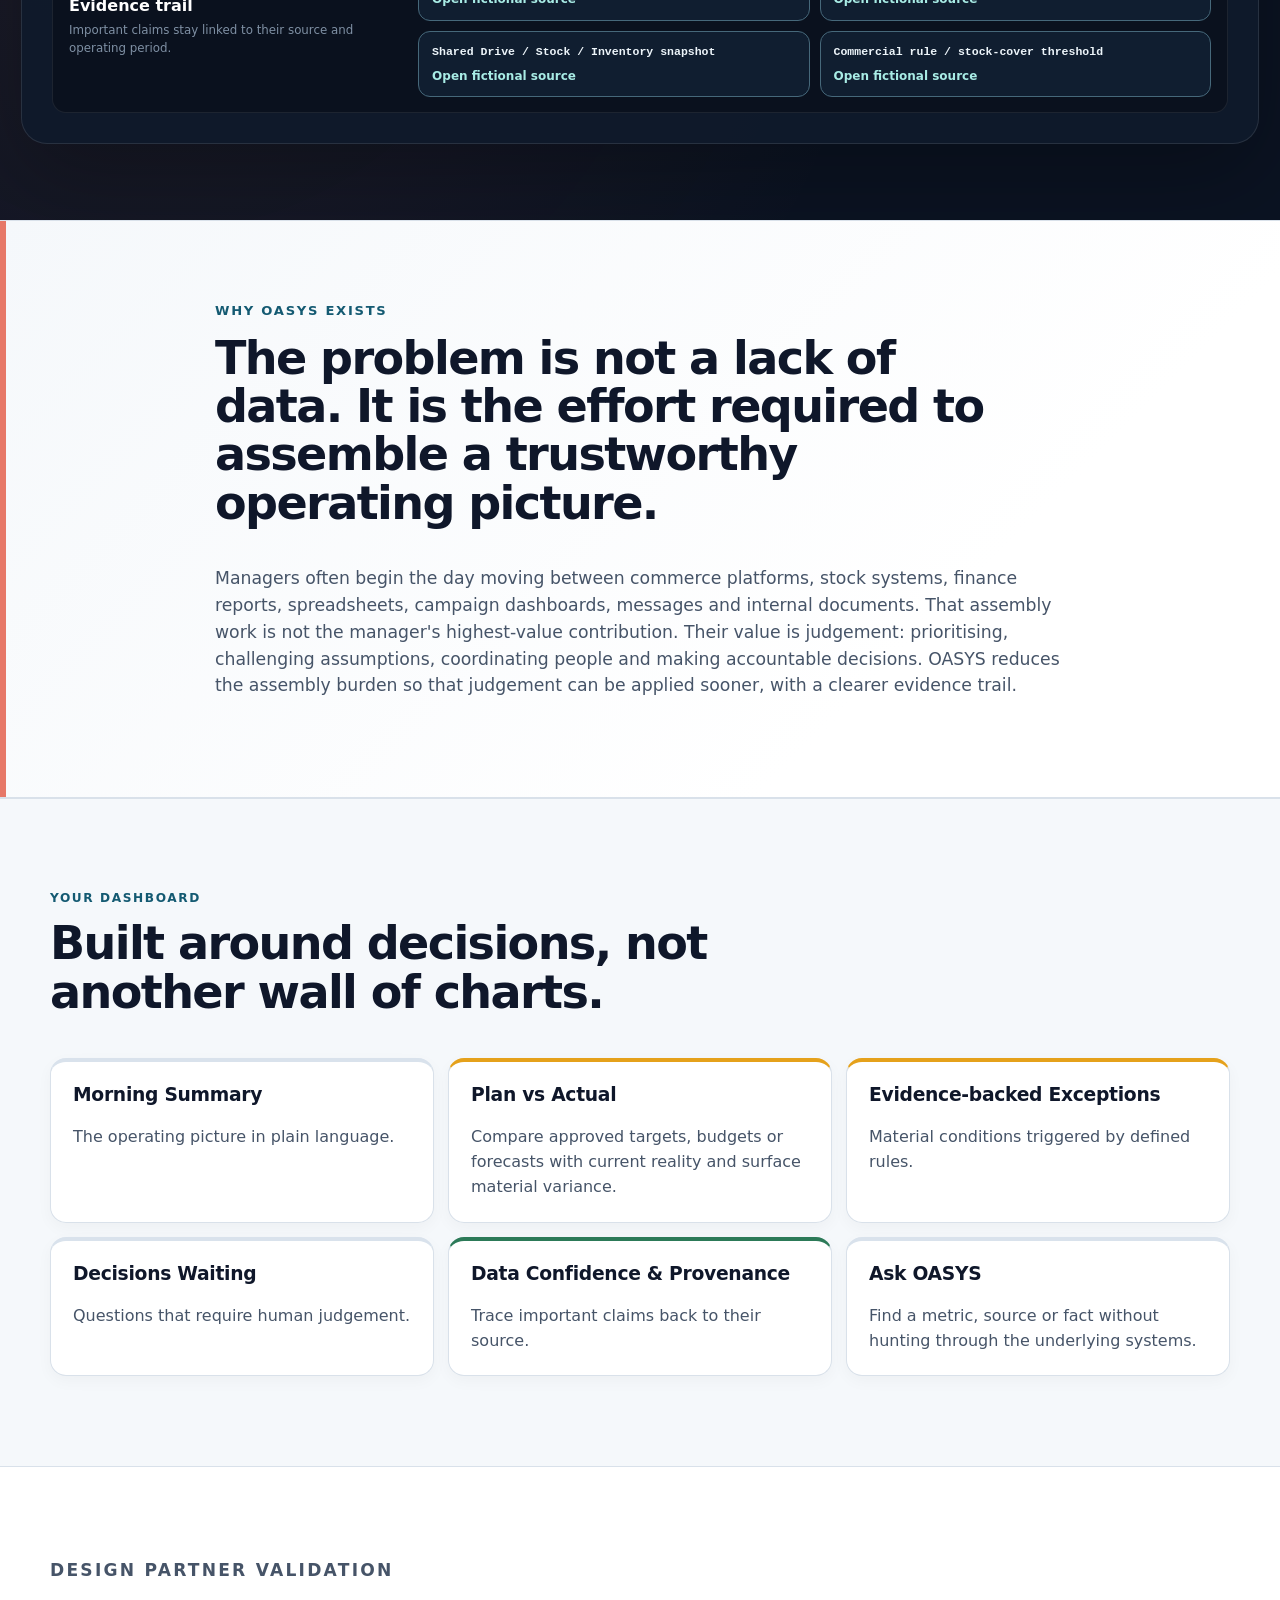
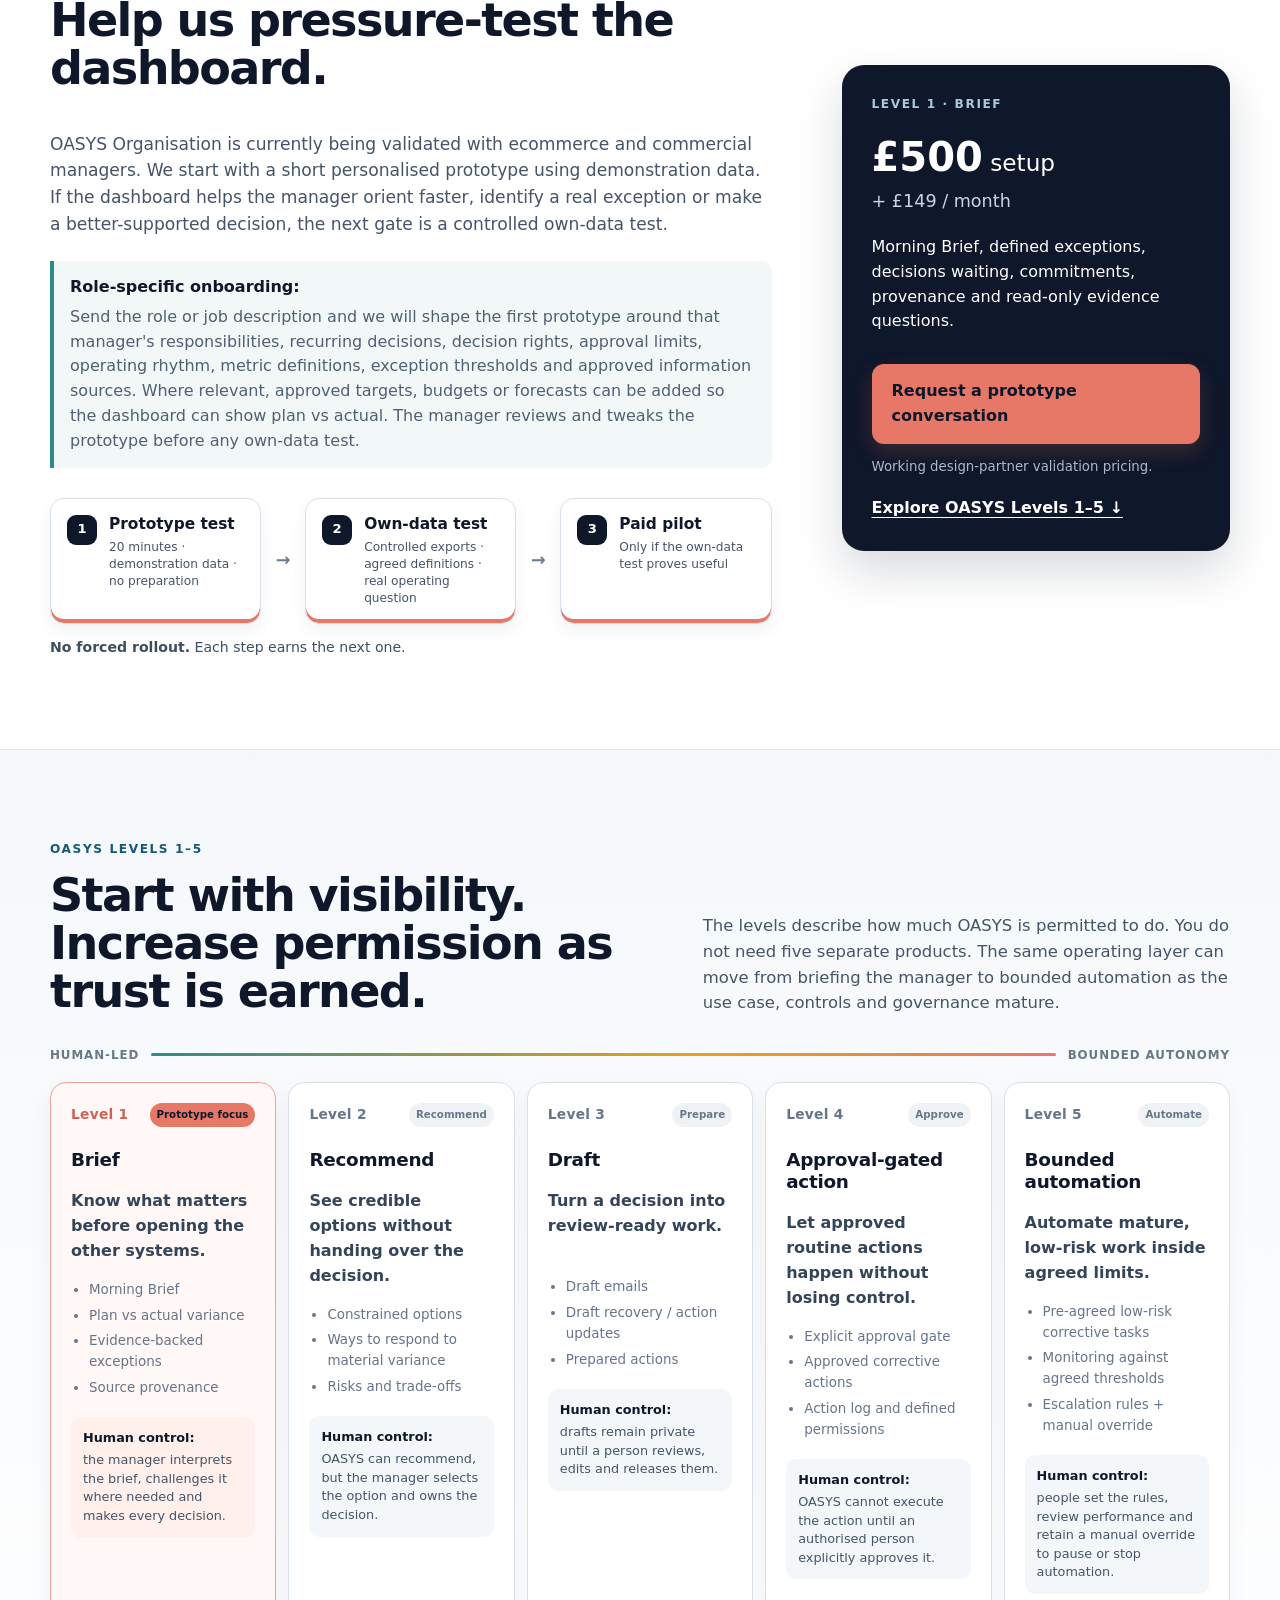
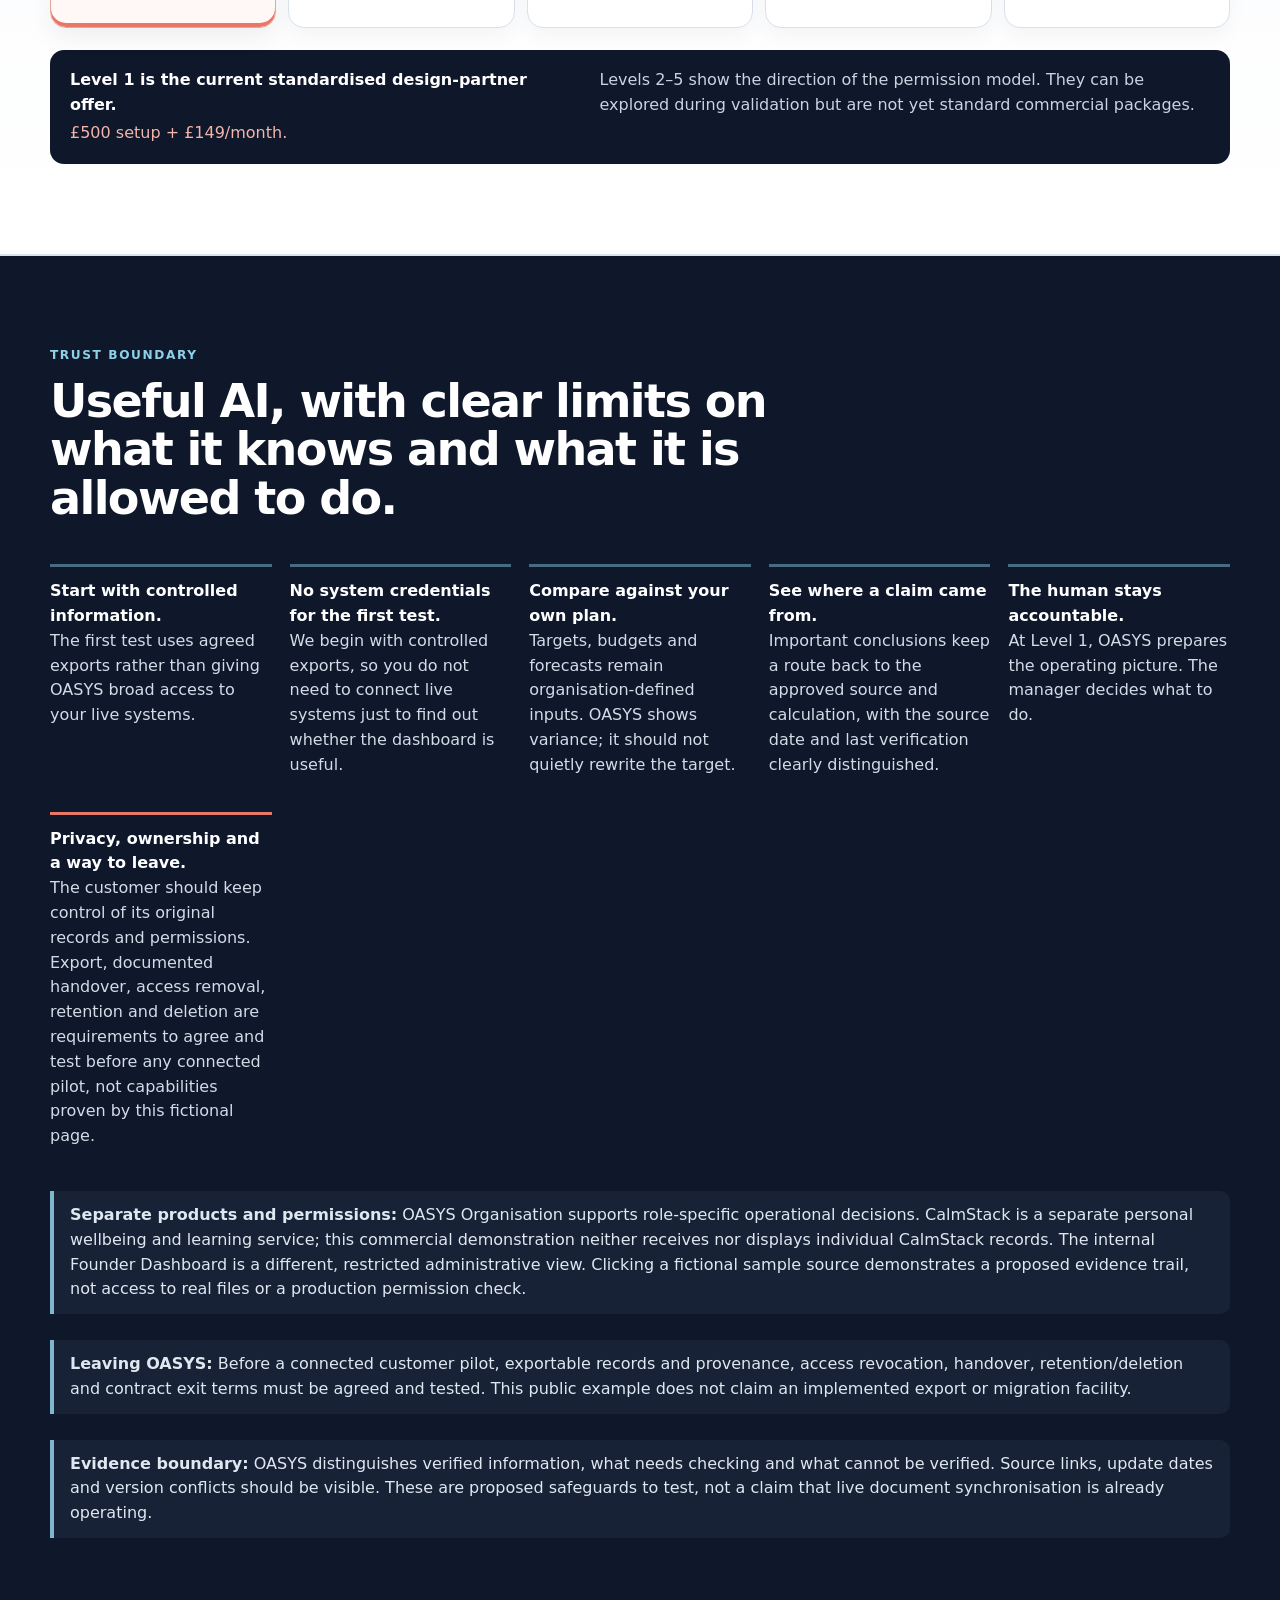
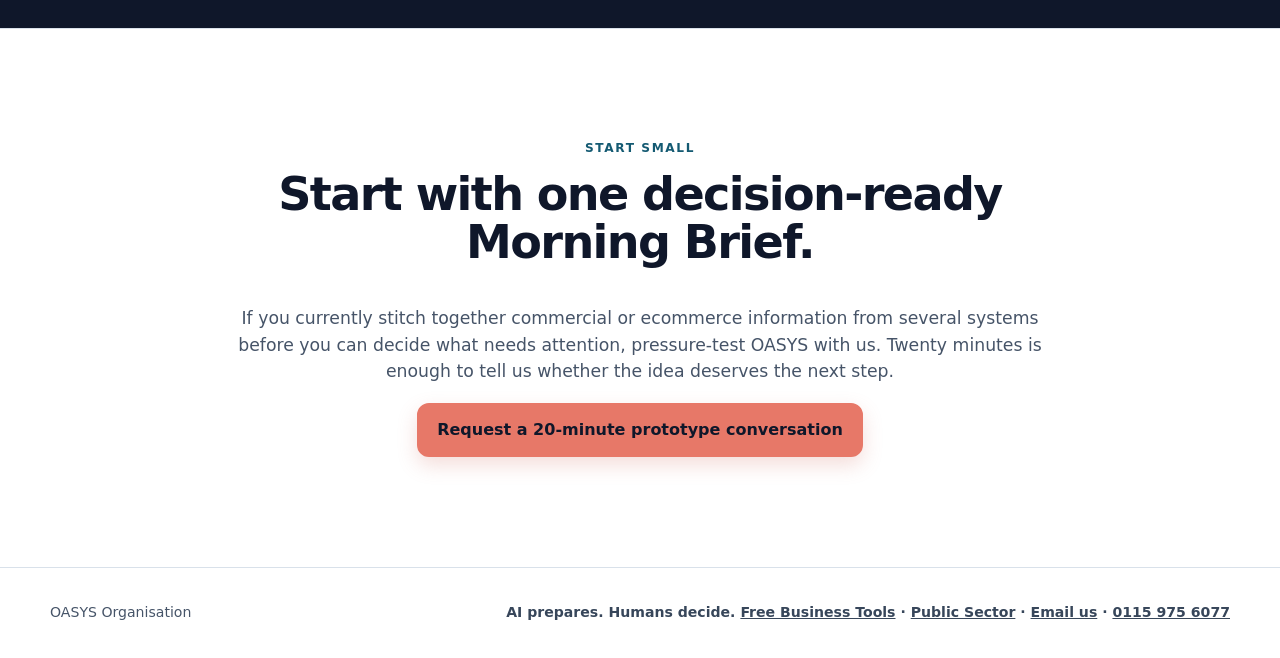
==== commit 4ddbfb97: "Explain CalmStack separation and honest exit requirements on public trust section" ====
--- a/index.html
+++ b/index.html
@@ -487,6 +487,8 @@
           <p><strong>The human stays accountable.</strong><br>At Level 1, OASYS prepares the operating picture. The manager decides what to do.</p>
           <p><strong>Privacy, ownership and a way to leave.</strong><br>The customer should keep control of its original records and permissions. Export, documented handover, access removal, retention and deletion are requirements to agree and test before any connected pilot, not capabilities proven by this fictional page.</p>
         </div>
+        <p class="boundary"><strong>Separate products and permissions:</strong> OASYS Organisation supports role-specific operational decisions. CalmStack is a separate personal wellbeing and learning service; this commercial demonstration neither receives nor displays individual CalmStack records. The internal Founder Dashboard is a different, restricted administrative view. Clicking a fictional sample source demonstrates a proposed evidence trail, not access to real files or a production permission check.</p>
+        <p class="boundary"><strong>Leaving OASYS:</strong> Before a connected customer pilot, exportable records and provenance, access revocation, handover, retention/deletion and contract exit terms must be agreed and tested. This public example does not claim an implemented export or migration facility.</p>
         <p class="boundary"><strong>Evidence boundary:</strong> OASYS distinguishes verified information, what needs checking and what cannot be verified. Source links, update dates and version conflicts should be visible. These are proposed safeguards to test, not a claim that live document synchronisation is already operating.</p>
       </div>
     </section>
--- a/styles.css
+++ b/styles.css
@@ -1828,3 +1828,82 @@
 @media(max-width:420px){
   .dashboard-demo-section .demo-metrics{grid-template-columns:minmax(0,1fr)}
 }
+
+
+/* Independent commercial scenario explorer — no coupling to evidence panels. */
+.commercial-whatif{margin:0 0 24px;border:1px solid #77c7c6;border-radius:16px;background:#132639;color:#f8fafc;min-width:0}
+.commercial-whatif>summary{cursor:pointer;padding:17px 20px;font-weight:800;color:#fff;min-height:52px}
+.commercial-whatif>summary span{display:block;color:#c2dae6;font-weight:500;font-size:.85rem;margin-top:3px}
+.commercial-whatif>summary:focus-visible,.commercial-whatif :is(input,button,a):focus-visible{outline:3px solid #a8ece5;outline-offset:3px}
+.commercial-whatif-body{padding:0 20px 20px}
+.commercial-whatif-body p{color:#e5eff5}
+.commercial-whatif-fields{display:grid;grid-template-columns:repeat(3,minmax(0,1fr));gap:12px;margin:18px 0}
+.commercial-whatif-fields>div{min-width:0}
+.commercial-whatif-fields label{display:block;font-weight:700;color:#fff;margin-bottom:6px}
+.commercial-whatif-fields input{display:block;width:100%;min-width:0;max-width:100%;min-height:48px;padding:10px;border-radius:9px;border:1px solid #a8bfca;background:#fff;color:#0b1322;font:inherit}
+.commercial-whatif-results{display:grid;grid-template-columns:repeat(2,minmax(0,1fr));gap:10px;margin:16px 0}
+.commercial-whatif-results>div{padding:13px 15px;border:1px solid #41657b;border-radius:12px;background:#0c1a2b;min-width:0}
+.commercial-whatif-results span{display:block;font-size:.85rem;color:#d4e5ed}
+.commercial-whatif-results strong{display:block;font-size:clamp(1.15rem,3vw,1.55rem);color:#fff;overflow-wrap:anywhere;font-variant-numeric:tabular-nums}
+.commercial-whatif-reset{min-height:44px;border:1px solid #9ecbc8;background:#e5f6f4;color:#0b2937;padding:9px 16px;border-radius:9px;font:inherit;font-weight:750;cursor:pointer}
+.commercial-whatif-error{color:#ffe2bd!important;font-weight:750}
+.commercial-whatif-note{font-size:.89rem}
+.commercial-whatif a{color:#a8ece5}
+@media(max-width:700px){
+ .commercial-whatif{max-width:100%;width:100%}
+ .commercial-whatif>summary{padding:15px}
+ .commercial-whatif-body{padding:0 14px 16px}
+ .commercial-whatif-fields,.commercial-whatif-results{grid-template-columns:minmax(0,1fr)}
+}
+
+/* 12 Nov 2026 — desktop fictional-role selector: three full-width role choices.
+   The row has a label, tabs and explanation; avoid auto-placing its third
+   child into a narrow leftover grid cell. Preserve the existing <=760px
+   stacked mobile experience. */
+@media(min-width:761px){
+  .dashboard-demo-section .demo-sector-row{
+    display:grid;
+    grid-template-columns:minmax(0,1fr);
+    align-items:stretch;
+    gap:12px;
+    width:100%;
+  }
+  .dashboard-demo-section .demo-sector-row>p{
+    width:100%;
+    min-width:0;
+  }
+  .dashboard-demo-section .demo-sector-tabs{
+    display:grid;
+    width:100%;
+    min-width:0;
+    grid-template-columns:repeat(3,minmax(0,1fr));
+    align-items:stretch;
+    gap:8px;
+  }
+  .dashboard-demo-section .demo-sector-tabs .sector-tab{
+    min-width:0;
+    width:100%;
+    min-height:76px;
+    padding:12px 14px;
+    text-align:left;
+    white-space:normal;
+  }
+  .dashboard-demo-section .demo-sector-row>.demo-disclaimer{
+    grid-column:1/-1;
+    max-width:100%;
+    line-height:1.55;
+  }
+}
+
+/* Fictional evidence previews: sources are keyboard-openable local records. */
+.dashboard-demo-section .source-tags{display:grid;grid-template-columns:repeat(2,minmax(0,1fr));gap:10px;align-items:start}
+.dashboard-demo-section .fictional-source-record{min-width:0;border:1px solid #46687a;border-radius:12px;background:#101e30;overflow:hidden}
+.dashboard-demo-section .fictional-source-record>summary{min-height:52px;padding:11px 13px;cursor:pointer;display:flex;flex-wrap:wrap;gap:6px 10px;align-items:center;justify-content:space-between;color:#fff}
+.dashboard-demo-section .fictional-source-record>summary:focus-visible{outline:3px solid #a8ece5;outline-offset:-3px}
+.dashboard-demo-section .fictional-source-record .source-tag{border:0;padding:0;background:transparent;white-space:normal;overflow-wrap:anywhere;color:#edf5fa;font-weight:700}
+.dashboard-demo-section .source-open-hint{font-size:.75rem;color:#a8ece5;font-weight:700}
+.dashboard-demo-section .fictional-source-body{padding:13px 16px;border-top:1px solid #46687a;color:#eff6fa}
+.dashboard-demo-section .fictional-source-body p{margin:0 0 10px;color:#eff6fa;line-height:1.5}
+.dashboard-demo-section .fictional-source-body b,.dashboard-demo-section .fictional-source-body strong{color:#fff}
+.dashboard-demo-section .fictional-source-caution{font-size:.84rem;color:#bcd4e1!important}
+@media(max-width:760px){.dashboard-demo-section .source-tags{grid-template-columns:minmax(0,1fr)}}
